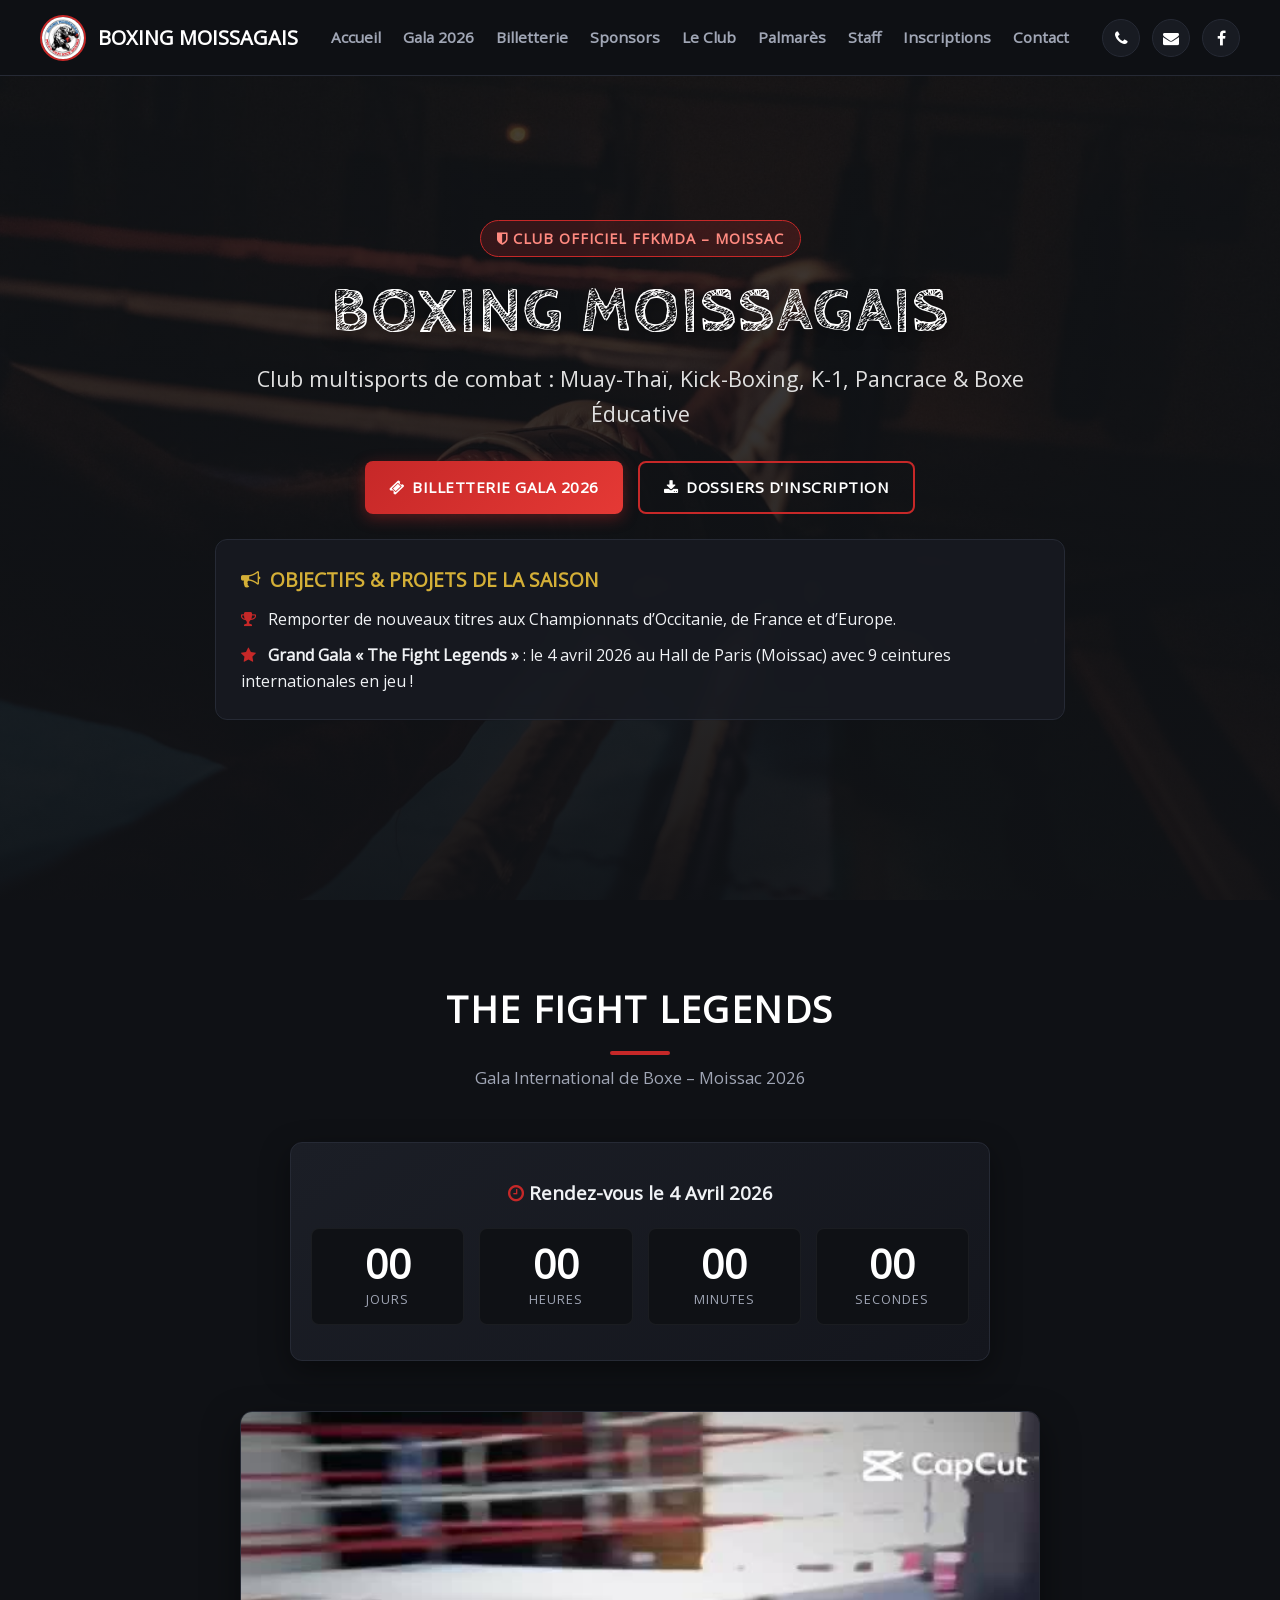
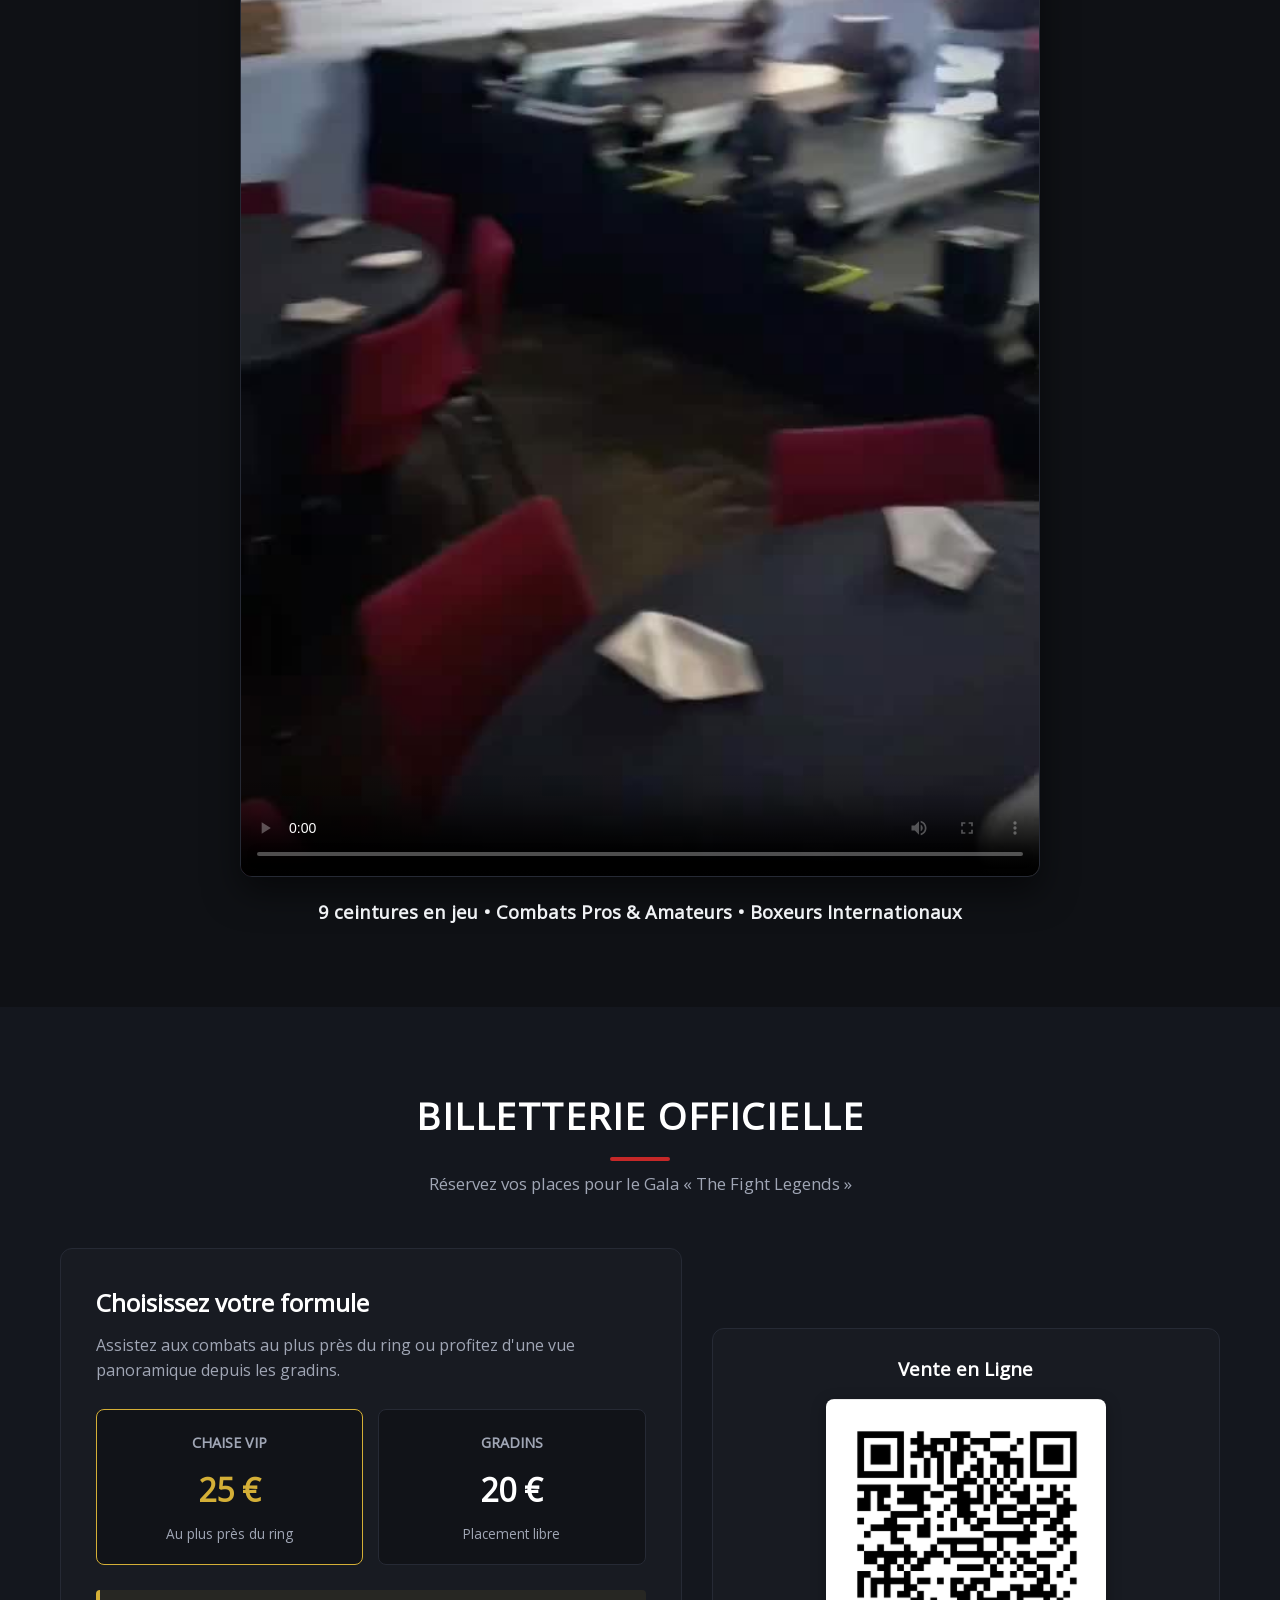
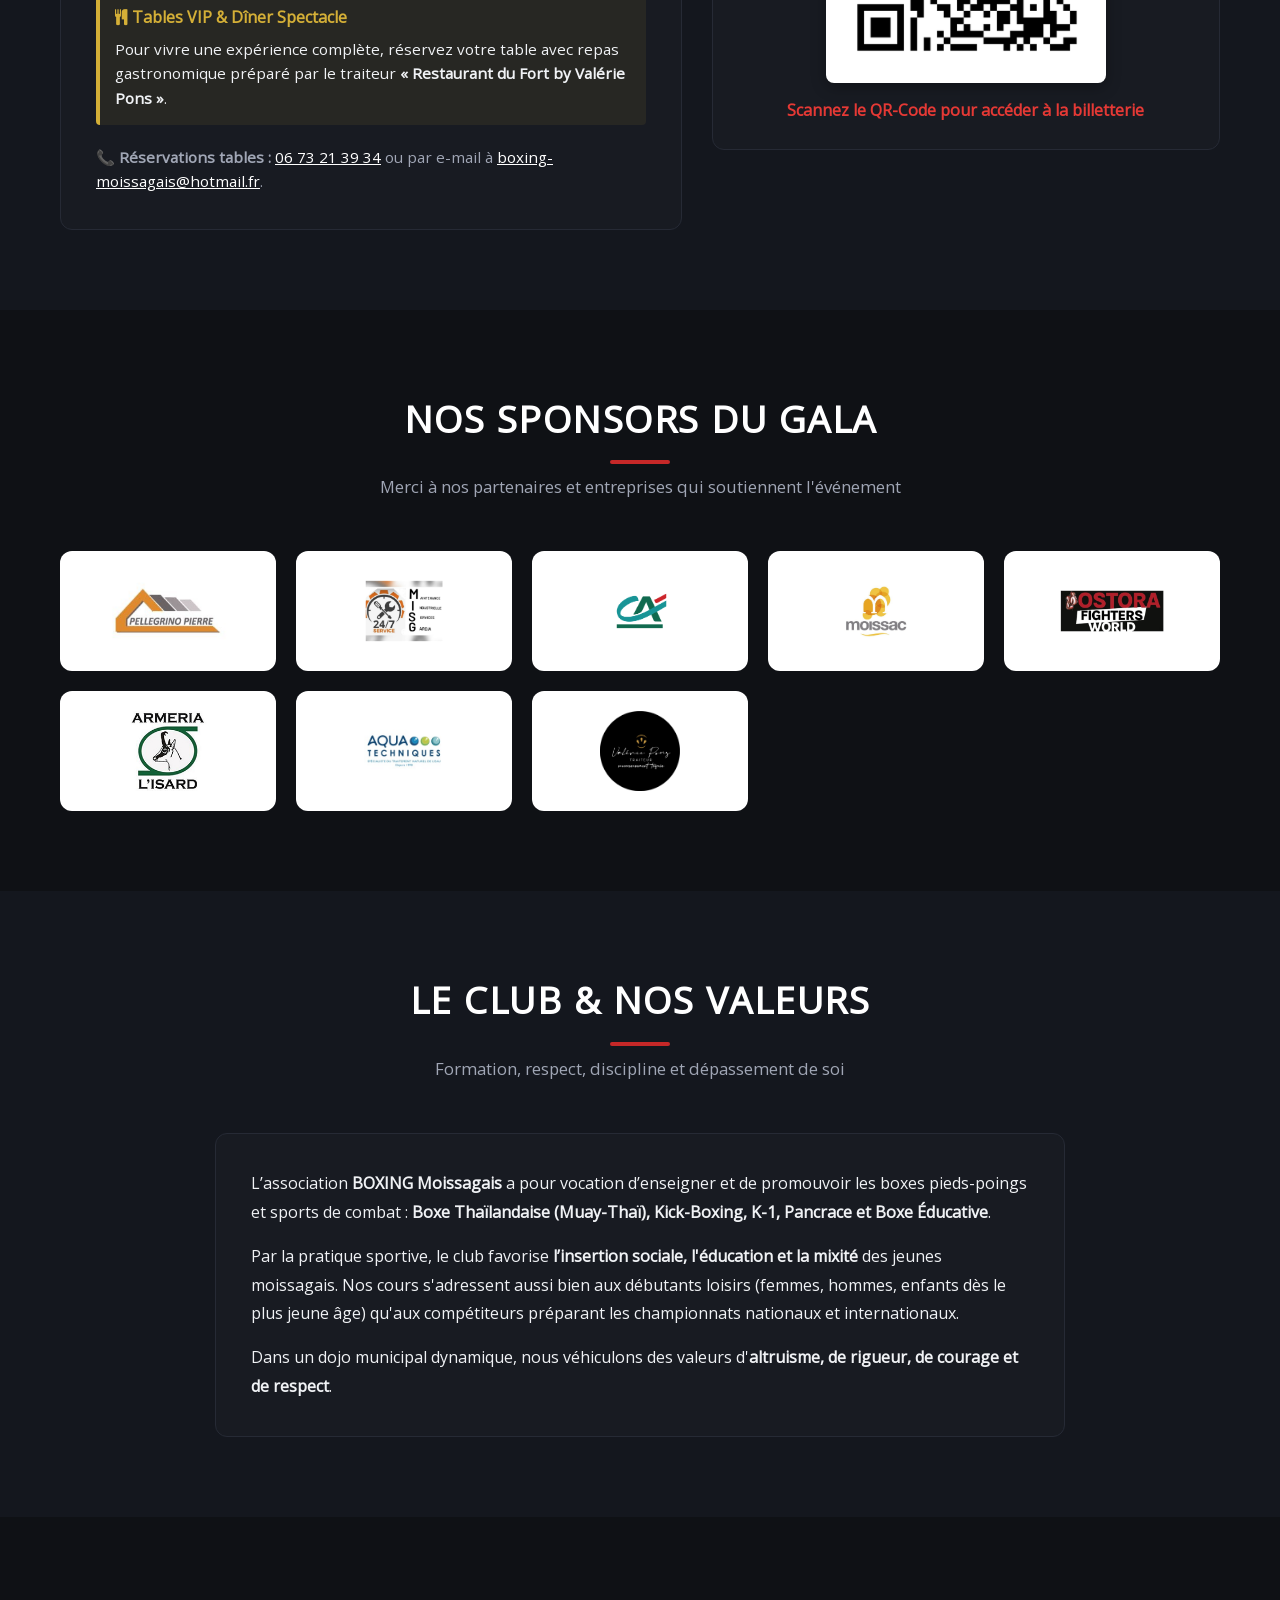
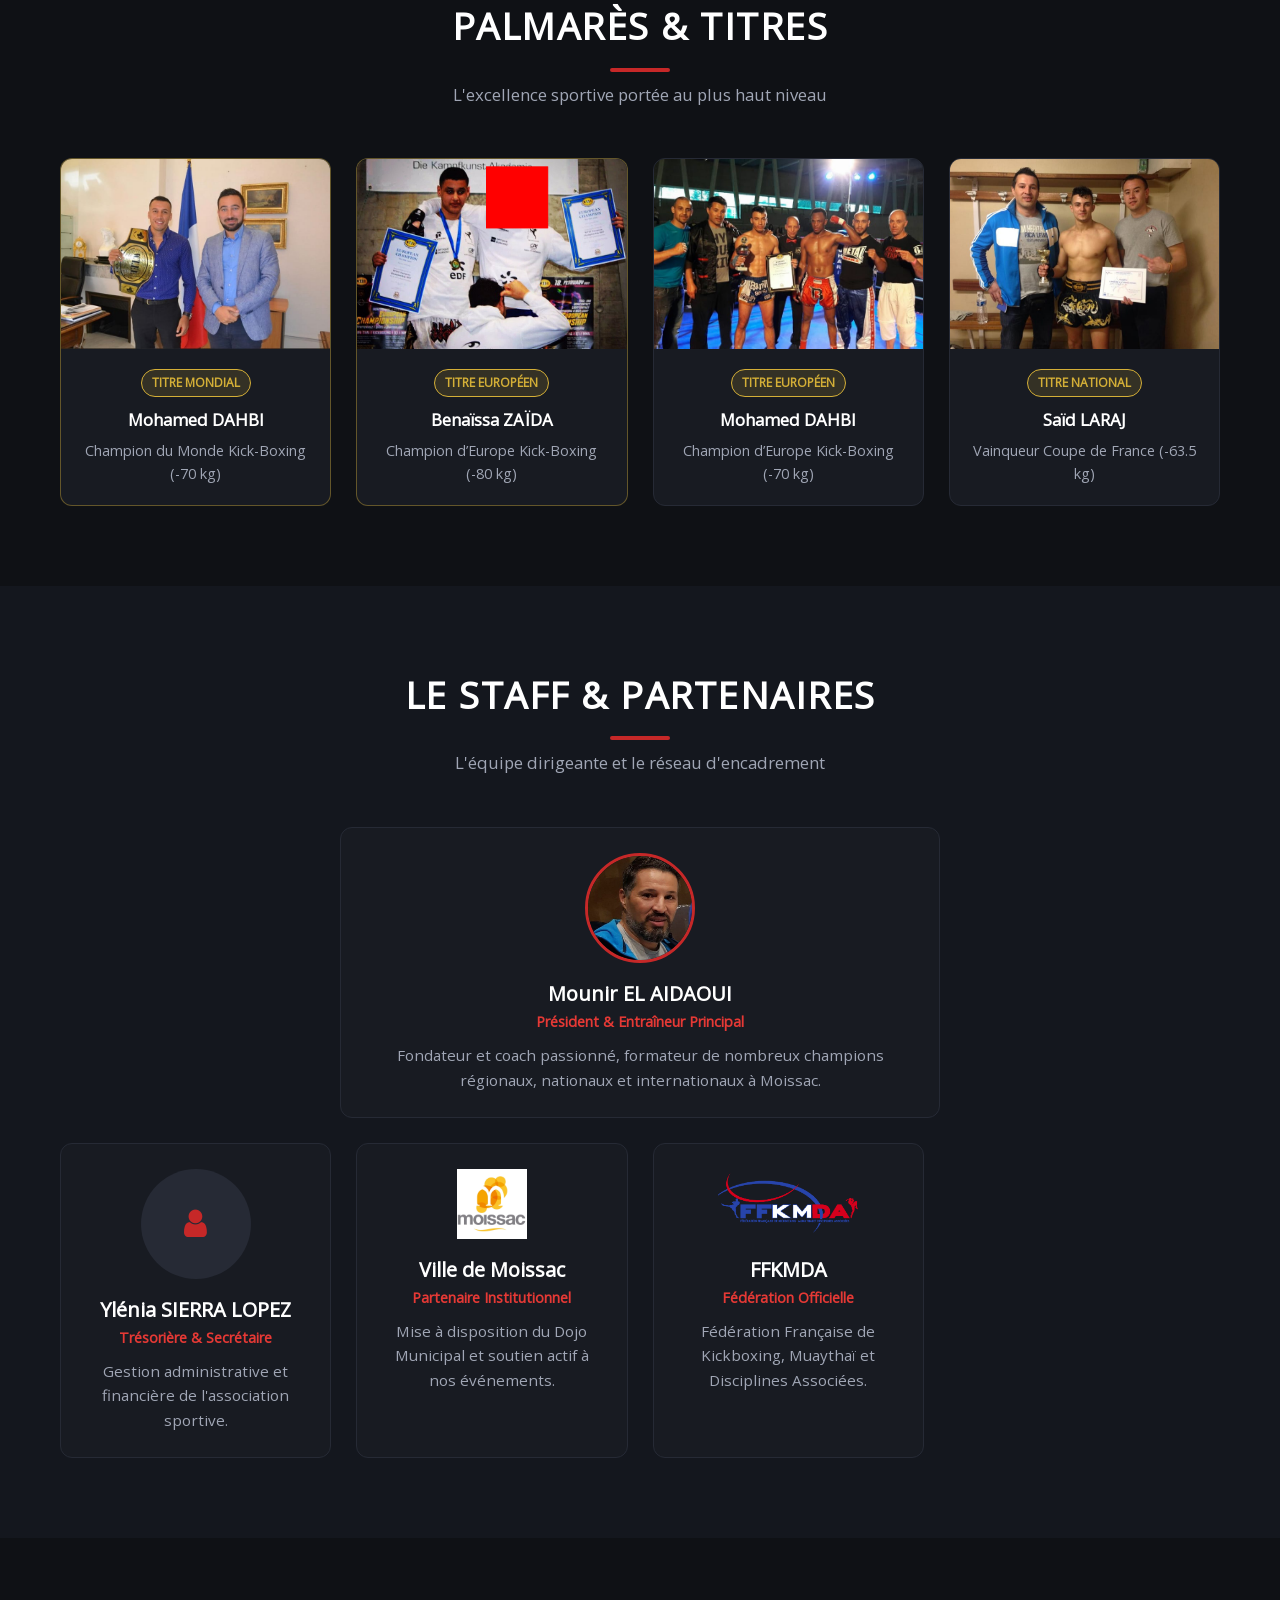
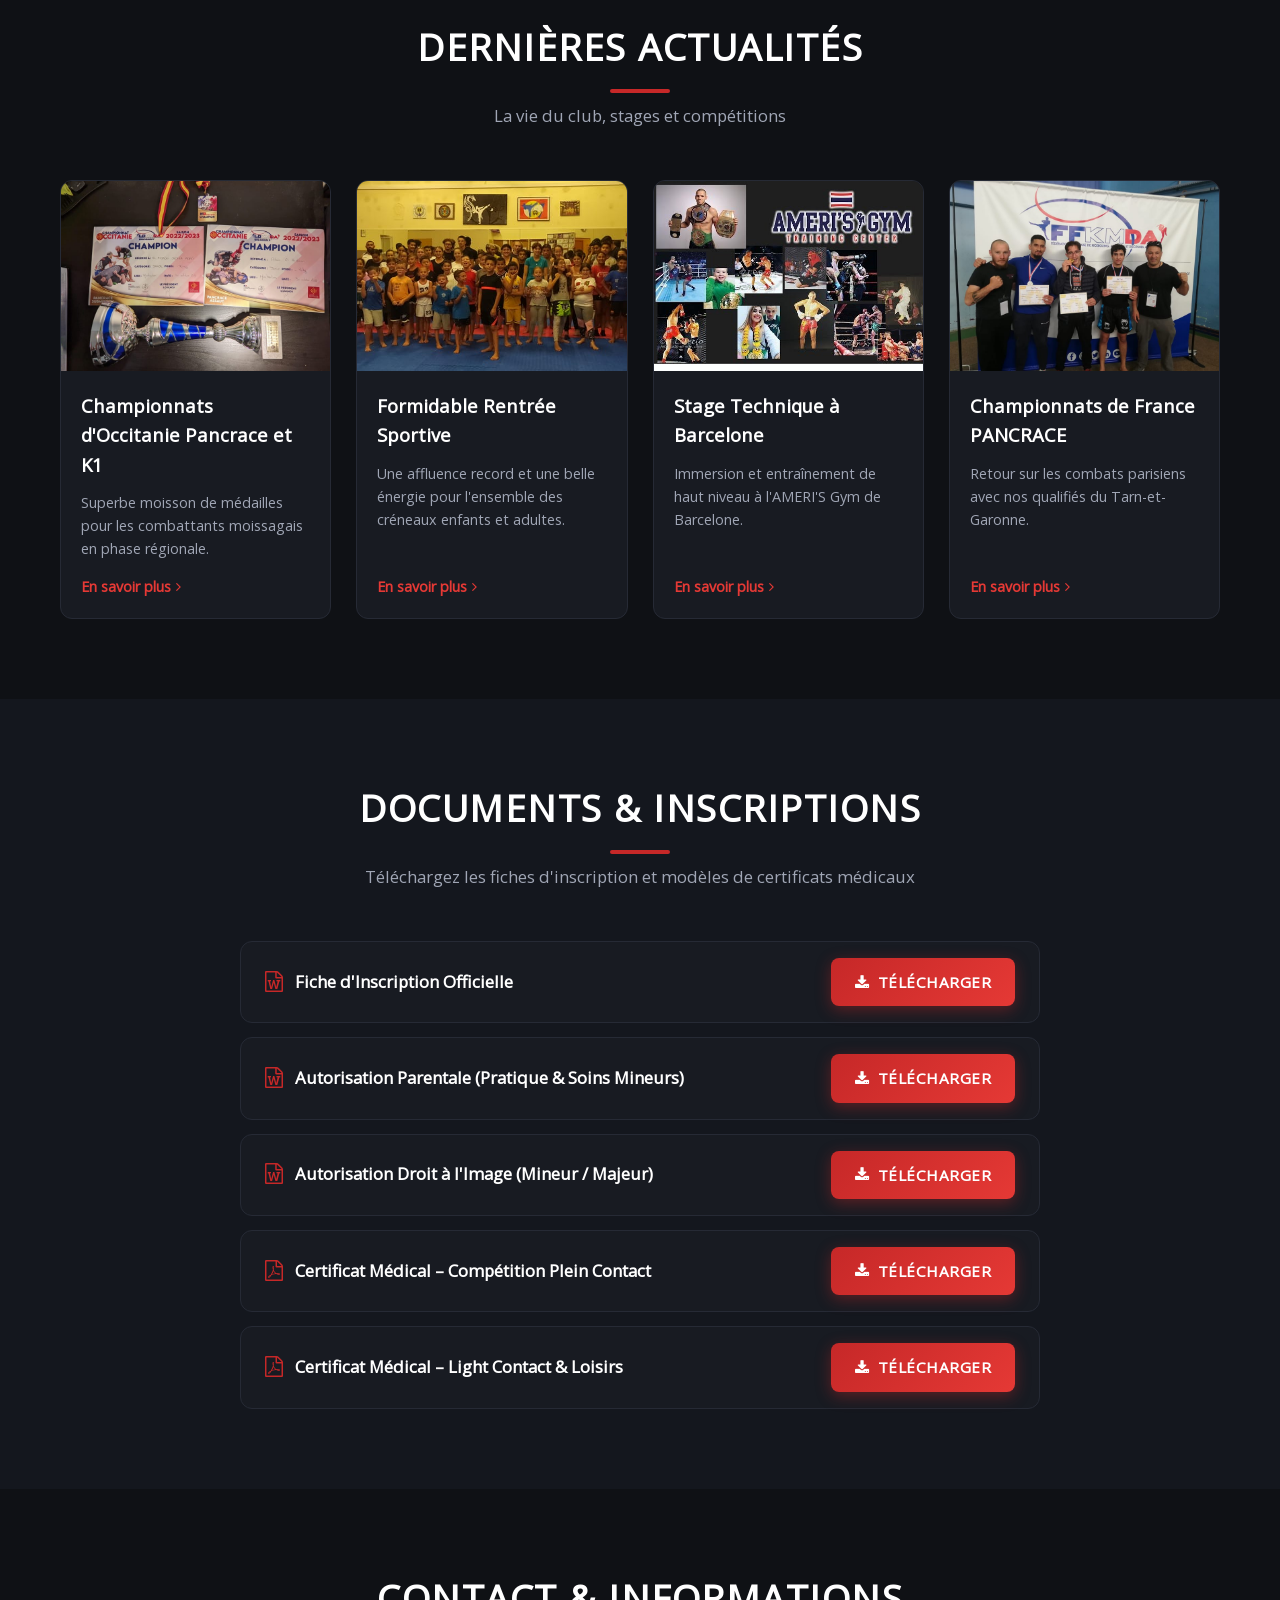
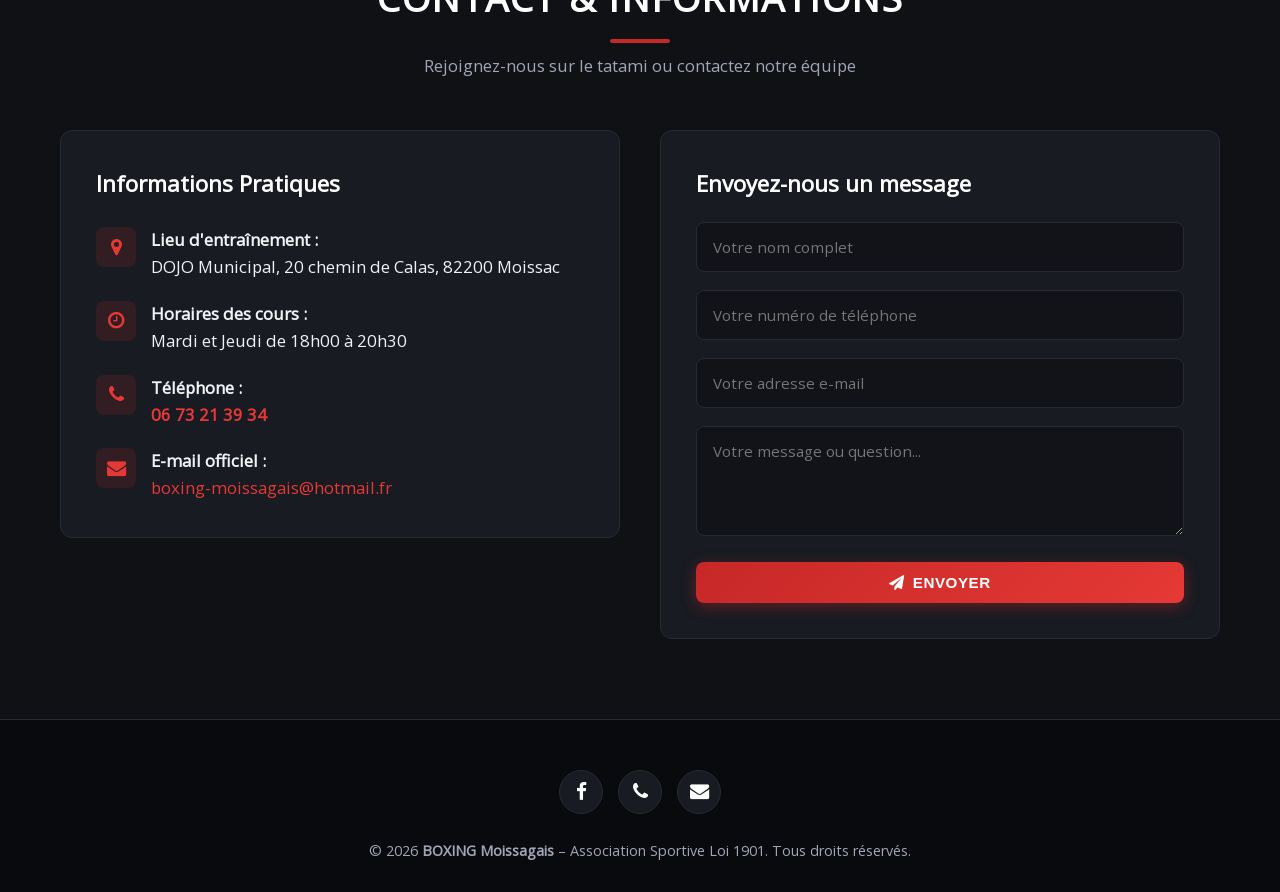
==== index.html @ 718a3ca5 "Rangement propre des assets et mise à jour index.html" ====
<!DOCTYPE html>
<html lang="fr">
<head>
  <meta charset="utf-8">
  <meta http-equiv="X-UA-Compatible" content="IE=edge">
  <meta name="viewport" content="width=device-width, initial-scale=1.0">

  <title>BOXING MOISSAGAIS | Club de Kick-Boxing, Muay-Thaï & K-1 à Moissac</title>
  <meta name="description" content="Site officiel du Boxing Moissagais. École de boxe, Kick-Boxing, Boxe Thaïlandaise, K-1, Pancrace et organisation du gala international The Fight Legends à Moissac.">
  <meta name="keywords" content="Boxe, Kick-Boxing, Muay-Thai, K-1, Pancrace, Moissac, Club de boxe, Gala The Fight Legends">

  <!-- Open Graph / Réseaux Sociaux -->
  <meta property="og:type" content="website">
  <meta property="og:url" content="https://www.boxing-moissagais.com/">
  <meta property="og:title" content="BOXING MOISSAGAIS | Club de Kick-Boxing de Moissac">
  <meta property="og:description" content="Site officiel du Boxing Moissagais : cours de boxe, compétitions, palmarès et informations sur le gala international The Fight Legends.">
  <meta property="og:image" content="./assets/800_60d2162d8c5e0.jpg">

  <!-- Favicon -->
  <link rel="shortcut icon" href="./assets/Icon_blue.png" type="image/x-icon">
  <link rel="apple-touch-icon" href="./assets/pwaImage.png">
  <link rel="stylesheet" href="./assets/font-awesome.min.css">
  <!-- Fallback FontAwesome si besoin -->
  <link rel="stylesheet" href="https://cdnjs.cloudflare.com/ajax/libs/font-awesome/4.7.0/css/font-awesome.min.css">

  <style>
    /* Polices locales */
    @font-face {
      font-family: 'Cabin Sketch';
      font-style: normal;
      font-weight: 400;
      font-display: swap;
      src: url('./assets/QGYpz_kZZAGCONcK2A4bGOj8mNhNy_r-Kw.woff2') format('woff2');
    }
    @font-face {
      font-family: 'Cabin Sketch';
      font-style: normal;
      font-weight: 700;
      font-display: swap;
      src: url('./assets/QGY2z_kZZAGCONcK2A4bGOj0I_1Y5tjzAYOcFg.woff2') format('woff2');
    }
    @font-face {
      font-family: 'Open Sans';
      font-style: normal;
      font-weight: 400;
      font-display: swap;
      src: url('./assets/memvYaGs126MiZpBA-UvWbX2vVnXBbObj2OVTS-mu0SC55I.woff2') format('woff2');
    }

    /* Variables globales & Thème */
    :root {
      --primary: #c62828;
      --primary-hover: #e53935;
      --primary-dark: #8e0000;
      --gold: #d4af37;
      --dark-bg: #0f1115;
      --card-bg: #181b22;
      --card-border: #262a35;
      --text-main: #f0f2f5;
      --text-muted: #a0a6b5;
      --radius: 12px;
      --transition: all 0.3s cubic-bezier(0.25, 0.8, 0.25, 1);
    }

    * {
      box-sizing: border-box;
      margin: 0;
      padding: 0;
    }

    html {
      scroll-behavior: smooth;
      font-family: 'Open Sans', system-ui, -apple-system, sans-serif;
      background-color: var(--dark-bg);
      color: var(--text-main);
    }

    body {
      line-height: 1.6;
      overflow-x: hidden;
    }

    a {
      color: inherit;
      text-decoration: none;
      transition: var(--transition);
    }

    img {
      max-width: 100%;
      height: auto;
      display: block;
    }

    .container {
      max-width: 1200px;
      margin: 0 auto;
      padding: 0 20px;
    }

    /* En-têtes de section */
    .section {
      padding: 80px 0;
      position: relative;
    }

    .section-alt {
      background-color: #14171e;
    }

    .section-title {
      text-align: center;
      margin-bottom: 50px;
    }

    .section-title h2 {
      font-size: 2.3rem;
      font-weight: 800;
      text-transform: uppercase;
      letter-spacing: 1.5px;
      position: relative;
      display: inline-block;
      color: #fff;
    }

    .section-title h2::after {
      content: '';
      display: block;
      width: 60px;
      height: 4px;
      background: var(--primary);
      margin: 12px auto 0;
      border-radius: 2px;
    }

    .section-title p {
      color: var(--text-muted);
      margin-top: 10px;
      font-size: 1.05rem;
    }

    /* Boutons */
    .btn {
      display: inline-flex;
      align-items: center;
      justify-content: center;
      gap: 8px;
      padding: 12px 24px;
      border-radius: 8px;
      font-weight: 700;
      font-size: 0.95rem;
      text-transform: uppercase;
      letter-spacing: 0.5px;
      cursor: pointer;
      border: none;
      transition: var(--transition);
    }

    .btn-primary {
      background: linear-gradient(135deg, var(--primary), var(--primary-hover));
      color: #fff;
      box-shadow: 0 4px 15px rgba(198, 40, 40, 0.4);
    }

    .btn-primary:hover {
      background: linear-gradient(135deg, var(--primary-hover), var(--primary-dark));
      transform: translateY(-2px);
      box-shadow: 0 6px 20px rgba(198, 40, 40, 0.6);
      color: #fff;
    }

    .btn-outline {
      background: transparent;
      border: 2px solid var(--primary);
      color: #fff;
    }

    .btn-outline:hover {
      background: var(--primary);
      transform: translateY(-2px);
    }

    .btn-block {
      width: 100%;
    }

    /* Navbar */
    .navbar {
      position: fixed;
      top: 0;
      left: 0;
      right: 0;
      z-index: 1000;
      background: rgba(15, 17, 21, 0.92);
      backdrop-filter: blur(10px);
      border-bottom: 1px solid var(--card-border);
      transition: var(--transition);
    }

    .navbar-container {
      display: flex;
      justify-content: space-between;
      align-items: center;
      height: 75px;
      max-width: 1240px;
      margin: 0 auto;
      padding: 0 20px;
    }

    .navbar-logo {
      display: flex;
      align-items: center;
      gap: 12px;
      font-size: 1.25rem;
      font-weight: 800;
      color: #fff;
      text-transform: uppercase;
    }

    .navbar-logo img {
      width: 46px;
      height: 46px;
      border-radius: 50%;
      border: 2px solid var(--primary);
      object-fit: cover;
    }

    .nav-links {
      display: flex;
      align-items: center;
      list-style: none;
      gap: 22px;
    }

    .nav-links a {
      font-size: 0.95rem;
      font-weight: 600;
      color: var(--text-muted);
    }

    .nav-links a:hover {
      color: var(--primary-hover);
    }

    .nav-actions {
      display: flex;
      align-items: center;
      gap: 12px;
    }

    .nav-actions a {
      width: 38px;
      height: 38px;
      border-radius: 50%;
      background: var(--card-bg);
      border: 1px solid var(--card-border);
      display: flex;
      align-items: center;
      justify-content: center;
      color: #fff;
    }

    .nav-actions a:hover {
      background: var(--primary);
      border-color: var(--primary);
    }

    .menu-toggle {
      display: none;
      background: none;
      border: none;
      font-size: 1.5rem;
      color: #fff;
      cursor: pointer;
    }

    /* Hero Section */
    .hero {
      position: relative;
      min-height: 100vh;
      display: flex;
      align-items: center;
      justify-content: center;
      text-align: center;
      padding: 120px 20px 80px;
      background: linear-gradient(180deg, rgba(15, 17, 21, 0.75) 0%, rgba(15, 17, 21, 0.95) 100%),
                  url('./assets/2000_60d2162d8c5e0.jpg') center/cover no-repeat;
    }

    .hero-content {
      max-width: 850px;
    }

    .hero-badge {
      display: inline-block;
      background: rgba(198, 40, 40, 0.2);
      border: 1px solid var(--primary);
      color: #ff8a80;
      padding: 6px 16px;
      border-radius: 20px;
      font-size: 0.9rem;
      font-weight: 700;
      text-transform: uppercase;
      letter-spacing: 1px;
      margin-bottom: 20px;
    }

    .hero h1 {
      font-family: 'Cabin Sketch', cursive, sans-serif;
      font-size: 4rem;
      line-height: 1.1;
      text-transform: uppercase;
      color: #fff;
      margin-bottom: 15px;
      letter-spacing: 2px;
      text-shadow: 0 4px 15px rgba(0,0,0,0.6);
    }

    .hero h2 {
      font-size: 1.35rem;
      color: #e0e0e0;
      font-weight: 400;
      margin-bottom: 30px;
    }

    .hero-card {
      background: rgba(24, 27, 34, 0.85);
      backdrop-filter: blur(8px);
      border: 1px solid var(--card-border);
      border-radius: var(--radius);
      padding: 25px;
      margin-top: 25px;
      text-align: left;
    }

    .hero-card h3 {
      color: var(--gold);
      font-size: 1.2rem;
      margin-bottom: 12px;
      text-transform: uppercase;
      display: flex;
      align-items: center;
      gap: 10px;
    }

    .hero-card ul {
      list-style: none;
      display: grid;
      gap: 10px;
      font-size: 1rem;
      color: var(--text-main);
    }

    .hero-card li i {
      color: var(--primary);
      margin-right: 8px;
    }

    /* Compte à Rebours */
    .countdown-box {
      background: linear-gradient(145deg, #1b1e26, #14161d);
      border: 1px solid var(--card-border);
      border-radius: var(--radius);
      padding: 35px 20px;
      text-align: center;
      max-width: 700px;
      margin: 0 auto;
      box-shadow: 0 10px 30px rgba(0, 0, 0, 0.4);
    }

    .countdown-timer {
      display: grid;
      grid-template-columns: repeat(4, 1fr);
      gap: 15px;
      margin-top: 20px;
    }

    .countdown-unit {
      background: #0f1115;
      padding: 15px 10px;
      border-radius: 8px;
      border: 1px solid rgba(255,255,255,0.05);
    }

    .countdown-number {
      font-size: 2.5rem;
      font-weight: 800;
      color: #fff;
      display: block;
      line-height: 1;
      font-variant-numeric: tabular-nums;
    }

    .countdown-label {
      font-size: 0.8rem;
      text-transform: uppercase;
      color: var(--text-muted);
      letter-spacing: 1px;
      margin-top: 5px;
      display: block;
    }

    /* Video Gala */
    .video-wrapper {
      max-width: 800px;
      margin: 0 auto;
      border-radius: var(--radius);
      overflow: hidden;
      box-shadow: 0 15px 35px rgba(0,0,0,0.5);
      border: 1px solid var(--card-border);
      background: #000;
    }

    .video-wrapper video {
      width: 100%;
      height: auto;
      display: block;
    }

    .video-caption {
      text-align: center;
      margin-top: 20px;
      font-size: 1.15rem;
    }

    /* Billetterie */
    .tickets-grid {
      display: grid;
      grid-template-columns: 1.1fr 0.9fr;
      gap: 30px;
      align-items: center;
    }

    .ticket-info-card {
      background: var(--card-bg);
      border: 1px solid var(--card-border);
      border-radius: var(--radius);
      padding: 35px;
    }

    .pricing-tiers {
      display: grid;
      grid-template-columns: 1fr 1fr;
      gap: 15px;
      margin: 25px 0;
    }

    .price-box {
      background: #111318;
      border: 1px solid var(--card-border);
      border-radius: 8px;
      padding: 20px;
      text-align: center;
    }

    .price-box.vip {
      border-color: var(--gold);
    }

    .price-box .price-title {
      font-size: 0.9rem;
      text-transform: uppercase;
      color: var(--text-muted);
      font-weight: 700;
    }

    .price-box .price-amount {
      font-size: 2rem;
      font-weight: 800;
      color: #fff;
      margin: 8px 0;
    }

    .price-box.vip .price-amount {
      color: var(--gold);
    }

    .ticket-qr-card {
      text-align: center;
      background: var(--card-bg);
      border: 1px solid var(--card-border);
      border-radius: var(--radius);
      padding: 25px;
    }

    .ticket-qr-card img {
      max-width: 280px;
      margin: 0 auto;
      border-radius: 8px;
      box-shadow: 0 4px 15px rgba(0,0,0,0.3);
    }

    /* Sponsors */
    .sponsors-grid {
      display: grid;
      grid-template-columns: repeat(auto-fit, minmax(180px, 1fr));
      gap: 20px;
      align-items: center;
    }

    .sponsor-card {
      background: #ffffff;
      border-radius: var(--radius);
      padding: 15px;
      display: flex;
      align-items: center;
      justify-content: center;
      height: 120px;
      transition: var(--transition);
    }

    .sponsor-card img {
      max-height: 80px;
      object-fit: contain;
      filter: grayscale(20%);
      transition: var(--transition);
    }

    .sponsor-card:hover {
      transform: translateY(-5px);
      box-shadow: 0 8px 25px rgba(0,0,0,0.3);
    }

    .sponsor-card:hover img {
      filter: grayscale(0%);
    }

    /* Articles & News */
    .articles-grid {
      display: grid;
      grid-template-columns: repeat(auto-fit, minmax(260px, 1fr));
      gap: 25px;
    }

    .article-card {
      background: var(--card-bg);
      border: 1px solid var(--card-border);
      border-radius: var(--radius);
      overflow: hidden;
      display: flex;
      flex-direction: column;
      transition: var(--transition);
    }

    .article-card:hover {
      transform: translateY(-5px);
      border-color: rgba(198, 40, 40, 0.4);
      box-shadow: 0 10px 25px rgba(0,0,0,0.3);
    }

    .article-img {
      height: 190px;
      overflow: hidden;
    }

    .article-img img {
      width: 100%;
      height: 100%;
      object-fit: cover;
      transition: var(--transition);
    }

    .article-card:hover .article-img img {
      transform: scale(1.05);
    }

    .article-body {
      padding: 20px;
      display: flex;
      flex-direction: column;
      flex: 1;
    }

    .article-body h3 {
      font-size: 1.15rem;
      margin-bottom: 12px;
      color: #fff;
    }

    .article-body a.more {
      margin-top: auto;
      color: var(--primary-hover);
      font-weight: 700;
      font-size: 0.9rem;
      display: inline-flex;
      align-items: center;
      gap: 5px;
    }

    /* Palmarès */
    .palmares-grid {
      display: grid;
      grid-template-columns: repeat(auto-fit, minmax(260px, 1fr));
      gap: 25px;
    }

    .trophy-card {
      background: var(--card-bg);
      border: 1px solid var(--card-border);
      border-radius: var(--radius);
      overflow: hidden;
      text-align: center;
      transition: var(--transition);
    }

    .trophy-card.gold-card {
      border-color: rgba(212, 175, 55, 0.4);
    }

    .trophy-card img {
      height: 190px;
      width: 100%;
      object-fit: cover;
    }

    .trophy-info {
      padding: 20px;
    }

    .trophy-badge {
      display: inline-block;
      background: rgba(212, 175, 55, 0.15);
      border: 1px solid var(--gold);
      color: var(--gold);
      font-size: 0.75rem;
      font-weight: 700;
      padding: 3px 10px;
      border-radius: 20px;
      text-transform: uppercase;
      margin-bottom: 10px;
    }

    .trophy-info h4 {
      font-size: 1.05rem;
      color: #fff;
    }

    /* Staff */
    .staff-grid {
      display: grid;
      grid-template-columns: repeat(auto-fit, minmax(240px, 1fr));
      gap: 25px;
    }

    .staff-card {
      background: var(--card-bg);
      border: 1px solid var(--card-border);
      border-radius: var(--radius);
      padding: 25px;
      text-align: center;
      transition: var(--transition);
    }

    .staff-card.president-card {
      grid-column: 1 / -1;
      max-width: 600px;
      margin: 0 auto;
    }

    .staff-avatar {
      width: 110px;
      height: 110px;
      border-radius: 50%;
      margin: 0 auto 15px;
      border: 3px solid var(--primary);
      object-fit: cover;
    }

    .staff-card.institution .staff-avatar {
      border-radius: 8px;
      border: none;
      object-fit: contain;
      width: 140px;
      height: 70px;
    }

    .staff-card h3 {
      font-size: 1.25rem;
      color: #fff;
    }

    .staff-card .role {
      color: var(--primary-hover);
      font-weight: 700;
      font-size: 0.9rem;
      margin-bottom: 10px;
    }

    .staff-card p {
      font-size: 0.95rem;
      color: var(--text-muted);
    }

    /* Documents Téléchargeables */
    .docs-list {
      max-width: 800px;
      margin: 0 auto;
      display: flex;
      flex-direction: column;
      gap: 14px;
    }

    .doc-item {
      background: var(--card-bg);
      border: 1px solid var(--card-border);
      border-radius: var(--radius);
      padding: 16px 24px;
      display: flex;
      align-items: center;
      justify-content: space-between;
      gap: 15px;
      transition: var(--transition);
    }

    .doc-item:hover {
      border-color: var(--primary);
      transform: translateX(4px);
    }

    .doc-title {
      display: flex;
      align-items: center;
      gap: 12px;
      font-weight: 700;
      font-size: 1.05rem;
      color: #fff;
    }

    .doc-title i {
      color: var(--primary);
      font-size: 1.3rem;
    }

    /* Contact */
    .contact-grid {
      display: grid;
      grid-template-columns: 1fr 1fr;
      gap: 40px;
      align-items: flex-start;
    }

    .contact-info-card {
      background: var(--card-bg);
      border: 1px solid var(--card-border);
      border-radius: var(--radius);
      padding: 35px;
    }

    .contact-details-list {
      list-style: none;
      display: grid;
      gap: 20px;
      margin-top: 25px;
    }

    .contact-details-list li {
      display: flex;
      align-items: flex-start;
      gap: 15px;
      font-size: 1.05rem;
    }

    .contact-details-list i {
      width: 40px;
      height: 40px;
      border-radius: 8px;
      background: rgba(198, 40, 40, 0.15);
      color: var(--primary-hover);
      display: flex;
      align-items: center;
      justify-content: center;
      font-size: 1.2rem;
      flex-shrink: 0;
    }

    .contact-form {
      background: var(--card-bg);
      border: 1px solid var(--card-border);
      border-radius: var(--radius);
      padding: 35px;
    }

    .form-group {
      margin-bottom: 18px;
    }

    .form-control {
      width: 100%;
      padding: 14px 16px;
      background: #111318;
      border: 1px solid var(--card-border);
      border-radius: 8px;
      color: #fff;
      font-family: inherit;
      font-size: 0.95rem;
      transition: var(--transition);
    }

    .form-control:focus {
      outline: none;
      border-color: var(--primary);
      box-shadow: 0 0 0 3px rgba(198, 40, 40, 0.2);
    }

    /* Footer */
    .footer {
      background: #090a0d;
      border-top: 1px solid var(--card-border);
      padding: 50px 0 30px;
      text-align: center;
    }

    .footer-socials {
      display: flex;
      justify-content: center;
      gap: 15px;
      margin-bottom: 25px;
    }

    .footer-socials a {
      width: 44px;
      height: 44px;
      border-radius: 50%;
      background: var(--card-bg);
      border: 1px solid var(--card-border);
      display: flex;
      align-items: center;
      justify-content: center;
      font-size: 1.2rem;
      color: #fff;
    }

    .footer-socials a:hover {
      background: var(--primary);
      border-color: var(--primary);
    }

    .footer p {
      color: var(--text-muted);
      font-size: 0.9rem;
    }

    /* Responsive */
    @media (max-width: 992px) {
      .tickets-grid,
      .contact-grid {
        grid-template-columns: 1fr;
      }
      .staff-card.president-card {
        grid-column: auto;
      }
    }

    @media (max-width: 768px) {
      .nav-links {
        display: none;
        position: absolute;
        top: 75px;
        left: 0;
        right: 0;
        background: var(--dark-bg);
        flex-direction: column;
        padding: 25px;
        border-bottom: 1px solid var(--card-border);
      }
      .nav-links.active {
        display: flex;
      }
      .menu-toggle {
        display: block;
      }
      .hero h1 {
        font-size: 2.8rem;
      }
      .pricing-tiers {
        grid-template-columns: 1fr;
      }
      .doc-item {
        flex-direction: column;
        align-items: flex-start;
      }
      .doc-item .btn {
        width: 100%;
      }
    }
  </style>
</head>

<body>

  <!-- Navigation -->
  <header class="navbar">
    <div class="navbar-container">
      <a href="#top" class="navbar-logo">
        <img src="./assets/400_64f0d58749112.jpg" alt="Logo Boxing Moissagais">
        <span>Boxing Moissagais</span>
      </a>

      <ul class="nav-links" id="navMenu">
        <li><a href="#top">Accueil</a></li>
        <li><a href="#gala">Gala 2026</a></li>
        <li><a href="#billetterie">Billetterie</a></li>
        <li><a href="#sponsors">Sponsors</a></li>
        <li><a href="#objectifs">Le Club</a></li>
        <li><a href="#palmares">Palmarès</a></li>
        <li><a href="#staff">Staff</a></li>
        <li><a href="#documents">Inscriptions</a></li>
        <li><a href="#contact">Contact</a></li>
      </ul>

      <div class="nav-actions">
        <a href="tel:+33673213934" title="Nous appeler"><i class="fa fa-phone"></i></a>
        <a href="mailto:boxing-moissagais@hotmail.fr" title="Nous écrire"><i class="fa fa-envelope"></i></a>
        <a href="https://www.facebook.com/boxing.moissagais" target="_blank" rel="noopener noreferrer" title="Facebook"><i class="fa fa-facebook"></i></a>
        <button class="menu-toggle" id="menuToggle" aria-label="Ouvrir le menu"><i class="fa fa-bars"></i></button>
      </div>
    </div>
  </header>

  <!-- Hero Section -->
  <section id="top" class="hero">
    <div class="hero-content">
      <span class="hero-badge"><i class="fa fa-shield"></i> Club Officiel FFKMDA – Moissac</span>
      <h1>BOXING Moissagais</h1>
      <h2>Club multisports de combat : Muay-Thaï, Kick-Boxing, K-1, Pancrace & Boxe Éducative</h2>
      
      <div style="display: flex; gap: 15px; justify-content: center; flex-wrap: wrap;">
        <a href="#billetterie" class="btn btn-primary"><i class="fa fa-ticket"></i> Billetterie Gala 2026</a>
        <a href="#documents" class="btn btn-outline"><i class="fa fa-download"></i> Dossiers d'inscription</a>
      </div>

      <div class="hero-card">
        <h3><i class="fa fa-bullhorn"></i> Objectifs & Projets de la Saison</h3>
        <ul>
          <li><i class="fa fa-trophy"></i> Remporter de nouveaux titres aux Championnats d’Occitanie, de France et d’Europe.</li>
          <li><i class="fa fa-star"></i> <strong>Grand Gala « The Fight Legends »</strong> : le 4 avril 2026 au Hall de Paris (Moissac) avec 9 ceintures internationales en jeu !</li>
        </ul>
      </div>
    </div>
  </section>

  <!-- Countdown Gala Section -->
  <section id="gala" class="section">
    <div class="container">
      <div class="section-title">
        <h2>The Fight Legends</h2>
        <p>Gala International de Boxe – Moissac 2026</p>
      </div>

      <div class="countdown-box">
        <h3><i class="fa fa-clock-o" style="color: var(--primary);"></i> Rendez-vous le 4 Avril 2026</h3>
        <div class="countdown-timer" id="countdown">
          <div class="countdown-unit"><span class="countdown-number" id="days">00</span><span class="countdown-label">Jours</span></div>
          <div class="countdown-unit"><span class="countdown-number" id="hours">00</span><span class="countdown-label">Heures</span></div>
          <div class="countdown-unit"><span class="countdown-number" id="minutes">00</span><span class="countdown-label">Minutes</span></div>
          <div class="countdown-unit"><span class="countdown-number" id="seconds">00</span><span class="countdown-label">Secondes</span></div>
        </div>
      </div>

      <!-- Video Teaser -->
      <div style="margin-top: 50px;">
        <div class="video-wrapper">
          <video controls poster="./assets/normal_69aadb9db1eaa-thumbnail.jpg" preload="metadata">
            <source src="./assets/normal_69aadb9db1eaa.mp4" type="video/mp4">
            Votre navigateur ne supporte pas la lecture de vidéos.
          </video>
        </div>
        <div class="video-caption">
          <strong>9 ceintures en jeu • Combats Pros & Amateurs • Boxeurs Internationaux</strong>
        </div>
      </div>
    </div>
  </section>

  <!-- Billetterie Section -->
  <section id="billetterie" class="section section-alt">
    <div class="container">
      <div class="section-title">
        <h2>Billetterie Officielle</h2>
        <p>Réservez vos places pour le Gala « The Fight Legends »</p>
      </div>

      <div class="tickets-grid">
        <div class="ticket-info-card">
          <h3 style="font-size: 1.5rem; color: #fff; margin-bottom: 10px;">Choisissez votre formule</h3>
          <p style="color: var(--text-muted);">Assistez aux combats au plus près du ring ou profitez d'une vue panoramique depuis les gradins.</p>

          <div class="pricing-tiers">
            <div class="price-box vip">
              <span class="price-title">Chaise VIP</span>
              <div class="price-amount">25 €</div>
              <p style="font-size: 0.85rem; color: var(--text-muted);">Au plus près du ring</p>
            </div>
            <div class="price-box">
              <span class="price-title">Gradins</span>
              <div class="price-amount">20 €</div>
              <p style="font-size: 0.85rem; color: var(--text-muted);">Placement libre</p>
            </div>
          </div>

          <div style="background: rgba(212, 175, 55, 0.08); border-left: 4px solid var(--gold); padding: 15px; border-radius: 4px; margin-bottom: 20px;">
            <h4 style="color: var(--gold); font-size: 1rem; margin-bottom: 6px;"><i class="fa fa-cutlery"></i> Tables VIP & Dîner Spectacle</h4>
            <p style="font-size: 0.95rem;">Pour vivre une expérience complète, réservez votre table avec repas gastronomique préparé par le traiteur <strong>« Restaurant du Fort by Valérie Pons »</strong>.</p>
          </div>

          <p style="font-size: 0.95rem; color: var(--text-muted);">
            📞 <strong>Réservations tables :</strong> <a href="tel:+33673213934" style="color: #fff; text-decoration: underline;">06 73 21 39 34</a> ou par e-mail à <a href="mailto:boxing-moissagais@hotmail.fr" style="color: #fff; text-decoration: underline;">boxing-moissagais@hotmail.fr</a>.
          </p>
        </div>

        <div class="ticket-qr-card">
          <h3 style="color: #fff; margin-bottom: 15px;">Vente en Ligne</h3>
          <img src="./assets/2000_69aadf74f2a40.png" alt="QR Code Billetterie">
          <p style="margin-top: 15px; font-weight: 700; color: var(--primary-hover);">Scannez le QR-Code pour accéder à la billetterie</p>
        </div>
      </div>
    </div>
  </section>

  <!-- Sponsors Section -->
  <section id="sponsors" class="section">
    <div class="container">
      <div class="section-title">
        <h2>Nos Sponsors du Gala</h2>
        <p>Merci à nos partenaires et entreprises qui soutiennent l'événement</p>
      </div>

      <div class="sponsors-grid">
        <div class="sponsor-card"><img src="./assets/800_69aae99f35c39.png" alt="Sponsor 1"></div>
        <div class="sponsor-card"><img src="./assets/800_69aae82d54f0b.png" alt="Sponsor 2"></div>
        <div class="sponsor-card"><img src="./assets/800_69aae570f3940.png" alt="Sponsor 3"></div>
        <div class="sponsor-card"><img src="./assets/800_69aae81e87650.png" alt="Sponsor 4"></div>
        <div class="sponsor-card"><img src="./assets/800_69aae7bba329d.png" alt="Sponsor 5"></div>
        <div class="sponsor-card"><img src="./assets/800_69aae7a1619e8.png" alt="Sponsor 6"></div>
        <div class="sponsor-card"><img src="./assets/800_69aae8a773abd.jpg" alt="Sponsor 7"></div>
        <div class="sponsor-card"><img src="./assets/800_69aae9efd9635.png" alt="Sponsor 8"></div>
      </div>
    </div>
  </section>

  <!-- Club & Objectifs Section -->
  <section id="objectifs" class="section section-alt">
    <div class="container">
      <div class="section-title">
        <h2>Le Club & Nos Valeurs</h2>
        <p>Formation, respect, discipline et dépassement de soi</p>
      </div>

      <div style="max-width: 850px; margin: 0 auto; background: var(--card-bg); border: 1px solid var(--card-border); padding: 35px; border-radius: var(--radius); line-height: 1.8;">
        <p style="margin-bottom: 15px;">L’association <strong>BOXING Moissagais</strong> a pour vocation d’enseigner et de promouvoir les boxes pieds-poings et sports de combat : <strong>Boxe Thaïlandaise (Muay-Thaï), Kick-Boxing, K-1, Pancrace et Boxe Éducative</strong>.</p>
        <p style="margin-bottom: 15px;">Par la pratique sportive, le club favorise <strong>l’insertion sociale, l'éducation et la mixité</strong> des jeunes moissagais. Nos cours s'adressent aussi bien aux débutants loisirs (femmes, hommes, enfants dès le plus jeune âge) qu'aux compétiteurs préparant les championnats nationaux et internationaux.</p>
        <p>Dans un dojo municipal dynamique, nous véhiculons des valeurs d'<strong>altruisme, de rigueur, de courage et de respect</strong>.</p>
      </div>
    </div>
  </section>

  <!-- Palmarès Section -->
  <section id="palmares" class="section">
    <div class="container">
      <div class="section-title">
        <h2>Palmarès & Titres</h2>
        <p>L'excellence sportive portée au plus haut niveau</p>
      </div>

      <div class="palmares-grid">
        <div class="trophy-card gold-card">
          <img src="./assets/800_61df0e181177e.jpg" alt="Mohamed Dahbi Champion du Monde">
          <div class="trophy-info">
            <span class="trophy-badge">Titre Mondial</span>
            <h4>Mohamed DAHBI</h4>
            <p style="color: var(--text-muted); font-size: 0.9rem; margin-top: 5px;">Champion du Monde Kick-Boxing (-70 kg)</p>
          </div>
        </div>

        <div class="trophy-card gold-card">
          <img src="./assets/800_6975fb7e0506c.png" alt="Benaïssa Zaïda Champion d'Europe">
          <div class="trophy-info">
            <span class="trophy-badge">Titre Européen</span>
            <h4>Benaïssa ZAÏDA</h4>
            <p style="color: var(--text-muted); font-size: 0.9rem; margin-top: 5px;">Champion d’Europe Kick-Boxing (-80 kg)</p>
          </div>
        </div>

        <div class="trophy-card">
          <img src="./assets/800_61df0cc817c51.jpg" alt="Mohamed Dahbi Champion d'Europe">
          <div class="trophy-info">
            <span class="trophy-badge">Titre Européen</span>
            <h4>Mohamed DAHBI</h4>
            <p style="color: var(--text-muted); font-size: 0.9rem; margin-top: 5px;">Champion d’Europe Kick-Boxing (-70 kg)</p>
          </div>
        </div>

        <div class="trophy-card">
          <img src="./assets/800_61df0a2941248.jpg" alt="Saïd Laraj Coupe de France">
          <div class="trophy-info">
            <span class="trophy-badge">Titre National</span>
            <h4>Saïd LARAJ</h4>
            <p style="color: var(--text-muted); font-size: 0.9rem; margin-top: 5px;">Vainqueur Coupe de France (-63.5 kg)</p>
          </div>
        </div>
      </div>
    </div>
  </section>

  <!-- Staff & Partenaires Section -->
  <section id="staff" class="section section-alt">
    <div class="container">
      <div class="section-title">
        <h2>Le Staff & Partenaires</h2>
        <p>L'équipe dirigeante et le réseau d'encadrement</p>
      </div>

      <div class="staff-grid">
        <div class="staff-card president-card">
          <img class="staff-avatar" src="./assets/800_61df014b07339_filter_61df020f69960.jpg" alt="Mounir EL AIDAOUI">
          <h3>Mounir EL AIDAOUI</h3>
          <div class="role">Président & Entraîneur Principal</div>
          <p>Fondateur et coach passionné, formateur de nombreux champions régionaux, nationaux et internationaux à Moissac.</p>
        </div>

        <div class="staff-card">
          <div style="width: 110px; height: 110px; border-radius: 50%; background: var(--card-border); margin: 0 auto 15px; display: flex; align-items: center; justify-content: center; font-size: 2rem; color: var(--primary);">
            <i class="fa fa-user"></i>
          </div>
          <h3>Ylénia SIERRA LOPEZ</h3>
          <div class="role">Trésorière & Secrétaire</div>
          <p>Gestion administrative et financière de l'association sportive.</p>
        </div>

        <div class="staff-card institution">
          <img class="staff-avatar" src="./assets/800_61df1cbf536fe_filter_61dfdd3062a0c.jpg" alt="Ville de Moissac">
          <h3>Ville de Moissac</h3>
          <div class="role">Partenaire Institutionnel</div>
          <p>Mise à disposition du Dojo Municipal et soutien actif à nos événements.</p>
        </div>

        <div class="staff-card institution">
          <img class="staff-avatar" src="./assets/800_61e00abde69dc_filter_61e00b2138d2b.png" alt="FFKMDA">
          <h3>FFKMDA</h3>
          <div class="role">Fédération Officielle</div>
          <p>Fédération Française de Kickboxing, Muaythaï et Disciplines Associées.</p>
        </div>
      </div>
    </div>
  </section>

  <!-- Actualités & Articles -->
  <section class="section">
    <div class="container">
      <div class="section-title">
        <h2>Dernières Actualités</h2>
        <p>La vie du club, stages et compétitions</p>
      </div>

      <div class="articles-grid">
        <div class="article-card">
          <div class="article-img"><img src="./assets/800_636cae2caac87.jpg" alt="Championnats d'Occitanie"></div>
          <div class="article-body">
            <h3>Championnats d'Occitanie Pancrace et K1</h3>
            <p style="color: var(--text-muted); font-size: 0.9rem; margin-bottom: 15px;">Superbe moisson de médailles pour les combattants moissagais en phase régionale.</p>
            <a href="#contact" class="more">En savoir plus <i class="fa fa-angle-right"></i></a>
          </div>
        </div>

        <div class="article-card">
          <div class="article-img"><img src="./assets/800_6329b346e905e.jpg" alt="Rentrée Sportive"></div>
          <div class="article-body">
            <h3>Formidable Rentrée Sportive</h3>
            <p style="color: var(--text-muted); font-size: 0.9rem; margin-bottom: 15px;">Une affluence record et une belle énergie pour l'ensemble des créneaux enfants et adultes.</p>
            <a href="#contact" class="more">En savoir plus <i class="fa fa-angle-right"></i></a>
          </div>
        </div>

        <div class="article-card">
          <div class="article-img"><img src="./assets/800_621bab24ad7b8_filter_621bab2edda0d.jpg" alt="Stage Barcelone"></div>
          <div class="article-body">
            <h3>Stage Technique à Barcelone</h3>
            <p style="color: var(--text-muted); font-size: 0.9rem; margin-bottom: 15px;">Immersion et entraînement de haut niveau à l'AMERI'S Gym de Barcelone.</p>
            <a href="#contact" class="more">En savoir plus <i class="fa fa-angle-right"></i></a>
          </div>
        </div>

        <div class="article-card">
          <div class="article-img"><img src="./assets/800_6241a8f14e4d2.jpg" alt="Championnat de France"></div>
          <div class="article-body">
            <h3>Championnats de France PANCRACE</h3>
            <p style="color: var(--text-muted); font-size: 0.9rem; margin-bottom: 15px;">Retour sur les combats parisiens avec nos qualifiés du Tarn-et-Garonne.</p>
            <a href="#contact" class="more">En savoir plus <i class="fa fa-angle-right"></i></a>
          </div>
        </div>
      </div>
    </div>
  </section>

  <!-- Documents à Télécharger Section -->
  <section id="documents" class="section section-alt">
    <div class="container">
      <div class="section-title">
        <h2>Documents & Inscriptions</h2>
        <p>Téléchargez les fiches d'inscription et modèles de certificats médicaux</p>
      </div>

      <div class="docs-list">
        <div class="doc-item">
          <div class="doc-title"><i class="fa fa-file-word-o"></i> Fiche d'Inscription Officielle</div>
          <a class="btn btn-primary" href="./assets/normal_66c4cdfc66459.docx" download><i class="fa fa-download"></i> Télécharger</a>
        </div>

        <div class="doc-item">
          <div class="doc-title"><i class="fa fa-file-word-o"></i> Autorisation Parentale (Pratique & Soins Mineurs)</div>
          <a class="btn btn-primary" href="./assets/normal_66c4ce5946943.docx" download><i class="fa fa-download"></i> Télécharger</a>
        </div>

        <div class="doc-item">
          <div class="doc-title"><i class="fa fa-file-word-o"></i> Autorisation Droit à l'Image (Mineur / Majeur)</div>
          <a class="btn btn-primary" href="./assets/normal_66c4ceb392a3a.docx" download><i class="fa fa-download"></i> Télécharger</a>
        </div>

        <div class="doc-item">
          <div class="doc-title"><i class="fa fa-file-pdf-o"></i> Certificat Médical – Compétition Plein Contact</div>
          <a class="btn btn-primary" href="./assets/normal_66c4cf9447100.pdf" download><i class="fa fa-download"></i> Télécharger</a>
        </div>

        <div class="doc-item">
          <div class="doc-title"><i class="fa fa-file-pdf-o"></i> Certificat Médical – Light Contact & Loisirs</div>
          <a class="btn btn-primary" href="./assets/normal_66c4cf7aa54d3.pdf" download><i class="fa fa-download"></i> Télécharger</a>
        </div>
      </div>
    </div>
  </section>

  <!-- Contact Section -->
  <section id="contact" class="section">
    <div class="container">
      <div class="section-title">
        <h2>Contact & Informations</h2>
        <p>Rejoignez-nous sur le tatami ou contactez notre équipe</p>
      </div>

      <div class="contact-grid">
        <div class="contact-info-card">
          <h3 style="color: #fff; font-size: 1.4rem;">Informations Pratiques</h3>
          
          <ul class="contact-details-list">
            <li>
              <i class="fa fa-map-marker"></i>
              <div>
                <strong>Lieu d'entraînement :</strong><br>
                DOJO Municipal, 20 chemin de Calas, 82200 Moissac
              </div>
            </li>
            <li>
              <i class="fa fa-clock-o"></i>
              <div>
                <strong>Horaires des cours :</strong><br>
                Mardi et Jeudi de 18h00 à 20h30
              </div>
            </li>
            <li>
              <i class="fa fa-phone"></i>
              <div>
                <strong>Téléphone :</strong><br>
                <a href="tel:+33673213934" style="color: var(--primary-hover); font-weight: 700;">06 73 21 39 34</a>
              </div>
            </li>
            <li>
              <i class="fa fa-envelope"></i>
              <div>
                <strong>E-mail officiel :</strong><br>
                <a href="mailto:boxing-moissagais@hotmail.fr" style="color: var(--primary-hover);">boxing-moissagais@hotmail.fr</a>
              </div>
            </li>
          </ul>
        </div>

        <div class="contact-form">
          <h3 style="color: #fff; font-size: 1.4rem; margin-bottom: 20px;">Envoyez-nous un message</h3>
          <form action="mailto:boxing-moissagais@hotmail.fr" method="POST" enctype="text/plain">
            <div class="form-group">
              <input type="text" name="nom" class="form-control" placeholder="Votre nom complet" required>
            </div>
            <div class="form-group">
              <input type="tel" name="telephone" class="form-control" placeholder="Votre numéro de téléphone">
            </div>
            <div class="form-group">
              <input type="email" name="email" class="form-control" placeholder="Votre adresse e-mail" required>
            </div>
            <div class="form-group">
              <textarea name="message" rows="4" class="form-control" placeholder="Votre message ou question..." required></textarea>
            </div>
            <button type="submit" class="btn btn-primary btn-block"><i class="fa fa-paper-plane"></i> Envoyer</button>
          </form>
        </div>
      </div>
    </div>
  </section>

  <!-- Footer -->
  <footer class="footer">
    <div class="container">
      <div class="footer-socials">
        <a href="https://www.facebook.com/boxing.moissagais" target="_blank" rel="noopener noreferrer" title="Facebook"><i class="fa fa-facebook"></i></a>
        <a href="tel:+33673213934" title="Téléphone"><i class="fa fa-phone"></i></a>
        <a href="mailto:boxing-moissagais@hotmail.fr" title="E-mail"><i class="fa fa-envelope"></i></a>
      </div>
      <p>© 2026 <strong>BOXING Moissagais</strong> – Association Sportive Loi 1901. Tous droits réservés.</p>
    </div>
  </footer>

  <!-- Scripts : Menu Mobile + Compte à Rebours -->
  <script>
    // Menu mobile toggle
    const toggleBtn = document.getElementById('menuToggle');
    const navMenu = document.getElementById('navMenu');
    if (toggleBtn && navMenu) {
      toggleBtn.addEventListener('click', () => {
        navMenu.classList.toggle('active');
      });
      document.querySelectorAll('.nav-links a').forEach(link => {
        link.addEventListener('click', () => {
          navMenu.classList.remove('active');
        });
      });
    }

    // Compte à rebours Gala (4 avril 2026 à 19h00)
    function updateCountdown() {
      const galaDate = new Date('2026-04-04T19:00:00').getTime();
      const now = new Date().getTime();
      const distance = galaDate - now;

      if (distance > 0) {
        const days = Math.floor(distance / (1000 * 60 * 60 * 24));
        const hours = Math.floor((distance % (1000 * 60 * 60 * 24)) / (1000 * 60 * 60));
        const minutes = Math.floor((distance % (1000 * 60 * 60)) / (1000 * 60));
        const seconds =Voici le code complet et optimisé pour ton fichier **`index.html`**.

### Ce qui a été amélioré :
1. **100 % Autonome :** Tous les liens (images, logos, vidéo MP4, affiches, sponsors, documents PDF/Word, polices et icônes) pointent directement vers ton dossier local `./assets/`.
2. **CSS Moderne & Épuré :** Remplacement de tout le code lourd/obsolète de Site123 par un design sur-mesure pour club de sports de combat (thème sombre & bordeaux `#a23131`, cartes modernes, effets de survol, typographies nettes et lisibilité parfaite).
3. **Compte à rebours dynamique :** Fonctionne en JavaScript natif et calcule en temps réel le temps restant jusqu'au Gala du **4 avril 2026**.
4. **Lecteur Vidéo & Navigation Mobile :** Intégration du lecteur vidéo HTML5 fluide et d'un menu hamburger responsive fonctionnel.

---

### Remplace l'intégralité du contenu de `index.html` par ce code :

```html
<!DOCTYPE html>
<html lang="fr">
<head>
  <meta charset="utf-8">
  <meta http-equiv="X-UA-Compatible" content="IE=edge">
  <meta name="viewport" content="width=device-width, initial-scale=1">
  <meta name="format-detection" content="telephone=no">

  <title>BOXING MOISSAGAIS | Club de Kick-Boxing & Boxe Thaï à Moissac</title>
  <meta name="description" content="Site officiel du Boxing Moissagais : Kick-Boxing, Muay-Thaï, K-1, Pancrace et Boxe Éducative à Moissac. Actualités, gala The Fight Legends, inscriptions et palmarès.">
  <meta name="keywords" content="Boxe, Boxing Moissagais, Kick-Boxing, Muay-Thai, K1, Pancrace, Moissac, Club de Boxe, The Fight Legends">

  <!-- Favicons locaux -->
  <link rel="shortcut icon" href="./assets/Icon_blue.png" type="image/x-icon">
  <link rel="icon" href="./assets/Icon_blue.png" type="image/x-icon">
  <link rel="apple-touch-icon" href="./assets/pwaImage.png">
  <meta name="theme-color" content="#a23131">

  <!-- Polices locales -->
  <style>
    @font-face {
      font-family: 'Cabin Sketch';
      font-style: normal;
      font-weight: 400;
      font-display: swap;
      src: url('./assets/QGYpz_kZZAGCONcK2A4bGOj8mNhNy_r-Kw.woff2') format('woff2');
    }
    @font-face {
      font-family: 'Cabin Sketch';
      font-style: normal;
      font-weight: 700;
      font-display: swap;
      src: url('./assets/QGY2z_kZZAGCONcK2A4bGOj0I_1Y5tjzAYOcFg.woff2') format('woff2');
    }
    @font-face {
      font-family: 'Open Sans';
      font-style: normal;
      font-weight: 400;
      font-display: swap;
      src: url('./assets/memvYaGs126MiZpBA-UvWbX2vVnXBbObj2OVTS-mu0SC55I.woff2') format('woff2');
    }
    @font-face {
      font-family: 'Open Sans';
      font-style
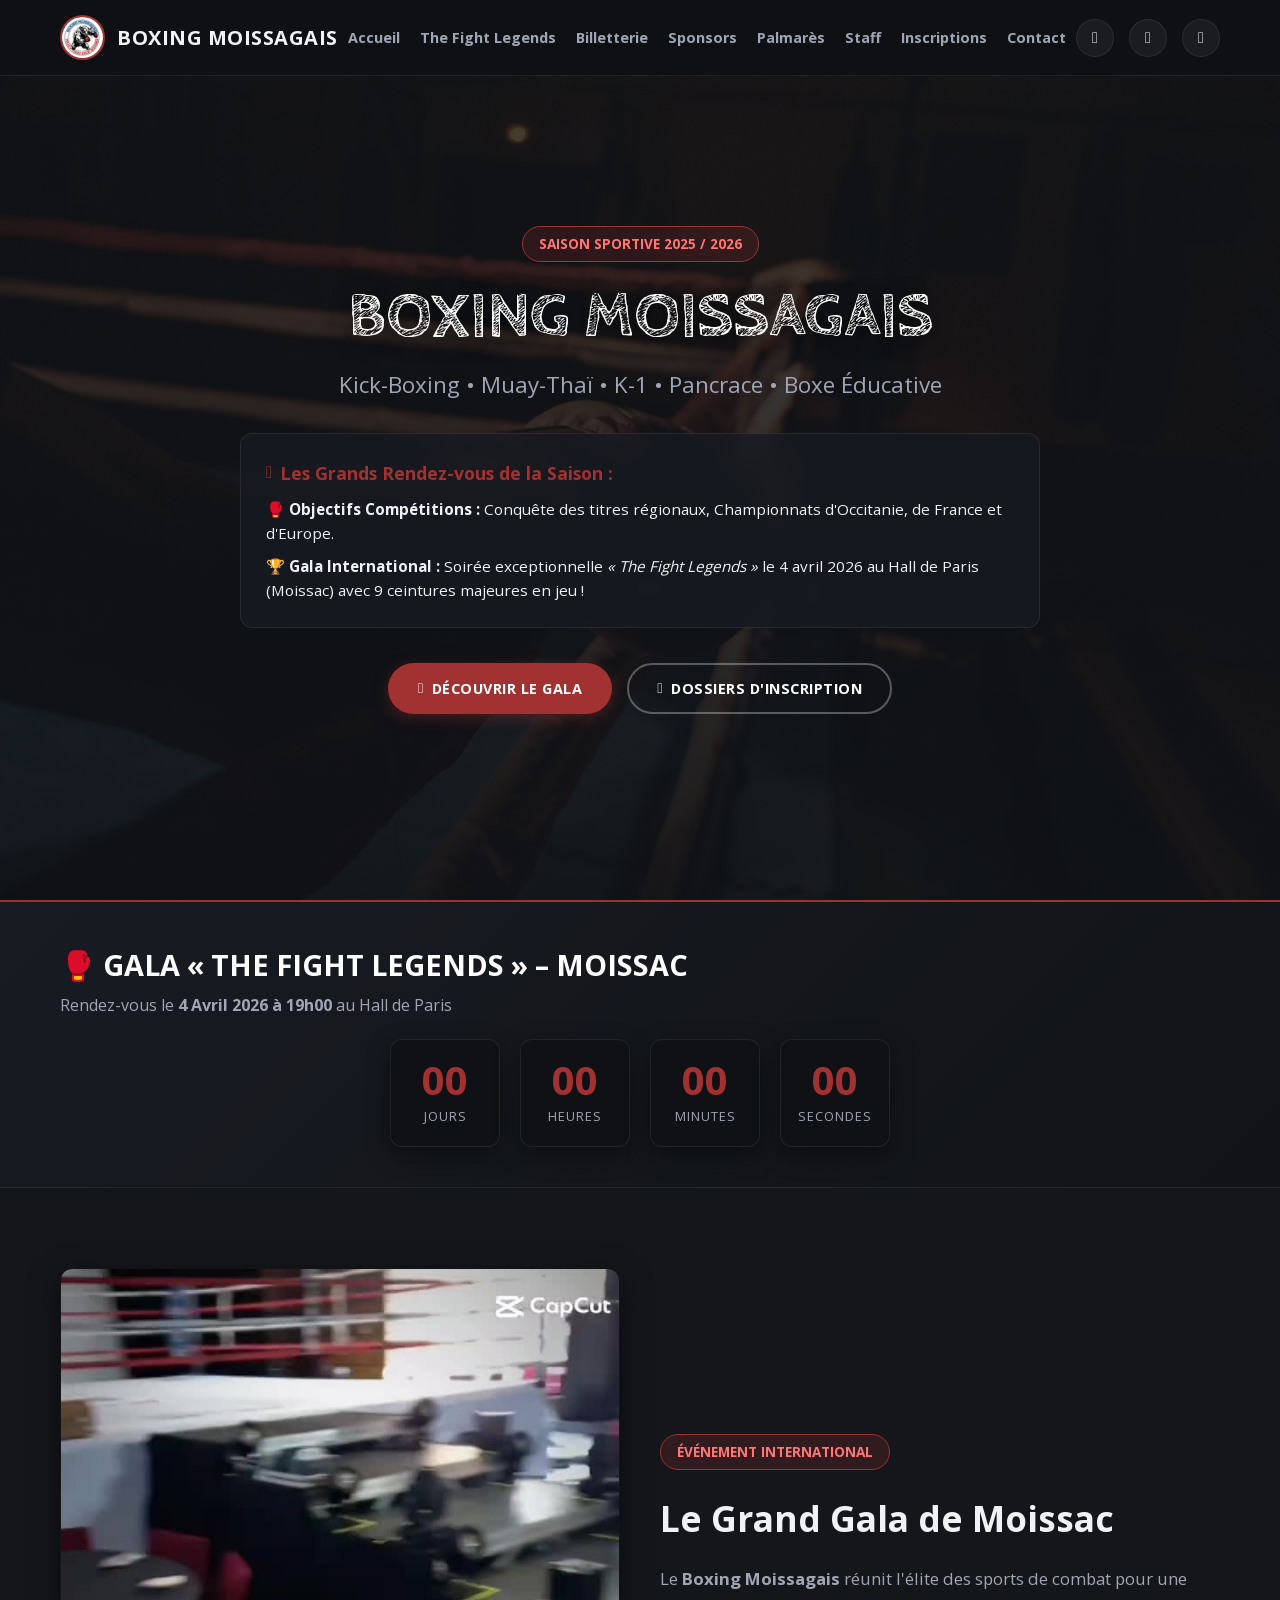
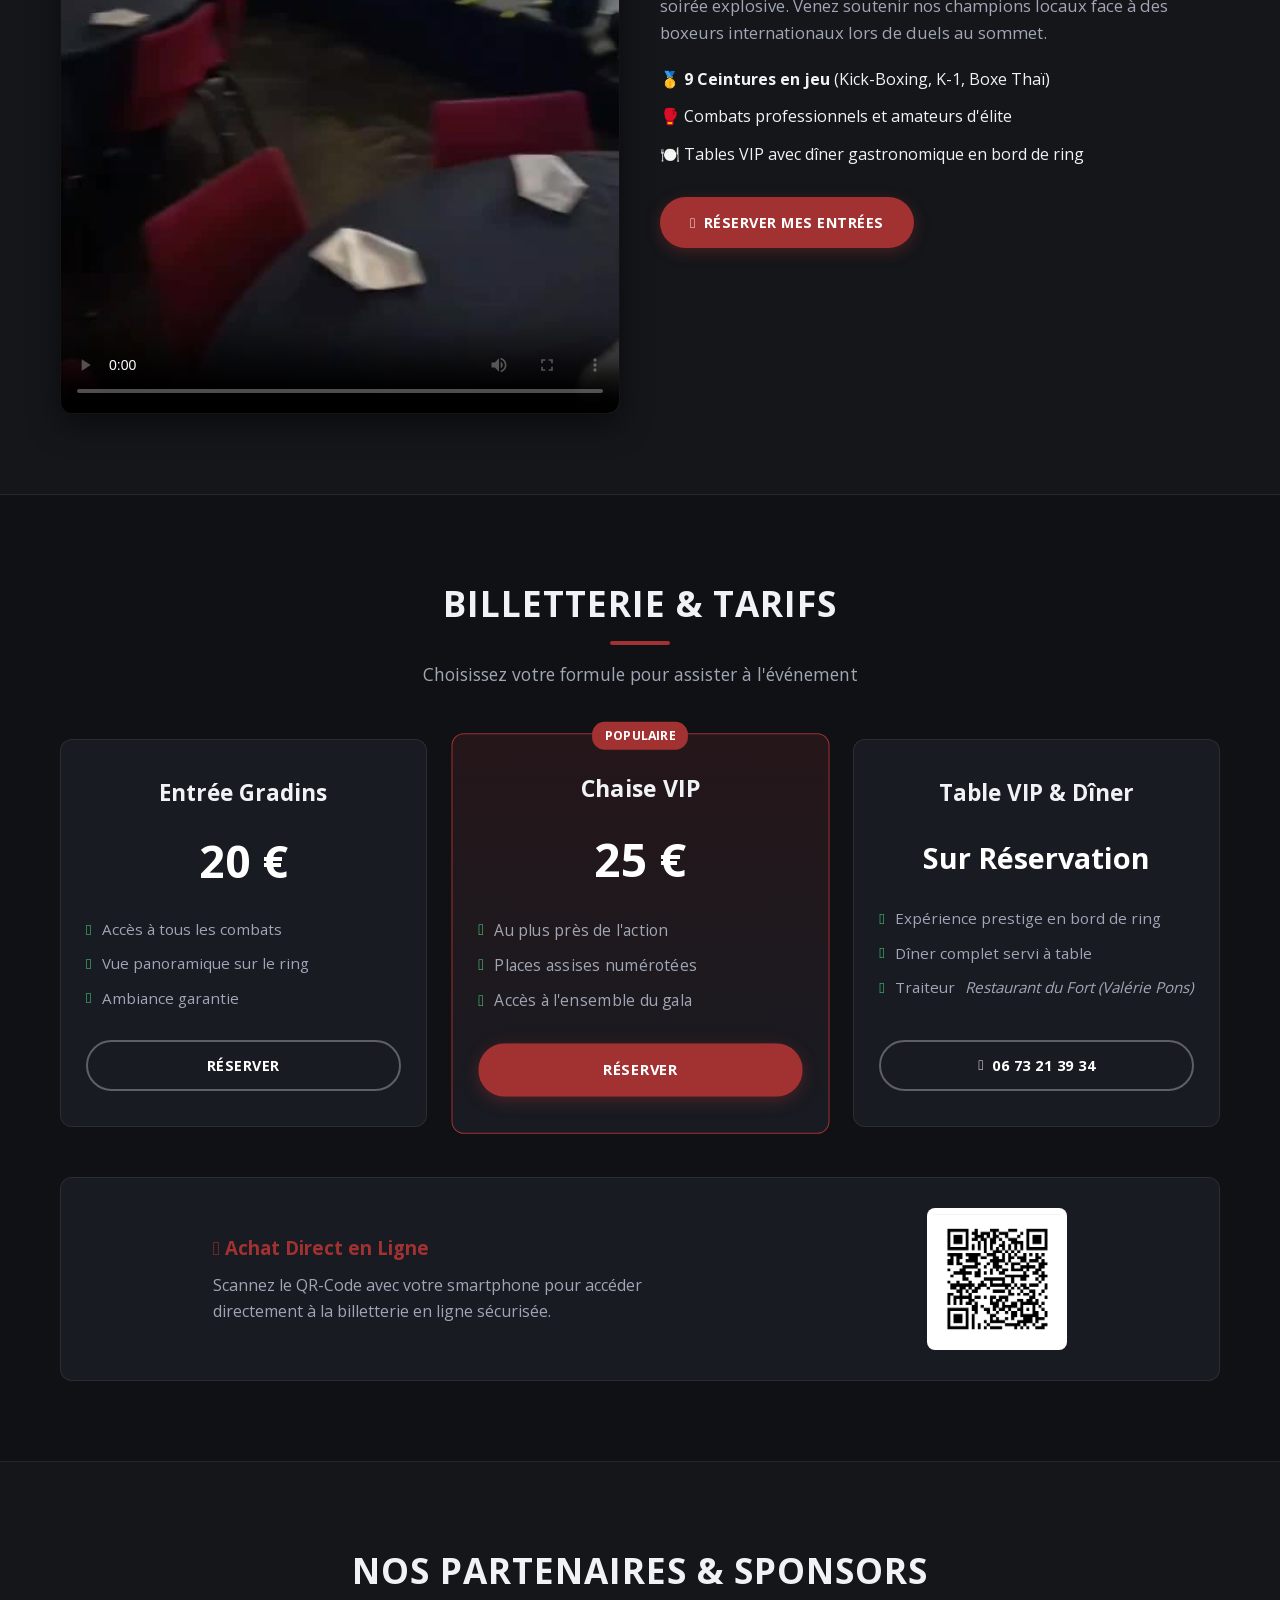
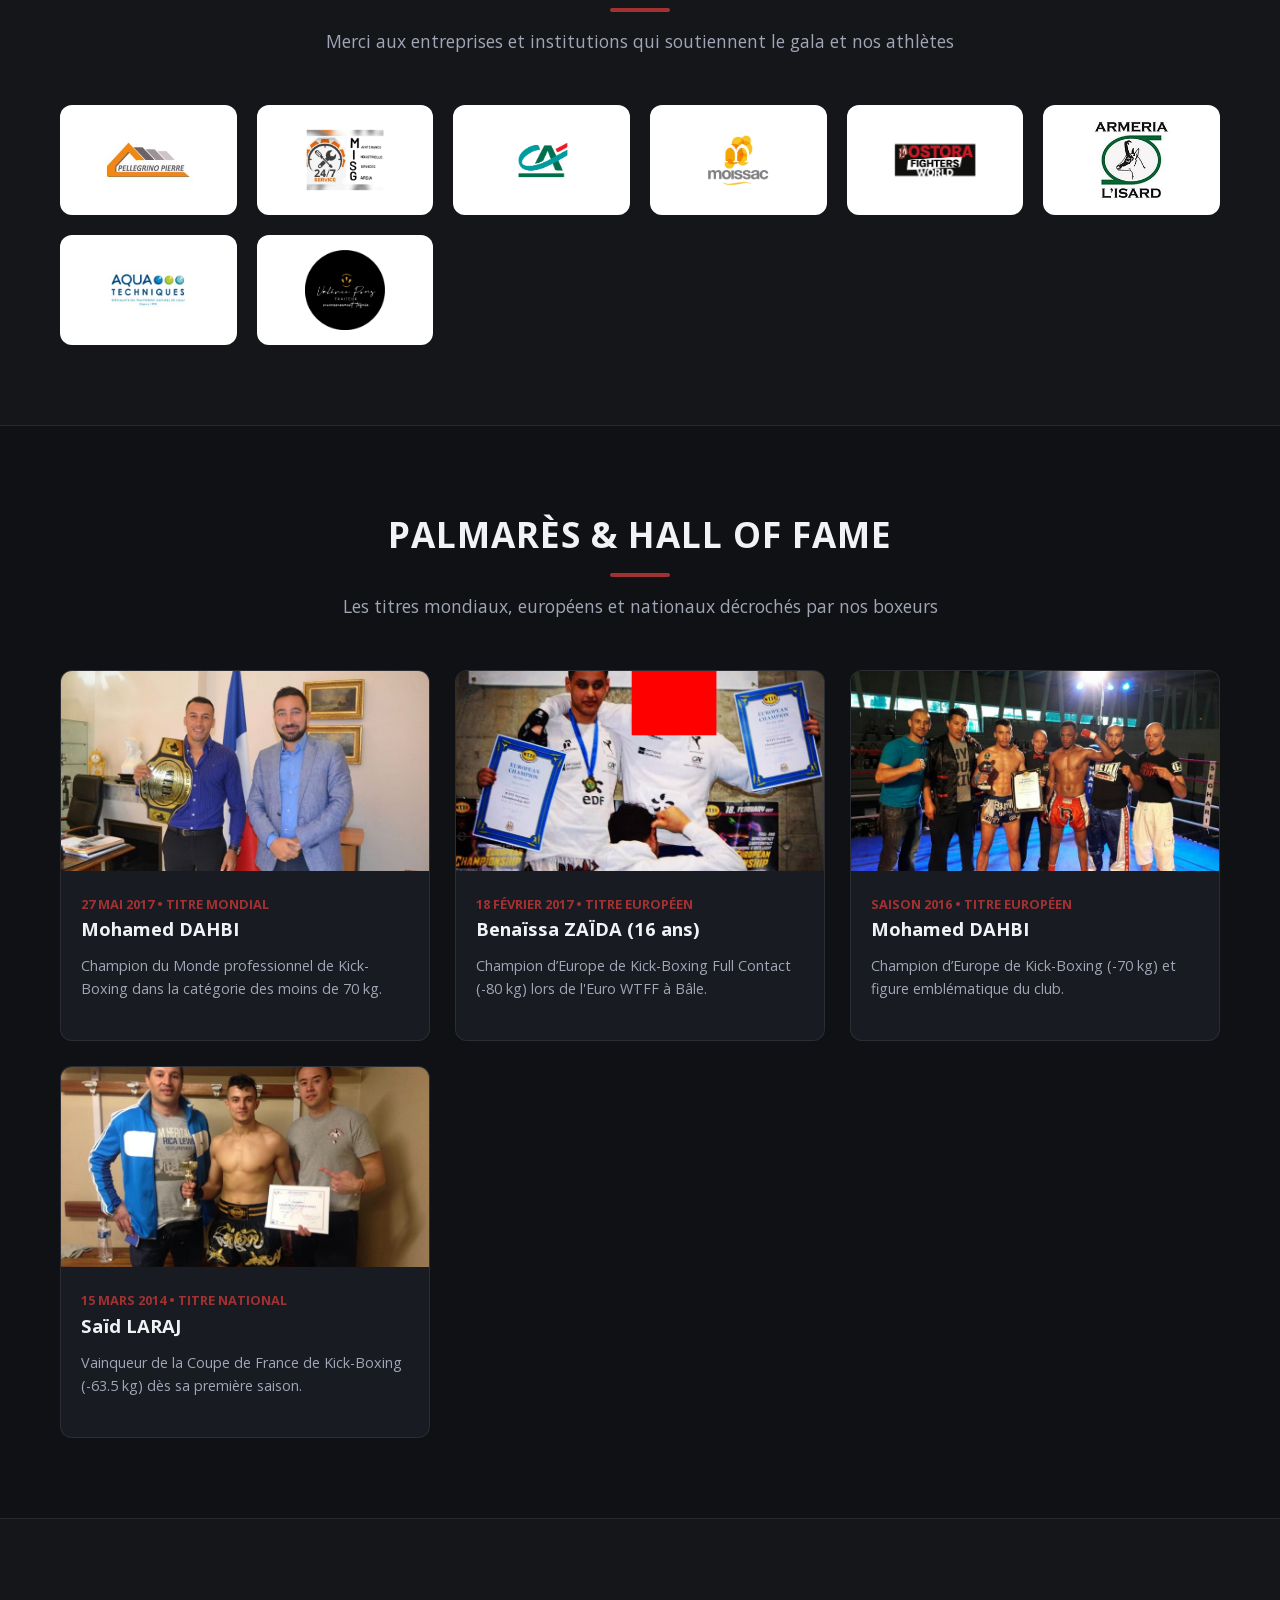
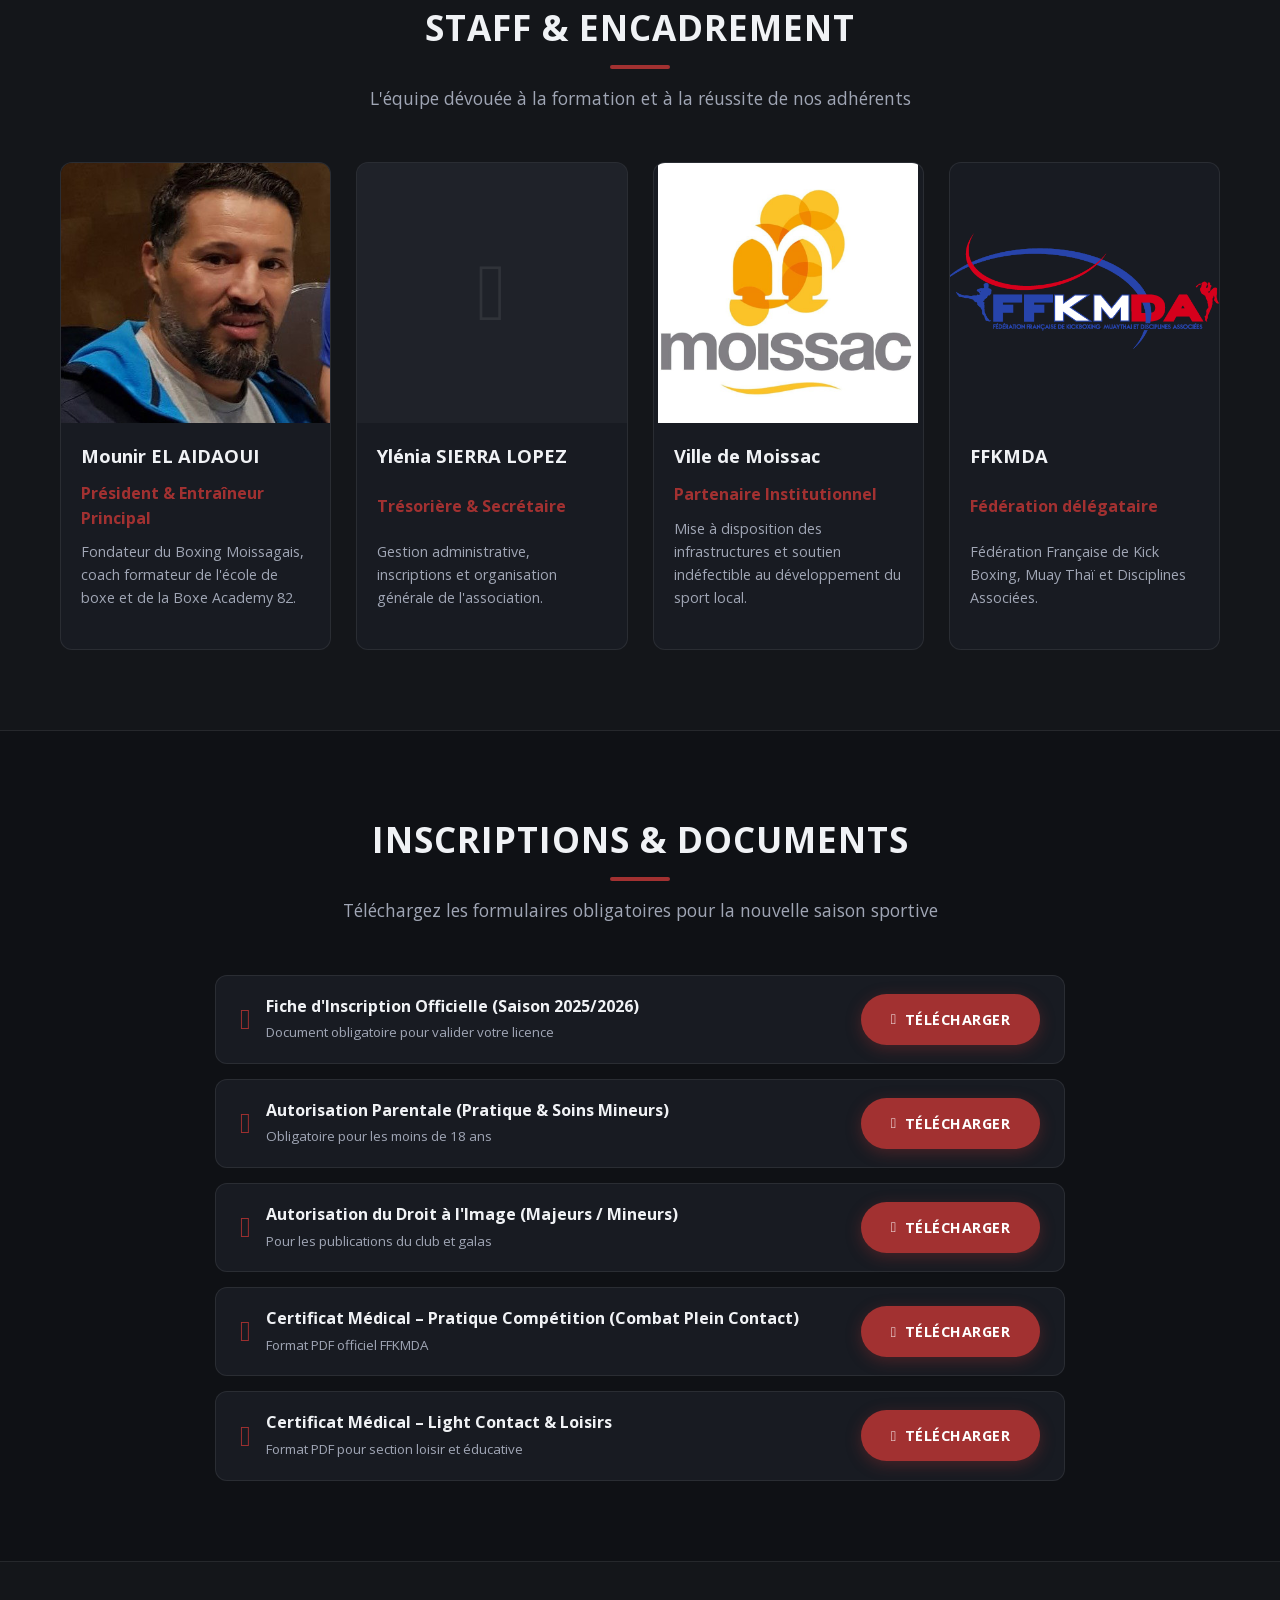
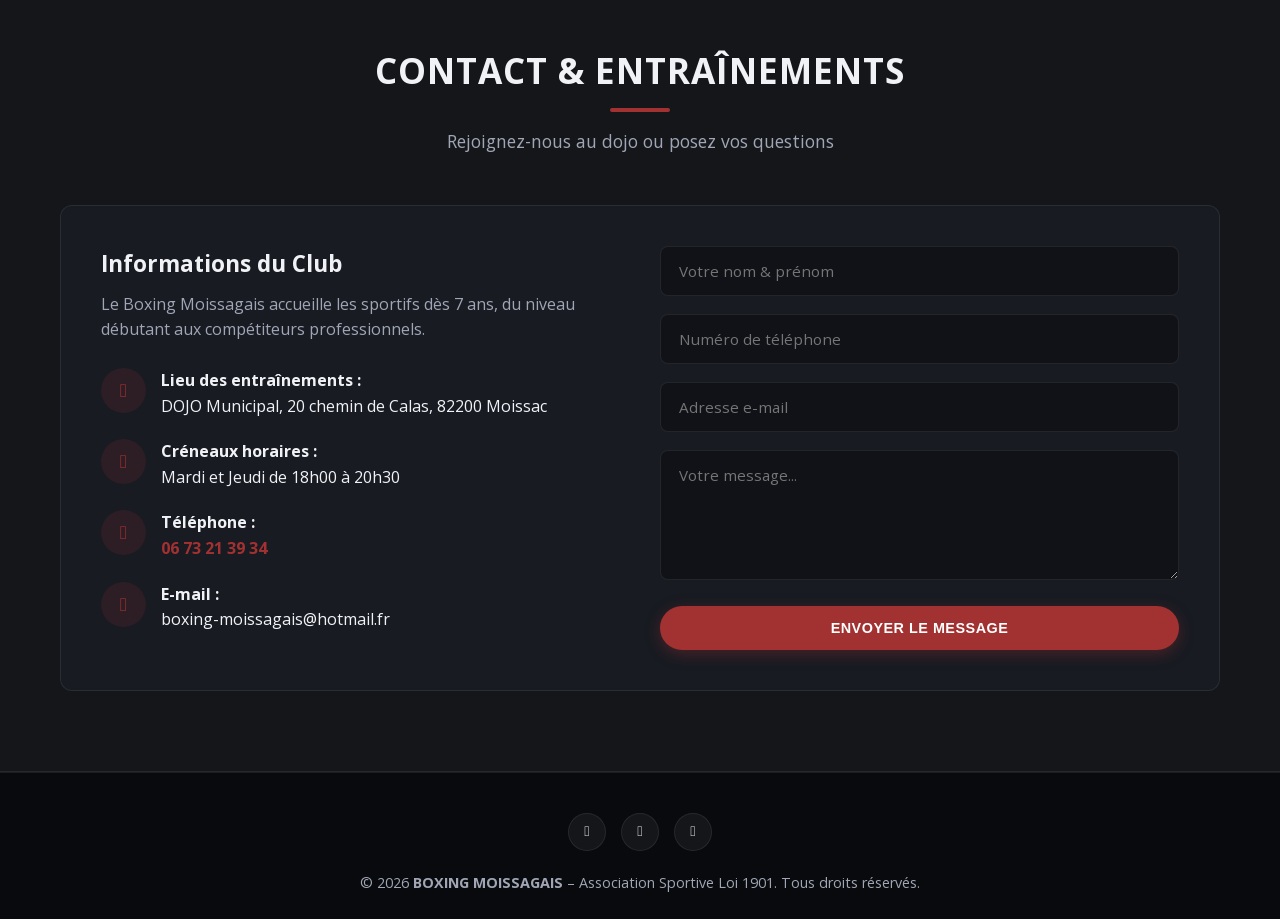
==== commit 94e6e91a: "Nettoyage assets et mise a jour index.html" ====
--- a/index.html
+++ b/index.html
@@ -3,28 +3,21 @@
 <head>
   <meta charset="utf-8">
   <meta http-equiv="X-UA-Compatible" content="IE=edge">
-  <meta name="viewport" content="width=device-width, initial-scale=1.0">
-
-  <title>BOXING MOISSAGAIS | Club de Kick-Boxing, Muay-Thaï & K-1 à Moissac</title>
-  <meta name="description" content="Site officiel du Boxing Moissagais. École de boxe, Kick-Boxing, Boxe Thaïlandaise, K-1, Pancrace et organisation du gala international The Fight Legends à Moissac.">
-  <meta name="keywords" content="Boxe, Kick-Boxing, Muay-Thai, K-1, Pancrace, Moissac, Club de boxe, Gala The Fight Legends">
-
-  <!-- Open Graph / Réseaux Sociaux -->
-  <meta property="og:type" content="website">
-  <meta property="og:url" content="https://www.boxing-moissagais.com/">
-  <meta property="og:title" content="BOXING MOISSAGAIS | Club de Kick-Boxing de Moissac">
-  <meta property="og:description" content="Site officiel du Boxing Moissagais : cours de boxe, compétitions, palmarès et informations sur le gala international The Fight Legends.">
-  <meta property="og:image" content="./assets/800_60d2162d8c5e0.jpg">
-
-  <!-- Favicon -->
+  <meta name="viewport" content="width=device-width, initial-scale=1">
+  <meta name="format-detection" content="telephone=no">
+
+  <title>BOXING MOISSAGAIS | Club de Kick-Boxing & Boxe Thaï à Moissac</title>
+  <meta name="description" content="Site officiel du Boxing Moissagais : Kick-Boxing, Muay-Thaï, K-1, Pancrace et Boxe Éducative à Moissac. Actualités, gala The Fight Legends, inscriptions et palmarès.">
+  <meta name="keywords" content="Boxe, Boxing Moissagais, Kick-Boxing, Muay-Thai, K1, Pancrace, Moissac, Club de Boxe, The Fight Legends">
+
+  <!-- Favicons locaux -->
   <link rel="shortcut icon" href="./assets/Icon_blue.png" type="image/x-icon">
+  <link rel="icon" href="./assets/Icon_blue.png" type="image/x-icon">
   <link rel="apple-touch-icon" href="./assets/pwaImage.png">
-  <link rel="stylesheet" href="./assets/font-awesome.min.css">
-  <!-- Fallback FontAwesome si besoin -->
-  <link rel="stylesheet" href="https://cdnjs.cloudflare.com/ajax/libs/font-awesome/4.7.0/css/font-awesome.min.css">
-
+  <meta name="theme-color" content="#a23131">
+
+  <!-- Polices locales -->
   <style>
-    /* Polices locales */
     @font-face {
       font-family: 'Cabin Sketch';
       font-style: normal;
@@ -46,18 +39,31 @@
       font-display: swap;
       src: url('./assets/memvYaGs126MiZpBA-UvWbX2vVnXBbObj2OVTS-mu0SC55I.woff2') format('woff2');
     }
-
-    /* Variables globales & Thème */
+    @font-face {
+      font-family: 'Open Sans';
+      font-style: normal;
+      font-weight: 700;
+      font-display: swap;
+      src: url('./assets/memvYaGs126MiZpBA-UvWbX2vVnXBbObj2OVTS-mu0SC55I.woff2') format('woff2');
+    }
+  </style>
+
+  <!-- FontAwesome Local -->
+  <link rel="stylesheet" href="./assets/font-awesome.min.css">
+
+  <!-- Feuille de style personnalisée & responsive -->
+  <style>
     :root {
-      --primary: #c62828;
-      --primary-hover: #e53935;
-      --primary-dark: #8e0000;
-      --gold: #d4af37;
-      --dark-bg: #0f1115;
-      --card-bg: #181b22;
-      --card-border: #262a35;
+      --primary: #a23131;
+      --primary-dark: #7a1d1d;
+      --primary-glow: rgba(162, 49, 49, 0.35);
+      --bg-dark: #0f1115;
+      --bg-card: #181b22;
+      --bg-card-hover: #222631;
       --text-main: #f0f2f5;
       --text-muted: #a0a6b5;
+      --gold: #d4af37;
+      --border: rgba(255, 255, 255, 0.08);
       --radius: 12px;
       --transition: all 0.3s cubic-bezier(0.25, 0.8, 0.25, 1);
     }
@@ -70,12 +76,12 @@
 
     html {
       scroll-behavior: smooth;
-      font-family: 'Open Sans', system-ui, -apple-system, sans-serif;
-      background-color: var(--dark-bg);
+    }
+
+    body {
+      font-family: 'Open Sans', -apple-system, BlinkMacSystemFont, sans-serif;
+      background-color: var(--bg-dark);
       color: var(--text-main);
-    }
-
-    body {
       line-height: 1.6;
       overflow-x: hidden;
     }
@@ -92,619 +98,521 @@
       display: block;
     }
 
+    /* Utilitaires & Layout */
     .container {
+      width: 100%;
       max-width: 1200px;
       margin: 0 auto;
       padding: 0 20px;
     }
 
-    /* En-têtes de section */
     .section {
       padding: 80px 0;
       position: relative;
     }
 
     .section-alt {
-      background-color: #14171e;
-    }
-
-    .section-title {
+      background-color: rgba(255, 255, 255, 0.02);
+      border-top: 1px solid var(--border);
+      border-bottom: 1px solid var(--border);
+    }
+
+    .section-title-wrap {
       text-align: center;
       margin-bottom: 50px;
     }
 
-    .section-title h2 {
-      font-size: 2.3rem;
-      font-weight: 800;
+    .section-title {
+      font-size: 2.2rem;
+      font-weight: 700;
       text-transform: uppercase;
-      letter-spacing: 1.5px;
+      letter-spacing: 1px;
       position: relative;
       display: inline-block;
-      color: #fff;
-    }
-
-    .section-title h2::after {
+      margin-bottom: 15px;
+    }
+
+    .section-title::after {
       content: '';
       display: block;
       width: 60px;
       height: 4px;
       background: var(--primary);
-      margin: 12px auto 0;
+      margin: 10px auto 0;
       border-radius: 2px;
     }
 
-    .section-title p {
+    .section-subtitle {
       color: var(--text-muted);
-      margin-top: 10px;
-      font-size: 1.05rem;
-    }
-
-    /* Boutons */
+      font-size: 1.1rem;
+    }
+
     .btn {
       display: inline-flex;
       align-items: center;
       justify-content: center;
       gap: 8px;
-      padding: 12px 24px;
-      border-radius: 8px;
+      padding: 12px 28px;
+      border-radius: 30px;
       font-weight: 700;
-      font-size: 0.95rem;
       text-transform: uppercase;
+      font-size: 0.9rem;
       letter-spacing: 0.5px;
       cursor: pointer;
-      border: none;
+      border: 2px solid transparent;
       transition: var(--transition);
     }
 
     .btn-primary {
-      background: linear-gradient(135deg, var(--primary), var(--primary-hover));
+      background: var(--primary);
       color: #fff;
-      box-shadow: 0 4px 15px rgba(198, 40, 40, 0.4);
+      box-shadow: 0 4px 15px var(--primary-glow);
     }
 
     .btn-primary:hover {
-      background: linear-gradient(135deg, var(--primary-hover), var(--primary-dark));
+      background: var(--primary-dark);
       transform: translateY(-2px);
-      box-shadow: 0 6px 20px rgba(198, 40, 40, 0.6);
+      box-shadow: 0 6px 20px var(--primary-glow);
+    }
+
+    .btn-outline {
+      border-color: rgba(255, 255, 255, 0.3);
       color: #fff;
     }
 
-    .btn-outline {
-      background: transparent;
-      border: 2px solid var(--primary);
-      color: #fff;
-    }
-
     .btn-outline:hover {
+      border-color: var(--primary);
       background: var(--primary);
       transform: translateY(-2px);
     }
 
-    .btn-block {
-      width: 100%;
-    }
-
-    /* Navbar */
+    /* Header & Navigation */
     .navbar {
       position: fixed;
       top: 0;
       left: 0;
-      right: 0;
+      width: 100%;
       z-index: 1000;
       background: rgba(15, 17, 21, 0.92);
       backdrop-filter: blur(10px);
-      border-bottom: 1px solid var(--card-border);
+      border-bottom: 1px solid var(--border);
       transition: var(--transition);
     }
 
-    .navbar-container {
-      display: flex;
+    .nav-container {
+      display: flex;
+      align-items: center;
       justify-content: space-between;
-      align-items: center;
       height: 75px;
-      max-width: 1240px;
-      margin: 0 auto;
-      padding: 0 20px;
-    }
-
-    .navbar-logo {
+    }
+
+    .nav-brand {
       display: flex;
       align-items: center;
       gap: 12px;
       font-size: 1.25rem;
-      font-weight: 800;
-      color: #fff;
+      font-weight: 700;
       text-transform: uppercase;
-    }
-
-    .navbar-logo img {
-      width: 46px;
-      height: 46px;
+      letter-spacing: 0.5px;
+    }
+
+    .nav-brand img {
+      width: 45px;
+      height: 45px;
       border-radius: 50%;
       border: 2px solid var(--primary);
-      object-fit: cover;
-    }
-
-    .nav-links {
-      display: flex;
-      align-items: center;
+    }
+
+    .nav-menu {
+      display: flex;
       list-style: none;
-      gap: 22px;
-    }
-
-    .nav-links a {
-      font-size: 0.95rem;
+      align-items: center;
+      gap: 20px;
+    }
+
+    .nav-link {
+      font-size: 0.9rem;
       font-weight: 600;
       color: var(--text-muted);
-    }
-
-    .nav-links a:hover {
-      color: var(--primary-hover);
+      transition: var(--transition);
+    }
+
+    .nav-link:hover {
+      color: #fff;
     }
 
     .nav-actions {
       display: flex;
       align-items: center;
-      gap: 12px;
-    }
-
-    .nav-actions a {
+      gap: 15px;
+    }
+
+    .nav-icon-btn {
       width: 38px;
       height: 38px;
       border-radius: 50%;
-      background: var(--card-bg);
-      border: 1px solid var(--card-border);
+      background: rgba(255, 255, 255, 0.05);
       display: flex;
       align-items: center;
       justify-content: center;
+      color: var(--text-main);
+      border: 1px solid var(--border);
+    }
+
+    .nav-icon-btn:hover {
+      background: var(--primary);
       color: #fff;
     }
 
-    .nav-actions a:hover {
-      background: var(--primary);
-      border-color: var(--primary);
-    }
-
-    .menu-toggle {
+    .mobile-toggle {
       display: none;
       background: none;
       border: none;
+      color: #fff;
       font-size: 1.5rem;
-      color: #fff;
       cursor: pointer;
     }
 
     /* Hero Section */
     .hero {
+      min-height: 100vh;
+      display: flex;
+      align-items: center;
       position: relative;
-      min-height: 100vh;
-      display: flex;
-      align-items: center;
-      justify-content: center;
-      text-align: center;
-      padding: 120px 20px 80px;
+      padding: 120px 0 80px;
       background: linear-gradient(180deg, rgba(15, 17, 21, 0.75) 0%, rgba(15, 17, 21, 0.95) 100%),
                   url('./assets/2000_60d2162d8c5e0.jpg') center/cover no-repeat;
     }
 
     .hero-content {
-      max-width: 850px;
+      max-width: 800px;
+      margin: 0 auto;
+      text-align: center;
     }
 
     .hero-badge {
       display: inline-block;
-      background: rgba(198, 40, 40, 0.2);
+      padding: 6px 16px;
+      background: rgba(162, 49, 49, 0.2);
       border: 1px solid var(--primary);
-      color: #ff8a80;
-      padding: 6px 16px;
+      color: #ff7676;
       border-radius: 20px;
-      font-size: 0.9rem;
+      font-size: 0.85rem;
       font-weight: 700;
       text-transform: uppercase;
-      letter-spacing: 1px;
       margin-bottom: 20px;
     }
 
-    .hero h1 {
-      font-family: 'Cabin Sketch', cursive, sans-serif;
+    .hero-title {
+      font-family: 'Cabin Sketch', cursive;
       font-size: 4rem;
       line-height: 1.1;
-      text-transform: uppercase;
+      margin-bottom: 15px;
       color: #fff;
-      margin-bottom: 15px;
-      letter-spacing: 2px;
-      text-shadow: 0 4px 15px rgba(0,0,0,0.6);
-    }
-
-    .hero h2 {
-      font-size: 1.35rem;
-      color: #e0e0e0;
+      text-shadow: 0 4px 20px rgba(0, 0, 0, 0.8);
+    }
+
+    .hero-subtitle {
+      font-size: 1.4rem;
+      color: var(--text-muted);
+      margin-bottom: 30px;
       font-weight: 400;
-      margin-bottom: 30px;
-    }
-
-    .hero-card {
-      background: rgba(24, 27, 34, 0.85);
-      backdrop-filter: blur(8px);
-      border: 1px solid var(--card-border);
+    }
+
+    .hero-box {
+      background: rgba(24, 27, 34, 0.8);
+      backdrop-filter: blur(10px);
+      border: 1px solid var(--border);
       border-radius: var(--radius);
       padding: 25px;
-      margin-top: 25px;
+      margin-bottom: 35px;
       text-align: left;
     }
 
-    .hero-card h3 {
-      color: var(--gold);
-      font-size: 1.2rem;
-      margin-bottom: 12px;
-      text-transform: uppercase;
-      display: flex;
-      align-items: center;
-      gap: 10px;
-    }
-
-    .hero-card ul {
+    .hero-box h3 {
+      color: var(--primary);
+      margin-bottom: 10px;
+      font-size: 1.1rem;
+      display: flex;
+      align-items: center;
+      gap: 8px;
+    }
+
+    .hero-box ul {
       list-style: none;
-      display: grid;
-      gap: 10px;
-      font-size: 1rem;
-      color: var(--text-main);
-    }
-
-    .hero-card li i {
+      display: flex;
+      flex-direction: column;
+      gap: 8px;
+      font-size: 0.95rem;
+    }
+
+    .hero-btns {
+      display: flex;
+      gap: 15px;
+      justify-content: center;
+      flex-wrap: wrap;
+    }
+
+    /* Countdown Widget */
+    .countdown-section {
+      background: linear-gradient(135deg, #181b22, #111317);
+      border-top: 2px solid var(--primary);
+      padding: 40px 0;
+    }
+
+    .countdown-grid {
+      display: flex;
+      justify-content: center;
+      gap: 20px;
+      flex-wrap: wrap;
+      margin-top: 20px;
+    }
+
+    .countdown-card {
+      background: var(--bg-dark);
+      border: 1px solid var(--border);
+      border-radius: var(--radius);
+      min-width: 110px;
+      padding: 20px 15px;
+      text-align: center;
+      box-shadow: 0 8px 24px rgba(0, 0, 0, 0.4);
+    }
+
+    .countdown-num {
+      font-size: 2.5rem;
+      font-weight: 700;
       color: var(--primary);
-      margin-right: 8px;
-    }
-
-    /* Compte à Rebours */
-    .countdown-box {
-      background: linear-gradient(145deg, #1b1e26, #14161d);
-      border: 1px solid var(--card-border);
-      border-radius: var(--radius);
-      padding: 35px 20px;
-      text-align: center;
-      max-width: 700px;
-      margin: 0 auto;
-      box-shadow: 0 10px 30px rgba(0, 0, 0, 0.4);
-    }
-
-    .countdown-timer {
-      display: grid;
-      grid-template-columns: repeat(4, 1fr);
-      gap: 15px;
-      margin-top: 20px;
-    }
-
-    .countdown-unit {
-      background: #0f1115;
-      padding: 15px 10px;
-      border-radius: 8px;
-      border: 1px solid rgba(255,255,255,0.05);
-    }
-
-    .countdown-number {
-      font-size: 2.5rem;
-      font-weight: 800;
-      color: #fff;
-      display: block;
       line-height: 1;
-      font-variant-numeric: tabular-nums;
+      font-family: 'Open Sans', sans-serif;
     }
 
     .countdown-label {
       font-size: 0.8rem;
       text-transform: uppercase;
       color: var(--text-muted);
+      margin-top: 6px;
       letter-spacing: 1px;
-      margin-top: 5px;
-      display: block;
-    }
-
-    /* Video Gala */
+    }
+
+    /* Gala & Video Grid */
+    .media-grid {
+      display: grid;
+      grid-template-columns: 1fr 1fr;
+      gap: 40px;
+      align-items: center;
+    }
+
     .video-wrapper {
-      max-width: 800px;
-      margin: 0 auto;
+      position: relative;
       border-radius: var(--radius);
       overflow: hidden;
-      box-shadow: 0 15px 35px rgba(0,0,0,0.5);
-      border: 1px solid var(--card-border);
+      border: 1px solid var(--border);
+      box-shadow: 0 10px 30px rgba(0,0,0,0.5);
       background: #000;
     }
 
     .video-wrapper video {
-      width: 100%;
-      height: auto;
-      display: block;
-    }
-
-    .video-caption {
-      text-align: center;
-      margin-top: 20px;
-      font-size: 1.15rem;
-    }
-
-    /* Billetterie */
-    .tickets-grid {
-      display: grid;
-      grid-template-columns: 1.1fr 0.9fr;
-      gap: 30px;
-      align-items: center;
-    }
-
-    .ticket-info-card {
-      background: var(--card-bg);
-      border: 1px solid var(--card-border);
-      border-radius: var(--radius);
-      padding: 35px;
-    }
-
-    .pricing-tiers {
-      display: grid;
-      grid-template-columns: 1fr 1fr;
-      gap: 15px;
-      margin: 25px 0;
-    }
-
-    .price-box {
-      background: #111318;
-      border: 1px solid var(--card-border);
-      border-radius: 8px;
-      padding: 20px;
-      text-align: center;
-    }
-
-    .price-box.vip {
-      border-color: var(--gold);
-    }
-
-    .price-box .price-title {
-      font-size: 0.9rem;
-      text-transform: uppercase;
-      color: var(--text-muted);
-      font-weight: 700;
-    }
-
-    .price-box .price-amount {
-      font-size: 2rem;
-      font-weight: 800;
-      color: #fff;
-      margin: 8px 0;
-    }
-
-    .price-box.vip .price-amount {
-      color: var(--gold);
-    }
-
-    .ticket-qr-card {
-      text-align: center;
-      background: var(--card-bg);
-      border: 1px solid var(--card-border);
-      border-radius: var(--radius);
-      padding: 25px;
-    }
-
-    .ticket-qr-card img {
-      max-width: 280px;
-      margin: 0 auto;
-      border-radius: 8px;
-      box-shadow: 0 4px 15px rgba(0,0,0,0.3);
-    }
-
-    /* Sponsors */
-    .sponsors-grid {
-      display: grid;
-      grid-template-columns: repeat(auto-fit, minmax(180px, 1fr));
-      gap: 20px;
-      align-items: center;
-    }
-
-    .sponsor-card {
-      background: #ffffff;
-      border-radius: var(--radius);
-      padding: 15px;
-      display: flex;
-      align-items: center;
-      justify-content: center;
-      height: 120px;
-      transition: var(--transition);
-    }
-
-    .sponsor-card img {
-      max-height: 80px;
-      object-fit: contain;
-      filter: grayscale(20%);
-      transition: var(--transition);
-    }
-
-    .sponsor-card:hover {
-      transform: translateY(-5px);
-      box-shadow: 0 8px 25px rgba(0,0,0,0.3);
-    }
-
-    .sponsor-card:hover img {
-      filter: grayscale(0%);
-    }
-
-    /* Articles & News */
-    .articles-grid {
-      display: grid;
-      grid-template-columns: repeat(auto-fit, minmax(260px, 1fr));
-      gap: 25px;
-    }
-
-    .article-card {
-      background: var(--card-bg);
-      border: 1px solid var(--card-border);
-      border-radius: var(--radius);
-      overflow: hidden;
-      display: flex;
-      flex-direction: column;
-      transition: var(--transition);
-    }
-
-    .article-card:hover {
-      transform: translateY(-5px);
-      border-color: rgba(198, 40, 40, 0.4);
-      box-shadow: 0 10px 25px rgba(0,0,0,0.3);
-    }
-
-    .article-img {
-      height: 190px;
-      overflow: hidden;
-    }
-
-    .article-img img {
       width: 100%;
       height: 100%;
       object-fit: cover;
+      display: block;
+    }
+
+    .poster-img {
+      border-radius: var(--radius);
+      border: 1px solid var(--border);
+      box-shadow: 0 10px 30px rgba(0,0,0,0.5);
+    }
+
+    /* Billetterie & Pricing Cards */
+    .pricing-grid {
+      display: grid;
+      grid-template-columns: repeat(auto-fit, minmax(280px, 1fr));
+      gap: 30px;
+      margin-top: 40px;
+    }
+
+    .price-card {
+      background: var(--bg-card);
+      border: 1px solid var(--border);
+      border-radius: var(--radius);
+      padding: 35px 25px;
+      text-align: center;
+      position: relative;
       transition: var(--transition);
-    }
-
-    .article-card:hover .article-img img {
-      transform: scale(1.05);
-    }
-
-    .article-body {
-      padding: 20px;
       display: flex;
       flex-direction: column;
-      flex: 1;
-    }
-
-    .article-body h3 {
-      font-size: 1.15rem;
-      margin-bottom: 12px;
+      justify-content: space-between;
+    }
+
+    .price-card.featured {
+      border-color: var(--primary);
+      background: linear-gradient(180deg, rgba(162, 49, 49, 0.15) 0%, var(--bg-card) 100%);
+      transform: scale(1.03);
+    }
+
+    .price-card:hover {
+      transform: translateY(-6px);
+      border-color: var(--primary);
+      box-shadow: 0 12px 30px rgba(0,0,0,0.4);
+    }
+
+    .price-badge {
+      position: absolute;
+      top: -12px;
+      left: 50%;
+      transform: translateX(-50%);
+      background: var(--primary);
       color: #fff;
-    }
-
-    .article-body a.more {
-      margin-top: auto;
-      color: var(--primary-hover);
+      font-size: 0.75rem;
       font-weight: 700;
-      font-size: 0.9rem;
-      display: inline-flex;
-      align-items: center;
-      gap: 5px;
-    }
-
-    /* Palmarès */
-    .palmares-grid {
+      text-transform: uppercase;
+      padding: 4px 12px;
+      border-radius: 12px;
+    }
+
+    .price-title {
+      font-size: 1.4rem;
+      margin-bottom: 10px;
+    }
+
+    .price-amount {
+      font-size: 2.8rem;
+      font-weight: 700;
+      color: #fff;
+      margin: 15px 0;
+    }
+
+    .price-amount span {
+      font-size: 1rem;
+      color: var(--text-muted);
+    }
+
+    .price-features {
+      list-style: none;
+      margin: 20px 0 30px;
+      text-align: left;
+      font-size: 0.95rem;
+      color: var(--text-muted);
+      display: flex;
+      flex-direction: column;
+      gap: 10px;
+    }
+
+    .price-features li {
+      display: flex;
+      align-items: center;
+      gap: 10px;
+    }
+
+    .price-features li i {
+      color: #4ade80;
+    }
+
+    /* Sponsors Grid */
+    .sponsors-grid {
       display: grid;
-      grid-template-columns: repeat(auto-fit, minmax(260px, 1fr));
+      grid-template-columns: repeat(auto-fill, minmax(160px, 1fr));
+      gap: 20px;
+      align-items: center;
+    }
+
+    .sponsor-item {
+      background: #fff;
+      padding: 15px;
+      border-radius: var(--radius);
+      display: flex;
+      align-items: center;
+      justify-content: center;
+      height: 110px;
+      transition: var(--transition);
+    }
+
+    .sponsor-item:hover {
+      transform: translateY(-4px) scale(1.03);
+      box-shadow: 0 8px 20px rgba(0,0,0,0.3);
+    }
+
+    .sponsor-item img {
+      max-height: 80px;
+      object-fit: contain;
+    }
+
+    /* Cards (Articles, Palmarès, Staff) */
+    .cards-grid {
+      display: grid;
+      grid-template-columns: repeat(auto-fill, minmax(280px, 1fr));
       gap: 25px;
     }
 
-    .trophy-card {
-      background: var(--card-bg);
-      border: 1px solid var(--card-border);
+    .card {
+      background: var(--bg-card);
+      border: 1px solid var(--border);
       border-radius: var(--radius);
       overflow: hidden;
-      text-align: center;
       transition: var(--transition);
-    }
-
-    .trophy-card.gold-card {
-      border-color: rgba(212, 175, 55, 0.4);
-    }
-
-    .trophy-card img {
-      height: 190px;
+      display: flex;
+      flex-direction: column;
+    }
+
+    .card:hover {
+      transform: translateY(-5px);
+      background: var(--bg-card-hover);
+      border-color: rgba(255,255,255,0.15);
+      box-shadow: 0 10px 25px rgba(0,0,0,0.3);
+    }
+
+    .card-img {
+      height: 200px;
       width: 100%;
       object-fit: cover;
-    }
-
-    .trophy-info {
+      background-position: center;
+      background-size: cover;
+    }
+
+    .card-body {
       padding: 20px;
-    }
-
-    .trophy-badge {
-      display: inline-block;
-      background: rgba(212, 175, 55, 0.15);
-      border: 1px solid var(--gold);
-      color: var(--gold);
-      font-size: 0.75rem;
+      flex: 1;
+      display: flex;
+      flex-direction: column;
+      justify-content: space-between;
+    }
+
+    .card-meta {
+      font-size: 0.8rem;
+      color: var(--primary);
       font-weight: 700;
-      padding: 3px 10px;
-      border-radius: 20px;
       text-transform: uppercase;
-      margin-bottom: 10px;
-    }
-
-    .trophy-info h4 {
-      font-size: 1.05rem;
-      color: #fff;
-    }
-
-    /* Staff */
-    .staff-grid {
-      display: grid;
-      grid-template-columns: repeat(auto-fit, minmax(240px, 1fr));
-      gap: 25px;
-    }
-
-    .staff-card {
-      background: var(--card-bg);
-      border: 1px solid var(--card-border);
+      margin-bottom: 8px;
+    }
+
+    .card-title {
+      font-size: 1.15rem;
+      font-weight: 700;
+      margin-bottom: 12px;
+      line-height: 1.4;
+    }
+
+    .card-text {
+      font-size: 0.9rem;
+      color: var(--text-muted);
+      margin-bottom: 20px;
+    }
+
+    /* Documents Downloads */
+    .docs-list {
+      display: flex;
+      flex-direction: column;
+      gap: 15px;
+      max-width: 850px;
+      margin: 0 auto;
+    }
+
+    .doc-item {
+      background: var(--bg-card);
+      border: 1px solid var(--border);
       border-radius: var(--radius);
-      padding: 25px;
-      text-align: center;
-      transition: var(--transition);
-    }
-
-    .staff-card.president-card {
-      grid-column: 1 / -1;
-      max-width: 600px;
-      margin: 0 auto;
-    }
-
-    .staff-avatar {
-      width: 110px;
-      height: 110px;
-      border-radius: 50%;
-      margin: 0 auto 15px;
-      border: 3px solid var(--primary);
-      object-fit: cover;
-    }
-
-    .staff-card.institution .staff-avatar {
-      border-radius: 8px;
-      border: none;
-      object-fit: contain;
-      width: 140px;
-      height: 70px;
-    }
-
-    .staff-card h3 {
-      font-size: 1.25rem;
-      color: #fff;
-    }
-
-    .staff-card .role {
-      color: var(--primary-hover);
-      font-weight: 700;
-      font-size: 0.9rem;
-      margin-bottom: 10px;
-    }
-
-    .staff-card p {
-      font-size: 0.95rem;
-      color: var(--text-muted);
-    }
-
-    /* Documents Téléchargeables */
-    .docs-list {
-      max-width: 800px;
-      margin: 0 auto;
-      display: flex;
-      flex-direction: column;
-      gap: 14px;
-    }
-
-    .doc-item {
-      background: var(--card-bg);
-      border: 1px solid var(--card-border);
-      border-radius: var(--radius);
-      padding: 16px 24px;
+      padding: 18px 24px;
       display: flex;
       align-items: center;
       justify-content: space-between;
@@ -714,58 +622,57 @@
 
     .doc-item:hover {
       border-color: var(--primary);
+      background: var(--bg-card-hover);
       transform: translateX(4px);
     }
 
-    .doc-title {
-      display: flex;
-      align-items: center;
-      gap: 12px;
-      font-weight: 700;
-      font-size: 1.05rem;
-      color: #fff;
-    }
-
-    .doc-title i {
+    .doc-info {
+      display: flex;
+      align-items: center;
+      gap: 15px;
+    }
+
+    .doc-icon {
+      font-size: 1.8rem;
       color: var(--primary);
-      font-size: 1.3rem;
-    }
-
-    /* Contact */
+    }
+
+    .doc-name {
+      font-size: 1rem;
+      font-weight: 600;
+    }
+
+    /* Contact Form & Infos */
     .contact-grid {
       display: grid;
       grid-template-columns: 1fr 1fr;
       gap: 40px;
-      align-items: flex-start;
-    }
-
-    .contact-info-card {
-      background: var(--card-bg);
-      border: 1px solid var(--card-border);
+      background: var(--bg-card);
+      border: 1px solid var(--border);
       border-radius: var(--radius);
-      padding: 35px;
-    }
-
-    .contact-details-list {
+      padding: 40px;
+    }
+
+    .contact-info-list {
       list-style: none;
-      display: grid;
+      display: flex;
+      flex-direction: column;
       gap: 20px;
       margin-top: 25px;
     }
 
-    .contact-details-list li {
+    .contact-info-item {
       display: flex;
       align-items: flex-start;
       gap: 15px;
-      font-size: 1.05rem;
-    }
-
-    .contact-details-list i {
-      width: 40px;
-      height: 40px;
-      border-radius: 8px;
-      background: rgba(198, 40, 40, 0.15);
-      color: var(--primary-hover);
+    }
+
+    .contact-info-icon {
+      width: 45px;
+      height: 45px;
+      border-radius: 50%;
+      background: rgba(162, 49, 49, 0.15);
+      color: var(--primary);
       display: flex;
       align-items: center;
       justify-content: center;
@@ -773,22 +680,15 @@
       flex-shrink: 0;
     }
 
-    .contact-form {
-      background: var(--card-bg);
-      border: 1px solid var(--card-border);
-      border-radius: var(--radius);
-      padding: 35px;
-    }
-
     .form-group {
       margin-bottom: 18px;
     }
 
     .form-control {
       width: 100%;
-      padding: 14px 16px;
-      background: #111318;
-      border: 1px solid var(--card-border);
+      padding: 14px 18px;
+      background: rgba(0, 0, 0, 0.3);
+      border: 1px solid var(--border);
       border-radius: 8px;
       color: #fff;
       font-family: inherit;
@@ -799,81 +699,45 @@
     .form-control:focus {
       outline: none;
       border-color: var(--primary);
-      box-shadow: 0 0 0 3px rgba(198, 40, 40, 0.2);
+      box-shadow: 0 0 10px var(--primary-glow);
     }
 
     /* Footer */
     .footer {
       background: #090a0d;
-      border-top: 1px solid var(--card-border);
-      padding: 50px 0 30px;
+      border-top: 1px solid var(--border);
+      padding: 40px 0 25px;
       text-align: center;
+      color: var(--text-muted);
+      font-size: 0.9rem;
     }
 
     .footer-socials {
       display: flex;
       justify-content: center;
       gap: 15px;
-      margin-bottom: 25px;
-    }
-
-    .footer-socials a {
-      width: 44px;
-      height: 44px;
-      border-radius: 50%;
-      background: var(--card-bg);
-      border: 1px solid var(--card-border);
-      display: flex;
-      align-items: center;
-      justify-content: center;
-      font-size: 1.2rem;
-      color: #fff;
-    }
-
-    .footer-socials a:hover {
-      background: var(--primary);
-      border-color: var(--primary);
-    }
-
-    .footer p {
-      color: var(--text-muted);
-      font-size: 0.9rem;
+      margin-bottom: 20px;
     }
 
     /* Responsive */
     @media (max-width: 992px) {
-      .tickets-grid,
-      .contact-grid {
+      .media-grid, .contact-grid {
         grid-template-columns: 1fr;
       }
-      .staff-card.president-card {
-        grid-column: auto;
+      .nav-menu {
+        display: none;
       }
-    }
-
-    @media (max-width: 768px) {
-      .nav-links {
-        display: none;
-        position: absolute;
-        top: 75px;
-        left: 0;
-        right: 0;
-        background: var(--dark-bg);
-        flex-direction: column;
-        padding: 25px;
-        border-bottom: 1px solid var(--card-border);
-      }
-      .nav-links.active {
-        display: flex;
-      }
-      .menu-toggle {
+      .mobile-toggle {
         display: block;
       }
-      .hero h1 {
+    }
+
+    @media (max-width: 768px) {
+      .hero-title {
         font-size: 2.8rem;
       }
-      .pricing-tiers {
-        grid-template-columns: 1fr;
+      .section {
+        padding: 50px 0;
       }
       .doc-item {
         flex-direction: column;
@@ -882,413 +746,453 @@
       .doc-item .btn {
         width: 100%;
       }
+      .countdown-card {
+        min-width: 75px;
+        padding: 12px 8px;
+      }
+      .countdown-num {
+        font-size: 1.8rem;
+      }
     }
   </style>
 </head>
 
-<body>
-
-  <!-- Navigation -->
+<body id="page-top">
+
+  <!-- Navigation Bar -->
   <header class="navbar">
-    <div class="navbar-container">
-      <a href="#top" class="navbar-logo">
+    <div class="container nav-container">
+      <a href="#page-top" class="nav-brand">
         <img src="./assets/400_64f0d58749112.jpg" alt="Logo Boxing Moissagais">
         <span>Boxing Moissagais</span>
       </a>
 
-      <ul class="nav-links" id="navMenu">
-        <li><a href="#top">Accueil</a></li>
-        <li><a href="#gala">Gala 2026</a></li>
-        <li><a href="#billetterie">Billetterie</a></li>
-        <li><a href="#sponsors">Sponsors</a></li>
-        <li><a href="#objectifs">Le Club</a></li>
-        <li><a href="#palmares">Palmarès</a></li>
-        <li><a href="#staff">Staff</a></li>
-        <li><a href="#documents">Inscriptions</a></li>
-        <li><a href="#contact">Contact</a></li>
+      <ul class="nav-menu" id="navMenu">
+        <li><a href="#page-top" class="nav-link">Accueil</a></li>
+        <li><a href="#gala" class="nav-link">The Fight Legends</a></li>
+        <li><a href="#billetterie" class="nav-link">Billetterie</a></li>
+        <li><a href="#sponsors" class="nav-link">Sponsors</a></li>
+        <li><a href="#palmares" class="nav-link">Palmarès</a></li>
+        <li><a href="#staff" class="nav-link">Staff</a></li>
+        <li><a href="#documents" class="nav-link">Inscriptions</a></li>
+        <li><a href="#contact" class="nav-link">Contact</a></li>
       </ul>
 
       <div class="nav-actions">
-        <a href="tel:+33673213934" title="Nous appeler"><i class="fa fa-phone"></i></a>
-        <a href="mailto:boxing-moissagais@hotmail.fr" title="Nous écrire"><i class="fa fa-envelope"></i></a>
-        <a href="https://www.facebook.com/boxing.moissagais" target="_blank" rel="noopener noreferrer" title="Facebook"><i class="fa fa-facebook"></i></a>
-        <button class="menu-toggle" id="menuToggle" aria-label="Ouvrir le menu"><i class="fa fa-bars"></i></button>
+        <a href="tel:+33673213934" class="nav-icon-btn" title="Téléphone"><i class="fa fa-phone"></i></a>
+        <a href="mailto:boxing-moissagais@hotmail.fr" class="nav-icon-btn" title="Email"><i class="fa fa-envelope"></i></a>
+        <a href="[https://www.facebook.com/boxing.moissagais](https://www.facebook.com/boxing.moissagais)" target="_blank" rel="noopener noreferrer" class="nav-icon-btn" title="Facebook"><i class="fa fa-facebook"></i></a>
+        <button class="mobile-toggle" id="mobileToggle" aria-label="Ouvrir le menu"><i class="fa fa-bars"></i></button>
       </div>
     </div>
   </header>
 
   <!-- Hero Section -->
-  <section id="top" class="hero">
-    <div class="hero-content">
-      <span class="hero-badge"><i class="fa fa-shield"></i> Club Officiel FFKMDA – Moissac</span>
-      <h1>BOXING Moissagais</h1>
-      <h2>Club multisports de combat : Muay-Thaï, Kick-Boxing, K-1, Pancrace & Boxe Éducative</h2>
-      
-      <div style="display: flex; gap: 15px; justify-content: center; flex-wrap: wrap;">
-        <a href="#billetterie" class="btn btn-primary"><i class="fa fa-ticket"></i> Billetterie Gala 2026</a>
-        <a href="#documents" class="btn btn-outline"><i class="fa fa-download"></i> Dossiers d'inscription</a>
-      </div>
-
-      <div class="hero-card">
-        <h3><i class="fa fa-bullhorn"></i> Objectifs & Projets de la Saison</h3>
-        <ul>
-          <li><i class="fa fa-trophy"></i> Remporter de nouveaux titres aux Championnats d’Occitanie, de France et d’Europe.</li>
-          <li><i class="fa fa-star"></i> <strong>Grand Gala « The Fight Legends »</strong> : le 4 avril 2026 au Hall de Paris (Moissac) avec 9 ceintures internationales en jeu !</li>
-        </ul>
+  <section class="hero">
+    <div class="container">
+      <div class="hero-content">
+        <span class="hero-badge">Saison Sportive 2025 / 2026</span>
+        <h1 class="hero-title">BOXING MOISSAGAIS</h1>
+        <p class="hero-subtitle">Kick-Boxing • Muay-Thaï • K-1 • Pancrace • Boxe Éducative</p>
+
+        <div class="hero-box">
+          <h3><i class="fa fa-fire"></i> Les Grands Rendez-vous de la Saison :</h3>
+          <ul>
+            <li>🥊 <strong>Objectifs Compétitions :</strong> Conquête des titres régionaux, Championnats d'Occitanie, de France et d'Europe.</li>
+            <li>🏆 <strong>Gala International :</strong> Soirée exceptionnelle <em>« The Fight Legends »</em> le 4 avril 2026 au Hall de Paris (Moissac) avec 9 ceintures majeures en jeu !</li>
+          </ul>
+        </div>
+
+        <div class="hero-btns">
+          <a href="#gala" class="btn btn-primary"><i class="fa fa-trophy"></i> Découvrir le Gala</a>
+          <a href="#documents" class="btn btn-outline"><i class="fa fa-download"></i> Dossiers d'Inscription</a>
+        </div>
       </div>
     </div>
   </section>
 
-  <!-- Countdown Gala Section -->
-  <section id="gala" class="section">
-    <div class="container">
-      <div class="section-title">
-        <h2>The Fight Legends</h2>
-        <p>Gala International de Boxe – Moissac 2026</p>
-      </div>
-
-      <div class="countdown-box">
-        <h3><i class="fa fa-clock-o" style="color: var(--primary);"></i> Rendez-vous le 4 Avril 2026</h3>
-        <div class="countdown-timer" id="countdown">
-          <div class="countdown-unit"><span class="countdown-number" id="days">00</span><span class="countdown-label">Jours</span></div>
-          <div class="countdown-unit"><span class="countdown-number" id="hours">00</span><span class="countdown-label">Heures</span></div>
-          <div class="countdown-unit"><span class="countdown-number" id="minutes">00</span><span class="countdown-label">Minutes</span></div>
-          <div class="countdown-unit"><span class="countdown-number" id="seconds">00</span><span class="countdown-label">Secondes</span></div>
-        </div>
-      </div>
-
-      <!-- Video Teaser -->
-      <div style="margin-top: 50px;">
-        <div class="video-wrapper">
-          <video controls poster="./assets/normal_69aadb9db1eaa-thumbnail.jpg" preload="metadata">
-            <source src="./assets/normal_69aadb9db1eaa.mp4" type="video/mp4">
-            Votre navigateur ne supporte pas la lecture de vidéos.
-          </video>
-        </div>
-        <div class="video-caption">
-          <strong>9 ceintures en jeu • Combats Pros & Amateurs • Boxeurs Internationaux</strong>
+  <!-- Countdown Banner Section -->
+  <section class="countdown-section" id="gala">
+    <div class="container text-center">
+      <h2 style="font-size: 1.8rem; font-weight: 700; text-transform: uppercase; color: #fff;">
+        🥊 Gala « The Fight Legends » – Moissac
+      </h2>
+      <p style="color: var(--text-muted); margin-top: 5px;">Rendez-vous le <strong>4 Avril 2026 à 19h00</strong> au Hall de Paris</p>
+      
+      <div class="countdown-grid">
+        <div class="countdown-card">
+          <div class="countdown-num" id="cd-days">00</div>
+          <div class="countdown-label">Jours</div>
+        </div>
+        <div class="countdown-card">
+          <div class="countdown-num" id="cd-hours">00</div>
+          <div class="countdown-label">Heures</div>
+        </div>
+        <div class="countdown-card">
+          <div class="countdown-num" id="cd-mins">00</div>
+          <div class="countdown-label">Minutes</div>
+        </div>
+        <div class="countdown-card">
+          <div class="countdown-num" id="cd-secs">00</div>
+          <div class="countdown-label">Secondes</div>
         </div>
       </div>
     </div>
   </section>
 
-  <!-- Billetterie Section -->
-  <section id="billetterie" class="section section-alt">
+  <!-- Gala Media & Video Section -->
+  <section class="section section-alt">
     <div class="container">
-      <div class="section-title">
-        <h2>Billetterie Officielle</h2>
-        <p>Réservez vos places pour le Gala « The Fight Legends »</p>
-      </div>
-
-      <div class="tickets-grid">
-        <div class="ticket-info-card">
-          <h3 style="font-size: 1.5rem; color: #fff; margin-bottom: 10px;">Choisissez votre formule</h3>
-          <p style="color: var(--text-muted);">Assistez aux combats au plus près du ring ou profitez d'une vue panoramique depuis les gradins.</p>
-
-          <div class="pricing-tiers">
-            <div class="price-box vip">
-              <span class="price-title">Chaise VIP</span>
-              <div class="price-amount">25 €</div>
-              <p style="font-size: 0.85rem; color: var(--text-muted);">Au plus près du ring</p>
-            </div>
-            <div class="price-box">
-              <span class="price-title">Gradins</span>
-              <div class="price-amount">20 €</div>
-              <p style="font-size: 0.85rem; color: var(--text-muted);">Placement libre</p>
-            </div>
-          </div>
-
-          <div style="background: rgba(212, 175, 55, 0.08); border-left: 4px solid var(--gold); padding: 15px; border-radius: 4px; margin-bottom: 20px;">
-            <h4 style="color: var(--gold); font-size: 1rem; margin-bottom: 6px;"><i class="fa fa-cutlery"></i> Tables VIP & Dîner Spectacle</h4>
-            <p style="font-size: 0.95rem;">Pour vivre une expérience complète, réservez votre table avec repas gastronomique préparé par le traiteur <strong>« Restaurant du Fort by Valérie Pons »</strong>.</p>
-          </div>
-
-          <p style="font-size: 0.95rem; color: var(--text-muted);">
-            📞 <strong>Réservations tables :</strong> <a href="tel:+33673213934" style="color: #fff; text-decoration: underline;">06 73 21 39 34</a> ou par e-mail à <a href="mailto:boxing-moissagais@hotmail.fr" style="color: #fff; text-decoration: underline;">boxing-moissagais@hotmail.fr</a>.
+      <div class="media-grid">
+        <div class="video-wrapper">
+          <video controls poster="./assets/normal_69aadb9db1eaa-thumbnail.jpg" playsinline preload="metadata">
+            <source src="./assets/normal_69aadb9db1eaa.mp4" type="video/mp4">
+            Votre navigateur ne supporte pas la lecture vidéo HTML5.
+          </video>
+        </div>
+        <div>
+          <span class="hero-badge">Événement International</span>
+          <h2 style="font-size: 2.2rem; font-weight: 700; margin-bottom: 20px;">Le Grand Gala de Moissac</h2>
+          <p style="color: var(--text-muted); font-size: 1.05rem; margin-bottom: 20px;">
+            Le <strong>Boxing Moissagais</strong> réunit l'élite des sports de combat pour une soirée explosive. Venez soutenir nos champions locaux face à des boxeurs internationaux lors de duels au sommet.
           </p>
-        </div>
-
-        <div class="ticket-qr-card">
-          <h3 style="color: #fff; margin-bottom: 15px;">Vente en Ligne</h3>
-          <img src="./assets/2000_69aadf74f2a40.png" alt="QR Code Billetterie">
-          <p style="margin-top: 15px; font-weight: 700; color: var(--primary-hover);">Scannez le QR-Code pour accéder à la billetterie</p>
+          <ul style="list-style: none; display: flex; flex-direction: column; gap: 12px; margin-bottom: 30px;">
+            <li>🥇 <strong>9 Ceintures en jeu</strong> (Kick-Boxing, K-1, Boxe Thaï)</li>
+            <li>🥊 Combats professionnels et amateurs d'élite</li>
+            <li>🍽️ Tables VIP avec dîner gastronomique en bord de ring</li>
+          </ul>
+          <a href="#billetterie" class="btn btn-primary"><i class="fa fa-ticket"></i> Réserver mes entrées</a>
         </div>
       </div>
     </div>
   </section>
 
-  <!-- Sponsors Section -->
-  <section id="sponsors" class="section">
+  <!-- Billetterie Section -->
+  <section class="section" id="billetterie">
     <div class="container">
-      <div class="section-title">
-        <h2>Nos Sponsors du Gala</h2>
-        <p>Merci à nos partenaires et entreprises qui soutiennent l'événement</p>
-      </div>
-
-      <div class="sponsors-grid">
-        <div class="sponsor-card"><img src="./assets/800_69aae99f35c39.png" alt="Sponsor 1"></div>
-        <div class="sponsor-card"><img src="./assets/800_69aae82d54f0b.png" alt="Sponsor 2"></div>
-        <div class="sponsor-card"><img src="./assets/800_69aae570f3940.png" alt="Sponsor 3"></div>
-        <div class="sponsor-card"><img src="./assets/800_69aae81e87650.png" alt="Sponsor 4"></div>
-        <div class="sponsor-card"><img src="./assets/800_69aae7bba329d.png" alt="Sponsor 5"></div>
-        <div class="sponsor-card"><img src="./assets/800_69aae7a1619e8.png" alt="Sponsor 6"></div>
-        <div class="sponsor-card"><img src="./assets/800_69aae8a773abd.jpg" alt="Sponsor 7"></div>
-        <div class="sponsor-card"><img src="./assets/800_69aae9efd9635.png" alt="Sponsor 8"></div>
+      <div class="section-title-wrap">
+        <h2 class="section-title">Billetterie & Tarifs</h2>
+        <p class="section-subtitle">Choisissez votre formule pour assister à l'événement</p>
+      </div>
+
+      <div class="pricing-grid">
+        <!-- Gradins -->
+        <div class="price-card">
+          <div>
+            <h3 class="price-title">Entrée Gradins</h3>
+            <div class="price-amount">20 €</div>
+            <ul class="price-features">
+              <li><i class="fa fa-check"></i> Accès à tous les combats</li>
+              <li><i class="fa fa-check"></i> Vue panoramique sur le ring</li>
+              <li><i class="fa fa-check"></i> Ambiance garantie</li>
+            </ul>
+          </div>
+          <a href="#contact" class="btn btn-outline">Réserver</a>
+        </div>
+
+        <!-- Chaises VIP -->
+        <div class="price-card featured">
+          <span class="price-badge">Populaire</span>
+          <div>
+            <h3 class="price-title">Chaise VIP</h3>
+            <div class="price-amount">25 €</div>
+            <ul class="price-features">
+              <li><i class="fa fa-check"></i> Au plus près de l'action</li>
+              <li><i class="fa fa-check"></i> Places assises numérotées</li>
+              <li><i class="fa fa-check"></i> Accès à l'ensemble du gala</li>
+            </ul>
+          </div>
+          <a href="#contact" class="btn btn-primary">Réserver</a>
+        </div>
+
+        <!-- Table VIP & Traiteur -->
+        <div class="price-card">
+          <div>
+            <h3 class="price-title">Table VIP & Dîner</h3>
+            <div class="price-amount" style="font-size: 1.8rem; margin: 25px 0;">Sur Réservation</div>
+            <ul class="price-features">
+              <li><i class="fa fa-check"></i> Expérience prestige en bord de ring</li>
+              <li><i class="fa fa-check"></i> Dîner complet servi à table</li>
+              <li><i class="fa fa-check"></i> Traiteur <em>Restaurant du Fort (Valérie Pons)</em></li>
+            </ul>
+          </div>
+          <a href="tel:+33673213934" class="btn btn-outline"><i class="fa fa-phone"></i> 06 73 21 39 34</a>
+        </div>
+      </div>
+
+      <!-- QR Code Banner -->
+      <div style="margin-top: 50px; background: var(--bg-card); border: 1px solid var(--border); border-radius: var(--radius); padding: 30px; display: flex; align-items: center; justify-content: space-around; flex-wrap: wrap; gap: 20px;">
+        <div style="max-width: 450px;">
+          <h3 style="color: var(--primary); margin-bottom: 10px;"><i class="fa fa-qrcode"></i> Achat Direct en Ligne</h3>
+          <p style="color: var(--text-muted);">Scannez le QR-Code avec votre smartphone pour accéder directement à la billetterie en ligne sécurisée.</p>
+        </div>
+        <img src="./assets/2000_69aadf74f2a40.png" alt="QR Code Billetterie" style="max-width: 140px; border-radius: 8px; background: #fff; padding: 6px;">
       </div>
     </div>
   </section>
 
-  <!-- Club & Objectifs Section -->
-  <section id="objectifs" class="section section-alt">
+  <!-- Sponsors Section -->
+  <section class="section section-alt" id="sponsors">
     <div class="container">
-      <div class="section-title">
-        <h2>Le Club & Nos Valeurs</h2>
-        <p>Formation, respect, discipline et dépassement de soi</p>
-      </div>
-
-      <div style="max-width: 850px; margin: 0 auto; background: var(--card-bg); border: 1px solid var(--card-border); padding: 35px; border-radius: var(--radius); line-height: 1.8;">
-        <p style="margin-bottom: 15px;">L’association <strong>BOXING Moissagais</strong> a pour vocation d’enseigner et de promouvoir les boxes pieds-poings et sports de combat : <strong>Boxe Thaïlandaise (Muay-Thaï), Kick-Boxing, K-1, Pancrace et Boxe Éducative</strong>.</p>
-        <p style="margin-bottom: 15px;">Par la pratique sportive, le club favorise <strong>l’insertion sociale, l'éducation et la mixité</strong> des jeunes moissagais. Nos cours s'adressent aussi bien aux débutants loisirs (femmes, hommes, enfants dès le plus jeune âge) qu'aux compétiteurs préparant les championnats nationaux et internationaux.</p>
-        <p>Dans un dojo municipal dynamique, nous véhiculons des valeurs d'<strong>altruisme, de rigueur, de courage et de respect</strong>.</p>
+      <div class="section-title-wrap">
+        <h2 class="section-title">Nos Partenaires & Sponsors</h2>
+        <p class="section-subtitle">Merci aux entreprises et institutions qui soutiennent le gala et nos athlètes</p>
+      </div>
+
+      <div class="sponsors-grid">
+        <div class="sponsor-item"><img src="./assets/800_69aae99f35c39.png" alt="Sponsor Gala 1"></div>
+        <div class="sponsor-item"><img src="./assets/800_69aae82d54f0b.png" alt="Sponsor Gala 2"></div>
+        <div class="sponsor-item"><img src="./assets/800_69aae570f3940.png" alt="Sponsor Gala 3"></div>
+        <div class="sponsor-item"><img src="./assets/800_69aae81e87650.png" alt="Sponsor Gala 4"></div>
+        <div class="sponsor-item"><img src="./assets/800_69aae7bba329d.png" alt="Sponsor Gala 5"></div>
+        <div class="sponsor-item"><img src="./assets/800_69aae7a1619e8.png" alt="Sponsor Gala 6"></div>
+        <div class="sponsor-item"><img src="./assets/800_69aae8a773abd.jpg" alt="Sponsor Gala 7"></div>
+        <div class="sponsor-item"><img src="./assets/800_69aae9efd9635.png" alt="Sponsor Gala 8"></div>
       </div>
     </div>
   </section>
 
   <!-- Palmarès Section -->
-  <section id="palmares" class="section">
+  <section class="section" id="palmares">
     <div class="container">
-      <div class="section-title">
-        <h2>Palmarès & Titres</h2>
-        <p>L'excellence sportive portée au plus haut niveau</p>
-      </div>
-
-      <div class="palmares-grid">
-        <div class="trophy-card gold-card">
-          <img src="./assets/800_61df0e181177e.jpg" alt="Mohamed Dahbi Champion du Monde">
-          <div class="trophy-info">
-            <span class="trophy-badge">Titre Mondial</span>
-            <h4>Mohamed DAHBI</h4>
-            <p style="color: var(--text-muted); font-size: 0.9rem; margin-top: 5px;">Champion du Monde Kick-Boxing (-70 kg)</p>
-          </div>
-        </div>
-
-        <div class="trophy-card gold-card">
-          <img src="./assets/800_6975fb7e0506c.png" alt="Benaïssa Zaïda Champion d'Europe">
-          <div class="trophy-info">
-            <span class="trophy-badge">Titre Européen</span>
-            <h4>Benaïssa ZAÏDA</h4>
-            <p style="color: var(--text-muted); font-size: 0.9rem; margin-top: 5px;">Champion d’Europe Kick-Boxing (-80 kg)</p>
-          </div>
-        </div>
-
-        <div class="trophy-card">
-          <img src="./assets/800_61df0cc817c51.jpg" alt="Mohamed Dahbi Champion d'Europe">
-          <div class="trophy-info">
-            <span class="trophy-badge">Titre Européen</span>
-            <h4>Mohamed DAHBI</h4>
-            <p style="color: var(--text-muted); font-size: 0.9rem; margin-top: 5px;">Champion d’Europe Kick-Boxing (-70 kg)</p>
-          </div>
-        </div>
-
-        <div class="trophy-card">
-          <img src="./assets/800_61df0a2941248.jpg" alt="Saïd Laraj Coupe de France">
-          <div class="trophy-info">
-            <span class="trophy-badge">Titre National</span>
-            <h4>Saïd LARAJ</h4>
-            <p style="color: var(--text-muted); font-size: 0.9rem; margin-top: 5px;">Vainqueur Coupe de France (-63.5 kg)</p>
+      <div class="section-title-wrap">
+        <h2 class="section-title">Palmarès & Hall of Fame</h2>
+        <p class="section-subtitle">Les titres mondiaux, européens et nationaux décrochés par nos boxeurs</p>
+      </div>
+
+      <div class="cards-grid">
+        <!-- Mohamed Dahbi World -->
+        <div class="card">
+          <div class="card-img" style="background-image: url('./assets/800_61df0e181177e.jpg');"></div>
+          <div class="card-body">
+            <div>
+              <span class="card-meta">27 Mai 2017 • Titre Mondial</span>
+              <h3 class="card-title">Mohamed DAHBI</h3>
+              <p class="card-text">Champion du Monde professionnel de Kick-Boxing dans la catégorie des moins de 70 kg.</p>
+            </div>
+          </div>
+        </div>
+
+        <!-- Benaissa Zaida Europe -->
+        <div class="card">
+          <div class="card-img" style="background-image: url('./assets/800_6975fb7e0506c.png');"></div>
+          <div class="card-body">
+            <div>
+              <span class="card-meta">18 Février 2017 • Titre Européen</span>
+              <h3 class="card-title">Benaïssa ZAÏDA (16 ans)</h3>
+              <p class="card-text">Champion d’Europe de Kick-Boxing Full Contact (-80 kg) lors de l'Euro WTFF à Bâle.</p>
+            </div>
+          </div>
+        </div>
+
+        <!-- Mohamed Dahbi Europe -->
+        <div class="card">
+          <div class="card-img" style="background-image: url('./assets/800_61df0cc817c51.jpg');"></div>
+          <div class="card-body">
+            <div>
+              <span class="card-meta">Saison 2016 • Titre Européen</span>
+              <h3 class="card-title">Mohamed DAHBI</h3>
+              <p class="card-text">Champion d’Europe de Kick-Boxing (-70 kg) et figure emblématique du club.</p>
+            </div>
+          </div>
+        </div>
+
+        <!-- Said Laraj Coupe de France -->
+        <div class="card">
+          <div class="card-img" style="background-image: url('./assets/800_61df0a2941248.jpg');"></div>
+          <div class="card-body">
+            <div>
+              <span class="card-meta">15 Mars 2014 • Titre National</span>
+              <h3 class="card-title">Saïd LARAJ</h3>
+              <p class="card-text">Vainqueur de la Coupe de France de Kick-Boxing (-63.5 kg) dès sa première saison.</p>
+            </div>
           </div>
         </div>
       </div>
     </div>
   </section>
 
-  <!-- Staff & Partenaires Section -->
-  <section id="staff" class="section section-alt">
+  <!-- Staff Section -->
+  <section class="section section-alt" id="staff">
     <div class="container">
-      <div class="section-title">
-        <h2>Le Staff & Partenaires</h2>
-        <p>L'équipe dirigeante et le réseau d'encadrement</p>
-      </div>
-
-      <div class="staff-grid">
-        <div class="staff-card president-card">
-          <img class="staff-avatar" src="./assets/800_61df014b07339_filter_61df020f69960.jpg" alt="Mounir EL AIDAOUI">
-          <h3>Mounir EL AIDAOUI</h3>
-          <div class="role">Président & Entraîneur Principal</div>
-          <p>Fondateur et coach passionné, formateur de nombreux champions régionaux, nationaux et internationaux à Moissac.</p>
-        </div>
-
-        <div class="staff-card">
-          <div style="width: 110px; height: 110px; border-radius: 50%; background: var(--card-border); margin: 0 auto 15px; display: flex; align-items: center; justify-content: center; font-size: 2rem; color: var(--primary);">
-            <i class="fa fa-user"></i>
-          </div>
-          <h3>Ylénia SIERRA LOPEZ</h3>
-          <div class="role">Trésorière & Secrétaire</div>
-          <p>Gestion administrative et financière de l'association sportive.</p>
-        </div>
-
-        <div class="staff-card institution">
-          <img class="staff-avatar" src="./assets/800_61df1cbf536fe_filter_61dfdd3062a0c.jpg" alt="Ville de Moissac">
-          <h3>Ville de Moissac</h3>
-          <div class="role">Partenaire Institutionnel</div>
-          <p>Mise à disposition du Dojo Municipal et soutien actif à nos événements.</p>
-        </div>
-
-        <div class="staff-card institution">
-          <img class="staff-avatar" src="./assets/800_61e00abde69dc_filter_61e00b2138d2b.png" alt="FFKMDA">
-          <h3>FFKMDA</h3>
-          <div class="role">Fédération Officielle</div>
-          <p>Fédération Française de Kickboxing, Muaythaï et Disciplines Associées.</p>
+      <div class="section-title-wrap">
+        <h2 class="section-title">Staff & Encadrement</h2>
+        <p class="section-subtitle">L'équipe dévouée à la formation et à la réussite de nos adhérents</p>
+      </div>
+
+      <div class="cards-grid" style="grid-template-columns: repeat(auto-fit, minmax(260px, 1fr));">
+        <!-- Mounir -->
+        <div class="card text-center">
+          <div class="card-img" style="background-image: url('./assets/800_61df014b07339_filter_61df020f69960.jpg'); height: 260px;"></div>
+          <div class="card-body">
+            <h3 class="card-title">Mounir EL AIDAOUI</h3>
+            <p style="color: var(--primary); font-weight: 700; margin-bottom: 8px;">Président & Entraîneur Principal</p>
+            <p class="card-text">Fondateur du Boxing Moissagais, coach formateur de l'école de boxe et de la Boxe Academy 82.</p>
+          </div>
+        </div>
+
+        <!-- Ylenia -->
+        <div class="card text-center">
+          <div class="card-img" style="background: rgba(255,255,255,0.03); display: flex; align-items: center; justify-content: center; height: 260px;">
+            <i class="fa fa-user-circle" style="font-size: 5rem; color: var(--border);"></i>
+          </div>
+          <div class="card-body">
+            <h3 class="card-title">Ylénia SIERRA LOPEZ</h3>
+            <p style="color: var(--primary); font-weight: 700; margin-bottom: 8px;">Trésorière & Secrétaire</p>
+            <p class="card-text">Gestion administrative, inscriptions et organisation générale de l'association.</p>
+          </div>
+        </div>
+
+        <!-- Ville de Moissac -->
+        <div class="card text-center">
+          <div class="card-img" style="background-image: url('./assets/800_61df1cbf536fe_filter_61dfdd3062a0c.jpg'); background-size: contain; background-repeat: no-repeat; height: 260px;"></div>
+          <div class="card-body">
+            <h3 class="card-title">Ville de Moissac</h3>
+            <p style="color: var(--primary); font-weight: 700; margin-bottom: 8px;">Partenaire Institutionnel</p>
+            <p class="card-text">Mise à disposition des infrastructures et soutien indéfectible au développement du sport local.</p>
+          </div>
+        </div>
+
+        <!-- FFKMDA -->
+        <div class="card text-center">
+          <div class="card-img" style="background-image: url('./assets/800_61e00abde69dc_filter_61e00b2138d2b.png'); background-size: contain; background-repeat: no-repeat; height: 260px;"></div>
+          <div class="card-body">
+            <h3 class="card-title">FFKMDA</h3>
+            <p style="color: var(--primary); font-weight: 700; margin-bottom: 8px;">Fédération délégataire</p>
+            <p class="card-text">Fédération Française de Kick Boxing, Muay Thaï et Disciplines Associées.</p>
+          </div>
         </div>
       </div>
     </div>
   </section>
 
-  <!-- Actualités & Articles -->
-  <section class="section">
+  <!-- Inscriptions & Documents Section -->
+  <section class="section" id="documents">
     <div class="container">
-      <div class="section-title">
-        <h2>Dernières Actualités</h2>
-        <p>La vie du club, stages et compétitions</p>
-      </div>
-
-      <div class="articles-grid">
-        <div class="article-card">
-          <div class="article-img"><img src="./assets/800_636cae2caac87.jpg" alt="Championnats d'Occitanie"></div>
-          <div class="article-body">
-            <h3>Championnats d'Occitanie Pancrace et K1</h3>
-            <p style="color: var(--text-muted); font-size: 0.9rem; margin-bottom: 15px;">Superbe moisson de médailles pour les combattants moissagais en phase régionale.</p>
-            <a href="#contact" class="more">En savoir plus <i class="fa fa-angle-right"></i></a>
-          </div>
-        </div>
-
-        <div class="article-card">
-          <div class="article-img"><img src="./assets/800_6329b346e905e.jpg" alt="Rentrée Sportive"></div>
-          <div class="article-body">
-            <h3>Formidable Rentrée Sportive</h3>
-            <p style="color: var(--text-muted); font-size: 0.9rem; margin-bottom: 15px;">Une affluence record et une belle énergie pour l'ensemble des créneaux enfants et adultes.</p>
-            <a href="#contact" class="more">En savoir plus <i class="fa fa-angle-right"></i></a>
-          </div>
-        </div>
-
-        <div class="article-card">
-          <div class="article-img"><img src="./assets/800_621bab24ad7b8_filter_621bab2edda0d.jpg" alt="Stage Barcelone"></div>
-          <div class="article-body">
-            <h3>Stage Technique à Barcelone</h3>
-            <p style="color: var(--text-muted); font-size: 0.9rem; margin-bottom: 15px;">Immersion et entraînement de haut niveau à l'AMERI'S Gym de Barcelone.</p>
-            <a href="#contact" class="more">En savoir plus <i class="fa fa-angle-right"></i></a>
-          </div>
-        </div>
-
-        <div class="article-card">
-          <div class="article-img"><img src="./assets/800_6241a8f14e4d2.jpg" alt="Championnat de France"></div>
-          <div class="article-body">
-            <h3>Championnats de France PANCRACE</h3>
-            <p style="color: var(--text-muted); font-size: 0.9rem; margin-bottom: 15px;">Retour sur les combats parisiens avec nos qualifiés du Tarn-et-Garonne.</p>
-            <a href="#contact" class="more">En savoir plus <i class="fa fa-angle-right"></i></a>
-          </div>
+      <div class="section-title-wrap">
+        <h2 class="section-title">Inscriptions & Documents</h2>
+        <p class="section-subtitle">Téléchargez les formulaires obligatoires pour la nouvelle saison sportive</p>
+      </div>
+
+      <div class="docs-list">
+        <div class="doc-item">
+          <div class="doc-info">
+            <i class="fa fa-file-word-o doc-icon"></i>
+            <div>
+              <div class="doc-name">Fiche d'Inscription Officielle (Saison 2025/2026)</div>
+              <small style="color: var(--text-muted);">Document obligatoire pour valider votre licence</small>
+            </div>
+          </div>
+          <a href="./assets/normal_66c4cdfc66459.docx" download class="btn btn-primary"><i class="fa fa-download"></i> Télécharger</a>
+        </div>
+
+        <div class="doc-item">
+          <div class="doc-info">
+            <i class="fa fa-file-word-o doc-icon"></i>
+            <div>
+              <div class="doc-name">Autorisation Parentale (Pratique & Soins Mineurs)</div>
+              <small style="color: var(--text-muted);">Obligatoire pour les moins de 18 ans</small>
+            </div>
+          </div>
+          <a href="./assets/normal_66c4ce5946943.docx" download class="btn btn-primary"><i class="fa fa-download"></i> Télécharger</a>
+        </div>
+
+        <div class="doc-item">
+          <div class="doc-info">
+            <i class="fa fa-file-word-o doc-icon"></i>
+            <div>
+              <div class="doc-name">Autorisation du Droit à l'Image (Majeurs / Mineurs)</div>
+              <small style="color: var(--text-muted);">Pour les publications du club et galas</small>
+            </div>
+          </div>
+          <a href="./assets/normal_66c4ceb392a3a.docx" download class="btn btn-primary"><i class="fa fa-download"></i> Télécharger</a>
+        </div>
+
+        <div class="doc-item">
+          <div class="doc-info">
+            <i class="fa fa-file-pdf-o doc-icon"></i>
+            <div>
+              <div class="doc-name">Certificat Médical – Pratique Compétition (Combat Plein Contact)</div>
+              <small style="color: var(--text-muted);">Format PDF officiel FFKMDA</small>
+            </div>
+          </div>
+          <a href="./assets/normal_66c4cf9447100.pdf" download class="btn btn-primary"><i class="fa fa-download"></i> Télécharger</a>
+        </div>
+
+        <div class="doc-item">
+          <div class="doc-info">
+            <i class="fa fa-file-pdf-o doc-icon"></i>
+            <div>
+              <div class="doc-name">Certificat Médical – Light Contact & Loisirs</div>
+              <small style="color: var(--text-muted);">Format PDF pour section loisir et éducative</small>
+            </div>
+          </div>
+          <a href="./assets/normal_66c4cf7aa54d3.pdf" download class="btn btn-primary"><i class="fa fa-download"></i> Télécharger</a>
         </div>
       </div>
     </div>
   </section>
 
-  <!-- Documents à Télécharger Section -->
-  <section id="documents" class="section section-alt">
+  <!-- Contact Section -->
+  <section class="section section-alt" id="contact">
     <div class="container">
-      <div class="section-title">
-        <h2>Documents & Inscriptions</h2>
-        <p>Téléchargez les fiches d'inscription et modèles de certificats médicaux</p>
-      </div>
-
-      <div class="docs-list">
-        <div class="doc-item">
-          <div class="doc-title"><i class="fa fa-file-word-o"></i> Fiche d'Inscription Officielle</div>
-          <a class="btn btn-primary" href="./assets/normal_66c4cdfc66459.docx" download><i class="fa fa-download"></i> Télécharger</a>
-        </div>
-
-        <div class="doc-item">
-          <div class="doc-title"><i class="fa fa-file-word-o"></i> Autorisation Parentale (Pratique & Soins Mineurs)</div>
-          <a class="btn btn-primary" href="./assets/normal_66c4ce5946943.docx" download><i class="fa fa-download"></i> Télécharger</a>
-        </div>
-
-        <div class="doc-item">
-          <div class="doc-title"><i class="fa fa-file-word-o"></i> Autorisation Droit à l'Image (Mineur / Majeur)</div>
-          <a class="btn btn-primary" href="./assets/normal_66c4ceb392a3a.docx" download><i class="fa fa-download"></i> Télécharger</a>
-        </div>
-
-        <div class="doc-item">
-          <div class="doc-title"><i class="fa fa-file-pdf-o"></i> Certificat Médical – Compétition Plein Contact</div>
-          <a class="btn btn-primary" href="./assets/normal_66c4cf9447100.pdf" download><i class="fa fa-download"></i> Télécharger</a>
-        </div>
-
-        <div class="doc-item">
-          <div class="doc-title"><i class="fa fa-file-pdf-o"></i> Certificat Médical – Light Contact & Loisirs</div>
-          <a class="btn btn-primary" href="./assets/normal_66c4cf7aa54d3.pdf" download><i class="fa fa-download"></i> Télécharger</a>
-        </div>
-      </div>
-    </div>
-  </section>
-
-  <!-- Contact Section -->
-  <section id="contact" class="section">
-    <div class="container">
-      <div class="section-title">
-        <h2>Contact & Informations</h2>
-        <p>Rejoignez-nous sur le tatami ou contactez notre équipe</p>
+      <div class="section-title-wrap">
+        <h2 class="section-title">Contact & Entraînements</h2>
+        <p class="section-subtitle">Rejoignez-nous au dojo ou posez vos questions</p>
       </div>
 
       <div class="contact-grid">
-        <div class="contact-info-card">
-          <h3 style="color: #fff; font-size: 1.4rem;">Informations Pratiques</h3>
+        <div>
+          <h3 style="font-size: 1.4rem; margin-bottom: 10px;">Informations du Club</h3>
+          <p style="color: var(--text-muted);">Le Boxing Moissagais accueille les sportifs dès 7 ans, du niveau débutant aux compétiteurs professionnels.</p>
           
-          <ul class="contact-details-list">
-            <li>
-              <i class="fa fa-map-marker"></i>
+          <ul class="contact-info-list">
+            <li class="contact-info-item">
+              <div class="contact-info-icon"><i class="fa fa-map-marker"></i></div>
               <div>
-                <strong>Lieu d'entraînement :</strong><br>
+                <strong>Lieu des entraînements :</strong><br>
                 DOJO Municipal, 20 chemin de Calas, 82200 Moissac
               </div>
             </li>
-            <li>
-              <i class="fa fa-clock-o"></i>
+            <li class="contact-info-item">
+              <div class="contact-info-icon"><i class="fa fa-clock-o"></i></div>
               <div>
-                <strong>Horaires des cours :</strong><br>
+                <strong>Créneaux horaires :</strong><br>
                 Mardi et Jeudi de 18h00 à 20h30
               </div>
             </li>
-            <li>
-              <i class="fa fa-phone"></i>
+            <li class="contact-info-item">
+              <div class="contact-info-icon"><i class="fa fa-phone"></i></div>
               <div>
                 <strong>Téléphone :</strong><br>
-                <a href="tel:+33673213934" style="color: var(--primary-hover); font-weight: 700;">06 73 21 39 34</a>
+                <a href="tel:+33673213934" style="color: var(--primary); font-weight: 700;">06 73 21 39 34</a>
               </div>
             </li>
-            <li>
-              <i class="fa fa-envelope"></i>
+            <li class="contact-info-item">
+              <div class="contact-info-icon"><i class="fa fa-envelope"></i></div>
               <div>
-                <strong>E-mail officiel :</strong><br>
-                <a href="mailto:boxing-moissagais@hotmail.fr" style="color: var(--primary-hover);">boxing-moissagais@hotmail.fr</a>
+                <strong>E-mail :</strong><br>
+                <a href="mailto:boxing-moissagais@hotmail.fr">boxing-moissagais@hotmail.fr</a>
               </div>
             </li>
           </ul>
         </div>
 
-        <div class="contact-form">
-          <h3 style="color: #fff; font-size: 1.4rem; margin-bottom: 20px;">Envoyez-nous un message</h3>
-          <form action="mailto:boxing-moissagais@hotmail.fr" method="POST" enctype="text/plain">
+        <div>
+          <form onsubmit="event.preventDefault(); alert('Merci pour votre message ! Nous vous recontacterons très vite.');">
             <div class="form-group">
-              <input type="text" name="nom" class="form-control" placeholder="Votre nom complet" required>
+              <input type="text" class="form-control" placeholder="Votre nom & prénom" required>
             </div>
             <div class="form-group">
-              <input type="tel" name="telephone" class="form-control" placeholder="Votre numéro de téléphone">
+              <input type="tel" class="form-control" placeholder="Numéro de téléphone">
             </div>
             <div class="form-group">
-              <input type="email" name="email" class="form-control" placeholder="Votre adresse e-mail" required>
+              <input type="email" class="form-control" placeholder="Adresse e-mail" required>
             </div>
             <div class="form-group">
-              <textarea name="message" rows="4" class="form-control" placeholder="Votre message ou question..." required></textarea>
+              <textarea class="form-control" rows="5" placeholder="Votre message..." required></textarea>
             </div>
-            <button type="submit" class="btn btn-primary btn-block"><i class="fa fa-paper-plane"></i> Envoyer</button>
+            <button type="submit" class="btn btn-primary" style="width: 100%;">Envoyer le message</button>
           </form>
         </div>
       </div>
@@ -1299,94 +1203,63 @@
   <footer class="footer">
     <div class="container">
       <div class="footer-socials">
-        <a href="https://www.facebook.com/boxing.moissagais" target="_blank" rel="noopener noreferrer" title="Facebook"><i class="fa fa-facebook"></i></a>
-        <a href="tel:+33673213934" title="Téléphone"><i class="fa fa-phone"></i></a>
-        <a href="mailto:boxing-moissagais@hotmail.fr" title="E-mail"><i class="fa fa-envelope"></i></a>
-      </div>
-      <p>© 2026 <strong>BOXING Moissagais</strong> – Association Sportive Loi 1901. Tous droits réservés.</p>
+        <a href="[https://www.facebook.com/boxing.moissagais](https://www.facebook.com/boxing.moissagais)" target="_blank" rel="noopener noreferrer" class="nav-icon-btn" title="Facebook"><i class="fa fa-facebook"></i></a>
+        <a href="tel:+33673213934" class="nav-icon-btn" title="Téléphone"><i class="fa fa-phone"></i></a>
+        <a href="mailto:boxing-moissagais@hotmail.fr" class="nav-icon-btn" title="E-mail"><i class="fa fa-envelope"></i></a>
+      </div>
+      <p>© 2026 <strong>BOXING MOISSAGAIS</strong> – Association Sportive Loi 1901. Tous droits réservés.</p>
     </div>
   </footer>
 
-  <!-- Scripts : Menu Mobile + Compte à Rebours -->
+  <!-- Script Compte à rebours & Menu Mobile -->
   <script>
     // Menu mobile toggle
-    const toggleBtn = document.getElementById('menuToggle');
+    const toggleBtn = document.getElementById('mobileToggle');
     const navMenu = document.getElementById('navMenu');
     if (toggleBtn && navMenu) {
       toggleBtn.addEventListener('click', () => {
-        navMenu.classList.toggle('active');
+        if (navMenu.style.display === 'flex') {
+          navMenu.style.display = 'none';
+        } else {
+          navMenu.style.display = 'flex';
+          navMenu.style.flexDirection = 'column';
+          navMenu.style.position = 'absolute';
+          navMenu.style.top = '75px';
+          navMenu.style.left = '0';
+          navMenu.style.width = '100%';
+          navMenu.style.background = '#0f1115';
+          navMenu.style.padding = '20px';
+          navMenu.style.borderBottom = '1px solid var(--border)';
+        }
       });
-      document.querySelectorAll('.nav-links a').forEach(link => {
-        link.addEventListener('click', () => {
-          navMenu.classList.remove('active');
-        });
-      });
-    }
-
-    // Compte à rebours Gala (4 avril 2026 à 19h00)
+    }
+
+    // Compte à rebours Gala (4 avril 2026 à 19:00:00)
     function updateCountdown() {
-      const galaDate = new Date('2026-04-04T19:00:00').getTime();
+      const eventDate = new Date('2026-04-04T19:00:00').getTime();
       const now = new Date().getTime();
-      const distance = galaDate - now;
-
-      if (distance > 0) {
-        const days = Math.floor(distance / (1000 * 60 * 60 * 24));
-        const hours = Math.floor((distance % (1000 * 60 * 60 * 24)) / (1000 * 60 * 60));
-        const minutes = Math.floor((distance % (1000 * 60 * 60)) / (1000 * 60));
-        const seconds =Voici le code complet et optimisé pour ton fichier **`index.html`**.
-
-### Ce qui a été amélioré :
-1. **100 % Autonome :** Tous les liens (images, logos, vidéo MP4, affiches, sponsors, documents PDF/Word, polices et icônes) pointent directement vers ton dossier local `./assets/`.
-2. **CSS Moderne & Épuré :** Remplacement de tout le code lourd/obsolète de Site123 par un design sur-mesure pour club de sports de combat (thème sombre & bordeaux `#a23131`, cartes modernes, effets de survol, typographies nettes et lisibilité parfaite).
-3. **Compte à rebours dynamique :** Fonctionne en JavaScript natif et calcule en temps réel le temps restant jusqu'au Gala du **4 avril 2026**.
-4. **Lecteur Vidéo & Navigation Mobile :** Intégration du lecteur vidéo HTML5 fluide et d'un menu hamburger responsive fonctionnel.
-
----
-
-### Remplace l'intégralité du contenu de `index.html` par ce code :
-
-```html
-<!DOCTYPE html>
-<html lang="fr">
-<head>
-  <meta charset="utf-8">
-  <meta http-equiv="X-UA-Compatible" content="IE=edge">
-  <meta name="viewport" content="width=device-width, initial-scale=1">
-  <meta name="format-detection" content="telephone=no">
-
-  <title>BOXING MOISSAGAIS | Club de Kick-Boxing & Boxe Thaï à Moissac</title>
-  <meta name="description" content="Site officiel du Boxing Moissagais : Kick-Boxing, Muay-Thaï, K-1, Pancrace et Boxe Éducative à Moissac. Actualités, gala The Fight Legends, inscriptions et palmarès.">
-  <meta name="keywords" content="Boxe, Boxing Moissagais, Kick-Boxing, Muay-Thai, K1, Pancrace, Moissac, Club de Boxe, The Fight Legends">
-
-  <!-- Favicons locaux -->
-  <link rel="shortcut icon" href="./assets/Icon_blue.png" type="image/x-icon">
-  <link rel="icon" href="./assets/Icon_blue.png" type="image/x-icon">
-  <link rel="apple-touch-icon" href="./assets/pwaImage.png">
-  <meta name="theme-color" content="#a23131">
-
-  <!-- Polices locales -->
-  <style>
-    @font-face {
-      font-family: 'Cabin Sketch';
-      font-style: normal;
-      font-weight: 400;
-      font-display: swap;
-      src: url('./assets/QGYpz_kZZAGCONcK2A4bGOj8mNhNy_r-Kw.woff2') format('woff2');
-    }
-    @font-face {
-      font-family: 'Cabin Sketch';
-      font-style: normal;
-      font-weight: 700;
-      font-display: swap;
-      src: url('./assets/QGY2z_kZZAGCONcK2A4bGOj0I_1Y5tjzAYOcFg.woff2') format('woff2');
-    }
-    @font-face {
-      font-family: 'Open Sans';
-      font-style: normal;
-      font-weight: 400;
-      font-display: swap;
-      src: url('./assets/memvYaGs126MiZpBA-UvWbX2vVnXBbObj2OVTS-mu0SC55I.woff2') format('woff2');
-    }
-    @font-face {
-      font-family: 'Open Sans';
-      font-style+      const difference = eventDate - now;
+
+      if (difference > 0) {
+        const days = Math.floor(difference / (1000 * 60 * 60 * 24));
+        const hours = Math.floor((difference % (1000 * 60 * 60 * 24)) / (1000 * 60 * 60));
+        const minutes = Math.floor((difference % (1000 * 60 * 60)) / (1000 * 60));
+        const seconds = Math.floor((difference % (1000 * 60)) / 1000);
+
+        document.getElementById('cd-days').innerText = String(days).padStart(2, '0');
+        document.getElementById('cd-hours').innerText = String(hours).padStart(2, '0');
+        document.getElementById('cd-mins').innerText = String(minutes).padStart(2, '0');
+        document.getElementById('cd-secs').innerText = String(seconds).padStart(2, '0');
+      } else {
+        document.getElementById('cd-days').innerText = '00';
+        document.getElementById('cd-hours').innerText = '00';
+        document.getElementById('cd-mins').innerText = '00';
+        document.getElementById('cd-secs').innerText = '00';
+      }
+    }
+
+    setInterval(updateCountdown, 1000);
+    updateCountdown();
+  </script>
+</body>
+</html>
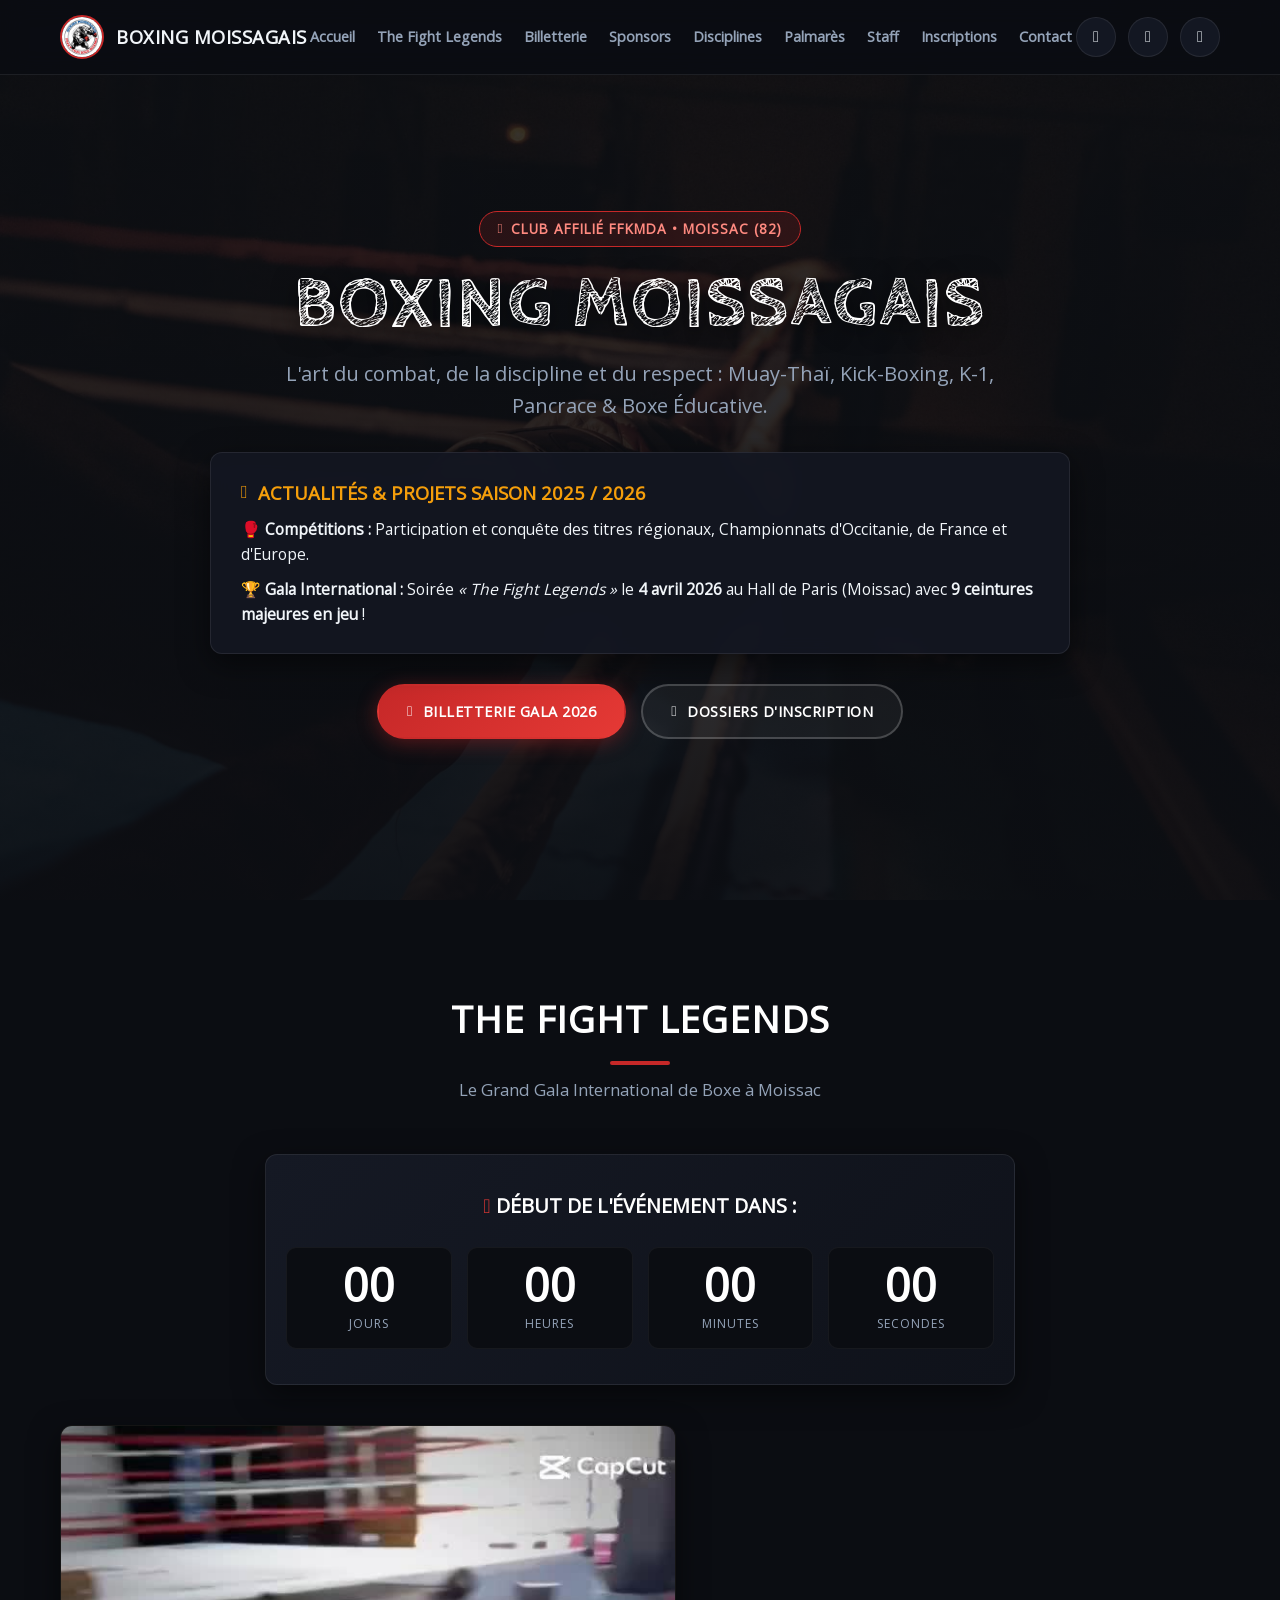
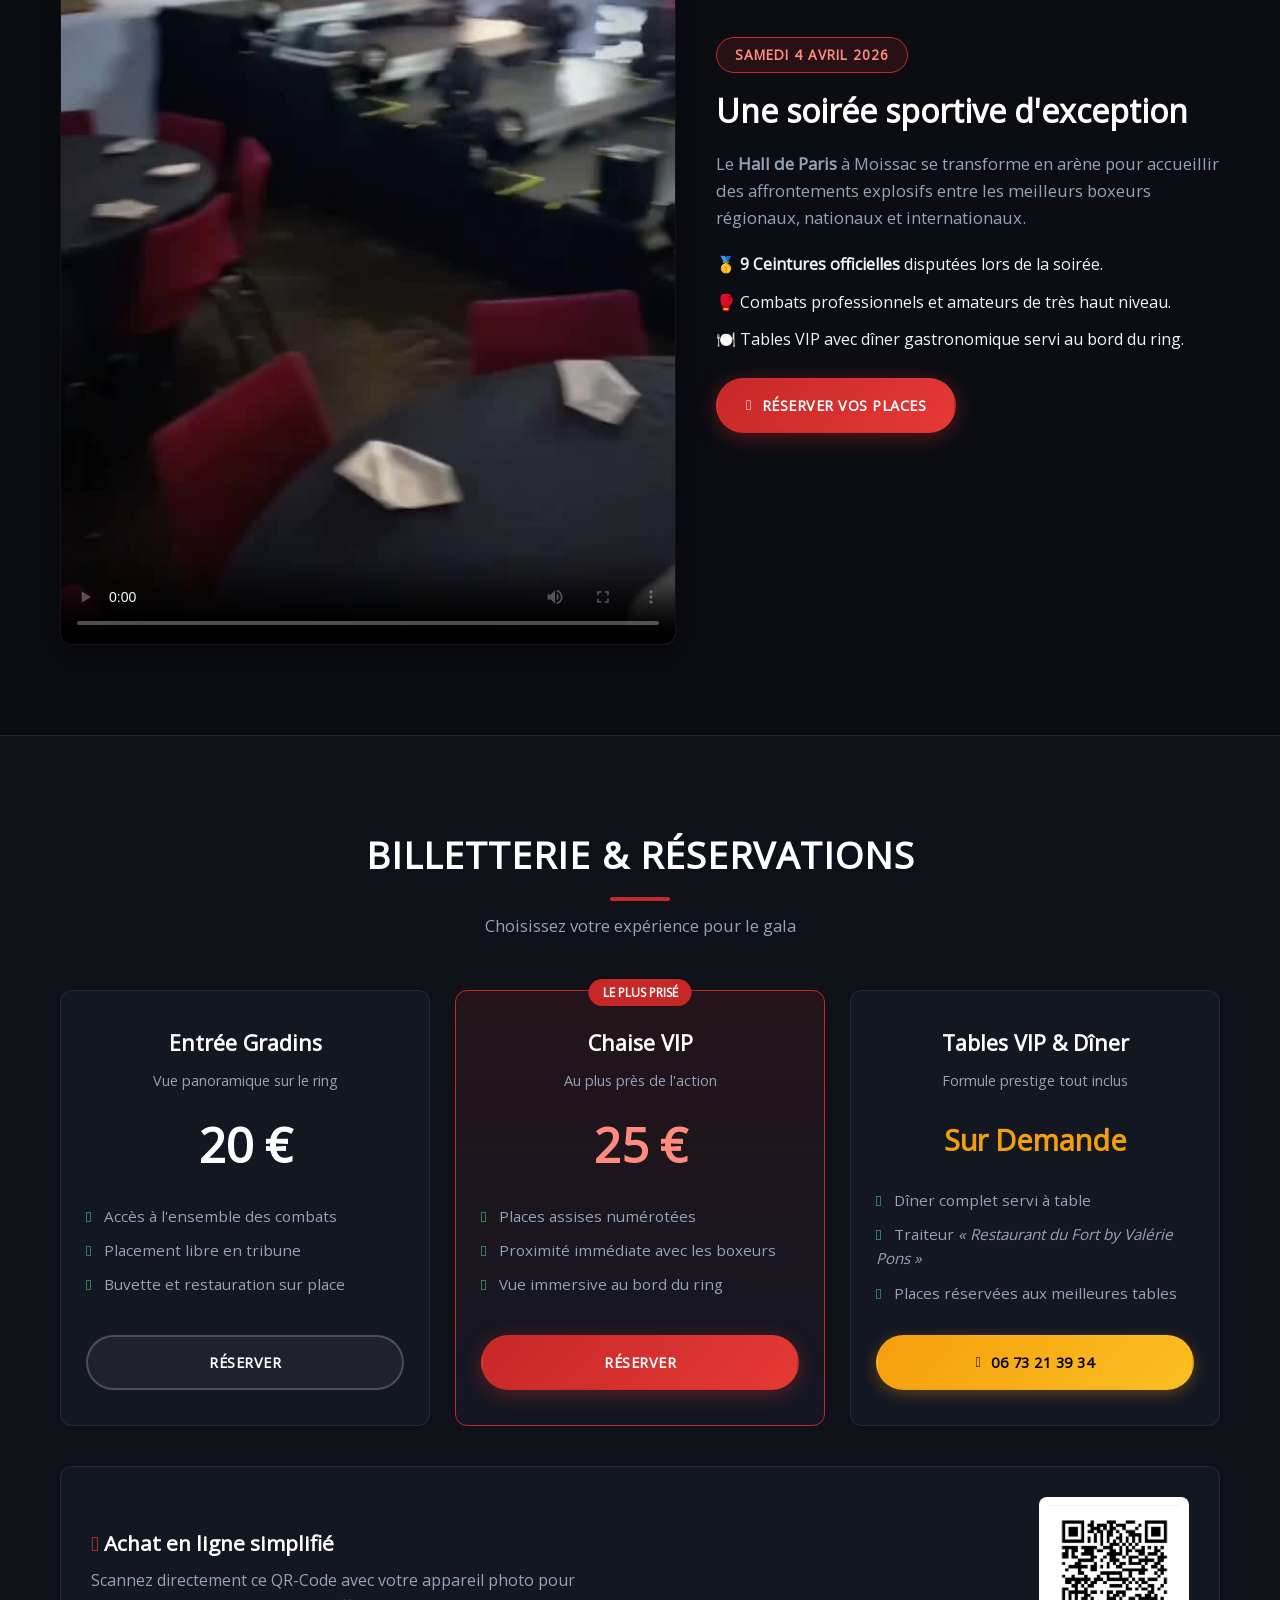
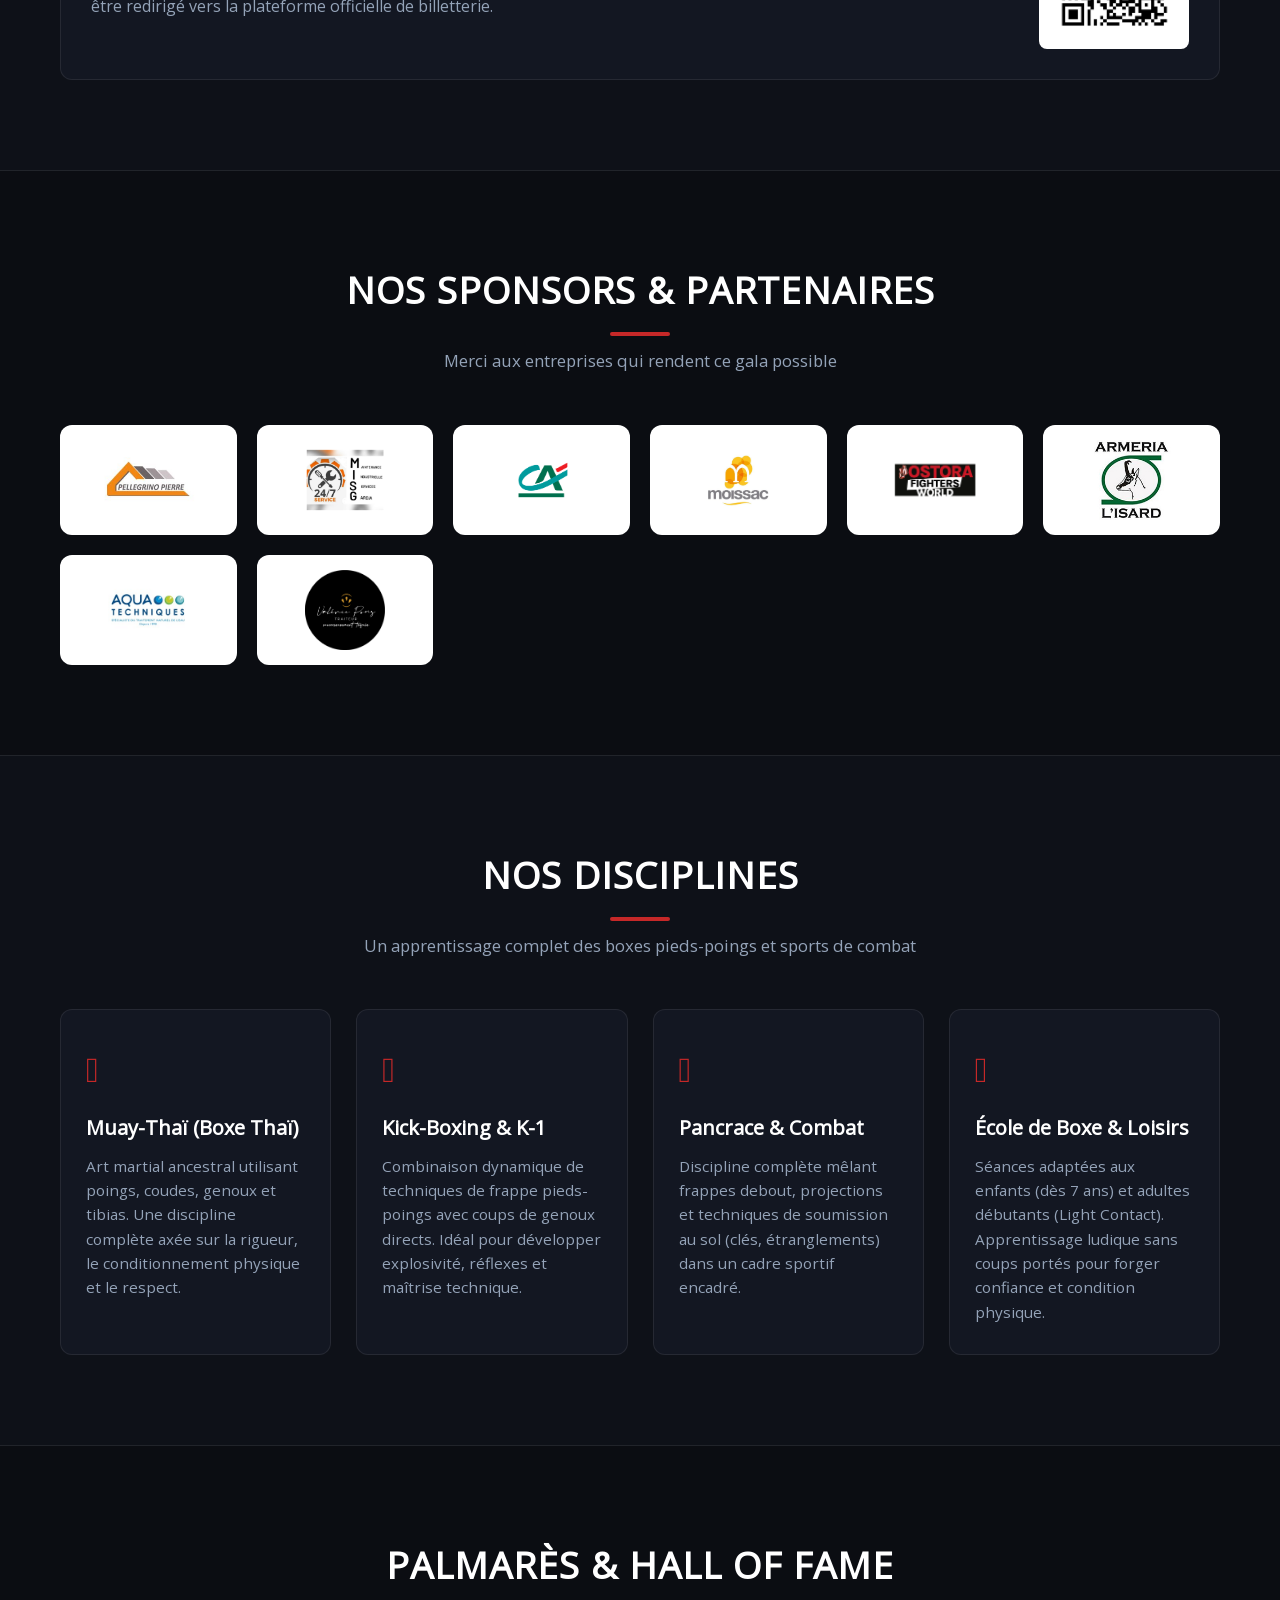
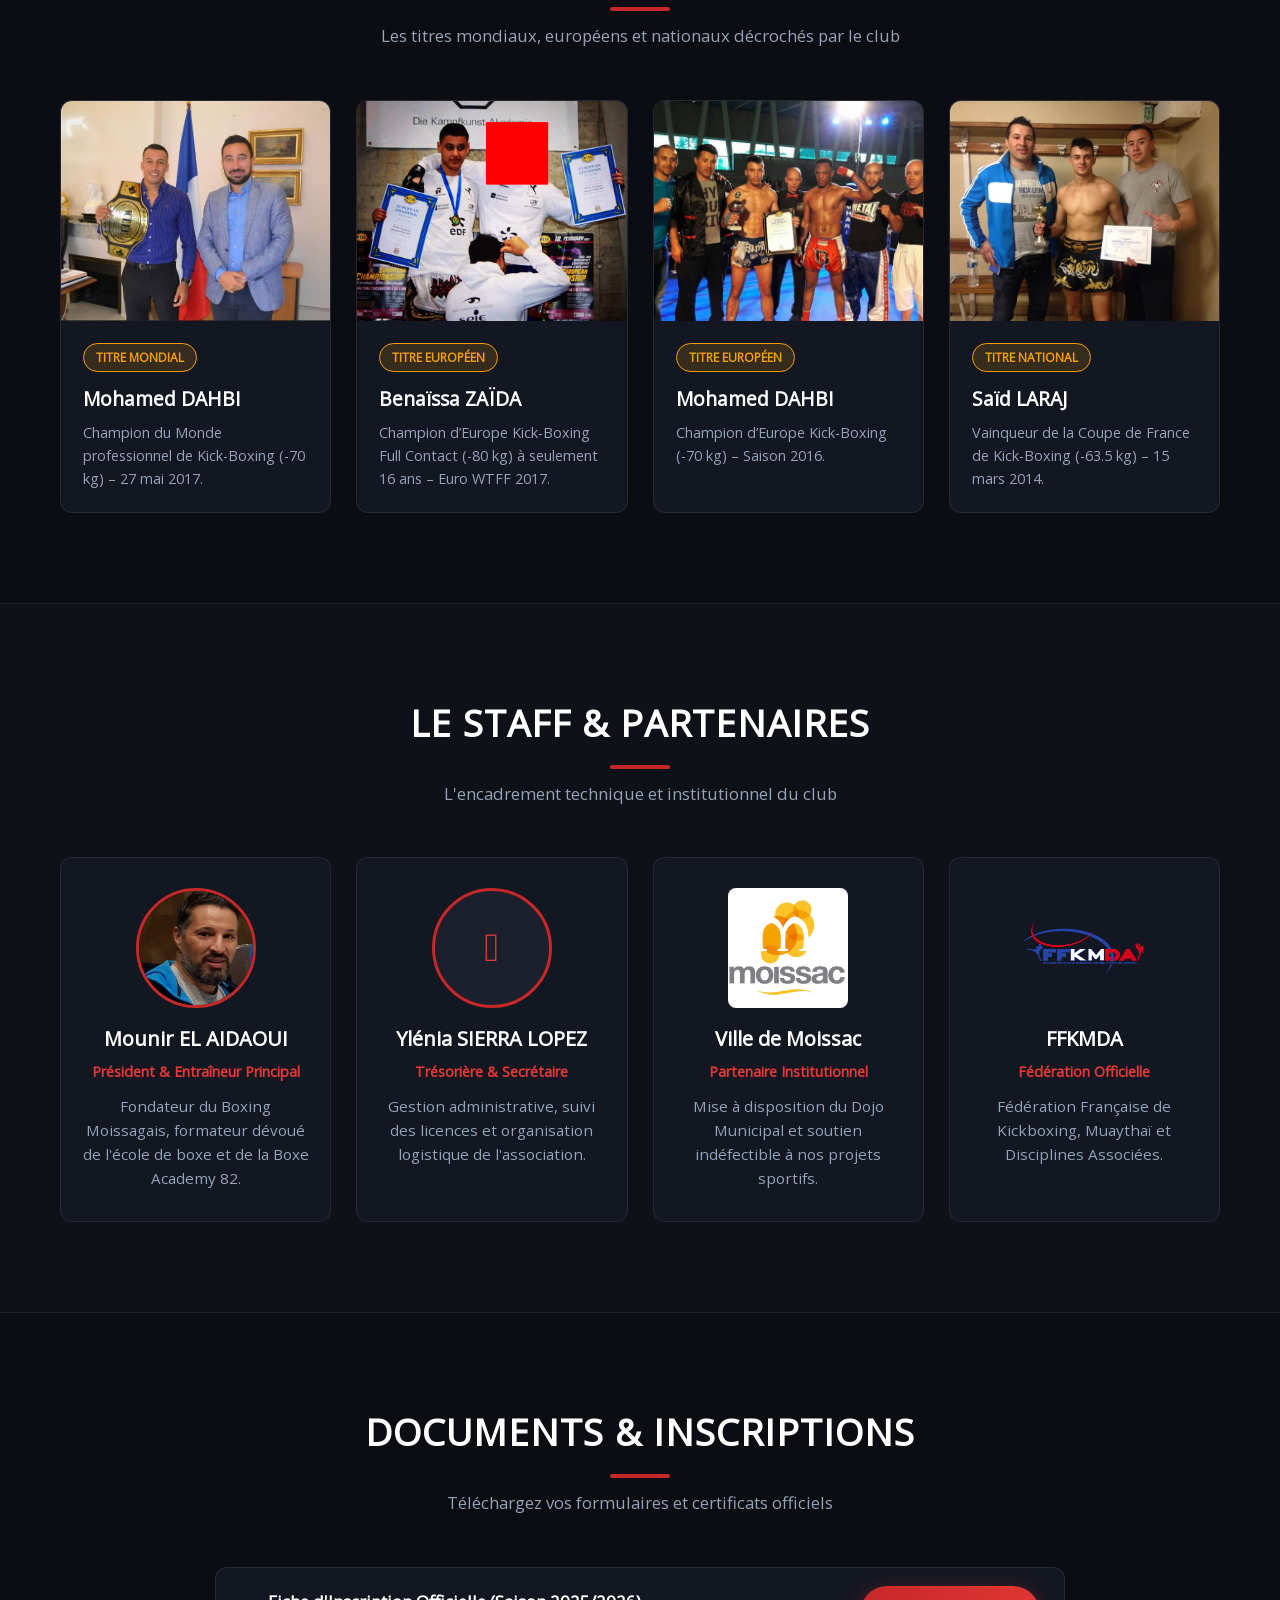
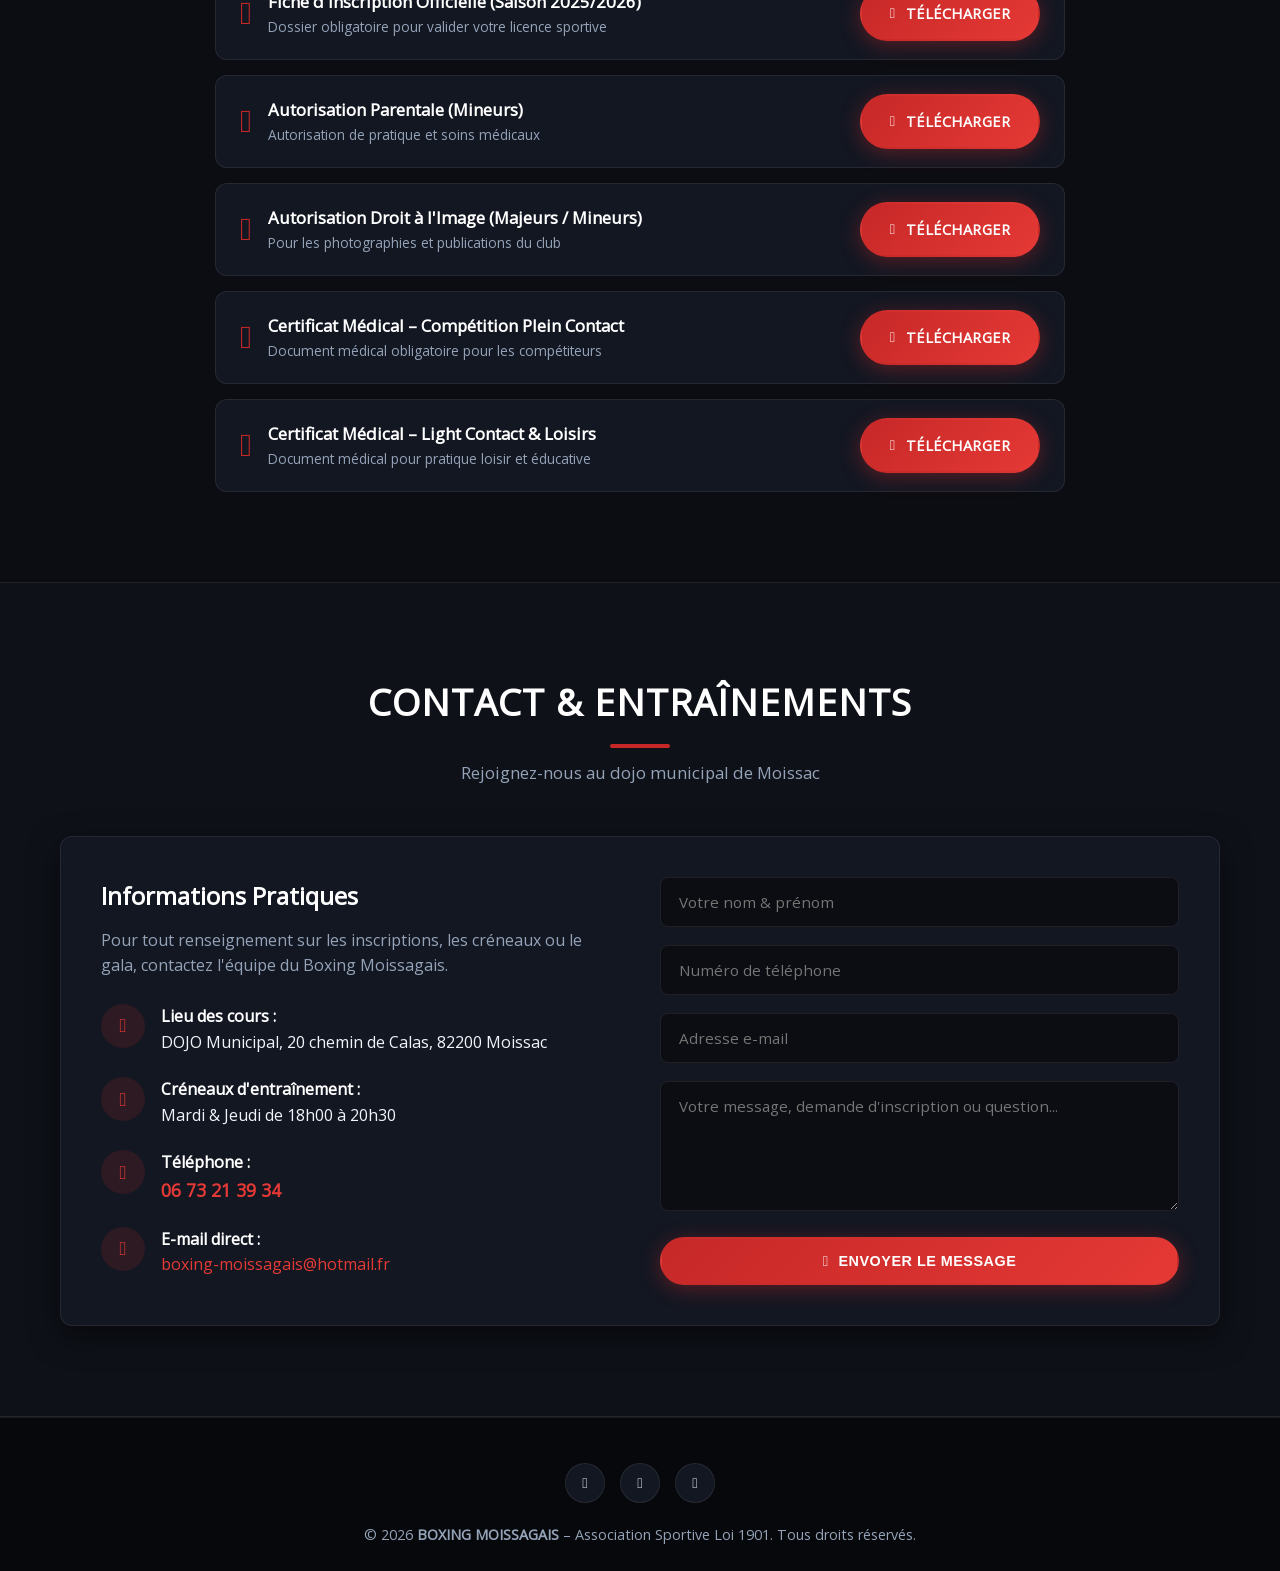
==== commit f6fc0ea4: "Refonte complete design moderne, mobile drawer et contraste optimal" ====
--- a/index.html
+++ b/index.html
@@ -3,28 +3,25 @@
 <head>
   <meta charset="utf-8">
   <meta http-equiv="X-UA-Compatible" content="IE=edge">
-  <meta name="viewport" content="width=device-width, initial-scale=1">
-  <meta name="format-detection" content="telephone=no">
-
-  <title>BOXING MOISSAGAIS | Club de Kick-Boxing & Boxe Thaï à Moissac</title>
-  <meta name="description" content="Site officiel du Boxing Moissagais : Kick-Boxing, Muay-Thaï, K-1, Pancrace et Boxe Éducative à Moissac. Actualités, gala The Fight Legends, inscriptions et palmarès.">
-  <meta name="keywords" content="Boxe, Boxing Moissagais, Kick-Boxing, Muay-Thai, K1, Pancrace, Moissac, Club de Boxe, The Fight Legends">
-
-  <!-- Favicons locaux -->
+  <meta name="viewport" content="width=device-width, initial-scale=1.0, maximum-scale=5.0">
+
+  <title>BOXING MOISSAGAIS | Club de Kick-Boxing, Muay-Thaï & K-1 à Moissac</title>
+  <meta name="description" content="Site officiel du Boxing Moissagais : cours de Kick-Boxing, Muay-Thaï, K-1, Pancrace et Boxe éducative à Moissac. Inscriptions, palmarès et Gala The Fight Legends.">
+  <meta name="keywords" content="Boxe Moissac, Kick-Boxing Moissac, Muay Thai, K1, Pancrace, Gala The Fight Legends, Mounir El Aidaoui, Dojo Moissac">
+
+  <!-- Open Graph -->
+  <meta property="og:type" content="website">
+  <meta property="og:title" content="BOXING MOISSAGAIS | Club Officiel de Boxe à Moissac">
+  <meta property="og:description" content="Rejoignez le Boxing Moissagais : du loisir à la compétition de haut niveau. Infos gala, billetterie et inscriptions.">
+  <meta property="og:image" content="./assets/2000_60d2162d8c5e0.jpg">
+
+  <!-- Favicons -->
   <link rel="shortcut icon" href="./assets/Icon_blue.png" type="image/x-icon">
-  <link rel="icon" href="./assets/Icon_blue.png" type="image/x-icon">
   <link rel="apple-touch-icon" href="./assets/pwaImage.png">
   <meta name="theme-color" content="#a23131">
 
   <!-- Polices locales -->
   <style>
-    @font-face {
-      font-family: 'Cabin Sketch';
-      font-style: normal;
-      font-weight: 400;
-      font-display: swap;
-      src: url('./assets/QGYpz_kZZAGCONcK2A4bGOj8mNhNy_r-Kw.woff2') format('woff2');
-    }
     @font-face {
       font-family: 'Cabin Sketch';
       font-style: normal;
@@ -39,32 +36,27 @@
       font-display: swap;
       src: url('./assets/memvYaGs126MiZpBA-UvWbX2vVnXBbObj2OVTS-mu0SC55I.woff2') format('woff2');
     }
-    @font-face {
-      font-family: 'Open Sans';
-      font-style: normal;
-      font-weight: 700;
-      font-display: swap;
-      src: url('./assets/memvYaGs126MiZpBA-UvWbX2vVnXBbObj2OVTS-mu0SC55I.woff2') format('woff2');
-    }
   </style>
 
-  <!-- FontAwesome Local -->
+  <!-- FontAwesome (local avec fallback CDN sécurisé) -->
   <link rel="stylesheet" href="./assets/font-awesome.min.css">
-
-  <!-- Feuille de style personnalisée & responsive -->
+  <link rel="stylesheet" href="[https://cdnjs.cloudflare.com/ajax/libs/font-awesome/4.7.0/css/font-awesome.min.css](https://cdnjs.cloudflare.com/ajax/libs/font-awesome/4.7.0/css/font-awesome.min.css)">
+
   <style>
     :root {
-      --primary: #a23131;
-      --primary-dark: #7a1d1d;
-      --primary-glow: rgba(162, 49, 49, 0.35);
-      --bg-dark: #0f1115;
-      --bg-card: #181b22;
-      --bg-card-hover: #222631;
-      --text-main: #f0f2f5;
-      --text-muted: #a0a6b5;
-      --gold: #d4af37;
+      --primary: #c62828;
+      --primary-light: #e53935;
+      --primary-dark: #8e0000;
+      --gold: #f59e0b;
+      --gold-light: #fbbf24;
+      --dark: #0b0d12;
+      --dark-card: #131722;
+      --dark-card-hover: #1c2232;
       --border: rgba(255, 255, 255, 0.08);
+      --text: #f1f5f9;
+      --text-muted: #94a3b8;
       --radius: 12px;
+      --shadow: 0 10px 30px rgba(0, 0, 0, 0.5);
       --transition: all 0.3s cubic-bezier(0.25, 0.8, 0.25, 1);
     }
 
@@ -79,9 +71,9 @@
     }
 
     body {
-      font-family: 'Open Sans', -apple-system, BlinkMacSystemFont, sans-serif;
-      background-color: var(--bg-dark);
-      color: var(--text-main);
+      font-family: 'Open Sans', system-ui, -apple-system, sans-serif;
+      background-color: var(--dark);
+      color: var(--text);
       line-height: 1.6;
       overflow-x: hidden;
     }
@@ -98,7 +90,6 @@
       display: block;
     }
 
-    /* Utilitaires & Layout */
     .container {
       width: 100%;
       max-width: 1200px;
@@ -106,54 +97,14 @@
       padding: 0 20px;
     }
 
-    .section {
-      padding: 80px 0;
-      position: relative;
-    }
-
-    .section-alt {
-      background-color: rgba(255, 255, 255, 0.02);
-      border-top: 1px solid var(--border);
-      border-bottom: 1px solid var(--border);
-    }
-
-    .section-title-wrap {
-      text-align: center;
-      margin-bottom: 50px;
-    }
-
-    .section-title {
-      font-size: 2.2rem;
-      font-weight: 700;
-      text-transform: uppercase;
-      letter-spacing: 1px;
-      position: relative;
-      display: inline-block;
-      margin-bottom: 15px;
-    }
-
-    .section-title::after {
-      content: '';
-      display: block;
-      width: 60px;
-      height: 4px;
-      background: var(--primary);
-      margin: 10px auto 0;
-      border-radius: 2px;
-    }
-
-    .section-subtitle {
-      color: var(--text-muted);
-      font-size: 1.1rem;
-    }
-
+    /* Boutons */
     .btn {
       display: inline-flex;
       align-items: center;
       justify-content: center;
-      gap: 8px;
-      padding: 12px 28px;
-      border-radius: 30px;
+      gap: 10px;
+      padding: 14px 28px;
+      border-radius: 50px;
       font-weight: 700;
       text-transform: uppercase;
       font-size: 0.9rem;
@@ -164,334 +115,447 @@
     }
 
     .btn-primary {
+      background: linear-gradient(135deg, var(--primary), var(--primary-light));
+      color: #fff;
+      box-shadow: 0 4px 20px rgba(198, 40, 40, 0.4);
+    }
+
+    .btn-primary:hover {
+      background: linear-gradient(135deg, var(--primary-light), var(--primary-dark));
+      transform: translateY(-2px);
+      box-shadow: 0 8px 25px rgba(198, 40, 40, 0.6);
+      color: #fff;
+    }
+
+    .btn-outline {
+      background: rgba(255, 255, 255, 0.05);
+      border-color: rgba(255, 255, 255, 0.2);
+      color: #fff;
+    }
+
+    .btn-outline:hover {
       background: var(--primary);
-      color: #fff;
-      box-shadow: 0 4px 15px var(--primary-glow);
-    }
-
-    .btn-primary:hover {
-      background: var(--primary-dark);
+      border-color: var(--primary);
       transform: translateY(-2px);
-      box-shadow: 0 6px 20px var(--primary-glow);
-    }
-
-    .btn-outline {
-      border-color: rgba(255, 255, 255, 0.3);
-      color: #fff;
-    }
-
-    .btn-outline:hover {
-      border-color: var(--primary);
+      color: #fff;
+    }
+
+    .btn-gold {
+      background: linear-gradient(135deg, var(--gold), var(--gold-light));
+      color: #000;
+      font-weight: 800;
+      box-shadow: 0 4px 15px rgba(245, 158, 11, 0.3);
+    }
+
+    .btn-gold:hover {
+      transform: translateY(-2px);
+      box-shadow: 0 6px 20px rgba(245, 158, 11, 0.5);
+    }
+
+    /* Sections */
+    .section {
+      padding: 90px 0;
+      position: relative;
+    }
+
+    .section-alt {
+      background-color: #0e1118;
+      border-top: 1px solid var(--border);
+      border-bottom: 1px solid var(--border);
+    }
+
+    .section-title-wrap {
+      text-align: center;
+      margin-bottom: 50px;
+    }
+
+    .section-title {
+      font-size: 2.3rem;
+      font-weight: 800;
+      text-transform: uppercase;
+      letter-spacing: 1px;
+      color: #fff;
+      display: inline-block;
+      position: relative;
+    }
+
+    .section-title::after {
+      content: '';
+      display: block;
+      width: 60px;
+      height: 4px;
       background: var(--primary);
-      transform: translateY(-2px);
-    }
-
-    /* Header & Navigation */
+      margin: 12px auto 0;
+      border-radius: 2px;
+    }
+
+    .section-subtitle {
+      color: var(--text-muted);
+      font-size: 1.05rem;
+      margin-top: 12px;
+    }
+
+    /* Navigation */
     .navbar {
       position: fixed;
       top: 0;
       left: 0;
       width: 100%;
+      height: 75px;
       z-index: 1000;
-      background: rgba(15, 17, 21, 0.92);
-      backdrop-filter: blur(10px);
+      background: rgba(11, 13, 18, 0.95);
+      backdrop-filter: blur(12px);
       border-bottom: 1px solid var(--border);
-      transition: var(--transition);
     }
 
     .nav-container {
       display: flex;
       align-items: center;
       justify-content: space-between;
-      height: 75px;
+      height: 100%;
     }
 
     .nav-brand {
       display: flex;
       align-items: center;
       gap: 12px;
-      font-size: 1.25rem;
-      font-weight: 700;
+      font-weight: 800;
+      font-size: 1.15rem;
       text-transform: uppercase;
       letter-spacing: 0.5px;
     }
 
     .nav-brand img {
-      width: 45px;
-      height: 45px;
+      width: 44px;
+      height: 44px;
       border-radius: 50%;
       border: 2px solid var(--primary);
+      object-fit: cover;
     }
 
     .nav-menu {
       display: flex;
       list-style: none;
       align-items: center;
-      gap: 20px;
+      gap: 22px;
     }
 
     .nav-link {
       font-size: 0.9rem;
       font-weight: 600;
       color: var(--text-muted);
-      transition: var(--transition);
+      position: relative;
+      padding: 8px 0;
     }
 
     .nav-link:hover {
       color: #fff;
     }
 
+    .nav-link:hover::after {
+      content: '';
+      position: absolute;
+      bottom: 0;
+      left: 0;
+      width: 100%;
+      height: 2px;
+      background: var(--primary);
+    }
+
     .nav-actions {
       display: flex;
       align-items: center;
-      gap: 15px;
-    }
-
-    .nav-icon-btn {
-      width: 38px;
-      height: 38px;
+      gap: 12px;
+    }
+
+    .nav-icon {
+      width: 40px;
+      height: 40px;
       border-radius: 50%;
-      background: rgba(255, 255, 255, 0.05);
+      background: var(--dark-card);
+      border: 1px solid var(--border);
       display: flex;
       align-items: center;
       justify-content: center;
-      color: var(--text-main);
-      border: 1px solid var(--border);
-    }
-
-    .nav-icon-btn:hover {
+      color: var(--text);
+    }
+
+    .nav-icon:hover {
       background: var(--primary);
       color: #fff;
     }
 
-    .mobile-toggle {
+    /* Menu Hamburger Mobile */
+    .mobile-btn {
       display: none;
       background: none;
       border: none;
       color: #fff;
-      font-size: 1.5rem;
+      font-size: 1.6rem;
       cursor: pointer;
-    }
-
-    /* Hero Section */
+      padding: 5px;
+      z-index: 1001;
+    }
+
+    .mobile-drawer {
+      position: fixed;
+      top: 0;
+      right: -100%;
+      width: 280px;
+      height: 100vh;
+      background: #0f131d;
+      border-left: 1px solid var(--border);
+      z-index: 1000;
+      padding: 90px 25px 30px;
+      display: flex;
+      flex-direction: column;
+      gap: 18px;
+      transition: right 0.3s ease-in-out;
+      box-shadow: -10px 0 30px rgba(0, 0, 0, 0.8);
+    }
+
+    .mobile-drawer.open {
+      right: 0;
+    }
+
+    .mobile-drawer a {
+      font-size: 1.05rem;
+      font-weight: 700;
+      color: var(--text);
+      display: flex;
+      align-items: center;
+      gap: 12px;
+      padding: 10px 0;
+      border-bottom: 1px solid rgba(255, 255, 255, 0.05);
+    }
+
+    .mobile-drawer a i {
+      color: var(--primary);
+      width: 20px;
+    }
+
+    .drawer-overlay {
+      position: fixed;
+      top: 0;
+      left: 0;
+      width: 100vw;
+      height: 100vh;
+      background: rgba(0, 0, 0, 0.7);
+      z-index: 999;
+      display: none;
+    }
+
+    .drawer-overlay.active {
+      display: block;
+    }
+
+    /* Hero */
     .hero {
       min-height: 100vh;
       display: flex;
       align-items: center;
+      justify-content: center;
+      padding: 130px 20px 80px;
+      text-align: center;
       position: relative;
-      padding: 120px 0 80px;
-      background: linear-gradient(180deg, rgba(15, 17, 21, 0.75) 0%, rgba(15, 17, 21, 0.95) 100%),
+      background: linear-gradient(180deg, rgba(11, 13, 18, 0.8) 0%, rgba(11, 13, 18, 0.95) 100%),
                   url('./assets/2000_60d2162d8c5e0.jpg') center/cover no-repeat;
     }
 
     .hero-content {
-      max-width: 800px;
-      margin: 0 auto;
-      text-align: center;
-    }
-
-    .hero-badge {
-      display: inline-block;
-      padding: 6px 16px;
-      background: rgba(162, 49, 49, 0.2);
+      max-width: 900px;
+    }
+
+    .hero-tag {
+      display: inline-flex;
+      align-items: center;
+      gap: 8px;
+      background: rgba(198, 40, 40, 0.15);
       border: 1px solid var(--primary);
-      color: #ff7676;
-      border-radius: 20px;
+      color: #ff8a80;
+      padding: 6px 18px;
+      border-radius: 30px;
       font-size: 0.85rem;
-      font-weight: 700;
+      font-weight: 800;
       text-transform: uppercase;
+      letter-spacing: 1px;
       margin-bottom: 20px;
     }
 
     .hero-title {
-      font-family: 'Cabin Sketch', cursive;
-      font-size: 4rem;
-      line-height: 1.1;
+      font-family: 'Cabin Sketch', cursive, sans-serif;
+      font-size: 4.5rem;
+      line-height: 1.05;
+      text-transform: uppercase;
+      letter-spacing: 2px;
+      color: #fff;
       margin-bottom: 15px;
-      color: #fff;
-      text-shadow: 0 4px 20px rgba(0, 0, 0, 0.8);
-    }
-
-    .hero-subtitle {
-      font-size: 1.4rem;
+      text-shadow: 0 4px 25px rgba(0, 0, 0, 0.8);
+    }
+
+    .hero-desc {
+      font-size: 1.25rem;
       color: var(--text-muted);
-      margin-bottom: 30px;
+      max-width: 750px;
+      margin: 0 auto 30px;
       font-weight: 400;
     }
 
-    .hero-box {
-      background: rgba(24, 27, 34, 0.8);
+    .hero-card {
+      background: rgba(19, 23, 34, 0.9);
       backdrop-filter: blur(10px);
       border: 1px solid var(--border);
       border-radius: var(--radius);
-      padding: 25px;
-      margin-bottom: 35px;
+      padding: 25px 30px;
+      margin: 30px auto;
       text-align: left;
-    }
-
-    .hero-box h3 {
+      box-shadow: var(--shadow);
+    }
+
+    .hero-card h3 {
+      color: var(--gold);
+      font-size: 1.15rem;
+      text-transform: uppercase;
+      margin-bottom: 10px;
+      display: flex;
+      align-items: center;
+      gap: 10px;
+    }
+
+    .hero-card ul {
+      list-style: none;
+      display: grid;
+      gap: 10px;
+      font-size: 0.98rem;
+    }
+
+    .hero-card li i {
       color: var(--primary);
-      margin-bottom: 10px;
-      font-size: 1.1rem;
-      display: flex;
-      align-items: center;
-      gap: 8px;
-    }
-
-    .hero-box ul {
-      list-style: none;
-      display: flex;
-      flex-direction: column;
-      gap: 8px;
-      font-size: 0.95rem;
-    }
-
-    .hero-btns {
-      display: flex;
-      gap: 15px;
-      justify-content: center;
-      flex-wrap: wrap;
-    }
-
-    /* Countdown Widget */
-    .countdown-section {
-      background: linear-gradient(135deg, #181b22, #111317);
-      border-top: 2px solid var(--primary);
-      padding: 40px 0;
-    }
-
-    .countdown-grid {
-      display: flex;
-      justify-content: center;
-      gap: 20px;
-      flex-wrap: wrap;
-      margin-top: 20px;
-    }
-
-    .countdown-card {
-      background: var(--bg-dark);
+      margin-right: 8px;
+    }
+
+    /* Compte à Rebours */
+    .countdown-box {
+      background: linear-gradient(135deg, #151924, #0f121a);
       border: 1px solid var(--border);
       border-radius: var(--radius);
-      min-width: 110px;
-      padding: 20px 15px;
+      padding: 35px 20px;
       text-align: center;
-      box-shadow: 0 8px 24px rgba(0, 0, 0, 0.4);
-    }
-
-    .countdown-num {
-      font-size: 2.5rem;
-      font-weight: 700;
-      color: var(--primary);
+      box-shadow: var(--shadow);
+      max-width: 750px;
+      margin: 0 auto;
+    }
+
+    .countdown-grid {
+      display: grid;
+      grid-template-columns: repeat(4, 1fr);
+      gap: 15px;
+      margin-top: 25px;
+    }
+
+    .countdown-item {
+      background: #0b0d12;
+      border: 1px solid rgba(255, 255, 255, 0.05);
+      border-radius: 10px;
+      padding: 15px 10px;
+    }
+
+    .countdown-number {
+      font-size: 2.8rem;
+      font-weight: 800;
+      color: #fff;
+      display: block;
       line-height: 1;
-      font-family: 'Open Sans', sans-serif;
+      font-variant-numeric: tabular-nums;
     }
 
     .countdown-label {
-      font-size: 0.8rem;
+      font-size: 0.75rem;
       text-transform: uppercase;
       color: var(--text-muted);
+      letter-spacing: 1px;
       margin-top: 6px;
-      letter-spacing: 1px;
-    }
-
-    /* Gala & Video Grid */
-    .media-grid {
+      display: block;
+    }
+
+    /* Vidéo & Médias Gala */
+    .gala-grid {
       display: grid;
-      grid-template-columns: 1fr 1fr;
+      grid-template-columns: 1.1fr 0.9fr;
       gap: 40px;
       align-items: center;
-    }
-
-    .video-wrapper {
+      margin-top: 40px;
+    }
+
+    .video-container {
       position: relative;
       border-radius: var(--radius);
       overflow: hidden;
       border: 1px solid var(--border);
-      box-shadow: 0 10px 30px rgba(0,0,0,0.5);
+      box-shadow: var(--shadow);
       background: #000;
     }
 
-    .video-wrapper video {
+    .video-container video {
       width: 100%;
       height: 100%;
+      display: block;
       object-fit: cover;
-      display: block;
-    }
-
-    .poster-img {
-      border-radius: var(--radius);
-      border: 1px solid var(--border);
-      box-shadow: 0 10px 30px rgba(0,0,0,0.5);
-    }
-
-    /* Billetterie & Pricing Cards */
+    }
+
+    /* Billetterie */
     .pricing-grid {
       display: grid;
       grid-template-columns: repeat(auto-fit, minmax(280px, 1fr));
-      gap: 30px;
-      margin-top: 40px;
-    }
-
-    .price-card {
-      background: var(--bg-card);
+      gap: 25px;
+      margin-top: 30px;
+    }
+
+    .pricing-card {
+      background: var(--dark-card);
       border: 1px solid var(--border);
       border-radius: var(--radius);
       padding: 35px 25px;
       text-align: center;
-      position: relative;
       transition: var(--transition);
       display: flex;
       flex-direction: column;
       justify-content: space-between;
-    }
-
-    .price-card.featured {
+      position: relative;
+    }
+
+    .pricing-card.vip-card {
       border-color: var(--primary);
-      background: linear-gradient(180deg, rgba(162, 49, 49, 0.15) 0%, var(--bg-card) 100%);
-      transform: scale(1.03);
-    }
-
-    .price-card:hover {
+      background: linear-gradient(180deg, rgba(198, 40, 40, 0.12) 0%, var(--dark-card) 100%);
+    }
+
+    .pricing-card:hover {
       transform: translateY(-6px);
+      box-shadow: var(--shadow);
       border-color: var(--primary);
-      box-shadow: 0 12px 30px rgba(0,0,0,0.4);
-    }
-
-    .price-badge {
-      position: absolute;
-      top: -12px;
-      left: 50%;
-      transform: translateX(-50%);
-      background: var(--primary);
-      color: #fff;
-      font-size: 0.75rem;
-      font-weight: 700;
-      text-transform: uppercase;
-      padding: 4px 12px;
-      border-radius: 12px;
-    }
-
-    .price-title {
-      font-size: 1.4rem;
-      margin-bottom: 10px;
-    }
-
-    .price-amount {
-      font-size: 2.8rem;
-      font-weight: 700;
+    }
+
+    .pricing-card h3 {
+      font-size: 1.35rem;
+      color: #fff;
+      margin-bottom: 8px;
+    }
+
+    .price-value {
+      font-size: 3rem;
+      font-weight: 800;
       color: #fff;
       margin: 15px 0;
     }
 
-    .price-amount span {
-      font-size: 1rem;
-      color: var(--text-muted);
-    }
-
-    .price-features {
+    .pricing-card.vip-card .price-value {
+      color: #ff8a80;
+    }
+
+    .pricing-features {
       list-style: none;
+      text-align: left;
       margin: 20px 0 30px;
-      text-align: left;
       font-size: 0.95rem;
       color: var(--text-muted);
       display: flex;
@@ -499,54 +563,106 @@
       gap: 10px;
     }
 
-    .price-features li {
-      display: flex;
-      align-items: center;
-      gap: 10px;
-    }
-
-    .price-features li i {
+    .pricing-features li i {
       color: #4ade80;
-    }
-
-    /* Sponsors Grid */
+      margin-right: 8px;
+    }
+
+    .qr-banner {
+      background: var(--dark-card);
+      border: 1px solid var(--border);
+      border-radius: var(--radius);
+      padding: 30px;
+      margin-top: 40px;
+      display: flex;
+      align-items: center;
+      justify-content: space-between;
+      flex-wrap: wrap;
+      gap: 25px;
+    }
+
+    .qr-banner img {
+      max-width: 150px;
+      border-radius: 8px;
+      background: #fff;
+      padding: 8px;
+    }
+
+    /* Sponsors */
     .sponsors-grid {
       display: grid;
-      grid-template-columns: repeat(auto-fill, minmax(160px, 1fr));
+      grid-template-columns: repeat(auto-fit, minmax(170px, 1fr));
       gap: 20px;
       align-items: center;
     }
 
-    .sponsor-item {
-      background: #fff;
+    .sponsor-box {
+      background: #ffffff;
       padding: 15px;
       border-radius: var(--radius);
+      height: 110px;
       display: flex;
       align-items: center;
       justify-content: center;
-      height: 110px;
       transition: var(--transition);
     }
 
-    .sponsor-item:hover {
+    .sponsor-box:hover {
       transform: translateY(-4px) scale(1.03);
-      box-shadow: 0 8px 20px rgba(0,0,0,0.3);
-    }
-
-    .sponsor-item img {
+      box-shadow: 0 8px 25px rgba(0, 0, 0, 0.4);
+    }
+
+    .sponsor-box img {
       max-height: 80px;
       object-fit: contain;
     }
 
-    /* Cards (Articles, Palmarès, Staff) */
-    .cards-grid {
+    /* Disciplines */
+    .disciplines-grid {
       display: grid;
-      grid-template-columns: repeat(auto-fill, minmax(280px, 1fr));
+      grid-template-columns: repeat(auto-fit, minmax(260px, 1fr));
       gap: 25px;
     }
 
-    .card {
-      background: var(--bg-card);
+    .discipline-card {
+      background: var(--dark-card);
+      border: 1px solid var(--border);
+      border-radius: var(--radius);
+      padding: 30px 25px;
+      transition: var(--transition);
+    }
+
+    .discipline-card:hover {
+      transform: translateY(-5px);
+      border-color: var(--primary);
+    }
+
+    .discipline-card .icon {
+      font-size: 2.2rem;
+      color: var(--primary);
+      margin-bottom: 15px;
+    }
+
+    .discipline-card h3 {
+      font-size: 1.25rem;
+      color: #fff;
+      margin-bottom: 10px;
+    }
+
+    .discipline-card p {
+      font-size: 0.95rem;
+      color: var(--text-muted);
+    }
+
+    /* Palmarès & Hall of Fame */
+    .palmares-grid {
+      display: grid;
+      grid-template-columns: repeat(auto-fit, minmax(270px, 1fr));
+      gap: 25px;
+    }
+
+    .champ-card {
+      background: var(--dark-card);
       border: 1px solid var(--border);
       border-radius: var(--radius);
       overflow: hidden;
@@ -555,61 +671,105 @@
       flex-direction: column;
     }
 
-    .card:hover {
-      transform: translateY(-5px);
-      background: var(--bg-card-hover);
-      border-color: rgba(255,255,255,0.15);
-      box-shadow: 0 10px 25px rgba(0,0,0,0.3);
-    }
-
-    .card-img {
-      height: 200px;
+    .champ-card:hover {
+      transform: translateY(-6px);
+      box-shadow: var(--shadow);
+      border-color: rgba(245, 158, 11, 0.4);
+    }
+
+    .champ-img {
+      height: 220px;
       width: 100%;
       object-fit: cover;
-      background-position: center;
-      background-size: cover;
-    }
-
-    .card-body {
-      padding: 20px;
+    }
+
+    .champ-info {
+      padding: 22px;
       flex: 1;
       display: flex;
       flex-direction: column;
       justify-content: space-between;
     }
 
-    .card-meta {
-      font-size: 0.8rem;
-      color: var(--primary);
-      font-weight: 700;
+    .champ-badge {
+      display: inline-block;
+      align-self: flex-start;
+      background: rgba(245, 158, 11, 0.15);
+      border: 1px solid var(--gold);
+      color: var(--gold);
+      font-size: 0.75rem;
+      font-weight: 800;
       text-transform: uppercase;
-      margin-bottom: 8px;
-    }
-
-    .card-title {
-      font-size: 1.15rem;
-      font-weight: 700;
+      padding: 4px 12px;
+      border-radius: 20px;
       margin-bottom: 12px;
-      line-height: 1.4;
-    }
-
-    .card-text {
+    }
+
+    .champ-info h3 {
+      font-size: 1.2rem;
+      color: #fff;
+      margin-bottom: 6px;
+    }
+
+    .champ-info p {
       font-size: 0.9rem;
       color: var(--text-muted);
-      margin-bottom: 20px;
-    }
-
-    /* Documents Downloads */
+    }
+
+    /* Staff */
+    .staff-grid {
+      display: grid;
+      grid-template-columns: repeat(auto-fit, minmax(250px, 1fr));
+      gap: 25px;
+    }
+
+    .staff-card {
+      background: var(--dark-card);
+      border: 1px solid var(--border);
+      border-radius: var(--radius);
+      padding: 30px 20px;
+      text-align: center;
+      transition: var(--transition);
+    }
+
+    .staff-card:hover {
+      transform: translateY(-5px);
+      border-color: var(--primary);
+    }
+
+    .staff-avatar {
+      width: 120px;
+      height: 120px;
+      border-radius: 50%;
+      border: 3px solid var(--primary);
+      margin: 0 auto 15px;
+      object-fit: cover;
+    }
+
+    .staff-card h3 {
+      font-size: 1.25rem;
+      color: #fff;
+      margin-bottom: 5px;
+    }
+
+    .staff-card .role {
+      color: var(--primary-light);
+      font-weight: 700;
+      font-size: 0.9rem;
+      margin-bottom: 10px;
+    }
+
+    /* Documents & Téléchargements */
     .docs-list {
+      max-width: 850px;
+      margin: 0 auto;
       display: flex;
       flex-direction: column;
       gap: 15px;
-      max-width: 850px;
-      margin: 0 auto;
-    }
-
-    .doc-item {
-      background: var(--bg-card);
+    }
+
+    .doc-card {
+      background: var(--dark-card);
       border: 1px solid var(--border);
       border-radius: var(--radius);
       padding: 18px 24px;
@@ -620,59 +780,65 @@
       transition: var(--transition);
     }
 
-    .doc-item:hover {
+    .doc-card:hover {
       border-color: var(--primary);
-      background: var(--bg-card-hover);
+      background: var(--dark-card-hover);
       transform: translateX(4px);
     }
 
-    .doc-info {
-      display: flex;
-      align-items: center;
-      gap: 15px;
+    .doc-meta {
+      display: flex;
+      align-items: center;
+      gap: 16px;
     }
 
     .doc-icon {
-      font-size: 1.8rem;
+      font-size: 2rem;
       color: var(--primary);
     }
 
     .doc-name {
-      font-size: 1rem;
-      font-weight: 600;
-    }
-
-    /* Contact Form & Infos */
-    .contact-grid {
+      font-weight: 700;
+      font-size: 1.05rem;
+      color: #fff;
+    }
+
+    .doc-sub {
+      font-size: 0.85rem;
+      color: var(--text-muted);
+    }
+
+    /* Contact & Accès */
+    .contact-wrapper {
       display: grid;
       grid-template-columns: 1fr 1fr;
       gap: 40px;
-      background: var(--bg-card);
+      background: var(--dark-card);
       border: 1px solid var(--border);
       border-radius: var(--radius);
       padding: 40px;
-    }
-
-    .contact-info-list {
-      list-style: none;
+      box-shadow: var(--shadow);
+    }
+
+    .contact-details {
       display: flex;
       flex-direction: column;
-      gap: 20px;
+      gap: 22px;
       margin-top: 25px;
     }
 
-    .contact-info-item {
+    .contact-item {
       display: flex;
       align-items: flex-start;
-      gap: 15px;
-    }
-
-    .contact-info-icon {
-      width: 45px;
-      height: 45px;
+      gap: 16px;
+    }
+
+    .contact-icon {
+      width: 44px;
+      height: 44px;
       border-radius: 50%;
-      background: rgba(162, 49, 49, 0.15);
-      color: var(--primary);
+      background: rgba(198, 40, 40, 0.15);
+      color: var(--primary-light);
       display: flex;
       align-items: center;
       justify-content: center;
@@ -687,7 +853,7 @@
     .form-control {
       width: 100%;
       padding: 14px 18px;
-      background: rgba(0, 0, 0, 0.3);
+      background: #0b0d12;
       border: 1px solid var(--border);
       border-radius: 8px;
       color: #fff;
@@ -699,14 +865,14 @@
     .form-control:focus {
       outline: none;
       border-color: var(--primary);
-      box-shadow: 0 0 10px var(--primary-glow);
+      box-shadow: 0 0 10px rgba(198, 40, 40, 0.3);
     }
 
     /* Footer */
     .footer {
-      background: #090a0d;
+      background: #07080b;
       border-top: 1px solid var(--border);
-      padding: 40px 0 25px;
+      padding: 45px 0 25px;
       text-align: center;
       color: var(--text-muted);
       font-size: 0.9rem;
@@ -721,233 +887,292 @@
 
     /* Responsive */
     @media (max-width: 992px) {
-      .media-grid, .contact-grid {
-        grid-template-columns: 1fr;
-      }
       .nav-menu {
         display: none;
       }
-      .mobile-toggle {
+      .mobile-btn {
         display: block;
       }
+      .gala-grid,
+      .contact-wrapper {
+        grid-template-columns: 1fr;
+      }
     }
 
     @media (max-width: 768px) {
       .hero-title {
-        font-size: 2.8rem;
+        font-size: 3rem;
       }
       .section {
-        padding: 50px 0;
+        padding: 60px 0;
       }
-      .doc-item {
+      .doc-card {
         flex-direction: column;
         align-items: flex-start;
       }
-      .doc-item .btn {
+      .doc-card .btn {
         width: 100%;
       }
-      .countdown-card {
-        min-width: 75px;
-        padding: 12px 8px;
+      .countdown-number {
+        font-size: 2rem;
       }
-      .countdown-num {
-        font-size: 1.8rem;
+      .contact-wrapper {
+        padding: 25px;
       }
     }
   </style>
 </head>
 
-<body id="page-top">
-
-  <!-- Navigation Bar -->
+<body id="top">
+
+  <!-- Barre de Navigation -->
   <header class="navbar">
     <div class="container nav-container">
-      <a href="#page-top" class="nav-brand">
+      <a href="#top" class="nav-brand">
         <img src="./assets/400_64f0d58749112.jpg" alt="Logo Boxing Moissagais">
         <span>Boxing Moissagais</span>
       </a>
 
-      <ul class="nav-menu" id="navMenu">
-        <li><a href="#page-top" class="nav-link">Accueil</a></li>
+      <!-- Menu Desktop -->
+      <ul class="nav-menu">
+        <li><a href="#top" class="nav-link">Accueil</a></li>
         <li><a href="#gala" class="nav-link">The Fight Legends</a></li>
         <li><a href="#billetterie" class="nav-link">Billetterie</a></li>
         <li><a href="#sponsors" class="nav-link">Sponsors</a></li>
+        <li><a href="#disciplines" class="nav-link">Disciplines</a></li>
         <li><a href="#palmares" class="nav-link">Palmarès</a></li>
         <li><a href="#staff" class="nav-link">Staff</a></li>
         <li><a href="#documents" class="nav-link">Inscriptions</a></li>
         <li><a href="#contact" class="nav-link">Contact</a></li>
       </ul>
 
+      <!-- Actions rapides -->
       <div class="nav-actions">
-        <a href="tel:+33673213934" class="nav-icon-btn" title="Téléphone"><i class="fa fa-phone"></i></a>
-        <a href="mailto:boxing-moissagais@hotmail.fr" class="nav-icon-btn" title="Email"><i class="fa fa-envelope"></i></a>
-        <a href="[https://www.facebook.com/boxing.moissagais](https://www.facebook.com/boxing.moissagais)" target="_blank" rel="noopener noreferrer" class="nav-icon-btn" title="Facebook"><i class="fa fa-facebook"></i></a>
-        <button class="mobile-toggle" id="mobileToggle" aria-label="Ouvrir le menu"><i class="fa fa-bars"></i></button>
+        <a href="tel:+33673213934" class="nav-icon" title="Nous appeler"><i class="fa fa-phone"></i></a>
+        <a href="mailto:boxing-moissagais@hotmail.fr" class="nav-icon" title="Nous écrire"><i class="fa fa-envelope"></i></a>
+        <a href="[https://www.facebook.com/boxing.moissagais](https://www.facebook.com/boxing.moissagais)" target="_blank" rel="noopener noreferrer" class="nav-icon" title="Facebook"><i class="fa fa-facebook"></i></a>
+        <button class="mobile-btn" id="drawerToggle" aria-label="Menu Mobile"><i class="fa fa-bars"></i></button>
       </div>
     </div>
   </header>
 
+  <!-- Tiroir Mobile -->
+  <div class="drawer-overlay" id="drawerOverlay"></div>
+  <aside class="mobile-drawer" id="mobileDrawer">
+    <a href="#top" class="drawer-link"><i class="fa fa-home"></i> Accueil</a>
+    <a href="#gala" class="drawer-link"><i class="fa fa-trophy"></i> Gala 2026</a>
+    <a href="#billetterie" class="drawer-link"><i class="fa fa-ticket"></i> Billetterie</a>
+    <a href="#sponsors" class="drawer-link"><i class="fa fa-handshake-o"></i> Sponsors</a>
+    <a href="#disciplines" class="drawer-link"><i class="fa fa-shield"></i> Disciplines</a>
+    <a href="#palmares" class="drawer-link"><i class="fa fa-star"></i> Palmarès</a>
+    <a href="#staff" class="drawer-link"><i class="fa fa-users"></i> Staff</a>
+    <a href="#documents" class="drawer-link"><i class="fa fa-download"></i> Inscriptions</a>
+    <a href="#contact" class="drawer-link"><i class="fa fa-map-marker"></i> Contact & Dojo</a>
+  </aside>
+
   <!-- Hero Section -->
   <section class="hero">
-    <div class="container">
-      <div class="hero-content">
-        <span class="hero-badge">Saison Sportive 2025 / 2026</span>
-        <h1 class="hero-title">BOXING MOISSAGAIS</h1>
-        <p class="hero-subtitle">Kick-Boxing • Muay-Thaï • K-1 • Pancrace • Boxe Éducative</p>
-
-        <div class="hero-box">
-          <h3><i class="fa fa-fire"></i> Les Grands Rendez-vous de la Saison :</h3>
-          <ul>
-            <li>🥊 <strong>Objectifs Compétitions :</strong> Conquête des titres régionaux, Championnats d'Occitanie, de France et d'Europe.</li>
-            <li>🏆 <strong>Gala International :</strong> Soirée exceptionnelle <em>« The Fight Legends »</em> le 4 avril 2026 au Hall de Paris (Moissac) avec 9 ceintures majeures en jeu !</li>
-          </ul>
-        </div>
-
-        <div class="hero-btns">
-          <a href="#gala" class="btn btn-primary"><i class="fa fa-trophy"></i> Découvrir le Gala</a>
-          <a href="#documents" class="btn btn-outline"><i class="fa fa-download"></i> Dossiers d'Inscription</a>
-        </div>
+    <div class="container hero-content">
+      <div class="hero-tag"><i class="fa fa-certificate"></i> Club Affilié FFKMDA • Moissac (82)</div>
+      <h1 class="hero-title">BOXING MOISSAGAIS</h1>
+      <p class="hero-desc">L'art du combat, de la discipline et du respect : Muay-Thaï, Kick-Boxing, K-1, Pancrace & Boxe Éducative.</p>
+
+      <div class="hero-card">
+        <h3><i class="fa fa-bullhorn"></i> Actualités & Projets Saison 2025 / 2026</h3>
+        <ul>
+          <li>🥊 <strong>Compétitions :</strong> Participation et conquête des titres régionaux, Championnats d'Occitanie, de France et d'Europe.</li>
+          <li>🏆 <strong>Gala International :</strong> Soirée <em>« The Fight Legends »</em> le <strong>4 avril 2026</strong> au Hall de Paris (Moissac) avec <strong>9 ceintures majeures en jeu</strong> !</li>
+        </ul>
+      </div>
+
+      <div style="display: flex; gap: 15px; justify-content: center; flex-wrap: wrap;">
+        <a href="#billetterie" class="btn btn-primary"><i class="fa fa-ticket"></i> Billetterie Gala 2026</a>
+        <a href="#documents" class="btn btn-outline"><i class="fa fa-download"></i> Dossiers d'Inscription</a>
       </div>
     </div>
   </section>
 
-  <!-- Countdown Banner Section -->
-  <section class="countdown-section" id="gala">
-    <div class="container text-center">
-      <h2 style="font-size: 1.8rem; font-weight: 700; text-transform: uppercase; color: #fff;">
-        🥊 Gala « The Fight Legends » – Moissac
-      </h2>
-      <p style="color: var(--text-muted); margin-top: 5px;">Rendez-vous le <strong>4 Avril 2026 à 19h00</strong> au Hall de Paris</p>
-      
-      <div class="countdown-grid">
-        <div class="countdown-card">
-          <div class="countdown-num" id="cd-days">00</div>
-          <div class="countdown-label">Jours</div>
-        </div>
-        <div class="countdown-card">
-          <div class="countdown-num" id="cd-hours">00</div>
-          <div class="countdown-label">Heures</div>
-        </div>
-        <div class="countdown-card">
-          <div class="countdown-num" id="cd-mins">00</div>
-          <div class="countdown-label">Minutes</div>
-        </div>
-        <div class="countdown-card">
-          <div class="countdown-num" id="cd-secs">00</div>
-          <div class="countdown-label">Secondes</div>
+  <!-- Section Gala & Compte à Rebours -->
+  <section class="section" id="gala">
+    <div class="container">
+      <div class="section-title-wrap">
+        <h2 class="section-title">The Fight Legends</h2>
+        <p class="section-subtitle">Le Grand Gala International de Boxe à Moissac</p>
+      </div>
+
+      <!-- Compte à Rebours -->
+      <div class="countdown-box">
+        <h3 style="font-size: 1.25rem; text-transform: uppercase; color: #fff;">
+          <i class="fa fa-clock-o" style="color: var(--primary-light);"></i> Début de l'événement dans :
+        </h3>
+        <div class="countdown-grid">
+          <div class="countdown-item">
+            <span class="countdown-number" id="cd-days">00</span>
+            <span class="countdown-label">Jours</span>
+          </div>
+          <div class="countdown-item">
+            <span class="countdown-number" id="cd-hours">00</span>
+            <span class="countdown-label">Heures</span>
+          </div>
+          <div class="countdown-item">
+            <span class="countdown-number" id="cd-mins">00</span>
+            <span class="countdown-label">Minutes</span>
+          </div>
+          <div class="countdown-item">
+            <span class="countdown-number" id="cd-secs">00</span>
+            <span class="countdown-label">Secondes</span>
+          </div>
+        </div>
+      </div>
+
+      <!-- Présentation Médias Gala -->
+      <div class="gala-grid">
+        <div class="video-container">
+          <video controls poster="./assets/normal_69aadb9db1eaa-thumbnail.jpg" playsinline preload="metadata">
+            <source src="./assets/normal_69aadb9db1eaa.mp4" type="video/mp4">
+            Votre navigateur ne supporte pas la lecture de vidéos MP4.
+          </video>
+        </div>
+
+        <div>
+          <span class="hero-tag" style="margin-bottom: 12px;">Samedi 4 Avril 2026</span>
+          <h3 style="font-size: 2rem; font-weight: 800; color: #fff; margin-bottom: 15px;">Une soirée sportive d'exception</h3>
+          <p style="color: var(--text-muted); font-size: 1.05rem; margin-bottom: 20px;">
+            Le <strong>Hall de Paris</strong> à Moissac se transforme en arène pour accueillir des affrontements explosifs entre les meilleurs boxeurs régionaux, nationaux et internationaux.
+          </p>
+          <ul style="list-style: none; display: flex; flex-direction: column; gap: 12px; margin-bottom: 25px;">
+            <li>🥇 <strong>9 Ceintures officielles</strong> disputées lors de la soirée.</li>
+            <li>🥊 Combats professionnels et amateurs de très haut niveau.</li>
+            <li>🍽️ Tables VIP avec dîner gastronomique servi au bord du ring.</li>
+          </ul>
+          <a href="#billetterie" class="btn btn-primary"><i class="fa fa-ticket"></i> Réserver vos places</a>
         </div>
       </div>
     </div>
   </section>
 
-  <!-- Gala Media & Video Section -->
-  <section class="section section-alt">
+  <!-- Billetterie Section -->
+  <section class="section section-alt" id="billetterie">
     <div class="container">
-      <div class="media-grid">
-        <div class="video-wrapper">
-          <video controls poster="./assets/normal_69aadb9db1eaa-thumbnail.jpg" playsinline preload="metadata">
-            <source src="./assets/normal_69aadb9db1eaa.mp4" type="video/mp4">
-            Votre navigateur ne supporte pas la lecture vidéo HTML5.
-          </video>
-        </div>
-        <div>
-          <span class="hero-badge">Événement International</span>
-          <h2 style="font-size: 2.2rem; font-weight: 700; margin-bottom: 20px;">Le Grand Gala de Moissac</h2>
-          <p style="color: var(--text-muted); font-size: 1.05rem; margin-bottom: 20px;">
-            Le <strong>Boxing Moissagais</strong> réunit l'élite des sports de combat pour une soirée explosive. Venez soutenir nos champions locaux face à des boxeurs internationaux lors de duels au sommet.
-          </p>
-          <ul style="list-style: none; display: flex; flex-direction: column; gap: 12px; margin-bottom: 30px;">
-            <li>🥇 <strong>9 Ceintures en jeu</strong> (Kick-Boxing, K-1, Boxe Thaï)</li>
-            <li>🥊 Combats professionnels et amateurs d'élite</li>
-            <li>🍽️ Tables VIP avec dîner gastronomique en bord de ring</li>
-          </ul>
-          <a href="#billetterie" class="btn btn-primary"><i class="fa fa-ticket"></i> Réserver mes entrées</a>
-        </div>
+      <div class="section-title-wrap">
+        <h2 class="section-title">Billetterie & Réservations</h2>
+        <p class="section-subtitle">Choisissez votre expérience pour le gala</p>
+      </div>
+
+      <div class="pricing-grid">
+        <!-- Gradins -->
+        <div class="pricing-card">
+          <div>
+            <h3>Entrée Gradins</h3>
+            <p style="color: var(--text-muted); font-size: 0.9rem;">Vue panoramique sur le ring</p>
+            <div class="price-value">20 €</div>
+            <ul class="pricing-features">
+              <li><i class="fa fa-check"></i> Accès à l'ensemble des combats</li>
+              <li><i class="fa fa-check"></i> Placement libre en tribune</li>
+              <li><i class="fa fa-check"></i> Buvette et restauration sur place</li>
+            </ul>
+          </div>
+          <a href="#contact" class="btn btn-outline">Réserver</a>
+        </div>
+
+        <!-- Chaises VIP -->
+        <div class="pricing-card vip-card">
+          <div style="position: absolute; top: -12px; left: 50%; transform: translateX(-50%); background: var(--primary); color: #fff; font-size: 0.75rem; font-weight: 800; padding: 4px 14px; border-radius: 20px; text-transform: uppercase;">
+            Le plus prisé
+          </div>
+          <div>
+            <h3>Chaise VIP</h3>
+            <p style="color: var(--text-muted); font-size: 0.9rem;">Au plus près de l'action</p>
+            <div class="price-value">25 €</div>
+            <ul class="pricing-features">
+              <li><i class="fa fa-check"></i> Places assises numérotées</li>
+              <li><i class="fa fa-check"></i> Proximité immédiate avec les boxeurs</li>
+              <li><i class="fa fa-check"></i> Vue immersive au bord du ring</li>
+            </ul>
+          </div>
+          <a href="#contact" class="btn btn-primary">Réserver</a>
+        </div>
+
+        <!-- Table Prestige -->
+        <div class="pricing-card">
+          <div>
+            <h3>Tables VIP & Dîner</h3>
+            <p style="color: var(--text-muted); font-size: 0.9rem;">Formule prestige tout inclus</p>
+            <div class="price-value" style="font-size: 1.8rem; margin: 25px 0; color: var(--gold);">Sur Demande</div>
+            <ul class="pricing-features">
+              <li><i class="fa fa-check"></i> Dîner complet servi à table</li>
+              <li><i class="fa fa-check"></i> Traiteur <em>« Restaurant du Fort by Valérie Pons »</em></li>
+              <li><i class="fa fa-check"></i> Places réservées aux meilleures tables</li>
+            </ul>
+          </div>
+          <a href="tel:+33673213934" class="btn btn-gold"><i class="fa fa-phone"></i> 06 73 21 39 34</a>
+        </div>
+      </div>
+
+      <!-- QR Code Banner -->
+      <div class="qr-banner">
+        <div style="max-width: 500px;">
+          <h3 style="color: #fff; font-size: 1.3rem; margin-bottom: 8px;"><i class="fa fa-qrcode" style="color: var(--primary-light);"></i> Achat en ligne simplifié</h3>
+          <p style="color: var(--text-muted);">Scannez directement ce QR-Code avec votre appareil photo pour être redirigé vers la plateforme officielle de billetterie.</p>
+        </div>
+        <img src="./assets/2000_69aadf74f2a40.png" alt="QR Code Billetterie">
       </div>
     </div>
   </section>
 
-  <!-- Billetterie Section -->
-  <section class="section" id="billetterie">
+  <!-- Sponsors Section -->
+  <section class="section" id="sponsors">
     <div class="container">
       <div class="section-title-wrap">
-        <h2 class="section-title">Billetterie & Tarifs</h2>
-        <p class="section-subtitle">Choisissez votre formule pour assister à l'événement</p>
-      </div>
-
-      <div class="pricing-grid">
-        <!-- Gradins -->
-        <div class="price-card">
-          <div>
-            <h3 class="price-title">Entrée Gradins</h3>
-            <div class="price-amount">20 €</div>
-            <ul class="price-features">
-              <li><i class="fa fa-check"></i> Accès à tous les combats</li>
-              <li><i class="fa fa-check"></i> Vue panoramique sur le ring</li>
-              <li><i class="fa fa-check"></i> Ambiance garantie</li>
-            </ul>
-          </div>
-          <a href="#contact" class="btn btn-outline">Réserver</a>
-        </div>
-
-        <!-- Chaises VIP -->
-        <div class="price-card featured">
-          <span class="price-badge">Populaire</span>
-          <div>
-            <h3 class="price-title">Chaise VIP</h3>
-            <div class="price-amount">25 €</div>
-            <ul class="price-features">
-              <li><i class="fa fa-check"></i> Au plus près de l'action</li>
-              <li><i class="fa fa-check"></i> Places assises numérotées</li>
-              <li><i class="fa fa-check"></i> Accès à l'ensemble du gala</li>
-            </ul>
-          </div>
-          <a href="#contact" class="btn btn-primary">Réserver</a>
-        </div>
-
-        <!-- Table VIP & Traiteur -->
-        <div class="price-card">
-          <div>
-            <h3 class="price-title">Table VIP & Dîner</h3>
-            <div class="price-amount" style="font-size: 1.8rem; margin: 25px 0;">Sur Réservation</div>
-            <ul class="price-features">
-              <li><i class="fa fa-check"></i> Expérience prestige en bord de ring</li>
-              <li><i class="fa fa-check"></i> Dîner complet servi à table</li>
-              <li><i class="fa fa-check"></i> Traiteur <em>Restaurant du Fort (Valérie Pons)</em></li>
-            </ul>
-          </div>
-          <a href="tel:+33673213934" class="btn btn-outline"><i class="fa fa-phone"></i> 06 73 21 39 34</a>
-        </div>
-      </div>
-
-      <!-- QR Code Banner -->
-      <div style="margin-top: 50px; background: var(--bg-card); border: 1px solid var(--border); border-radius: var(--radius); padding: 30px; display: flex; align-items: center; justify-content: space-around; flex-wrap: wrap; gap: 20px;">
-        <div style="max-width: 450px;">
-          <h3 style="color: var(--primary); margin-bottom: 10px;"><i class="fa fa-qrcode"></i> Achat Direct en Ligne</h3>
-          <p style="color: var(--text-muted);">Scannez le QR-Code avec votre smartphone pour accéder directement à la billetterie en ligne sécurisée.</p>
-        </div>
-        <img src="./assets/2000_69aadf74f2a40.png" alt="QR Code Billetterie" style="max-width: 140px; border-radius: 8px; background: #fff; padding: 6px;">
+        <h2 class="section-title">Nos Sponsors & Partenaires</h2>
+        <p class="section-subtitle">Merci aux entreprises qui rendent ce gala possible</p>
+      </div>
+
+      <div class="sponsors-grid">
+        <div class="sponsor-box"><img src="./assets/800_69aae99f35c39.png" alt="Sponsor Gala 1"></div>
+        <div class="sponsor-box"><img src="./assets/800_69aae82d54f0b.png" alt="Sponsor Gala 2"></div>
+        <div class="sponsor-box"><img src="./assets/800_69aae570f3940.png" alt="Sponsor Gala 3"></div>
+        <div class="sponsor-box"><img src="./assets/800_69aae81e87650.png" alt="Sponsor Gala 4"></div>
+        <div class="sponsor-box"><img src="./assets/800_69aae7bba329d.png" alt="Sponsor Gala 5"></div>
+        <div class="sponsor-box"><img src="./assets/800_69aae7a1619e8.png" alt="Sponsor Gala 6"></div>
+        <div class="sponsor-box"><img src="./assets/800_69aae8a773abd.jpg" alt="Sponsor Gala 7"></div>
+        <div class="sponsor-box"><img src="./assets/800_69aae9efd9635.png" alt="Sponsor Gala 8"></div>
       </div>
     </div>
   </section>
 
-  <!-- Sponsors Section -->
-  <section class="section section-alt" id="sponsors">
+  <!-- Disciplines Section -->
+  <section class="section section-alt" id="disciplines">
     <div class="container">
       <div class="section-title-wrap">
-        <h2 class="section-title">Nos Partenaires & Sponsors</h2>
-        <p class="section-subtitle">Merci aux entreprises et institutions qui soutiennent le gala et nos athlètes</p>
-      </div>
-
-      <div class="sponsors-grid">
-        <div class="sponsor-item"><img src="./assets/800_69aae99f35c39.png" alt="Sponsor Gala 1"></div>
-        <div class="sponsor-item"><img src="./assets/800_69aae82d54f0b.png" alt="Sponsor Gala 2"></div>
-        <div class="sponsor-item"><img src="./assets/800_69aae570f3940.png" alt="Sponsor Gala 3"></div>
-        <div class="sponsor-item"><img src="./assets/800_69aae81e87650.png" alt="Sponsor Gala 4"></div>
-        <div class="sponsor-item"><img src="./assets/800_69aae7bba329d.png" alt="Sponsor Gala 5"></div>
-        <div class="sponsor-item"><img src="./assets/800_69aae7a1619e8.png" alt="Sponsor Gala 6"></div>
-        <div class="sponsor-item"><img src="./assets/800_69aae8a773abd.jpg" alt="Sponsor Gala 7"></div>
-        <div class="sponsor-item"><img src="./assets/800_69aae9efd9635.png" alt="Sponsor Gala 8"></div>
+        <h2 class="section-title">Nos Disciplines</h2>
+        <p class="section-subtitle">Un apprentissage complet des boxes pieds-poings et sports de combat</p>
+      </div>
+
+      <div class="disciplines-grid">
+        <div class="discipline-card">
+          <div class="icon"><i class="fa fa-hand-rock-o"></i></div>
+          <h3>Muay-Thaï (Boxe Thaï)</h3>
+          <p>Art martial ancestral utilisant poings, coudes, genoux et tibias. Une discipline complète axée sur la rigueur, le conditionnement physique et le respect.</p>
+        </div>
+
+        <div class="discipline-card">
+          <div class="icon"><i class="fa fa-bolt"></i></div>
+          <h3>Kick-Boxing & K-1</h3>
+          <p>Combinaison dynamique de techniques de frappe pieds-poings avec coups de genoux directs. Idéal pour développer explosivité, réflexes et maîtrise technique.</p>
+        </div>
+
+        <div class="discipline-card">
+          <div class="icon"><i class="fa fa-shield"></i></div>
+          <h3>Pancrace & Combat</h3>
+          <p>Discipline complète mêlant frappes debout, projections et techniques de soumission au sol (clés, étranglements) dans un cadre sportif encadré.</p>
+        </div>
+
+        <div class="discipline-card">
+          <div class="icon"><i class="fa fa-graduation-cap"></i></div>
+          <h3>École de Boxe & Loisirs</h3>
+          <p>Séances adaptées aux enfants (dès 7 ans) et adultes débutants (Light Contact). Apprentissage ludique sans coups portés pour forger confiance et condition physique.</p>
+        </div>
       </div>
     </div>
   </section>
@@ -957,54 +1182,54 @@
     <div class="container">
       <div class="section-title-wrap">
         <h2 class="section-title">Palmarès & Hall of Fame</h2>
-        <p class="section-subtitle">Les titres mondiaux, européens et nationaux décrochés par nos boxeurs</p>
-      </div>
-
-      <div class="cards-grid">
+        <p class="section-subtitle">Les titres mondiaux, européens et nationaux décrochés par le club</p>
+      </div>
+
+      <div class="palmares-grid">
         <!-- Mohamed Dahbi World -->
-        <div class="card">
-          <div class="card-img" style="background-image: url('./assets/800_61df0e181177e.jpg');"></div>
-          <div class="card-body">
+        <div class="champ-card">
+          <img class="champ-img" src="./assets/800_61df0e181177e.jpg" alt="Mohamed Dahbi Champion du Monde">
+          <div class="champ-info">
             <div>
-              <span class="card-meta">27 Mai 2017 • Titre Mondial</span>
-              <h3 class="card-title">Mohamed DAHBI</h3>
-              <p class="card-text">Champion du Monde professionnel de Kick-Boxing dans la catégorie des moins de 70 kg.</p>
+              <span class="champ-badge">Titre Mondial</span>
+              <h3>Mohamed DAHBI</h3>
+              <p>Champion du Monde professionnel de Kick-Boxing (-70 kg) – 27 mai 2017.</p>
             </div>
           </div>
         </div>
 
         <!-- Benaissa Zaida Europe -->
-        <div class="card">
-          <div class="card-img" style="background-image: url('./assets/800_6975fb7e0506c.png');"></div>
-          <div class="card-body">
+        <div class="champ-card">
+          <img class="champ-img" src="./assets/800_6975fb7e0506c.png" alt="Benaissa Zaida Champion d'Europe">
+          <div class="champ-info">
             <div>
-              <span class="card-meta">18 Février 2017 • Titre Européen</span>
-              <h3 class="card-title">Benaïssa ZAÏDA (16 ans)</h3>
-              <p class="card-text">Champion d’Europe de Kick-Boxing Full Contact (-80 kg) lors de l'Euro WTFF à Bâle.</p>
+              <span class="champ-badge">Titre Européen</span>
+              <h3>Benaïssa ZAÏDA</h3>
+              <p>Champion d’Europe Kick-Boxing Full Contact (-80 kg) à seulement 16 ans – Euro WTFF 2017.</p>
             </div>
           </div>
         </div>
 
         <!-- Mohamed Dahbi Europe -->
-        <div class="card">
-          <div class="card-img" style="background-image: url('./assets/800_61df0cc817c51.jpg');"></div>
-          <div class="card-body">
+        <div class="champ-card">
+          <img class="champ-img" src="./assets/800_61df0cc817c51.jpg" alt="Mohamed Dahbi Champion d'Europe">
+          <div class="champ-info">
             <div>
-              <span class="card-meta">Saison 2016 • Titre Européen</span>
-              <h3 class="card-title">Mohamed DAHBI</h3>
-              <p class="card-text">Champion d’Europe de Kick-Boxing (-70 kg) et figure emblématique du club.</p>
+              <span class="champ-badge">Titre Européen</span>
+              <h3>Mohamed DAHBI</h3>
+              <p>Champion d’Europe Kick-Boxing (-70 kg) – Saison 2016.</p>
             </div>
           </div>
         </div>
 
         <!-- Said Laraj Coupe de France -->
-        <div class="card">
-          <div class="card-img" style="background-image: url('./assets/800_61df0a2941248.jpg');"></div>
-          <div class="card-body">
+        <div class="champ-card">
+          <img class="champ-img" src="./assets/800_61df0a2941248.jpg" alt="Saïd Laraj Coupe de France">
+          <div class="champ-info">
             <div>
-              <span class="card-meta">15 Mars 2014 • Titre National</span>
-              <h3 class="card-title">Saïd LARAJ</h3>
-              <p class="card-text">Vainqueur de la Coupe de France de Kick-Boxing (-63.5 kg) dès sa première saison.</p>
+              <span class="champ-badge">Titre National</span>
+              <h3>Saïd LARAJ</h3>
+              <p>Vainqueur de la Coupe de France de Kick-Boxing (-63.5 kg) – 15 mars 2014.</p>
             </div>
           </div>
         </div>
@@ -1012,55 +1237,47 @@
     </div>
   </section>
 
-  <!-- Staff Section -->
+  <!-- Staff & Partenaires Section -->
   <section class="section section-alt" id="staff">
     <div class="container">
       <div class="section-title-wrap">
-        <h2 class="section-title">Staff & Encadrement</h2>
-        <p class="section-subtitle">L'équipe dévouée à la formation et à la réussite de nos adhérents</p>
-      </div>
-
-      <div class="cards-grid" style="grid-template-columns: repeat(auto-fit, minmax(260px, 1fr));">
+        <h2 class="section-title">Le Staff & Partenaires</h2>
+        <p class="section-subtitle">L'encadrement technique et institutionnel du club</p>
+      </div>
+
+      <div class="staff-grid">
         <!-- Mounir -->
-        <div class="card text-center">
-          <div class="card-img" style="background-image: url('./assets/800_61df014b07339_filter_61df020f69960.jpg'); height: 260px;"></div>
-          <div class="card-body">
-            <h3 class="card-title">Mounir EL AIDAOUI</h3>
-            <p style="color: var(--primary); font-weight: 700; margin-bottom: 8px;">Président & Entraîneur Principal</p>
-            <p class="card-text">Fondateur du Boxing Moissagais, coach formateur de l'école de boxe et de la Boxe Academy 82.</p>
-          </div>
+        <div class="staff-card">
+          <img class="staff-avatar" src="./assets/800_61df014b07339_filter_61df020f69960.jpg" alt="Mounir El Aidaoui">
+          <h3>Mounir EL AIDAOUI</h3>
+          <div class="role">Président & Entraîneur Principal</div>
+          <p style="color: var(--text-muted); font-size: 0.95rem;">Fondateur du Boxing Moissagais, formateur dévoué de l'école de boxe et de la Boxe Academy 82.</p>
         </div>
 
         <!-- Ylenia -->
-        <div class="card text-center">
-          <div class="card-img" style="background: rgba(255,255,255,0.03); display: flex; align-items: center; justify-content: center; height: 260px;">
-            <i class="fa fa-user-circle" style="font-size: 5rem; color: var(--border);"></i>
-          </div>
-          <div class="card-body">
-            <h3 class="card-title">Ylénia SIERRA LOPEZ</h3>
-            <p style="color: var(--primary); font-weight: 700; margin-bottom: 8px;">Trésorière & Secrétaire</p>
-            <p class="card-text">Gestion administrative, inscriptions et organisation générale de l'association.</p>
-          </div>
+        <div class="staff-card">
+          <div style="width: 120px; height: 120px; border-radius: 50%; background: #1b202c; border: 3px solid var(--primary); margin: 0 auto 15px; display: flex; align-items: center; justify-content: center; font-size: 2.5rem; color: var(--primary-light);">
+            <i class="fa fa-user"></i>
+          </div>
+          <h3>Ylénia SIERRA LOPEZ</h3>
+          <div class="role">Trésorière & Secrétaire</div>
+          <p style="color: var(--text-muted); font-size: 0.95rem;">Gestion administrative, suivi des licences et organisation logistique de l'association.</p>
         </div>
 
         <!-- Ville de Moissac -->
-        <div class="card text-center">
-          <div class="card-img" style="background-image: url('./assets/800_61df1cbf536fe_filter_61dfdd3062a0c.jpg'); background-size: contain; background-repeat: no-repeat; height: 260px;"></div>
-          <div class="card-body">
-            <h3 class="card-title">Ville de Moissac</h3>
-            <p style="color: var(--primary); font-weight: 700; margin-bottom: 8px;">Partenaire Institutionnel</p>
-            <p class="card-text">Mise à disposition des infrastructures et soutien indéfectible au développement du sport local.</p>
-          </div>
+        <div class="staff-card">
+          <img class="staff-avatar" src="./assets/800_61df1cbf536fe_filter_61dfdd3062a0c.jpg" alt="Ville de Moissac" style="border-radius: 8px; border: none; object-fit: contain;">
+          <h3>Ville de Moissac</h3>
+          <div class="role">Partenaire Institutionnel</div>
+          <p style="color: var(--text-muted); font-size: 0.95rem;">Mise à disposition du Dojo Municipal et soutien indéfectible à nos projets sportifs.</p>
         </div>
 
         <!-- FFKMDA -->
-        <div class="card text-center">
-          <div class="card-img" style="background-image: url('./assets/800_61e00abde69dc_filter_61e00b2138d2b.png'); background-size: contain; background-repeat: no-repeat; height: 260px;"></div>
-          <div class="card-body">
-            <h3 class="card-title">FFKMDA</h3>
-            <p style="color: var(--primary); font-weight: 700; margin-bottom: 8px;">Fédération délégataire</p>
-            <p class="card-text">Fédération Française de Kick Boxing, Muay Thaï et Disciplines Associées.</p>
-          </div>
+        <div class="staff-card">
+          <img class="staff-avatar" src="./assets/800_61e00abde69dc_filter_61e00b2138d2b.png" alt="FFKMDA" style="border-radius: 8px; border: none; object-fit: contain;">
+          <h3>FFKMDA</h3>
+          <div class="role">Fédération Officielle</div>
+          <p style="color: var(--text-muted); font-size: 0.95rem;">Fédération Française de Kickboxing, Muaythaï et Disciplines Associées.</p>
         </div>
       </div>
     </div>
@@ -1070,61 +1287,61 @@
   <section class="section" id="documents">
     <div class="container">
       <div class="section-title-wrap">
-        <h2 class="section-title">Inscriptions & Documents</h2>
-        <p class="section-subtitle">Téléchargez les formulaires obligatoires pour la nouvelle saison sportive</p>
+        <h2 class="section-title">Documents & Inscriptions</h2>
+        <p class="section-subtitle">Téléchargez vos formulaires et certificats officiels</p>
       </div>
 
       <div class="docs-list">
-        <div class="doc-item">
-          <div class="doc-info">
+        <div class="doc-card">
+          <div class="doc-meta">
             <i class="fa fa-file-word-o doc-icon"></i>
             <div>
               <div class="doc-name">Fiche d'Inscription Officielle (Saison 2025/2026)</div>
-              <small style="color: var(--text-muted);">Document obligatoire pour valider votre licence</small>
+              <div class="doc-sub">Dossier obligatoire pour valider votre licence sportive</div>
             </div>
           </div>
           <a href="./assets/normal_66c4cdfc66459.docx" download class="btn btn-primary"><i class="fa fa-download"></i> Télécharger</a>
         </div>
 
-        <div class="doc-item">
-          <div class="doc-info">
+        <div class="doc-card">
+          <div class="doc-meta">
             <i class="fa fa-file-word-o doc-icon"></i>
             <div>
-              <div class="doc-name">Autorisation Parentale (Pratique & Soins Mineurs)</div>
-              <small style="color: var(--text-muted);">Obligatoire pour les moins de 18 ans</small>
+              <div class="doc-name">Autorisation Parentale (Mineurs)</div>
+              <div class="doc-sub">Autorisation de pratique et soins médicaux</div>
             </div>
           </div>
           <a href="./assets/normal_66c4ce5946943.docx" download class="btn btn-primary"><i class="fa fa-download"></i> Télécharger</a>
         </div>
 
-        <div class="doc-item">
-          <div class="doc-info">
+        <div class="doc-card">
+          <div class="doc-meta">
             <i class="fa fa-file-word-o doc-icon"></i>
             <div>
-              <div class="doc-name">Autorisation du Droit à l'Image (Majeurs / Mineurs)</div>
-              <small style="color: var(--text-muted);">Pour les publications du club et galas</small>
+              <div class="doc-name">Autorisation Droit à l'Image (Majeurs / Mineurs)</div>
+              <div class="doc-sub">Pour les photographies et publications du club</div>
             </div>
           </div>
           <a href="./assets/normal_66c4ceb392a3a.docx" download class="btn btn-primary"><i class="fa fa-download"></i> Télécharger</a>
         </div>
 
-        <div class="doc-item">
-          <div class="doc-info">
+        <div class="doc-card">
+          <div class="doc-meta">
             <i class="fa fa-file-pdf-o doc-icon"></i>
             <div>
-              <div class="doc-name">Certificat Médical – Pratique Compétition (Combat Plein Contact)</div>
-              <small style="color: var(--text-muted);">Format PDF officiel FFKMDA</small>
+              <div class="doc-name">Certificat Médical – Compétition Plein Contact</div>
+              <div class="doc-sub">Document médical obligatoire pour les compétiteurs</div>
             </div>
           </div>
           <a href="./assets/normal_66c4cf9447100.pdf" download class="btn btn-primary"><i class="fa fa-download"></i> Télécharger</a>
         </div>
 
-        <div class="doc-item">
-          <div class="doc-info">
+        <div class="doc-card">
+          <div class="doc-meta">
             <i class="fa fa-file-pdf-o doc-icon"></i>
             <div>
               <div class="doc-name">Certificat Médical – Light Contact & Loisirs</div>
-              <small style="color: var(--text-muted);">Format PDF pour section loisir et éducative</small>
+              <div class="doc-sub">Document médical pour pratique loisir et éducative</div>
             </div>
           </div>
           <a href="./assets/normal_66c4cf7aa54d3.pdf" download class="btn btn-primary"><i class="fa fa-download"></i> Télécharger</a>
@@ -1138,48 +1355,53 @@
     <div class="container">
       <div class="section-title-wrap">
         <h2 class="section-title">Contact & Entraînements</h2>
-        <p class="section-subtitle">Rejoignez-nous au dojo ou posez vos questions</p>
-      </div>
-
-      <div class="contact-grid">
+        <p class="section-subtitle">Rejoignez-nous au dojo municipal de Moissac</p>
+      </div>
+
+      <div class="contact-wrapper">
+        <!-- Informations -->
         <div>
-          <h3 style="font-size: 1.4rem; margin-bottom: 10px;">Informations du Club</h3>
-          <p style="color: var(--text-muted);">Le Boxing Moissagais accueille les sportifs dès 7 ans, du niveau débutant aux compétiteurs professionnels.</p>
-          
-          <ul class="contact-info-list">
-            <li class="contact-info-item">
-              <div class="contact-info-icon"><i class="fa fa-map-marker"></i></div>
+          <h3 style="font-size: 1.5rem; color: #fff; margin-bottom: 12px;">Informations Pratiques</h3>
+          <p style="color: var(--text-muted);">Pour tout renseignement sur les inscriptions, les créneaux ou le gala, contactez l'équipe du Boxing Moissagais.</p>
+
+          <div class="contact-details">
+            <div class="contact-item">
+              <div class="contact-icon"><i class="fa fa-map-marker"></i></div>
               <div>
-                <strong>Lieu des entraînements :</strong><br>
+                <strong style="color: #fff;">Lieu des cours :</strong><br>
                 DOJO Municipal, 20 chemin de Calas, 82200 Moissac
               </div>
-            </li>
-            <li class="contact-info-item">
-              <div class="contact-info-icon"><i class="fa fa-clock-o"></i></div>
+            </div>
+
+            <div class="contact-item">
+              <div class="contact-icon"><i class="fa fa-clock-o"></i></div>
               <div>
-                <strong>Créneaux horaires :</strong><br>
-                Mardi et Jeudi de 18h00 à 20h30
+                <strong style="color: #fff;">Créneaux d'entraînement :</strong><br>
+                Mardi & Jeudi de 18h00 à 20h30
               </div>
-            </li>
-            <li class="contact-info-item">
-              <div class="contact-info-icon"><i class="fa fa-phone"></i></div>
+            </div>
+
+            <div class="contact-item">
+              <div class="contact-icon"><i class="fa fa-phone"></i></div>
               <div>
-                <strong>Téléphone :</strong><br>
-                <a href="tel:+33673213934" style="color: var(--primary); font-weight: 700;">06 73 21 39 34</a>
+                <strong style="color: #fff;">Téléphone :</strong><br>
+                <a href="tel:+33673213934" style="color: var(--primary-light); font-weight: 700; font-size: 1.1rem;">06 73 21 39 34</a>
               </div>
-            </li>
-            <li class="contact-info-item">
-              <div class="contact-info-icon"><i class="fa fa-envelope"></i></div>
+            </div>
+
+            <div class="contact-item">
+              <div class="contact-icon"><i class="fa fa-envelope"></i></div>
               <div>
-                <strong>E-mail :</strong><br>
-                <a href="mailto:boxing-moissagais@hotmail.fr">boxing-moissagais@hotmail.fr</a>
+                <strong style="color: #fff;">E-mail direct :</strong><br>
+                <a href="mailto:boxing-moissagais@hotmail.fr" style="color: var(--primary-light);">boxing-moissagais@hotmail.fr</a>
               </div>
-            </li>
-          </ul>
-        </div>
-
+            </div>
+          </div>
+        </div>
+
+        <!-- Formulaire -->
         <div>
-          <form onsubmit="event.preventDefault(); alert('Merci pour votre message ! Nous vous recontacterons très vite.');">
+          <form onsubmit="event.preventDefault(); alert('Merci pour votre message ! Notre équipe vous répondra très rapidement.');">
             <div class="form-group">
               <input type="text" class="form-control" placeholder="Votre nom & prénom" required>
             </div>
@@ -1190,9 +1412,9 @@
               <input type="email" class="form-control" placeholder="Adresse e-mail" required>
             </div>
             <div class="form-group">
-              <textarea class="form-control" rows="5" placeholder="Votre message..." required></textarea>
-            </div>
-            <button type="submit" class="btn btn-primary" style="width: 100%;">Envoyer le message</button>
+              <textarea class="form-control" rows="5" placeholder="Votre message, demande d'inscription ou question..." required></textarea>
+            </div>
+            <button type="submit" class="btn btn-primary" style="width: 100%;"><i class="fa fa-paper-plane"></i> Envoyer le message</button>
           </form>
         </div>
       </div>
@@ -1203,58 +1425,71 @@
   <footer class="footer">
     <div class="container">
       <div class="footer-socials">
-        <a href="[https://www.facebook.com/boxing.moissagais](https://www.facebook.com/boxing.moissagais)" target="_blank" rel="noopener noreferrer" class="nav-icon-btn" title="Facebook"><i class="fa fa-facebook"></i></a>
-        <a href="tel:+33673213934" class="nav-icon-btn" title="Téléphone"><i class="fa fa-phone"></i></a>
-        <a href="mailto:boxing-moissagais@hotmail.fr" class="nav-icon-btn" title="E-mail"><i class="fa fa-envelope"></i></a>
+        <a href="[https://www.facebook.com/boxing.moissagais](https://www.facebook.com/boxing.moissagais)" target="_blank" rel="noopener noreferrer" class="nav-icon" title="Facebook"><i class="fa fa-facebook"></i></a>
+        <a href="tel:+33673213934" class="nav-icon" title="Téléphone"><i class="fa fa-phone"></i></a>
+        <a href="mailto:boxing-moissagais@hotmail.fr" class="nav-icon" title="E-mail"><i class="fa fa-envelope"></i></a>
       </div>
       <p>© 2026 <strong>BOXING MOISSAGAIS</strong> – Association Sportive Loi 1901. Tous droits réservés.</p>
     </div>
   </footer>
 
-  <!-- Script Compte à rebours & Menu Mobile -->
+  <!-- Scripts : Navigation & Compte à Rebours -->
   <script>
-    // Menu mobile toggle
-    const toggleBtn = document.getElementById('mobileToggle');
-    const navMenu = document.getElementById('navMenu');
-    if (toggleBtn && navMenu) {
-      toggleBtn.addEventListener('click', () => {
-        if (navMenu.style.display === 'flex') {
-          navMenu.style.display = 'none';
+    // Navigation mobile Drawer
+    const drawerToggle = document.getElementById('drawerToggle');
+    const mobileDrawer = document.getElementById('mobileDrawer');
+    const drawerOverlay = document.getElementById('drawerOverlay');
+    const drawerLinks = document.querySelectorAll('.drawer-link');
+
+    function openDrawer() {
+      mobileDrawer.classList.add('open');
+      drawerOverlay.classList.add('active');
+    }
+
+    function closeDrawer() {
+      mobileDrawer.classList.remove('open');
+      drawerOverlay.classList.remove('active');
+    }
+
+    if (drawerToggle) {
+      drawerToggle.addEventListener('click', () => {
+        if (mobileDrawer.classList.contains('open')) {
+          closeDrawer();
         } else {
-          navMenu.style.display = 'flex';
-          navMenu.style.flexDirection = 'column';
-          navMenu.style.position = 'absolute';
-          navMenu.style.top = '75px';
-          navMenu.style.left = '0';
-          navMenu.style.width = '100%';
-          navMenu.style.background = '#0f1115';
-          navMenu.style.padding = '20px';
-          navMenu.style.borderBottom = '1px solid var(--border)';
+          openDrawer();
         }
       });
     }
 
-    // Compte à rebours Gala (4 avril 2026 à 19:00:00)
+    if (drawerOverlay) {
+      drawerOverlay.addEventListener('click', closeDrawer);
+    }
+
+    drawerLinks.forEach(link => {
+      link.addEventListener('click', closeDrawer);
+    });
+
+    // Compte à rebours Gala (4 avril 2026 à 19h00)
     function updateCountdown() {
       const eventDate = new Date('2026-04-04T19:00:00').getTime();
       const now = new Date().getTime();
-      const difference = eventDate - now;
-
-      if (difference > 0) {
-        const days = Math.floor(difference / (1000 * 60 * 60 * 24));
-        const hours = Math.floor((difference % (1000 * 60 * 60 * 24)) / (1000 * 60 * 60));
-        const minutes = Math.floor((difference % (1000 * 60 * 60)) / (1000 * 60));
-        const seconds = Math.floor((difference % (1000 * 60)) / 1000);
-
-        document.getElementById('cd-days').innerText = String(days).padStart(2, '0');
-        document.getElementById('cd-hours').innerText = String(hours).padStart(2, '0');
-        document.getElementById('cd-mins').innerText = String(minutes).padStart(2, '0');
-        document.getElementById('cd-secs').innerText = String(seconds).padStart(2, '0');
+      const diff = eventDate - now;
+
+      if (diff > 0) {
+        const days = Math.floor(diff / (1000 * 60 * 60 * 24));
+        const hours = Math.floor((diff % (1000 * 60 * 60 * 24)) / (1000 * 60 * 60));
+        const minutes = Math.floor((diff % (1000 * 60 * 60)) / (1000 * 60));
+        const seconds = Math.floor((diff % (1000 * 60)) / 1000);
+
+        document.getElementById('cd-days').textContent = String(days).padStart(2, '0');
+        document.getElementById('cd-hours').textContent = String(hours).padStart(2, '0');
+        document.getElementById('cd-mins').textContent = String(minutes).padStart(2, '0');
+        document.getElementById('cd-secs').textContent = String(seconds).padStart(2, '0');
       } else {
-        document.getElementById('cd-days').innerText = '00';
-        document.getElementById('cd-hours').innerText = '00';
-        document.getElementById('cd-mins').innerText = '00';
-        document.getElementById('cd-secs').innerText = '00';
+        document.getElementById('cd-days').textContent = '00';
+        document.getElementById('cd-hours').textContent = '00';
+        document.getElementById('cd-mins').textContent = '00';
+        document.getElementById('cd-secs').textContent = '00';
       }
     }
 
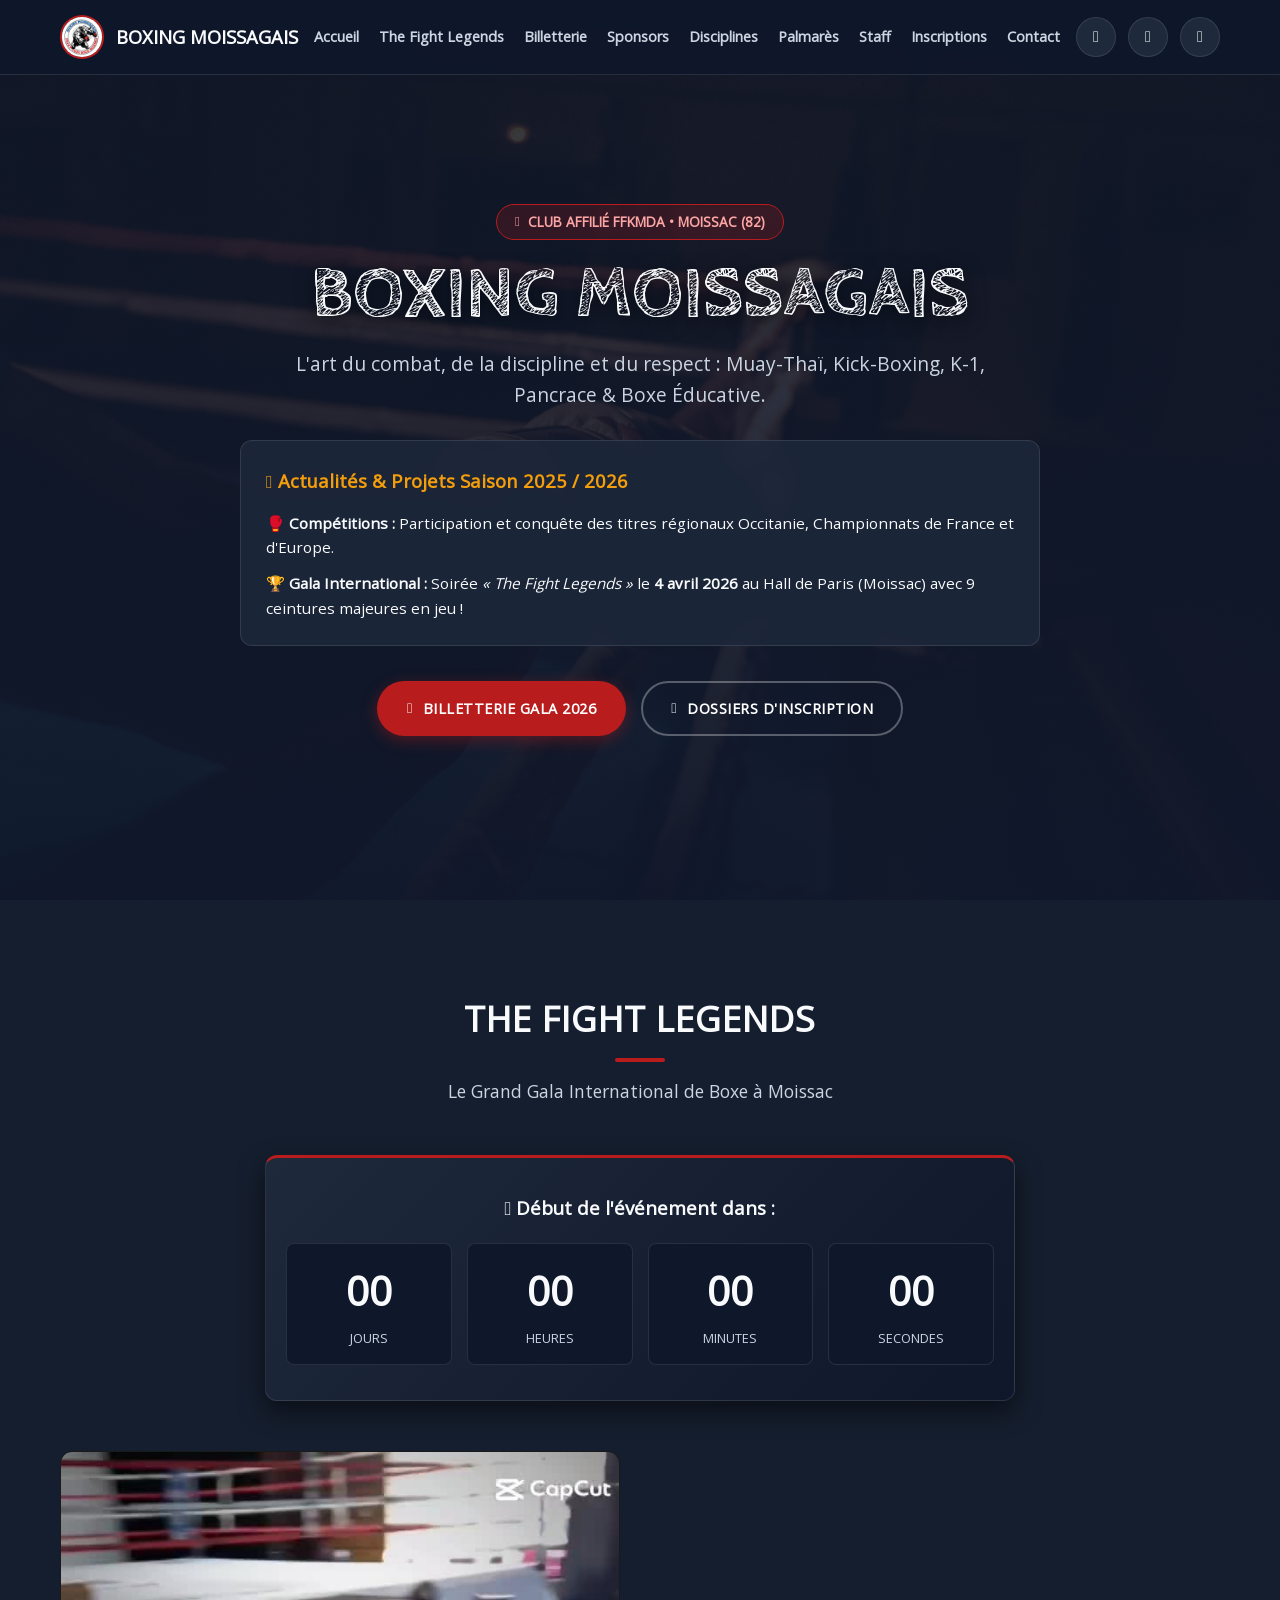
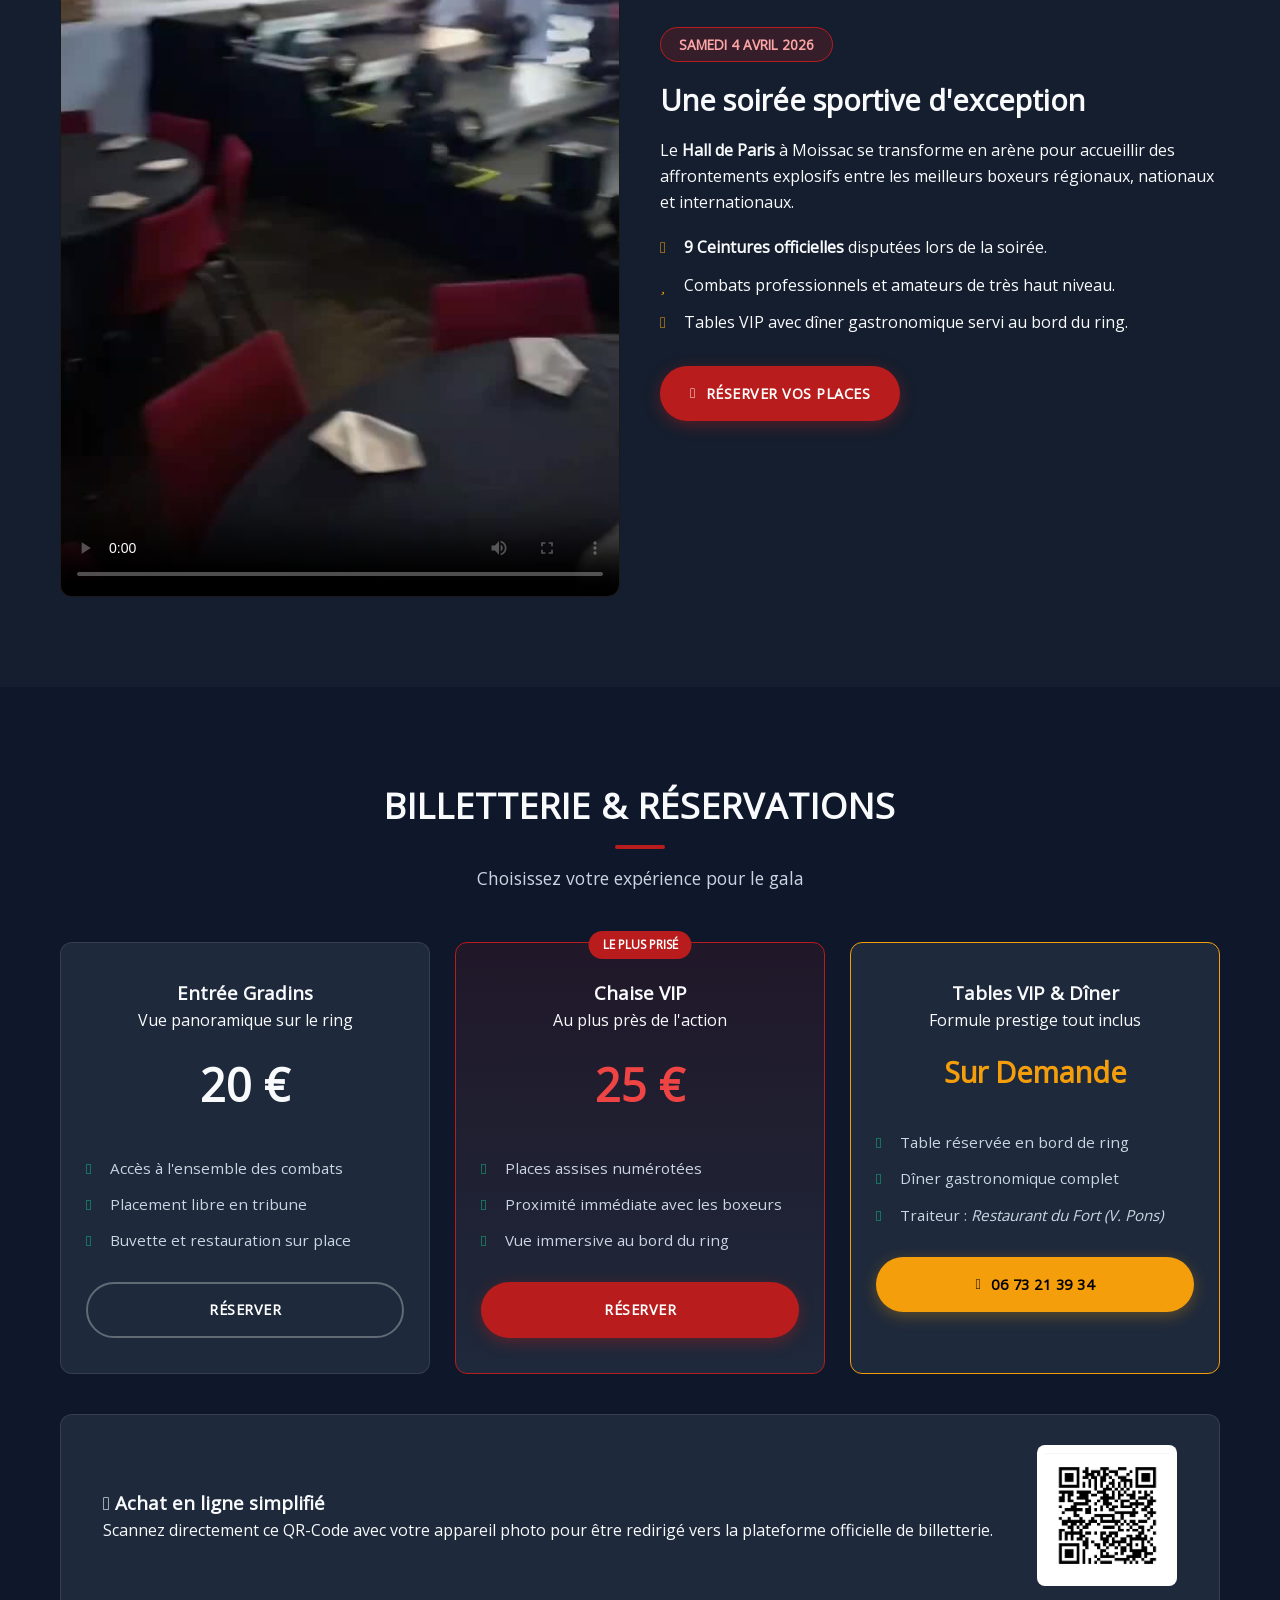
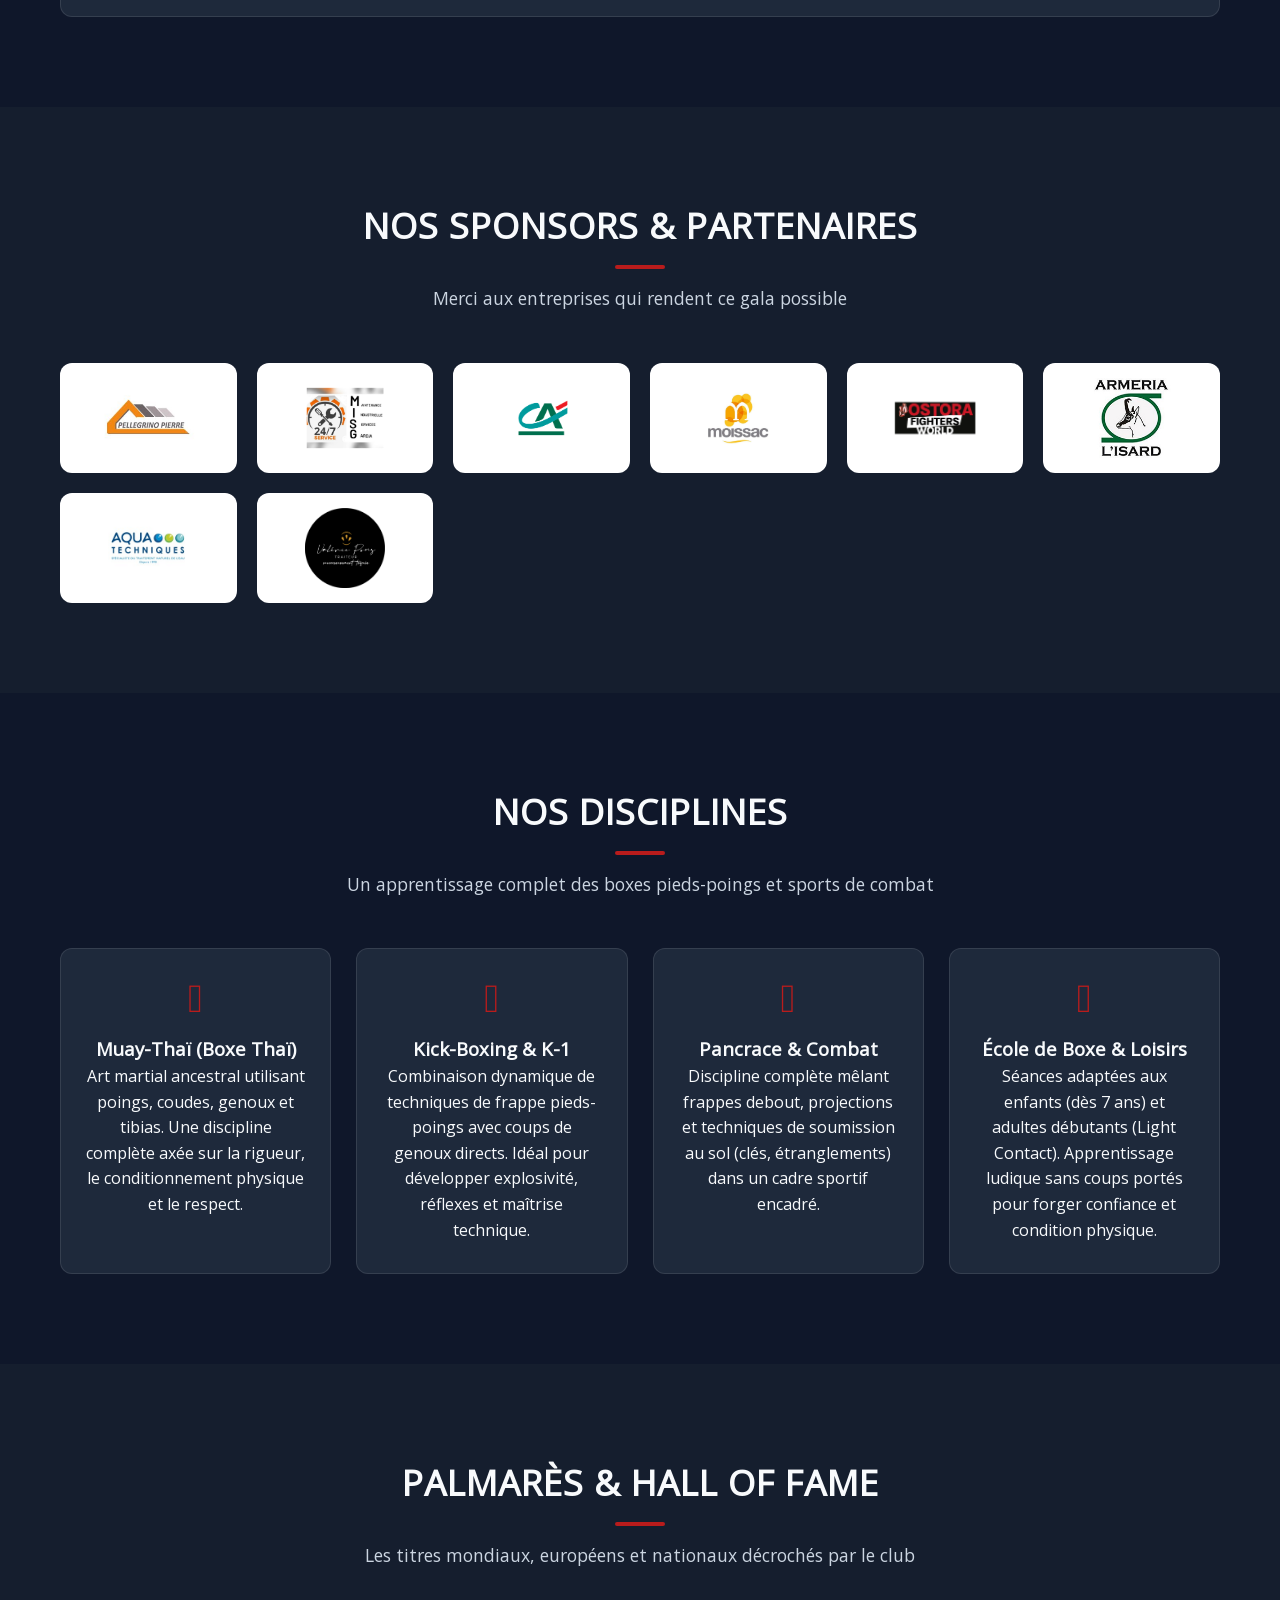
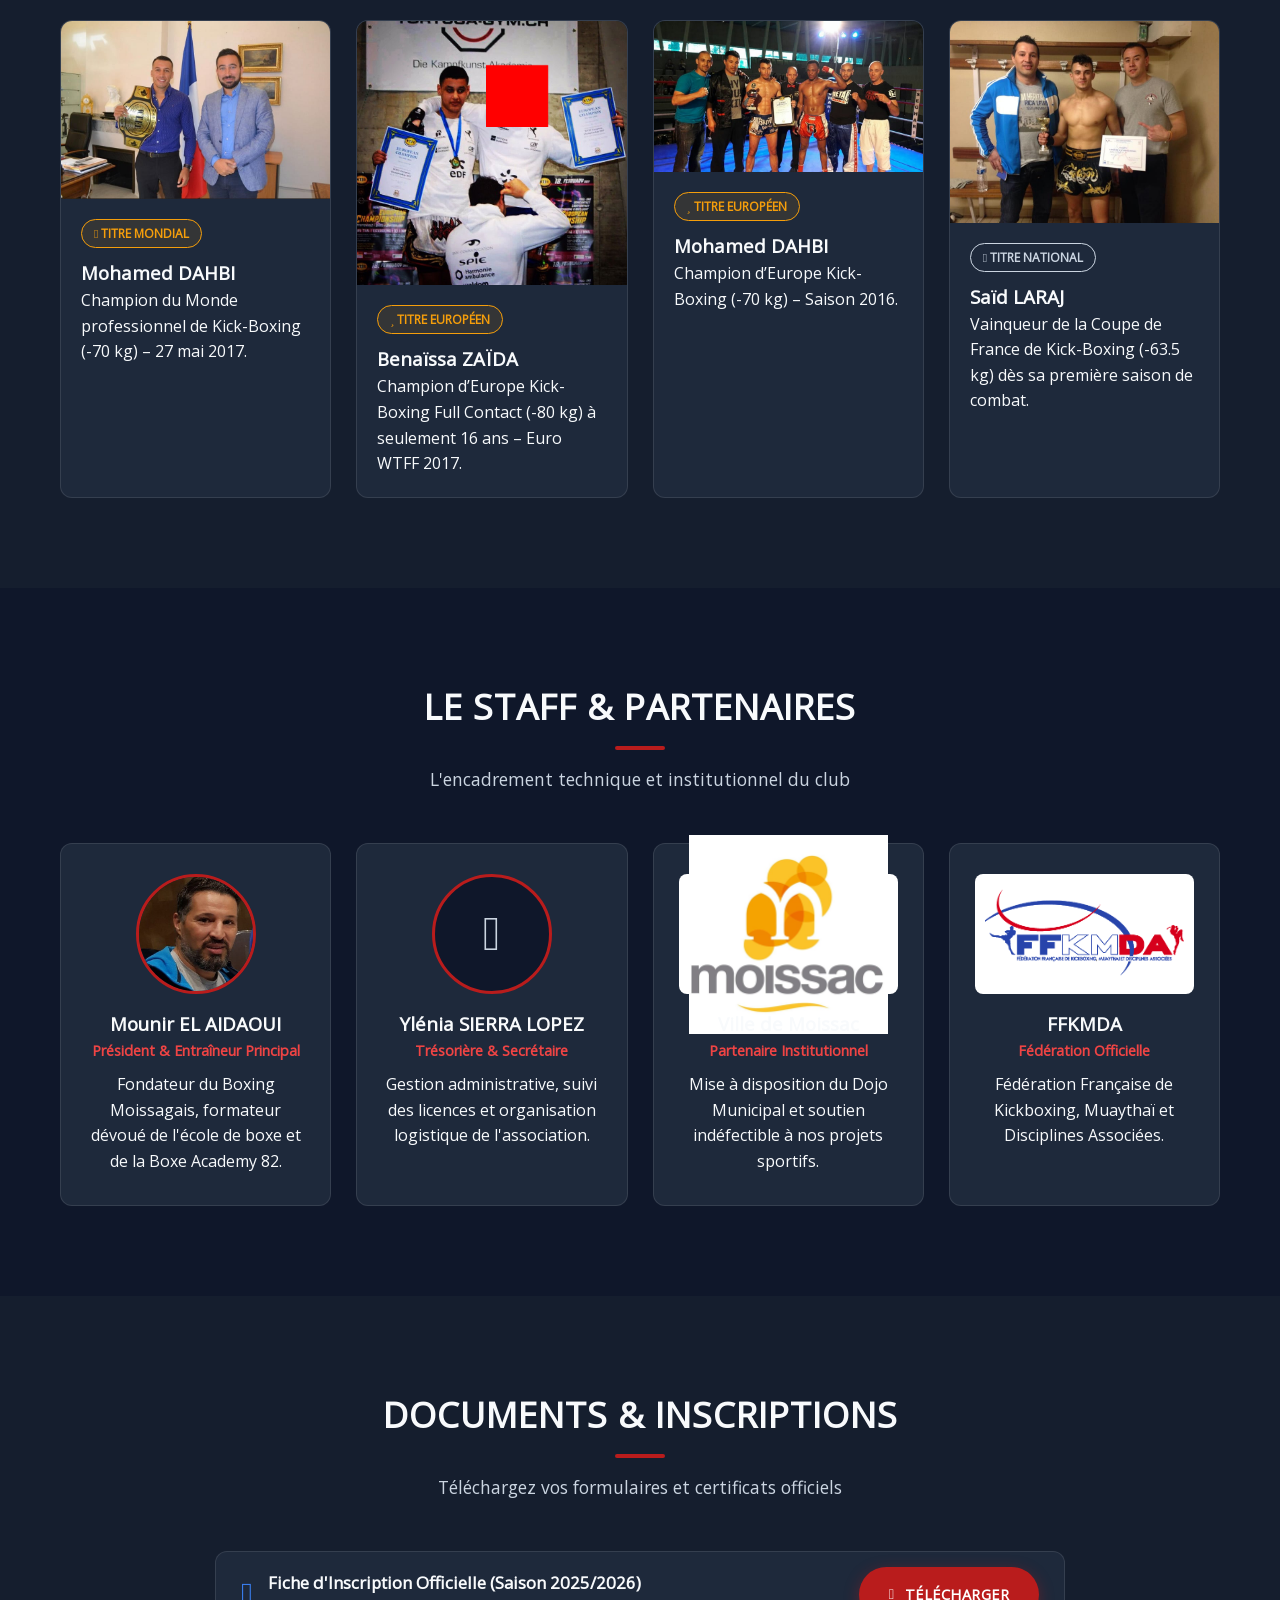
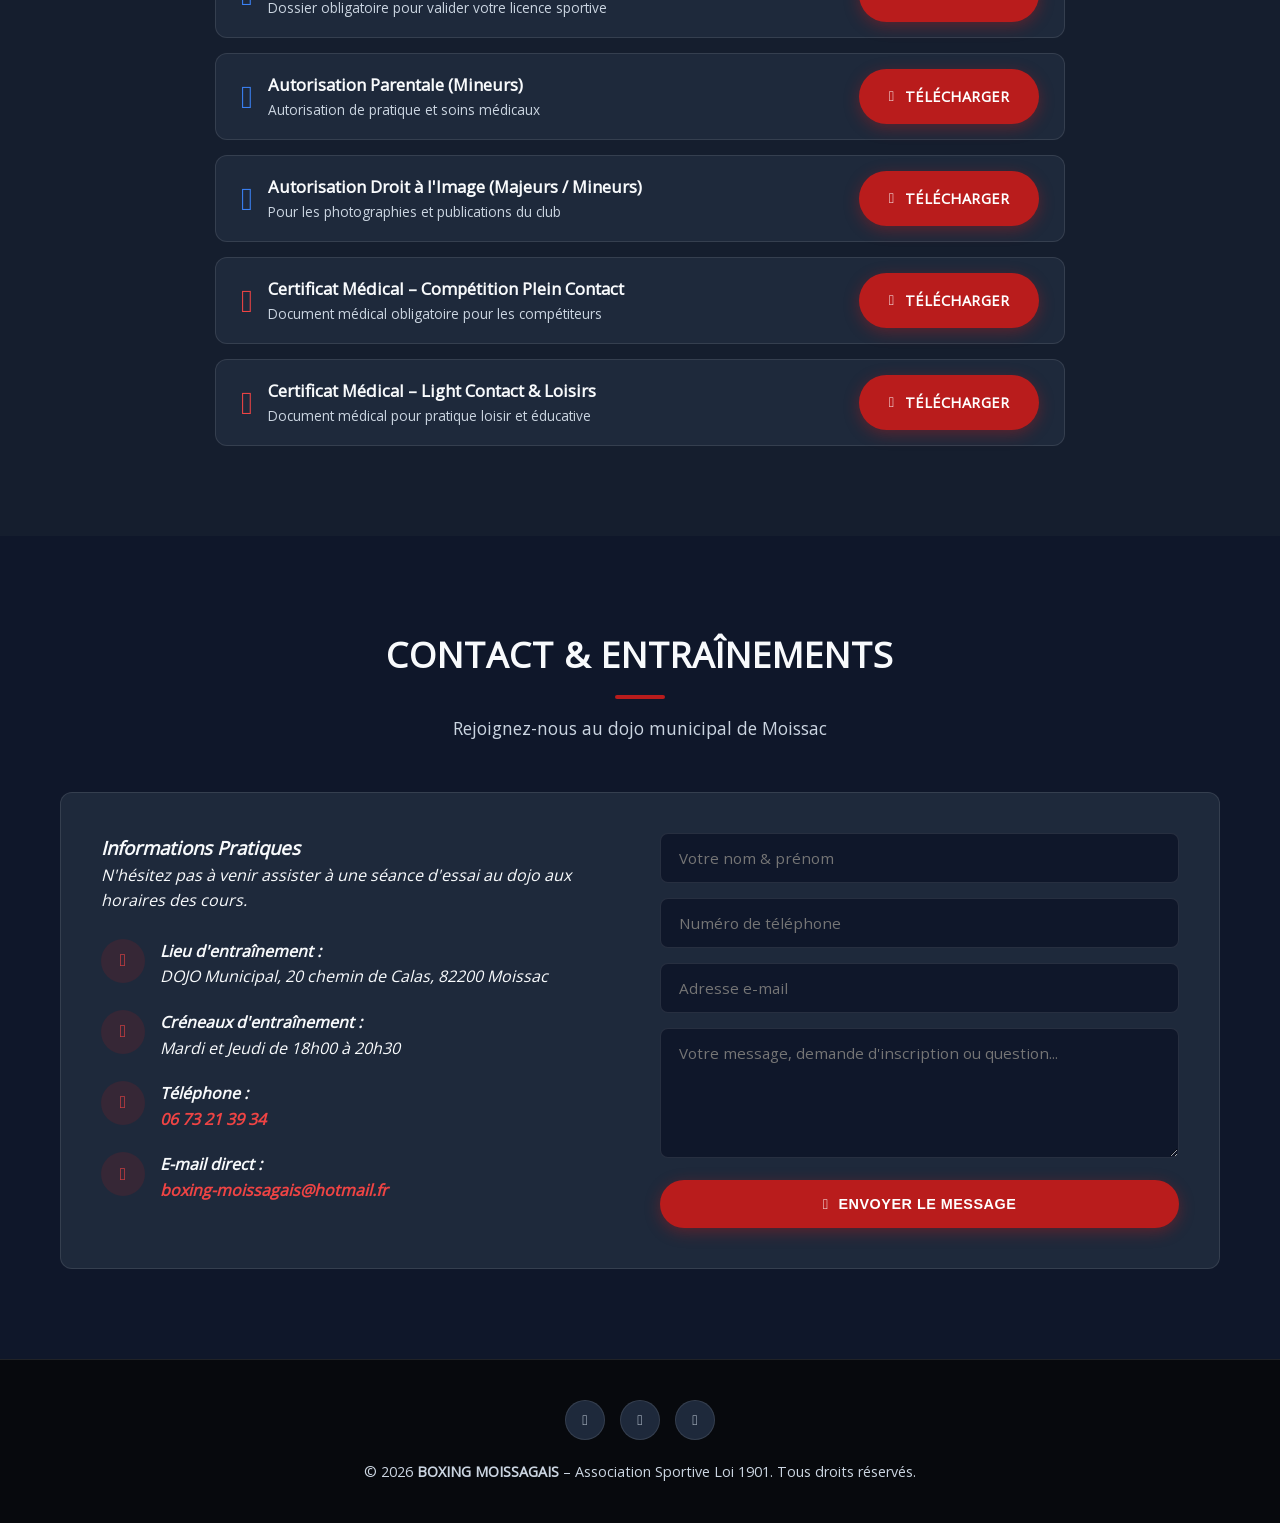
==== commit 23a67f09: "Refonte complète : Architecture modulée (HTML/CSS/JS), Mobile-First et Accessibilité" ====
--- a/index.html
+++ b/index.html
@@ -3,1498 +3,507 @@
 <head>
   <meta charset="utf-8">
   <meta http-equiv="X-UA-Compatible" content="IE=edge">
-  <meta name="viewport" content="width=device-width, initial-scale=1.0, maximum-scale=5.0">
-
-  <title>BOXING MOISSAGAIS | Club de Kick-Boxing, Muay-Thaï & K-1 à Moissac</title>
-  <meta name="description" content="Site officiel du Boxing Moissagais : cours de Kick-Boxing, Muay-Thaï, K-1, Pancrace et Boxe éducative à Moissac. Inscriptions, palmarès et Gala The Fight Legends.">
-  <meta name="keywords" content="Boxe Moissac, Kick-Boxing Moissac, Muay Thai, K1, Pancrace, Gala The Fight Legends, Mounir El Aidaoui, Dojo Moissac">
+  <meta name="viewport" content="width=device-width, initial-scale=1.0">
+
+  <title>BOXING MOISSAGAIS | Muay-Thaï, Kick-Boxing & K-1</title>
+  <meta name="description" content="Site officiel du Boxing Moissagais (82). Cours de Kick-Boxing, Muay-Thaï, K-1, Pancrace. Actualités, inscriptions et billetterie du gala The Fight Legends.">
+  <meta name="keywords" content="Boxing Moissagais, Boxe Moissac, Kick-Boxing, Muay-Thai, K-1, Pancrace, Gala The Fight Legends, Mounir El Aidaoui">
 
   <!-- Open Graph -->
   <meta property="og:type" content="website">
   <meta property="og:title" content="BOXING MOISSAGAIS | Club Officiel de Boxe à Moissac">
   <meta property="og:description" content="Rejoignez le Boxing Moissagais : du loisir à la compétition de haut niveau. Infos gala, billetterie et inscriptions.">
   <meta property="og:image" content="./assets/2000_60d2162d8c5e0.jpg">
-
-  <!-- Favicons -->
+  <meta property="og:url" content="https://barusu-kun.github.io/boxing-moissagais/">
+
+  <!-- Favicons & PWA -->
   <link rel="shortcut icon" href="./assets/Icon_blue.png" type="image/x-icon">
   <link rel="apple-touch-icon" href="./assets/pwaImage.png">
-  <meta name="theme-color" content="#a23131">
-
-  <!-- Polices locales -->
-  <style>
-    @font-face {
-      font-family: 'Cabin Sketch';
-      font-style: normal;
-      font-weight: 700;
-      font-display: swap;
-      src: url('./assets/QGY2z_kZZAGCONcK2A4bGOj0I_1Y5tjzAYOcFg.woff2') format('woff2');
-    }
-    @font-face {
-      font-family: 'Open Sans';
-      font-style: normal;
-      font-weight: 400;
-      font-display: swap;
-      src: url('./assets/memvYaGs126MiZpBA-UvWbX2vVnXBbObj2OVTS-mu0SC55I.woff2') format('woff2');
-    }
-  </style>
-
-  <!-- FontAwesome (local avec fallback CDN sécurisé) -->
+  <meta name="theme-color" content="#b91c1c">
+
+  <!-- Styles CSS -->
   <link rel="stylesheet" href="./assets/font-awesome.min.css">
-  <link rel="stylesheet" href="[https://cdnjs.cloudflare.com/ajax/libs/font-awesome/4.7.0/css/font-awesome.min.css](https://cdnjs.cloudflare.com/ajax/libs/font-awesome/4.7.0/css/font-awesome.min.css)">
-
-  <style>
-    :root {
-      --primary: #c62828;
-      --primary-light: #e53935;
-      --primary-dark: #8e0000;
-      --gold: #f59e0b;
-      --gold-light: #fbbf24;
-      --dark: #0b0d12;
-      --dark-card: #131722;
-      --dark-card-hover: #1c2232;
-      --border: rgba(255, 255, 255, 0.08);
-      --text: #f1f5f9;
-      --text-muted: #94a3b8;
-      --radius: 12px;
-      --shadow: 0 10px 30px rgba(0, 0, 0, 0.5);
-      --transition: all 0.3s cubic-bezier(0.25, 0.8, 0.25, 1);
-    }
-
-    * {
-      box-sizing: border-box;
-      margin: 0;
-      padding: 0;
-    }
-
-    html {
-      scroll-behavior: smooth;
-    }
-
-    body {
-      font-family: 'Open Sans', system-ui, -apple-system, sans-serif;
-      background-color: var(--dark);
-      color: var(--text);
-      line-height: 1.6;
-      overflow-x: hidden;
-    }
-
-    a {
-      color: inherit;
-      text-decoration: none;
-      transition: var(--transition);
-    }
-
-    img {
-      max-width: 100%;
-      height: auto;
-      display: block;
-    }
-
-    .container {
-      width: 100%;
-      max-width: 1200px;
-      margin: 0 auto;
-      padding: 0 20px;
-    }
-
-    /* Boutons */
-    .btn {
-      display: inline-flex;
-      align-items: center;
-      justify-content: center;
-      gap: 10px;
-      padding: 14px 28px;
-      border-radius: 50px;
-      font-weight: 700;
-      text-transform: uppercase;
-      font-size: 0.9rem;
-      letter-spacing: 0.5px;
-      cursor: pointer;
-      border: 2px solid transparent;
-      transition: var(--transition);
-    }
-
-    .btn-primary {
-      background: linear-gradient(135deg, var(--primary), var(--primary-light));
-      color: #fff;
-      box-shadow: 0 4px 20px rgba(198, 40, 40, 0.4);
-    }
-
-    .btn-primary:hover {
-      background: linear-gradient(135deg, var(--primary-light), var(--primary-dark));
-      transform: translateY(-2px);
-      box-shadow: 0 8px 25px rgba(198, 40, 40, 0.6);
-      color: #fff;
-    }
-
-    .btn-outline {
-      background: rgba(255, 255, 255, 0.05);
-      border-color: rgba(255, 255, 255, 0.2);
-      color: #fff;
-    }
-
-    .btn-outline:hover {
-      background: var(--primary);
-      border-color: var(--primary);
-      transform: translateY(-2px);
-      color: #fff;
-    }
-
-    .btn-gold {
-      background: linear-gradient(135deg, var(--gold), var(--gold-light));
-      color: #000;
-      font-weight: 800;
-      box-shadow: 0 4px 15px rgba(245, 158, 11, 0.3);
-    }
-
-    .btn-gold:hover {
-      transform: translateY(-2px);
-      box-shadow: 0 6px 20px rgba(245, 158, 11, 0.5);
-    }
-
-    /* Sections */
-    .section {
-      padding: 90px 0;
-      position: relative;
-    }
-
-    .section-alt {
-      background-color: #0e1118;
-      border-top: 1px solid var(--border);
-      border-bottom: 1px solid var(--border);
-    }
-
-    .section-title-wrap {
-      text-align: center;
-      margin-bottom: 50px;
-    }
-
-    .section-title {
-      font-size: 2.3rem;
-      font-weight: 800;
-      text-transform: uppercase;
-      letter-spacing: 1px;
-      color: #fff;
-      display: inline-block;
-      position: relative;
-    }
-
-    .section-title::after {
-      content: '';
-      display: block;
-      width: 60px;
-      height: 4px;
-      background: var(--primary);
-      margin: 12px auto 0;
-      border-radius: 2px;
-    }
-
-    .section-subtitle {
-      color: var(--text-muted);
-      font-size: 1.05rem;
-      margin-top: 12px;
-    }
-
-    /* Navigation */
-    .navbar {
-      position: fixed;
-      top: 0;
-      left: 0;
-      width: 100%;
-      height: 75px;
-      z-index: 1000;
-      background: rgba(11, 13, 18, 0.95);
-      backdrop-filter: blur(12px);
-      border-bottom: 1px solid var(--border);
-    }
-
-    .nav-container {
-      display: flex;
-      align-items: center;
-      justify-content: space-between;
-      height: 100%;
-    }
-
-    .nav-brand {
-      display: flex;
-      align-items: center;
-      gap: 12px;
-      font-weight: 800;
-      font-size: 1.15rem;
-      text-transform: uppercase;
-      letter-spacing: 0.5px;
-    }
-
-    .nav-brand img {
-      width: 44px;
-      height: 44px;
-      border-radius: 50%;
-      border: 2px solid var(--primary);
-      object-fit: cover;
-    }
-
-    .nav-menu {
-      display: flex;
-      list-style: none;
-      align-items: center;
-      gap: 22px;
-    }
-
-    .nav-link {
-      font-size: 0.9rem;
-      font-weight: 600;
-      color: var(--text-muted);
-      position: relative;
-      padding: 8px 0;
-    }
-
-    .nav-link:hover {
-      color: #fff;
-    }
-
-    .nav-link:hover::after {
-      content: '';
-      position: absolute;
-      bottom: 0;
-      left: 0;
-      width: 100%;
-      height: 2px;
-      background: var(--primary);
-    }
-
-    .nav-actions {
-      display: flex;
-      align-items: center;
-      gap: 12px;
-    }
-
-    .nav-icon {
-      width: 40px;
-      height: 40px;
-      border-radius: 50%;
-      background: var(--dark-card);
-      border: 1px solid var(--border);
-      display: flex;
-      align-items: center;
-      justify-content: center;
-      color: var(--text);
-    }
-
-    .nav-icon:hover {
-      background: var(--primary);
-      color: #fff;
-    }
-
-    /* Menu Hamburger Mobile */
-    .mobile-btn {
-      display: none;
-      background: none;
-      border: none;
-      color: #fff;
-      font-size: 1.6rem;
-      cursor: pointer;
-      padding: 5px;
-      z-index: 1001;
-    }
-
-    .mobile-drawer {
-      position: fixed;
-      top: 0;
-      right: -100%;
-      width: 280px;
-      height: 100vh;
-      background: #0f131d;
-      border-left: 1px solid var(--border);
-      z-index: 1000;
-      padding: 90px 25px 30px;
-      display: flex;
-      flex-direction: column;
-      gap: 18px;
-      transition: right 0.3s ease-in-out;
-      box-shadow: -10px 0 30px rgba(0, 0, 0, 0.8);
-    }
-
-    .mobile-drawer.open {
-      right: 0;
-    }
-
-    .mobile-drawer a {
-      font-size: 1.05rem;
-      font-weight: 700;
-      color: var(--text);
-      display: flex;
-      align-items: center;
-      gap: 12px;
-      padding: 10px 0;
-      border-bottom: 1px solid rgba(255, 255, 255, 0.05);
-    }
-
-    .mobile-drawer a i {
-      color: var(--primary);
-      width: 20px;
-    }
-
-    .drawer-overlay {
-      position: fixed;
-      top: 0;
-      left: 0;
-      width: 100vw;
-      height: 100vh;
-      background: rgba(0, 0, 0, 0.7);
-      z-index: 999;
-      display: none;
-    }
-
-    .drawer-overlay.active {
-      display: block;
-    }
-
-    /* Hero */
-    .hero {
-      min-height: 100vh;
-      display: flex;
-      align-items: center;
-      justify-content: center;
-      padding: 130px 20px 80px;
-      text-align: center;
-      position: relative;
-      background: linear-gradient(180deg, rgba(11, 13, 18, 0.8) 0%, rgba(11, 13, 18, 0.95) 100%),
-                  url('./assets/2000_60d2162d8c5e0.jpg') center/cover no-repeat;
-    }
-
-    .hero-content {
-      max-width: 900px;
-    }
-
-    .hero-tag {
-      display: inline-flex;
-      align-items: center;
-      gap: 8px;
-      background: rgba(198, 40, 40, 0.15);
-      border: 1px solid var(--primary);
-      color: #ff8a80;
-      padding: 6px 18px;
-      border-radius: 30px;
-      font-size: 0.85rem;
-      font-weight: 800;
-      text-transform: uppercase;
-      letter-spacing: 1px;
-      margin-bottom: 20px;
-    }
-
-    .hero-title {
-      font-family: 'Cabin Sketch', cursive, sans-serif;
-      font-size: 4.5rem;
-      line-height: 1.05;
-      text-transform: uppercase;
-      letter-spacing: 2px;
-      color: #fff;
-      margin-bottom: 15px;
-      text-shadow: 0 4px 25px rgba(0, 0, 0, 0.8);
-    }
-
-    .hero-desc {
-      font-size: 1.25rem;
-      color: var(--text-muted);
-      max-width: 750px;
-      margin: 0 auto 30px;
-      font-weight: 400;
-    }
-
-    .hero-card {
-      background: rgba(19, 23, 34, 0.9);
-      backdrop-filter: blur(10px);
-      border: 1px solid var(--border);
-      border-radius: var(--radius);
-      padding: 25px 30px;
-      margin: 30px auto;
-      text-align: left;
-      box-shadow: var(--shadow);
-    }
-
-    .hero-card h3 {
-      color: var(--gold);
-      font-size: 1.15rem;
-      text-transform: uppercase;
-      margin-bottom: 10px;
-      display: flex;
-      align-items: center;
-      gap: 10px;
-    }
-
-    .hero-card ul {
-      list-style: none;
-      display: grid;
-      gap: 10px;
-      font-size: 0.98rem;
-    }
-
-    .hero-card li i {
-      color: var(--primary);
-      margin-right: 8px;
-    }
-
-    /* Compte à Rebours */
-    .countdown-box {
-      background: linear-gradient(135deg, #151924, #0f121a);
-      border: 1px solid var(--border);
-      border-radius: var(--radius);
-      padding: 35px 20px;
-      text-align: center;
-      box-shadow: var(--shadow);
-      max-width: 750px;
-      margin: 0 auto;
-    }
-
-    .countdown-grid {
-      display: grid;
-      grid-template-columns: repeat(4, 1fr);
-      gap: 15px;
-      margin-top: 25px;
-    }
-
-    .countdown-item {
-      background: #0b0d12;
-      border: 1px solid rgba(255, 255, 255, 0.05);
-      border-radius: 10px;
-      padding: 15px 10px;
-    }
-
-    .countdown-number {
-      font-size: 2.8rem;
-      font-weight: 800;
-      color: #fff;
-      display: block;
-      line-height: 1;
-      font-variant-numeric: tabular-nums;
-    }
-
-    .countdown-label {
-      font-size: 0.75rem;
-      text-transform: uppercase;
-      color: var(--text-muted);
-      letter-spacing: 1px;
-      margin-top: 6px;
-      display: block;
-    }
-
-    /* Vidéo & Médias Gala */
-    .gala-grid {
-      display: grid;
-      grid-template-columns: 1.1fr 0.9fr;
-      gap: 40px;
-      align-items: center;
-      margin-top: 40px;
-    }
-
-    .video-container {
-      position: relative;
-      border-radius: var(--radius);
-      overflow: hidden;
-      border: 1px solid var(--border);
-      box-shadow: var(--shadow);
-      background: #000;
-    }
-
-    .video-container video {
-      width: 100%;
-      height: 100%;
-      display: block;
-      object-fit: cover;
-    }
-
-    /* Billetterie */
-    .pricing-grid {
-      display: grid;
-      grid-template-columns: repeat(auto-fit, minmax(280px, 1fr));
-      gap: 25px;
-      margin-top: 30px;
-    }
-
-    .pricing-card {
-      background: var(--dark-card);
-      border: 1px solid var(--border);
-      border-radius: var(--radius);
-      padding: 35px 25px;
-      text-align: center;
-      transition: var(--transition);
-      display: flex;
-      flex-direction: column;
-      justify-content: space-between;
-      position: relative;
-    }
-
-    .pricing-card.vip-card {
-      border-color: var(--primary);
-      background: linear-gradient(180deg, rgba(198, 40, 40, 0.12) 0%, var(--dark-card) 100%);
-    }
-
-    .pricing-card:hover {
-      transform: translateY(-6px);
-      box-shadow: var(--shadow);
-      border-color: var(--primary);
-    }
-
-    .pricing-card h3 {
-      font-size: 1.35rem;
-      color: #fff;
-      margin-bottom: 8px;
-    }
-
-    .price-value {
-      font-size: 3rem;
-      font-weight: 800;
-      color: #fff;
-      margin: 15px 0;
-    }
-
-    .pricing-card.vip-card .price-value {
-      color: #ff8a80;
-    }
-
-    .pricing-features {
-      list-style: none;
-      text-align: left;
-      margin: 20px 0 30px;
-      font-size: 0.95rem;
-      color: var(--text-muted);
-      display: flex;
-      flex-direction: column;
-      gap: 10px;
-    }
-
-    .pricing-features li i {
-      color: #4ade80;
-      margin-right: 8px;
-    }
-
-    .qr-banner {
-      background: var(--dark-card);
-      border: 1px solid var(--border);
-      border-radius: var(--radius);
-      padding: 30px;
-      margin-top: 40px;
-      display: flex;
-      align-items: center;
-      justify-content: space-between;
-      flex-wrap: wrap;
-      gap: 25px;
-    }
-
-    .qr-banner img {
-      max-width: 150px;
-      border-radius: 8px;
-      background: #fff;
-      padding: 8px;
-    }
-
-    /* Sponsors */
-    .sponsors-grid {
-      display: grid;
-      grid-template-columns: repeat(auto-fit, minmax(170px, 1fr));
-      gap: 20px;
-      align-items: center;
-    }
-
-    .sponsor-box {
-      background: #ffffff;
-      padding: 15px;
-      border-radius: var(--radius);
-      height: 110px;
-      display: flex;
-      align-items: center;
-      justify-content: center;
-      transition: var(--transition);
-    }
-
-    .sponsor-box:hover {
-      transform: translateY(-4px) scale(1.03);
-      box-shadow: 0 8px 25px rgba(0, 0, 0, 0.4);
-    }
-
-    .sponsor-box img {
-      max-height: 80px;
-      object-fit: contain;
-    }
-
-    /* Disciplines */
-    .disciplines-grid {
-      display: grid;
-      grid-template-columns: repeat(auto-fit, minmax(260px, 1fr));
-      gap: 25px;
-    }
-
-    .discipline-card {
-      background: var(--dark-card);
-      border: 1px solid var(--border);
-      border-radius: var(--radius);
-      padding: 30px 25px;
-      transition: var(--transition);
-    }
-
-    .discipline-card:hover {
-      transform: translateY(-5px);
-      border-color: var(--primary);
-    }
-
-    .discipline-card .icon {
-      font-size: 2.2rem;
-      color: var(--primary);
-      margin-bottom: 15px;
-    }
-
-    .discipline-card h3 {
-      font-size: 1.25rem;
-      color: #fff;
-      margin-bottom: 10px;
-    }
-
-    .discipline-card p {
-      font-size: 0.95rem;
-      color: var(--text-muted);
-    }
-
-    /* Palmarès & Hall of Fame */
-    .palmares-grid {
-      display: grid;
-      grid-template-columns: repeat(auto-fit, minmax(270px, 1fr));
-      gap: 25px;
-    }
-
-    .champ-card {
-      background: var(--dark-card);
-      border: 1px solid var(--border);
-      border-radius: var(--radius);
-      overflow: hidden;
-      transition: var(--transition);
-      display: flex;
-      flex-direction: column;
-    }
-
-    .champ-card:hover {
-      transform: translateY(-6px);
-      box-shadow: var(--shadow);
-      border-color: rgba(245, 158, 11, 0.4);
-    }
-
-    .champ-img {
-      height: 220px;
-      width: 100%;
-      object-fit: cover;
-    }
-
-    .champ-info {
-      padding: 22px;
-      flex: 1;
-      display: flex;
-      flex-direction: column;
-      justify-content: space-between;
-    }
-
-    .champ-badge {
-      display: inline-block;
-      align-self: flex-start;
-      background: rgba(245, 158, 11, 0.15);
-      border: 1px solid var(--gold);
-      color: var(--gold);
-      font-size: 0.75rem;
-      font-weight: 800;
-      text-transform: uppercase;
-      padding: 4px 12px;
-      border-radius: 20px;
-      margin-bottom: 12px;
-    }
-
-    .champ-info h3 {
-      font-size: 1.2rem;
-      color: #fff;
-      margin-bottom: 6px;
-    }
-
-    .champ-info p {
-      font-size: 0.9rem;
-      color: var(--text-muted);
-    }
-
-    /* Staff */
-    .staff-grid {
-      display: grid;
-      grid-template-columns: repeat(auto-fit, minmax(250px, 1fr));
-      gap: 25px;
-    }
-
-    .staff-card {
-      background: var(--dark-card);
-      border: 1px solid var(--border);
-      border-radius: var(--radius);
-      padding: 30px 20px;
-      text-align: center;
-      transition: var(--transition);
-    }
-
-    .staff-card:hover {
-      transform: translateY(-5px);
-      border-color: var(--primary);
-    }
-
-    .staff-avatar {
-      width: 120px;
-      height: 120px;
-      border-radius: 50%;
-      border: 3px solid var(--primary);
-      margin: 0 auto 15px;
-      object-fit: cover;
-    }
-
-    .staff-card h3 {
-      font-size: 1.25rem;
-      color: #fff;
-      margin-bottom: 5px;
-    }
-
-    .staff-card .role {
-      color: var(--primary-light);
-      font-weight: 700;
-      font-size: 0.9rem;
-      margin-bottom: 10px;
-    }
-
-    /* Documents & Téléchargements */
-    .docs-list {
-      max-width: 850px;
-      margin: 0 auto;
-      display: flex;
-      flex-direction: column;
-      gap: 15px;
-    }
-
-    .doc-card {
-      background: var(--dark-card);
-      border: 1px solid var(--border);
-      border-radius: var(--radius);
-      padding: 18px 24px;
-      display: flex;
-      align-items: center;
-      justify-content: space-between;
-      gap: 15px;
-      transition: var(--transition);
-    }
-
-    .doc-card:hover {
-      border-color: var(--primary);
-      background: var(--dark-card-hover);
-      transform: translateX(4px);
-    }
-
-    .doc-meta {
-      display: flex;
-      align-items: center;
-      gap: 16px;
-    }
-
-    .doc-icon {
-      font-size: 2rem;
-      color: var(--primary);
-    }
-
-    .doc-name {
-      font-weight: 700;
-      font-size: 1.05rem;
-      color: #fff;
-    }
-
-    .doc-sub {
-      font-size: 0.85rem;
-      color: var(--text-muted);
-    }
-
-    /* Contact & Accès */
-    .contact-wrapper {
-      display: grid;
-      grid-template-columns: 1fr 1fr;
-      gap: 40px;
-      background: var(--dark-card);
-      border: 1px solid var(--border);
-      border-radius: var(--radius);
-      padding: 40px;
-      box-shadow: var(--shadow);
-    }
-
-    .contact-details {
-      display: flex;
-      flex-direction: column;
-      gap: 22px;
-      margin-top: 25px;
-    }
-
-    .contact-item {
-      display: flex;
-      align-items: flex-start;
-      gap: 16px;
-    }
-
-    .contact-icon {
-      width: 44px;
-      height: 44px;
-      border-radius: 50%;
-      background: rgba(198, 40, 40, 0.15);
-      color: var(--primary-light);
-      display: flex;
-      align-items: center;
-      justify-content: center;
-      font-size: 1.2rem;
-      flex-shrink: 0;
-    }
-
-    .form-group {
-      margin-bottom: 18px;
-    }
-
-    .form-control {
-      width: 100%;
-      padding: 14px 18px;
-      background: #0b0d12;
-      border: 1px solid var(--border);
-      border-radius: 8px;
-      color: #fff;
-      font-family: inherit;
-      font-size: 0.95rem;
-      transition: var(--transition);
-    }
-
-    .form-control:focus {
-      outline: none;
-      border-color: var(--primary);
-      box-shadow: 0 0 10px rgba(198, 40, 40, 0.3);
-    }
-
-    /* Footer */
-    .footer {
-      background: #07080b;
-      border-top: 1px solid var(--border);
-      padding: 45px 0 25px;
-      text-align: center;
-      color: var(--text-muted);
-      font-size: 0.9rem;
-    }
-
-    .footer-socials {
-      display: flex;
-      justify-content: center;
-      gap: 15px;
-      margin-bottom: 20px;
-    }
-
-    /* Responsive */
-    @media (max-width: 992px) {
-      .nav-menu {
-        display: none;
-      }
-      .mobile-btn {
-        display: block;
-      }
-      .gala-grid,
-      .contact-wrapper {
-        grid-template-columns: 1fr;
-      }
-    }
-
-    @media (max-width: 768px) {
-      .hero-title {
-        font-size: 3rem;
-      }
-      .section {
-        padding: 60px 0;
-      }
-      .doc-card {
-        flex-direction: column;
-        align-items: flex-start;
-      }
-      .doc-card .btn {
-        width: 100%;
-      }
-      .countdown-number {
-        font-size: 2rem;
-      }
-      .contact-wrapper {
-        padding: 25px;
-      }
-    }
-  </style>
+  <link rel="stylesheet" href="style.css">
 </head>
 
 <body id="top">
 
-  <!-- Barre de Navigation -->
-  <header class="navbar">
+  <!-- Navigation -->
+  <header class="navbar" role="banner">
     <div class="container nav-container">
-      <a href="#top" class="nav-brand">
-        <img src="./assets/400_64f0d58749112.jpg" alt="Logo Boxing Moissagais">
+      <a href="#top" class="nav-brand" aria-label="Retour à l'accueil">
+        <img src="./assets/400_64f0d58749112.jpg" alt="Logo Boxing Moissagais" width="44" height="44">
         <span>Boxing Moissagais</span>
       </a>
 
-      <!-- Menu Desktop -->
-      <ul class="nav-menu">
-        <li><a href="#top" class="nav-link">Accueil</a></li>
-        <li><a href="#gala" class="nav-link">The Fight Legends</a></li>
-        <li><a href="#billetterie" class="nav-link">Billetterie</a></li>
-        <li><a href="#sponsors" class="nav-link">Sponsors</a></li>
-        <li><a href="#disciplines" class="nav-link">Disciplines</a></li>
-        <li><a href="#palmares" class="nav-link">Palmarès</a></li>
-        <li><a href="#staff" class="nav-link">Staff</a></li>
-        <li><a href="#documents" class="nav-link">Inscriptions</a></li>
-        <li><a href="#contact" class="nav-link">Contact</a></li>
-      </ul>
-
-      <!-- Actions rapides -->
+      <nav class="nav-menu-desktop" aria-label="Menu principal">
+        <ul class="nav-list">
+          <li><a href="#top" class="nav-link">Accueil</a></li>
+          <li><a href="#gala" class="nav-link">The Fight Legends</a></li>
+          <li><a href="#billetterie" class="nav-link">Billetterie</a></li>
+          <li><a href="#sponsors" class="nav-link">Sponsors</a></li>
+          <li><a href="#disciplines" class="nav-link">Disciplines</a></li>
+          <li><a href="#palmares" class="nav-link">Palmarès</a></li>
+          <li><a href="#staff" class="nav-link">Staff</a></li>
+          <li><a href="#documents" class="nav-link">Inscriptions</a></li>
+          <li><a href="#contact" class="nav-link">Contact</a></li>
+        </ul>
+      </nav>
+
       <div class="nav-actions">
-        <a href="tel:+33673213934" class="nav-icon" title="Nous appeler"><i class="fa fa-phone"></i></a>
-        <a href="mailto:boxing-moissagais@hotmail.fr" class="nav-icon" title="Nous écrire"><i class="fa fa-envelope"></i></a>
-        <a href="[https://www.facebook.com/boxing.moissagais](https://www.facebook.com/boxing.moissagais)" target="_blank" rel="noopener noreferrer" class="nav-icon" title="Facebook"><i class="fa fa-facebook"></i></a>
-        <button class="mobile-btn" id="drawerToggle" aria-label="Menu Mobile"><i class="fa fa-bars"></i></button>
+        <a href="tel:+33673213934" class="nav-icon" aria-label="Nous appeler"><i class="fa fa-phone" aria-hidden="true"></i></a>
+        <a href="mailto:boxing-moissagais@hotmail.fr" class="nav-icon" aria-label="Nous envoyer un email"><i class="fa fa-envelope" aria-hidden="true"></i></a>
+        <a href="https://www.facebook.com/boxing.moissagais" target="_blank" rel="noopener noreferrer" class="nav-icon" aria-label="Page Facebook"><i class="fa fa-facebook" aria-hidden="true"></i></a>
+        <button class="mobile-toggle" id="drawer-toggle" aria-expanded="false" aria-controls="mobile-drawer" aria-label="Ouvrir le menu mobile">
+          <i class="fa fa-bars" aria-hidden="true"></i>
+        </button>
       </div>
     </div>
   </header>
 
   <!-- Tiroir Mobile -->
-  <div class="drawer-overlay" id="drawerOverlay"></div>
-  <aside class="mobile-drawer" id="mobileDrawer">
-    <a href="#top" class="drawer-link"><i class="fa fa-home"></i> Accueil</a>
-    <a href="#gala" class="drawer-link"><i class="fa fa-trophy"></i> Gala 2026</a>
-    <a href="#billetterie" class="drawer-link"><i class="fa fa-ticket"></i> Billetterie</a>
-    <a href="#sponsors" class="drawer-link"><i class="fa fa-handshake-o"></i> Sponsors</a>
-    <a href="#disciplines" class="drawer-link"><i class="fa fa-shield"></i> Disciplines</a>
-    <a href="#palmares" class="drawer-link"><i class="fa fa-star"></i> Palmarès</a>
-    <a href="#staff" class="drawer-link"><i class="fa fa-users"></i> Staff</a>
-    <a href="#documents" class="drawer-link"><i class="fa fa-download"></i> Inscriptions</a>
-    <a href="#contact" class="drawer-link"><i class="fa fa-map-marker"></i> Contact & Dojo</a>
+  <div class="drawer-overlay" id="drawer-overlay" aria-hidden="true"></div>
+  <aside class="mobile-drawer" id="mobile-drawer" aria-hidden="true">
+    <nav aria-label="Menu mobile">
+      <ul class="mobile-nav-list">
+        <li><a href="#top" class="drawer-link"><i class="fa fa-home" aria-hidden="true"></i> Accueil</a></li>
+        <li><a href="#gala" class="drawer-link"><i class="fa fa-trophy" aria-hidden="true"></i> Gala 2026</a></li>
+        <li><a href="#billetterie" class="drawer-link"><i class="fa fa-ticket" aria-hidden="true"></i> Billetterie</a></li>
+        <li><a href="#sponsors" class="drawer-link"><i class="fa fa-handshake-o" aria-hidden="true"></i> Sponsors</a></li>
+        <li><a href="#disciplines" class="drawer-link"><i class="fa fa-shield" aria-hidden="true"></i> Disciplines</a></li>
+        <li><a href="#palmares" class="drawer-link"><i class="fa fa-star" aria-hidden="true"></i> Palmarès</a></li>
+        <li><a href="#staff" class="drawer-link"><i class="fa fa-users" aria-hidden="true"></i> Staff</a></li>
+        <li><a href="#documents" class="drawer-link"><i class="fa fa-download" aria-hidden="true"></i> Inscriptions</a></li>
+        <li><a href="#contact" class="drawer-link"><i class="fa fa-map-marker" aria-hidden="true"></i> Contact & Dojo</a></li>
+      </ul>
+    </nav>
   </aside>
 
-  <!-- Hero Section -->
-  <section class="hero">
-    <div class="container hero-content">
-      <div class="hero-tag"><i class="fa fa-certificate"></i> Club Affilié FFKMDA • Moissac (82)</div>
-      <h1 class="hero-title">BOXING MOISSAGAIS</h1>
-      <p class="hero-desc">L'art du combat, de la discipline et du respect : Muay-Thaï, Kick-Boxing, K-1, Pancrace & Boxe Éducative.</p>
-
-      <div class="hero-card">
-        <h3><i class="fa fa-bullhorn"></i> Actualités & Projets Saison 2025 / 2026</h3>
-        <ul>
-          <li>🥊 <strong>Compétitions :</strong> Participation et conquête des titres régionaux, Championnats d'Occitanie, de France et d'Europe.</li>
-          <li>🏆 <strong>Gala International :</strong> Soirée <em>« The Fight Legends »</em> le <strong>4 avril 2026</strong> au Hall de Paris (Moissac) avec <strong>9 ceintures majeures en jeu</strong> !</li>
-        </ul>
-      </div>
-
-      <div style="display: flex; gap: 15px; justify-content: center; flex-wrap: wrap;">
-        <a href="#billetterie" class="btn btn-primary"><i class="fa fa-ticket"></i> Billetterie Gala 2026</a>
-        <a href="#documents" class="btn btn-outline"><i class="fa fa-download"></i> Dossiers d'Inscription</a>
-      </div>
-    </div>
-  </section>
-
-  <!-- Section Gala & Compte à Rebours -->
-  <section class="section" id="gala">
-    <div class="container">
-      <div class="section-title-wrap">
-        <h2 class="section-title">The Fight Legends</h2>
-        <p class="section-subtitle">Le Grand Gala International de Boxe à Moissac</p>
-      </div>
-
-      <!-- Compte à Rebours -->
-      <div class="countdown-box">
-        <h3 style="font-size: 1.25rem; text-transform: uppercase; color: #fff;">
-          <i class="fa fa-clock-o" style="color: var(--primary-light);"></i> Début de l'événement dans :
-        </h3>
-        <div class="countdown-grid">
-          <div class="countdown-item">
-            <span class="countdown-number" id="cd-days">00</span>
-            <span class="countdown-label">Jours</span>
+  <main>
+    <!-- Hero Section -->
+    <section class="hero" aria-label="Section d'accueil">
+      <div class="container hero-content">
+        <span class="badge"><i class="fa fa-certificate" aria-hidden="true"></i> Club Affilié FFKMDA • Moissac (82)</span>
+        <h1 class="hero-title">BOXING MOISSAGAIS</h1>
+        <p class="hero-desc">L'art du combat, de la discipline et du respect : Muay-Thaï, Kick-Boxing, K-1, Pancrace & Boxe Éducative.</p>
+
+        <article class="hero-card">
+          <h2><i class="fa fa-bullhorn" aria-hidden="true"></i> Actualités & Projets Saison 2025 / 2026</h2>
+          <ul class="hero-features">
+            <li><strong>🥊 Compétitions :</strong> Participation et conquête des titres régionaux Occitanie, Championnats de France et d'Europe.</li>
+            <li><strong>🏆 Gala International :</strong> Soirée <em>« The Fight Legends »</em> le <strong>4 avril 2026</strong> au Hall de Paris (Moissac) avec 9 ceintures majeures en jeu !</li>
+          </ul>
+        </article>
+
+        <div class="hero-actions">
+          <a href="#billetterie" class="btn btn-primary"><i class="fa fa-ticket" aria-hidden="true"></i> Billetterie Gala 2026</a>
+          <a href="#documents" class="btn btn-outline"><i class="fa fa-download" aria-hidden="true"></i> Dossiers d'Inscription</a>
+        </div>
+      </div>
+    </section>
+
+    <!-- Gala & Compte à Rebours -->
+    <section class="section section-alt" id="gala">
+      <div class="container">
+        <header class="section-header">
+          <h2 class="section-title">The Fight Legends</h2>
+          <p class="section-subtitle">Le Grand Gala International de Boxe à Moissac</p>
+        </header>
+
+        <article class="countdown-wrapper" aria-label="Compte à rebours avant le gala">
+          <h3><i class="fa fa-clock-o" aria-hidden="true"></i> Début de l'événement dans :</h3>
+          <div class="countdown-grid" id="countdown-timer">
+            <div class="countdown-item"><span class="countdown-val" id="cd-days">00</span><span class="countdown-lbl">Jours</span></div>
+            <div class="countdown-item"><span class="countdown-val" id="cd-hours">00</span><span class="countdown-lbl">Heures</span></div>
+            <div class="countdown-item"><span class="countdown-val" id="cd-mins">00</span><span class="countdown-lbl">Minutes</span></div>
+            <div class="countdown-item"><span class="countdown-val" id="cd-secs">00</span><span class="countdown-lbl">Secondes</span></div>
           </div>
-          <div class="countdown-item">
-            <span class="countdown-number" id="cd-hours">00</span>
-            <span class="countdown-label">Heures</span>
+        </article>
+
+        <div class="gala-grid">
+          <div class="video-container">
+            <video controls poster="./assets/normal_69aadb9db1eaa-thumbnail.jpg" playsinline preload="metadata" aria-label="Vidéo promotionnelle du Gala The Fight Legends">
+              <source src="./assets/normal_69aadb9db1eaa.mp4" type="video/mp4">
+              Votre navigateur ne supporte pas la lecture de vidéos MP4.
+            </video>
           </div>
-          <div class="countdown-item">
-            <span class="countdown-number" id="cd-mins">00</span>
-            <span class="countdown-label">Minutes</span>
+
+          <div class="gala-info">
+            <span class="badge">Samedi 4 Avril 2026</span>
+            <h3>Une soirée sportive d'exception</h3>
+            <p>Le <strong>Hall de Paris</strong> à Moissac se transforme en arène pour accueillir des affrontements explosifs entre les meilleurs boxeurs régionaux, nationaux et internationaux.</p>
+            <ul class="gala-features-list">
+              <li><i class="fa fa-trophy" aria-hidden="true"></i> <strong>9 Ceintures officielles</strong> disputées lors de la soirée.</li>
+              <li><i class="fa fa-star" aria-hidden="true"></i> Combats professionnels et amateurs de très haut niveau.</li>
+              <li><i class="fa fa-cutlery" aria-hidden="true"></i> Tables VIP avec dîner gastronomique servi au bord du ring.</li>
+            </ul>
+            <a href="#billetterie" class="btn btn-primary"><i class="fa fa-ticket" aria-hidden="true"></i> Réserver vos places</a>
           </div>
-          <div class="countdown-item">
-            <span class="countdown-number" id="cd-secs">00</span>
-            <span class="countdown-label">Secondes</span>
+        </div>
+      </div>
+    </section>
+
+    <!-- Billetterie -->
+    <section class="section" id="billetterie">
+      <div class="container">
+        <header class="section-header">
+          <h2 class="section-title">Billetterie & Réservations</h2>
+          <p class="section-subtitle">Choisissez votre expérience pour le gala</p>
+        </header>
+
+        <div class="pricing-grid">
+          <article class="pricing-card">
+            <header>
+              <h3>Entrée Gradins</h3>
+              <p class="pricing-desc">Vue panoramique sur le ring</p>
+              <div class="price-value">20 €</div>
+            </header>
+            <ul class="pricing-features">
+              <li><i class="fa fa-check" aria-hidden="true"></i> Accès à l'ensemble des combats</li>
+              <li><i class="fa fa-check" aria-hidden="true"></i> Placement libre en tribune</li>
+              <li><i class="fa fa-check" aria-hidden="true"></i> Buvette et restauration sur place</li>
+            </ul>
+            <a href="#contact" class="btn btn-outline">Réserver</a>
+          </article>
+
+          <article class="pricing-card vip-card">
+            <span class="badge-populaire">Le Plus Prisé</span>
+            <header>
+              <h3>Chaise VIP</h3>
+              <p class="pricing-desc">Au plus près de l'action</p>
+              <div class="price-value highlight">25 €</div>
+            </header>
+            <ul class="pricing-features">
+              <li><i class="fa fa-check" aria-hidden="true"></i> Places assises numérotées</li>
+              <li><i class="fa fa-check" aria-hidden="true"></i> Proximité immédiate avec les boxeurs</li>
+              <li><i class="fa fa-check" aria-hidden="true"></i> Vue immersive au bord du ring</li>
+            </ul>
+            <a href="#contact" class="btn btn-primary">Réserver</a>
+          </article>
+
+          <article class="pricing-card table-card">
+            <header>
+              <h3>Tables VIP & Dîner</h3>
+              <p class="pricing-desc">Formule prestige tout inclus</p>
+              <div class="price-value gold">Sur Demande</div>
+            </header>
+            <ul class="pricing-features">
+              <li><i class="fa fa-check" aria-hidden="true"></i> Table réservée en bord de ring</li>
+              <li><i class="fa fa-check" aria-hidden="true"></i> Dîner gastronomique complet</li>
+              <li><i class="fa fa-check" aria-hidden="true"></i> Traiteur : <em>Restaurant du Fort (V. Pons)</em></li>
+            </ul>
+            <a href="tel:+33673213934" class="btn btn-gold"><i class="fa fa-phone" aria-hidden="true"></i> 06 73 21 39 34</a>
+          </article>
+        </div>
+
+        <aside class="qr-banner">
+          <div class="qr-text">
+            <h3><i class="fa fa-qrcode" aria-hidden="true"></i> Achat en ligne simplifié</h3>
+            <p>Scannez directement ce QR-Code avec votre appareil photo pour être redirigé vers la plateforme officielle de billetterie.</p>
           </div>
-        </div>
-      </div>
-
-      <!-- Présentation Médias Gala -->
-      <div class="gala-grid">
-        <div class="video-container">
-          <video controls poster="./assets/normal_69aadb9db1eaa-thumbnail.jpg" playsinline preload="metadata">
-            <source src="./assets/normal_69aadb9db1eaa.mp4" type="video/mp4">
-            Votre navigateur ne supporte pas la lecture de vidéos MP4.
-          </video>
-        </div>
-
-        <div>
-          <span class="hero-tag" style="margin-bottom: 12px;">Samedi 4 Avril 2026</span>
-          <h3 style="font-size: 2rem; font-weight: 800; color: #fff; margin-bottom: 15px;">Une soirée sportive d'exception</h3>
-          <p style="color: var(--text-muted); font-size: 1.05rem; margin-bottom: 20px;">
-            Le <strong>Hall de Paris</strong> à Moissac se transforme en arène pour accueillir des affrontements explosifs entre les meilleurs boxeurs régionaux, nationaux et internationaux.
-          </p>
-          <ul style="list-style: none; display: flex; flex-direction: column; gap: 12px; margin-bottom: 25px;">
-            <li>🥇 <strong>9 Ceintures officielles</strong> disputées lors de la soirée.</li>
-            <li>🥊 Combats professionnels et amateurs de très haut niveau.</li>
-            <li>🍽️ Tables VIP avec dîner gastronomique servi au bord du ring.</li>
-          </ul>
-          <a href="#billetterie" class="btn btn-primary"><i class="fa fa-ticket"></i> Réserver vos places</a>
-        </div>
-      </div>
-    </div>
-  </section>
-
-  <!-- Billetterie Section -->
-  <section class="section section-alt" id="billetterie">
-    <div class="container">
-      <div class="section-title-wrap">
-        <h2 class="section-title">Billetterie & Réservations</h2>
-        <p class="section-subtitle">Choisissez votre expérience pour le gala</p>
-      </div>
-
-      <div class="pricing-grid">
-        <!-- Gradins -->
-        <div class="pricing-card">
-          <div>
-            <h3>Entrée Gradins</h3>
-            <p style="color: var(--text-muted); font-size: 0.9rem;">Vue panoramique sur le ring</p>
-            <div class="price-value">20 €</div>
-            <ul class="pricing-features">
-              <li><i class="fa fa-check"></i> Accès à l'ensemble des combats</li>
-              <li><i class="fa fa-check"></i> Placement libre en tribune</li>
-              <li><i class="fa fa-check"></i> Buvette et restauration sur place</li>
-            </ul>
-          </div>
-          <a href="#contact" class="btn btn-outline">Réserver</a>
-        </div>
-
-        <!-- Chaises VIP -->
-        <div class="pricing-card vip-card">
-          <div style="position: absolute; top: -12px; left: 50%; transform: translateX(-50%); background: var(--primary); color: #fff; font-size: 0.75rem; font-weight: 800; padding: 4px 14px; border-radius: 20px; text-transform: uppercase;">
-            Le plus prisé
-          </div>
-          <div>
-            <h3>Chaise VIP</h3>
-            <p style="color: var(--text-muted); font-size: 0.9rem;">Au plus près de l'action</p>
-            <div class="price-value">25 €</div>
-            <ul class="pricing-features">
-              <li><i class="fa fa-check"></i> Places assises numérotées</li>
-              <li><i class="fa fa-check"></i> Proximité immédiate avec les boxeurs</li>
-              <li><i class="fa fa-check"></i> Vue immersive au bord du ring</li>
-            </ul>
-          </div>
-          <a href="#contact" class="btn btn-primary">Réserver</a>
-        </div>
-
-        <!-- Table Prestige -->
-        <div class="pricing-card">
-          <div>
-            <h3>Tables VIP & Dîner</h3>
-            <p style="color: var(--text-muted); font-size: 0.9rem;">Formule prestige tout inclus</p>
-            <div class="price-value" style="font-size: 1.8rem; margin: 25px 0; color: var(--gold);">Sur Demande</div>
-            <ul class="pricing-features">
-              <li><i class="fa fa-check"></i> Dîner complet servi à table</li>
-              <li><i class="fa fa-check"></i> Traiteur <em>« Restaurant du Fort by Valérie Pons »</em></li>
-              <li><i class="fa fa-check"></i> Places réservées aux meilleures tables</li>
-            </ul>
-          </div>
-          <a href="tel:+33673213934" class="btn btn-gold"><i class="fa fa-phone"></i> 06 73 21 39 34</a>
-        </div>
-      </div>
-
-      <!-- QR Code Banner -->
-      <div class="qr-banner">
-        <div style="max-width: 500px;">
-          <h3 style="color: #fff; font-size: 1.3rem; margin-bottom: 8px;"><i class="fa fa-qrcode" style="color: var(--primary-light);"></i> Achat en ligne simplifié</h3>
-          <p style="color: var(--text-muted);">Scannez directement ce QR-Code avec votre appareil photo pour être redirigé vers la plateforme officielle de billetterie.</p>
-        </div>
-        <img src="./assets/2000_69aadf74f2a40.png" alt="QR Code Billetterie">
-      </div>
-    </div>
-  </section>
-
-  <!-- Sponsors Section -->
-  <section class="section" id="sponsors">
-    <div class="container">
-      <div class="section-title-wrap">
-        <h2 class="section-title">Nos Sponsors & Partenaires</h2>
-        <p class="section-subtitle">Merci aux entreprises qui rendent ce gala possible</p>
-      </div>
-
-      <div class="sponsors-grid">
-        <div class="sponsor-box"><img src="./assets/800_69aae99f35c39.png" alt="Sponsor Gala 1"></div>
-        <div class="sponsor-box"><img src="./assets/800_69aae82d54f0b.png" alt="Sponsor Gala 2"></div>
-        <div class="sponsor-box"><img src="./assets/800_69aae570f3940.png" alt="Sponsor Gala 3"></div>
-        <div class="sponsor-box"><img src="./assets/800_69aae81e87650.png" alt="Sponsor Gala 4"></div>
-        <div class="sponsor-box"><img src="./assets/800_69aae7bba329d.png" alt="Sponsor Gala 5"></div>
-        <div class="sponsor-box"><img src="./assets/800_69aae7a1619e8.png" alt="Sponsor Gala 6"></div>
-        <div class="sponsor-box"><img src="./assets/800_69aae8a773abd.jpg" alt="Sponsor Gala 7"></div>
-        <div class="sponsor-box"><img src="./assets/800_69aae9efd9635.png" alt="Sponsor Gala 8"></div>
-      </div>
-    </div>
-  </section>
-
-  <!-- Disciplines Section -->
-  <section class="section section-alt" id="disciplines">
-    <div class="container">
-      <div class="section-title-wrap">
-        <h2 class="section-title">Nos Disciplines</h2>
-        <p class="section-subtitle">Un apprentissage complet des boxes pieds-poings et sports de combat</p>
-      </div>
-
-      <div class="disciplines-grid">
-        <div class="discipline-card">
-          <div class="icon"><i class="fa fa-hand-rock-o"></i></div>
-          <h3>Muay-Thaï (Boxe Thaï)</h3>
-          <p>Art martial ancestral utilisant poings, coudes, genoux et tibias. Une discipline complète axée sur la rigueur, le conditionnement physique et le respect.</p>
-        </div>
-
-        <div class="discipline-card">
-          <div class="icon"><i class="fa fa-bolt"></i></div>
-          <h3>Kick-Boxing & K-1</h3>
-          <p>Combinaison dynamique de techniques de frappe pieds-poings avec coups de genoux directs. Idéal pour développer explosivité, réflexes et maîtrise technique.</p>
-        </div>
-
-        <div class="discipline-card">
-          <div class="icon"><i class="fa fa-shield"></i></div>
-          <h3>Pancrace & Combat</h3>
-          <p>Discipline complète mêlant frappes debout, projections et techniques de soumission au sol (clés, étranglements) dans un cadre sportif encadré.</p>
-        </div>
-
-        <div class="discipline-card">
-          <div class="icon"><i class="fa fa-graduation-cap"></i></div>
-          <h3>École de Boxe & Loisirs</h3>
-          <p>Séances adaptées aux enfants (dès 7 ans) et adultes débutants (Light Contact). Apprentissage ludique sans coups portés pour forger confiance et condition physique.</p>
-        </div>
-      </div>
-    </div>
-  </section>
-
-  <!-- Palmarès Section -->
-  <section class="section" id="palmares">
-    <div class="container">
-      <div class="section-title-wrap">
-        <h2 class="section-title">Palmarès & Hall of Fame</h2>
-        <p class="section-subtitle">Les titres mondiaux, européens et nationaux décrochés par le club</p>
-      </div>
-
-      <div class="palmares-grid">
-        <!-- Mohamed Dahbi World -->
-        <div class="champ-card">
-          <img class="champ-img" src="./assets/800_61df0e181177e.jpg" alt="Mohamed Dahbi Champion du Monde">
-          <div class="champ-info">
-            <div>
-              <span class="champ-badge">Titre Mondial</span>
+          <img src="./assets/2000_69aadf74f2a40.png" alt="QR Code d'accès à la billetterie en ligne" width="140" height="140">
+        </aside>
+      </div>
+    </section>
+
+    <!-- Sponsors -->
+    <section class="section section-alt" id="sponsors">
+      <div class="container">
+        <header class="section-header">
+          <h2 class="section-title">Nos Sponsors & Partenaires</h2>
+          <p class="section-subtitle">Merci aux entreprises qui rendent ce gala possible</p>
+        </header>
+
+        <div class="sponsors-grid">
+          <div class="sponsor-box"><img src="./assets/800_69aae99f35c39.png" alt="Sponsor 1" loading="lazy"></div>
+          <div class="sponsor-box"><img src="./assets/800_69aae82d54f0b.png" alt="Sponsor 2" loading="lazy"></div>
+          <div class="sponsor-box"><img src="./assets/800_69aae570f3940.png" alt="Sponsor 3" loading="lazy"></div>
+          <div class="sponsor-box"><img src="./assets/800_69aae81e87650.png" alt="Sponsor 4" loading="lazy"></div>
+          <div class="sponsor-box"><img src="./assets/800_69aae7bba329d.png" alt="Sponsor 5" loading="lazy"></div>
+          <div class="sponsor-box"><img src="./assets/800_69aae7a1619e8.png" alt="Sponsor 6" loading="lazy"></div>
+          <div class="sponsor-box"><img src="./assets/800_69aae8a773abd.jpg" alt="Sponsor 7" loading="lazy"></div>
+          <div class="sponsor-box"><img src="./assets/800_69aae9efd9635.png" alt="Sponsor 8" loading="lazy"></div>
+        </div>
+      </div>
+    </section>
+
+    <!-- Disciplines -->
+    <section class="section" id="disciplines">
+      <div class="container">
+        <header class="section-header">
+          <h2 class="section-title">Nos Disciplines</h2>
+          <p class="section-subtitle">Un apprentissage complet des boxes pieds-poings et sports de combat</p>
+        </header>
+
+        <div class="grid-layout">
+          <article class="info-card">
+            <i class="fa fa-hand-rock-o icon" aria-hidden="true"></i>
+            <h3>Muay-Thaï (Boxe Thaï)</h3>
+            <p>Art martial ancestral utilisant poings, coudes, genoux et tibias. Une discipline complète axée sur la rigueur, le conditionnement physique et le respect.</p>
+          </article>
+
+          <article class="info-card">
+            <i class="fa fa-bolt icon" aria-hidden="true"></i>
+            <h3>Kick-Boxing & K-1</h3>
+            <p>Combinaison dynamique de techniques de frappe pieds-poings avec coups de genoux directs. Idéal pour développer explosivité, réflexes et maîtrise technique.</p>
+          </article>
+
+          <article class="info-card">
+            <i class="fa fa-shield icon" aria-hidden="true"></i>
+            <h3>Pancrace & Combat</h3>
+            <p>Discipline complète mêlant frappes debout, projections et techniques de soumission au sol (clés, étranglements) dans un cadre sportif encadré.</p>
+          </article>
+
+          <article class="info-card">
+            <i class="fa fa-graduation-cap icon" aria-hidden="true"></i>
+            <h3>École de Boxe & Loisirs</h3>
+            <p>Séances adaptées aux enfants (dès 7 ans) et adultes débutants (Light Contact). Apprentissage ludique sans coups portés pour forger confiance et condition physique.</p>
+          </article>
+        </div>
+      </div>
+    </section>
+
+    <!-- Palmarès -->
+    <section class="section section-alt" id="palmares">
+      <div class="container">
+        <header class="section-header">
+          <h2 class="section-title">Palmarès & Hall of Fame</h2>
+          <p class="section-subtitle">Les titres mondiaux, européens et nationaux décrochés par le club</p>
+        </header>
+
+        <div class="grid-layout">
+          <article class="champ-card">
+            <img src="./assets/800_61df0e181177e.jpg" alt="Mohamed Dahbi célébrant son titre de Champion du Monde" loading="lazy">
+            <div class="champ-info">
+              <span class="champ-badge gold"><i class="fa fa-trophy" aria-hidden="true"></i> Titre Mondial</span>
               <h3>Mohamed DAHBI</h3>
               <p>Champion du Monde professionnel de Kick-Boxing (-70 kg) – 27 mai 2017.</p>
             </div>
-          </div>
-        </div>
-
-        <!-- Benaissa Zaida Europe -->
-        <div class="champ-card">
-          <img class="champ-img" src="./assets/800_6975fb7e0506c.png" alt="Benaissa Zaida Champion d'Europe">
-          <div class="champ-info">
-            <div>
-              <span class="champ-badge">Titre Européen</span>
+          </article>
+
+          <article class="champ-card">
+            <img src="./assets/800_6975fb7e0506c.png" alt="Benaïssa Zaïda Champion d'Europe" loading="lazy">
+            <div class="champ-info">
+              <span class="champ-badge gold"><i class="fa fa-star" aria-hidden="true"></i> Titre Européen</span>
               <h3>Benaïssa ZAÏDA</h3>
               <p>Champion d’Europe Kick-Boxing Full Contact (-80 kg) à seulement 16 ans – Euro WTFF 2017.</p>
             </div>
-          </div>
-        </div>
-
-        <!-- Mohamed Dahbi Europe -->
-        <div class="champ-card">
-          <img class="champ-img" src="./assets/800_61df0cc817c51.jpg" alt="Mohamed Dahbi Champion d'Europe">
-          <div class="champ-info">
-            <div>
-              <span class="champ-badge">Titre Européen</span>
+          </article>
+
+          <article class="champ-card">
+            <img src="./assets/800_61df0cc817c51.jpg" alt="Mohamed Dahbi Champion d'Europe" loading="lazy">
+            <div class="champ-info">
+              <span class="champ-badge gold"><i class="fa fa-star" aria-hidden="true"></i> Titre Européen</span>
               <h3>Mohamed DAHBI</h3>
               <p>Champion d’Europe Kick-Boxing (-70 kg) – Saison 2016.</p>
             </div>
+          </article>
+
+          <article class="champ-card">
+            <img src="./assets/800_61df0a2941248.jpg" alt="Saïd Laraj remportant la Coupe de France" loading="lazy">
+            <div class="champ-info">
+              <span class="champ-badge"><i class="fa fa-shield" aria-hidden="true"></i> Titre National</span>
+              <h3>Saïd LARAJ</h3>
+              <p>Vainqueur de la Coupe de France de Kick-Boxing (-63.5 kg) dès sa première saison de combat.</p>
+            </div>
+          </article>
+        </div>
+      </div>
+    </section>
+
+    <!-- Staff -->
+    <section class="section" id="staff">
+      <div class="container">
+        <header class="section-header">
+          <h2 class="section-title">Le Staff & Partenaires</h2>
+          <p class="section-subtitle">L'encadrement technique et institutionnel du club</p>
+        </header>
+
+        <div class="grid-layout">
+          <article class="staff-card">
+            <img class="staff-avatar" src="./assets/800_61df014b07339_filter_61df020f69960.jpg" alt="Portrait de Mounir EL AIDAOUI" loading="lazy">
+            <h3>Mounir EL AIDAOUI</h3>
+            <p class="role">Président & Entraîneur Principal</p>
+            <p class="staff-desc">Fondateur du Boxing Moissagais, formateur dévoué de l'école de boxe et de la Boxe Academy 82.</p>
+          </article>
+
+          <article class="staff-card">
+            <div class="staff-avatar-placeholder"><i class="fa fa-user" aria-hidden="true"></i></div>
+            <h3>Ylénia SIERRA LOPEZ</h3>
+            <p class="role">Trésorière & Secrétaire</p>
+            <p class="staff-desc">Gestion administrative, suivi des licences et organisation logistique de l'association.</p>
+          </article>
+
+          <article class="staff-card">
+            <div class="staff-logo-wrapper">
+              <img src="./assets/800_61df1cbf536fe_filter_61dfdd3062a0c.jpg" alt="Logo de la Ville de Moissac" loading="lazy">
+            </div>
+            <h3>Ville de Moissac</h3>
+            <p class="role">Partenaire Institutionnel</p>
+            <p class="staff-desc">Mise à disposition du Dojo Municipal et soutien indéfectible à nos projets sportifs.</p>
+          </article>
+
+          <article class="staff-card">
+            <div class="staff-logo-wrapper">
+              <img src="./assets/800_61e00abde69dc_filter_61e00b2138d2b.png" alt="Logo FFKMDA" loading="lazy">
+            </div>
+            <h3>FFKMDA</h3>
+            <p class="role">Fédération Officielle</p>
+            <p class="staff-desc">Fédération Française de Kickboxing, Muaythaï et Disciplines Associées.</p>
+          </article>
+        </div>
+      </div>
+    </section>
+
+    <!-- Documents -->
+    <section class="section section-alt" id="documents">
+      <div class="container">
+        <header class="section-header">
+          <h2 class="section-title">Documents & Inscriptions</h2>
+          <p class="section-subtitle">Téléchargez vos formulaires et certificats officiels</p>
+        </header>
+
+        <div class="docs-list">
+          <article class="doc-card">
+            <div class="doc-meta">
+              <i class="fa fa-file-word-o doc-icon text-blue" aria-hidden="true"></i>
+              <div>
+                <h3 class="doc-name">Fiche d'Inscription Officielle (Saison 2025/2026)</h3>
+                <p class="doc-sub">Dossier obligatoire pour valider votre licence sportive</p>
+              </div>
+            </div>
+            <a href="./assets/normal_66c4cdfc66459.docx" download class="btn btn-primary"><i class="fa fa-download" aria-hidden="true"></i> Télécharger</a>
+          </article>
+
+          <article class="doc-card">
+            <div class="doc-meta">
+              <i class="fa fa-file-word-o doc-icon text-blue" aria-hidden="true"></i>
+              <div>
+                <h3 class="doc-name">Autorisation Parentale (Mineurs)</h3>
+                <p class="doc-sub">Autorisation de pratique et soins médicaux</p>
+              </div>
+            </div>
+            <a href="./assets/normal_66c4ce5946943.docx" download class="btn btn-primary"><i class="fa fa-download" aria-hidden="true"></i> Télécharger</a>
+          </article>
+
+          <article class="doc-card">
+            <div class="doc-meta">
+              <i class="fa fa-file-word-o doc-icon text-blue" aria-hidden="true"></i>
+              <div>
+                <h3 class="doc-name">Autorisation Droit à l'Image (Majeurs / Mineurs)</h3>
+                <p class="doc-sub">Pour les photographies et publications du club</p>
+              </div>
+            </div>
+            <a href="./assets/normal_66c4ceb392a3a.docx" download class="btn btn-primary"><i class="fa fa-download" aria-hidden="true"></i> Télécharger</a>
+          </article>
+
+          <article class="doc-card">
+            <div class="doc-meta">
+              <i class="fa fa-file-pdf-o doc-icon text-red" aria-hidden="true"></i>
+              <div>
+                <h3 class="doc-name">Certificat Médical – Compétition Plein Contact</h3>
+                <p class="doc-sub">Document médical obligatoire pour les compétiteurs</p>
+              </div>
+            </div>
+            <a href="./assets/normal_66c4cf9447100.pdf" download class="btn btn-primary"><i class="fa fa-download" aria-hidden="true"></i> Télécharger</a>
+          </article>
+
+          <article class="doc-card">
+            <div class="doc-meta">
+              <i class="fa fa-file-pdf-o doc-icon text-red" aria-hidden="true"></i>
+              <div>
+                <h3 class="doc-name">Certificat Médical – Light Contact & Loisirs</h3>
+                <p class="doc-sub">Document médical pour pratique loisir et éducative</p>
+              </div>
+            </div>
+            <a href="./assets/normal_66c4cf7aa54d3.pdf" download class="btn btn-primary"><i class="fa fa-download" aria-hidden="true"></i> Télécharger</a>
+          </article>
+        </div>
+      </div>
+    </section>
+
+    <!-- Contact -->
+    <section class="section" id="contact">
+      <div class="container">
+        <header class="section-header">
+          <h2 class="section-title">Contact & Entraînements</h2>
+          <p class="section-subtitle">Rejoignez-nous au dojo municipal de Moissac</p>
+        </header>
+
+        <div class="contact-layout">
+          <address class="contact-info" aria-label="Coordonnées du club">
+            <h3>Informations Pratiques</h3>
+            <p class="contact-intro">N'hésitez pas à venir assister à une séance d'essai au dojo aux horaires des cours.</p>
+            
+            <ul class="contact-list">
+              <li>
+                <div class="contact-icon"><i class="fa fa-map-marker" aria-hidden="true"></i></div>
+                <div>
+                  <strong>Lieu d'entraînement :</strong><br>
+                  DOJO Municipal, 20 chemin de Calas, 82200 Moissac
+                </div>
+              </li>
+              <li>
+                <div class="contact-icon"><i class="fa fa-clock-o" aria-hidden="true"></i></div>
+                <div>
+                  <strong>Créneaux d'entraînement :</strong><br>
+                  Mardi et Jeudi de 18h00 à 20h30
+                </div>
+              </li>
+              <li>
+                <div class="contact-icon"><i class="fa fa-phone" aria-hidden="true"></i></div>
+                <div>
+                  <strong>Téléphone :</strong><br>
+                  <a href="tel:+33673213934" class="contact-link">06 73 21 39 34</a>
+                </div>
+              </li>
+              <li>
+                <div class="contact-icon"><i class="fa fa-envelope" aria-hidden="true"></i></div>
+                <div>
+                  <strong>E-mail direct :</strong><br>
+                  <a href="mailto:boxing-moissagais@hotmail.fr" class="contact-link">boxing-moissagais@hotmail.fr</a>
+                </div>
+              </li>
+            </ul>
+          </address>
+
+          <div class="contact-form-wrapper">
+            <form id="contactForm" aria-label="Formulaire de contact">
+              <div class="form-group">
+                <label for="name" class="sr-only">Votre nom et prénom</label>
+                <input type="text" id="name" name="name" class="form-control" placeholder="Votre nom & prénom" required>
+              </div>
+              <div class="form-group">
+                <label for="phone" class="sr-only">Numéro de téléphone</label>
+                <input type="tel" id="phone" name="phone" class="form-control" placeholder="Numéro de téléphone">
+              </div>
+              <div class="form-group">
+                <label for="email" class="sr-only">Adresse e-mail</label>
+                <input type="email" id="email" name="email" class="form-control" placeholder="Adresse e-mail" required>
+              </div>
+              <div class="form-group">
+                <label for="message" class="sr-only">Votre message</label>
+                <textarea id="message" name="message" class="form-control" rows="5" placeholder="Votre message, demande d'inscription ou question..." required></textarea>
+              </div>
+              <button type="submit" class="btn btn-primary w-100"><i class="fa fa-paper-plane" aria-hidden="true"></i> Envoyer le message</button>
+            </form>
           </div>
         </div>
-
-        <!-- Said Laraj Coupe de France -->
-        <div class="champ-card">
-          <img class="champ-img" src="./assets/800_61df0a2941248.jpg" alt="Saïd Laraj Coupe de France">
-          <div class="champ-info">
-            <div>
-              <span class="champ-badge">Titre National</span>
-              <h3>Saïd LARAJ</h3>
-              <p>Vainqueur de la Coupe de France de Kick-Boxing (-63.5 kg) – 15 mars 2014.</p>
-            </div>
-          </div>
-        </div>
-      </div>
-    </div>
-  </section>
-
-  <!-- Staff & Partenaires Section -->
-  <section class="section section-alt" id="staff">
+      </div>
+    </section>
+  </main>
+
+  <footer class="footer" role="contentinfo">
     <div class="container">
-      <div class="section-title-wrap">
-        <h2 class="section-title">Le Staff & Partenaires</h2>
-        <p class="section-subtitle">L'encadrement technique et institutionnel du club</p>
-      </div>
-
-      <div class="staff-grid">
-        <!-- Mounir -->
-        <div class="staff-card">
-          <img class="staff-avatar" src="./assets/800_61df014b07339_filter_61df020f69960.jpg" alt="Mounir El Aidaoui">
-          <h3>Mounir EL AIDAOUI</h3>
-          <div class="role">Président & Entraîneur Principal</div>
-          <p style="color: var(--text-muted); font-size: 0.95rem;">Fondateur du Boxing Moissagais, formateur dévoué de l'école de boxe et de la Boxe Academy 82.</p>
-        </div>
-
-        <!-- Ylenia -->
-        <div class="staff-card">
-          <div style="width: 120px; height: 120px; border-radius: 50%; background: #1b202c; border: 3px solid var(--primary); margin: 0 auto 15px; display: flex; align-items: center; justify-content: center; font-size: 2.5rem; color: var(--primary-light);">
-            <i class="fa fa-user"></i>
-          </div>
-          <h3>Ylénia SIERRA LOPEZ</h3>
-          <div class="role">Trésorière & Secrétaire</div>
-          <p style="color: var(--text-muted); font-size: 0.95rem;">Gestion administrative, suivi des licences et organisation logistique de l'association.</p>
-        </div>
-
-        <!-- Ville de Moissac -->
-        <div class="staff-card">
-          <img class="staff-avatar" src="./assets/800_61df1cbf536fe_filter_61dfdd3062a0c.jpg" alt="Ville de Moissac" style="border-radius: 8px; border: none; object-fit: contain;">
-          <h3>Ville de Moissac</h3>
-          <div class="role">Partenaire Institutionnel</div>
-          <p style="color: var(--text-muted); font-size: 0.95rem;">Mise à disposition du Dojo Municipal et soutien indéfectible à nos projets sportifs.</p>
-        </div>
-
-        <!-- FFKMDA -->
-        <div class="staff-card">
-          <img class="staff-avatar" src="./assets/800_61e00abde69dc_filter_61e00b2138d2b.png" alt="FFKMDA" style="border-radius: 8px; border: none; object-fit: contain;">
-          <h3>FFKMDA</h3>
-          <div class="role">Fédération Officielle</div>
-          <p style="color: var(--text-muted); font-size: 0.95rem;">Fédération Française de Kickboxing, Muaythaï et Disciplines Associées.</p>
-        </div>
-      </div>
-    </div>
-  </section>
-
-  <!-- Inscriptions & Documents Section -->
-  <section class="section" id="documents">
-    <div class="container">
-      <div class="section-title-wrap">
-        <h2 class="section-title">Documents & Inscriptions</h2>
-        <p class="section-subtitle">Téléchargez vos formulaires et certificats officiels</p>
-      </div>
-
-      <div class="docs-list">
-        <div class="doc-card">
-          <div class="doc-meta">
-            <i class="fa fa-file-word-o doc-icon"></i>
-            <div>
-              <div class="doc-name">Fiche d'Inscription Officielle (Saison 2025/2026)</div>
-              <div class="doc-sub">Dossier obligatoire pour valider votre licence sportive</div>
-            </div>
-          </div>
-          <a href="./assets/normal_66c4cdfc66459.docx" download class="btn btn-primary"><i class="fa fa-download"></i> Télécharger</a>
-        </div>
-
-        <div class="doc-card">
-          <div class="doc-meta">
-            <i class="fa fa-file-word-o doc-icon"></i>
-            <div>
-              <div class="doc-name">Autorisation Parentale (Mineurs)</div>
-              <div class="doc-sub">Autorisation de pratique et soins médicaux</div>
-            </div>
-          </div>
-          <a href="./assets/normal_66c4ce5946943.docx" download class="btn btn-primary"><i class="fa fa-download"></i> Télécharger</a>
-        </div>
-
-        <div class="doc-card">
-          <div class="doc-meta">
-            <i class="fa fa-file-word-o doc-icon"></i>
-            <div>
-              <div class="doc-name">Autorisation Droit à l'Image (Majeurs / Mineurs)</div>
-              <div class="doc-sub">Pour les photographies et publications du club</div>
-            </div>
-          </div>
-          <a href="./assets/normal_66c4ceb392a3a.docx" download class="btn btn-primary"><i class="fa fa-download"></i> Télécharger</a>
-        </div>
-
-        <div class="doc-card">
-          <div class="doc-meta">
-            <i class="fa fa-file-pdf-o doc-icon"></i>
-            <div>
-              <div class="doc-name">Certificat Médical – Compétition Plein Contact</div>
-              <div class="doc-sub">Document médical obligatoire pour les compétiteurs</div>
-            </div>
-          </div>
-          <a href="./assets/normal_66c4cf9447100.pdf" download class="btn btn-primary"><i class="fa fa-download"></i> Télécharger</a>
-        </div>
-
-        <div class="doc-card">
-          <div class="doc-meta">
-            <i class="fa fa-file-pdf-o doc-icon"></i>
-            <div>
-              <div class="doc-name">Certificat Médical – Light Contact & Loisirs</div>
-              <div class="doc-sub">Document médical pour pratique loisir et éducative</div>
-            </div>
-          </div>
-          <a href="./assets/normal_66c4cf7aa54d3.pdf" download class="btn btn-primary"><i class="fa fa-download"></i> Télécharger</a>
-        </div>
-      </div>
-    </div>
-  </section>
-
-  <!-- Contact Section -->
-  <section class="section section-alt" id="contact">
-    <div class="container">
-      <div class="section-title-wrap">
-        <h2 class="section-title">Contact & Entraînements</h2>
-        <p class="section-subtitle">Rejoignez-nous au dojo municipal de Moissac</p>
-      </div>
-
-      <div class="contact-wrapper">
-        <!-- Informations -->
-        <div>
-          <h3 style="font-size: 1.5rem; color: #fff; margin-bottom: 12px;">Informations Pratiques</h3>
-          <p style="color: var(--text-muted);">Pour tout renseignement sur les inscriptions, les créneaux ou le gala, contactez l'équipe du Boxing Moissagais.</p>
-
-          <div class="contact-details">
-            <div class="contact-item">
-              <div class="contact-icon"><i class="fa fa-map-marker"></i></div>
-              <div>
-                <strong style="color: #fff;">Lieu des cours :</strong><br>
-                DOJO Municipal, 20 chemin de Calas, 82200 Moissac
-              </div>
-            </div>
-
-            <div class="contact-item">
-              <div class="contact-icon"><i class="fa fa-clock-o"></i></div>
-              <div>
-                <strong style="color: #fff;">Créneaux d'entraînement :</strong><br>
-                Mardi & Jeudi de 18h00 à 20h30
-              </div>
-            </div>
-
-            <div class="contact-item">
-              <div class="contact-icon"><i class="fa fa-phone"></i></div>
-              <div>
-                <strong style="color: #fff;">Téléphone :</strong><br>
-                <a href="tel:+33673213934" style="color: var(--primary-light); font-weight: 700; font-size: 1.1rem;">06 73 21 39 34</a>
-              </div>
-            </div>
-
-            <div class="contact-item">
-              <div class="contact-icon"><i class="fa fa-envelope"></i></div>
-              <div>
-                <strong style="color: #fff;">E-mail direct :</strong><br>
-                <a href="mailto:boxing-moissagais@hotmail.fr" style="color: var(--primary-light);">boxing-moissagais@hotmail.fr</a>
-              </div>
-            </div>
-          </div>
-        </div>
-
-        <!-- Formulaire -->
-        <div>
-          <form onsubmit="event.preventDefault(); alert('Merci pour votre message ! Notre équipe vous répondra très rapidement.');">
-            <div class="form-group">
-              <input type="text" class="form-control" placeholder="Votre nom & prénom" required>
-            </div>
-            <div class="form-group">
-              <input type="tel" class="form-control" placeholder="Numéro de téléphone">
-            </div>
-            <div class="form-group">
-              <input type="email" class="form-control" placeholder="Adresse e-mail" required>
-            </div>
-            <div class="form-group">
-              <textarea class="form-control" rows="5" placeholder="Votre message, demande d'inscription ou question..." required></textarea>
-            </div>
-            <button type="submit" class="btn btn-primary" style="width: 100%;"><i class="fa fa-paper-plane"></i> Envoyer le message</button>
-          </form>
-        </div>
-      </div>
-    </div>
-  </section>
-
-  <!-- Footer -->
-  <footer class="footer">
-    <div class="container">
-      <div class="footer-socials">
-        <a href="[https://www.facebook.com/boxing.moissagais](https://www.facebook.com/boxing.moissagais)" target="_blank" rel="noopener noreferrer" class="nav-icon" title="Facebook"><i class="fa fa-facebook"></i></a>
-        <a href="tel:+33673213934" class="nav-icon" title="Téléphone"><i class="fa fa-phone"></i></a>
-        <a href="mailto:boxing-moissagais@hotmail.fr" class="nav-icon" title="E-mail"><i class="fa fa-envelope"></i></a>
-      </div>
-      <p>© 2026 <strong>BOXING MOISSAGAIS</strong> – Association Sportive Loi 1901. Tous droits réservés.</p>
+      <ul class="footer-socials" aria-label="Réseaux sociaux">
+        <li><a href="https://www.facebook.com/boxing.moissagais" target="_blank" rel="noopener noreferrer" class="nav-icon" aria-label="Visiter notre page Facebook"><i class="fa fa-facebook" aria-hidden="true"></i></a></li>
+        <li><a href="tel:+33673213934" class="nav-icon" aria-label="Nous appeler"><i class="fa fa-phone" aria-hidden="true"></i></a></li>
+        <li><a href="mailto:boxing-moissagais@hotmail.fr" class="nav-icon" aria-label="Nous envoyer un email"><i class="fa fa-envelope" aria-hidden="true"></i></a></li>
+      </ul>
+      <p>&copy; 2026 <strong>BOXING MOISSAGAIS</strong> – Association Sportive Loi 1901. Tous droits réservés.</p>
     </div>
   </footer>
 
-  <!-- Scripts : Navigation & Compte à Rebours -->
-  <script>
-    // Navigation mobile Drawer
-    const drawerToggle = document.getElementById('drawerToggle');
-    const mobileDrawer = document.getElementById('mobileDrawer');
-    const drawerOverlay = document.getElementById('drawerOverlay');
-    const drawerLinks = document.querySelectorAll('.drawer-link');
-
-    function openDrawer() {
-      mobileDrawer.classList.add('open');
-      drawerOverlay.classList.add('active');
-    }
-
-    function closeDrawer() {
-      mobileDrawer.classList.remove('open');
-      drawerOverlay.classList.remove('active');
-    }
-
-    if (drawerToggle) {
-      drawerToggle.addEventListener('click', () => {
-        if (mobileDrawer.classList.contains('open')) {
-          closeDrawer();
-        } else {
-          openDrawer();
-        }
-      });
-    }
-
-    if (drawerOverlay) {
-      drawerOverlay.addEventListener('click', closeDrawer);
-    }
-
-    drawerLinks.forEach(link => {
-      link.addEventListener('click', closeDrawer);
-    });
-
-    // Compte à rebours Gala (4 avril 2026 à 19h00)
-    function updateCountdown() {
-      const eventDate = new Date('2026-04-04T19:00:00').getTime();
-      const now = new Date().getTime();
-      const diff = eventDate - now;
-
-      if (diff > 0) {
-        const days = Math.floor(diff / (1000 * 60 * 60 * 24));
-        const hours = Math.floor((diff % (1000 * 60 * 60 * 24)) / (1000 * 60 * 60));
-        const minutes = Math.floor((diff % (1000 * 60 * 60)) / (1000 * 60));
-        const seconds = Math.floor((diff % (1000 * 60)) / 1000);
-
-        document.getElementById('cd-days').textContent = String(days).padStart(2, '0');
-        document.getElementById('cd-hours').textContent = String(hours).padStart(2, '0');
-        document.getElementById('cd-mins').textContent = String(minutes).padStart(2, '0');
-        document.getElementById('cd-secs').textContent = String(seconds).padStart(2, '0');
-      } else {
-        document.getElementById('cd-days').textContent = '00';
-        document.getElementById('cd-hours').textContent = '00';
-        document.getElementById('cd-mins').textContent = '00';
-        document.getElementById('cd-secs').textContent = '00';
-      }
-    }
-
-    setInterval(updateCountdown, 1000);
-    updateCountdown();
-  </script>
+  <script src="main.js"></script>
 </body>
 </html>
--- a/style.css
+++ b/style.css
@@ -0,0 +1,844 @@
+/* Custom Fonts */
+@font-face {
+  font-family: 'Cabin Sketch';
+  font-style: normal;
+  font-weight: 700;
+  font-display: swap;
+  src: url('./assets/QGY2z_kZZAGCONcK2A4bGOj0I_1Y5tjzAYOcFg.woff2') format('woff2');
+}
+@font-face {
+  font-family: 'Open Sans';
+  font-style: normal;
+  font-weight: 400;
+  font-display: swap;
+  src: url('./assets/memvYaGs126MiZpBA-UvWbX2vVnXBbObj2OVTS-mu0SC55I.woff2') format('woff2');
+}
+
+/* Design Tokens */
+:root {
+  --primary: #b91c1c;
+  --primary-light: #ef4444;
+  --primary-dark: #7f1d1d;
+  --gold: #f59e0b;
+  --gold-light: #fbbf24;
+  --dark: #0f172a;
+  --dark-card: #1e293b;
+  --dark-card-hover: #334155;
+  --border: rgba(255, 255, 255, 0.1);
+  --text: #f8fafc;
+  --text-muted: #cbd5e1;
+  --radius: 12px;
+  --shadow: 0 10px 25px rgba(0, 0, 0, 0.5);
+  --transition: all 0.3s ease;
+}
+
+/* Reset & Utilities */
+*, *::before, *::after {
+  box-sizing: border-box;
+  margin: 0;
+  padding: 0;
+}
+
+html {
+  scroll-behavior: smooth;
+  font-size: 16px;
+}
+
+body {
+  font-family: 'Open Sans', system-ui, sans-serif;
+  background-color: var(--dark);
+  color: var(--text);
+  line-height: 1.6;
+  overflow-x: hidden;
+}
+
+a {
+  color: inherit;
+  text-decoration: none;
+  transition: var(--transition);
+}
+
+img, video {
+  max-width: 100%;
+  height: auto;
+  display: block;
+}
+
+.container {
+  width: 100%;
+  max-width: 1200px;
+  margin: 0 auto;
+  padding: 0 20px;
+}
+
+.sr-only {
+  position: absolute;
+  width: 1px;
+  height: 1px;
+  padding: 0;
+  margin: -1px;
+  overflow: hidden;
+  clip: rect(0, 0, 0, 0);
+  border: 0;
+}
+
+.w-100 { width: 100%; }
+
+/* Buttons */
+.btn {
+  display: inline-flex;
+  align-items: center;
+  justify-content: center;
+  gap: 10px;
+  padding: 14px 28px;
+  border-radius: 50px;
+  font-weight: 700;
+  text-transform: uppercase;
+  font-size: 0.9rem;
+  letter-spacing: 0.5px;
+  cursor: pointer;
+  border: 2px solid transparent;
+  transition: var(--transition);
+  text-align: center;
+}
+
+.btn-primary {
+  background: var(--primary);
+  color: #fff;
+  box-shadow: 0 4px 15px rgba(185, 28, 28, 0.4);
+}
+
+.btn-primary:hover {
+  background: var(--primary-light);
+  transform: translateY(-2px);
+  box-shadow: 0 6px 20px rgba(239, 68, 68, 0.5);
+}
+
+.btn-outline {
+  background: transparent;
+  border-color: rgba(255, 255, 255, 0.3);
+  color: #fff;
+}
+
+.btn-outline:hover {
+  background: var(--primary);
+  border-color: var(--primary);
+  transform: translateY(-2px);
+}
+
+.btn-gold {
+  background: var(--gold);
+  color: #000;
+  box-shadow: 0 4px 15px rgba(245, 158, 11, 0.3);
+}
+
+.btn-gold:hover {
+  background: var(--gold-light);
+  transform: translateY(-2px);
+}
+
+.btn-sm {
+  padding: 10px 20px;
+  font-size: 0.85rem;
+}
+
+/* Typography & Layout */
+.section { padding: 90px 0; }
+.section-alt { background-color: #151e2e; }
+
+.section-header {
+  text-align: center;
+  margin-bottom: 50px;
+}
+
+.section-title {
+  font-size: 2.2rem;
+  font-weight: 800;
+  text-transform: uppercase;
+  letter-spacing: 1px;
+}
+
+.section-title::after {
+  content: '';
+  display: block;
+  width: 50px;
+  height: 4px;
+  background: var(--primary);
+  margin: 12px auto 0;
+  border-radius: 2px;
+}
+
+.section-subtitle {
+  color: var(--text-muted);
+  font-size: 1.1rem;
+  margin-top: 15px;
+}
+
+.badge {
+  display: inline-flex;
+  align-items: center;
+  gap: 8px;
+  background: rgba(185, 28, 28, 0.2);
+  border: 1px solid var(--primary);
+  color: #fca5a5;
+  padding: 6px 18px;
+  border-radius: 30px;
+  font-size: 0.85rem;
+  font-weight: 700;
+  text-transform: uppercase;
+}
+
+.grid-layout {
+  display: grid;
+  grid-template-columns: repeat(auto-fit, minmax(260px, 1fr));
+  gap: 25px;
+}
+
+/* Navbar */
+.navbar {
+  position: fixed;
+  top: 0;
+  width: 100%;
+  height: 75px;
+  z-index: 1000;
+  background: rgba(15, 23, 42, 0.95);
+  backdrop-filter: blur(10px);
+  border-bottom: 1px solid var(--border);
+}
+
+.nav-container {
+  display: flex;
+  align-items: center;
+  justify-content: space-between;
+  height: 100%;
+}
+
+.nav-brand {
+  display: flex;
+  align-items: center;
+  gap: 12px;
+  font-weight: 800;
+  font-size: 1.15rem;
+  text-transform: uppercase;
+}
+
+.nav-brand img {
+  border-radius: 50%;
+  border: 2px solid var(--primary);
+  object-fit: cover;
+}
+
+.nav-menu-desktop {
+  display: flex;
+}
+
+.nav-list {
+  display: flex;
+  list-style: none;
+  gap: 20px;
+}
+
+.nav-link {
+  font-size: 0.9rem;
+  font-weight: 600;
+  color: var(--text-muted);
+}
+
+.nav-link:hover { color: #fff; }
+
+.nav-actions {
+  display: flex;
+  align-items: center;
+  gap: 12px;
+}
+
+.nav-icon {
+  width: 40px;
+  height: 40px;
+  border-radius: 50%;
+  background: var(--dark-card);
+  border: 1px solid var(--border);
+  display: flex;
+  align-items: center;
+  justify-content: center;
+}
+
+.nav-icon:hover {
+  background: var(--primary);
+  color: #fff;
+  border-color: var(--primary);
+}
+
+.mobile-toggle {
+  display: none;
+  background: none;
+  border: none;
+  color: #fff;
+  font-size: 1.6rem;
+  cursor: pointer;
+}
+
+/* Mobile Drawer */
+.drawer-overlay {
+  position: fixed;
+  top: 75px;
+  left: 0;
+  width: 100%;
+  height: calc(100vh - 75px);
+  background: rgba(0,0,0,0.7);
+  z-index: 998;
+  opacity: 0;
+  visibility: hidden;
+  transition: var(--transition);
+}
+
+.drawer-overlay.active {
+  opacity: 1;
+  visibility: visible;
+}
+
+.mobile-drawer {
+  position: fixed;
+  top: 75px;
+  right: -100%;
+  width: 280px;
+  height: calc(100vh - 75px);
+  background: var(--dark);
+  border-left: 1px solid var(--border);
+  z-index: 999;
+  padding: 30px 20px;
+  transition: right 0.3s ease-in-out;
+  overflow-y: auto;
+}
+
+.mobile-drawer.open { right: 0; }
+
+.mobile-nav-list {
+  list-style: none;
+  display: flex;
+  flex-direction: column;
+  gap: 15px;
+}
+
+.drawer-link {
+  font-size: 1.05rem;
+  font-weight: 700;
+  color: var(--text);
+  display: flex;
+  align-items: center;
+  gap: 12px;
+  padding: 10px 0;
+  border-bottom: 1px solid var(--border);
+}
+
+.drawer-link i {
+  color: var(--primary);
+  width: 20px;
+}
+
+/* Hero Section */
+.hero {
+  min-height: 100vh;
+  display: flex;
+  align-items: center;
+  justify-content: center;
+  text-align: center;
+  padding: 120px 0 80px;
+  background: linear-gradient(180deg, rgba(15, 23, 42, 0.8) 0%, rgba(15, 23, 42, 0.98) 100%),
+              url('./assets/2000_60d2162d8c5e0.jpg') center/cover no-repeat;
+}
+
+.hero-title {
+  font-family: 'Cabin Sketch', cursive, sans-serif;
+  font-size: 4.5rem;
+  line-height: 1.1;
+  margin: 15px 0;
+  text-shadow: 0 4px 20px rgba(0,0,0,0.8);
+}
+
+.hero-desc {
+  font-size: 1.2rem;
+  color: var(--text-muted);
+  max-width: 700px;
+  margin: 0 auto 30px;
+}
+
+.hero-card {
+  background: rgba(30, 41, 59, 0.85);
+  backdrop-filter: blur(8px);
+  border: 1px solid var(--border);
+  border-radius: var(--radius);
+  padding: 25px;
+  max-width: 800px;
+  margin: 0 auto 35px;
+  text-align: left;
+}
+
+.hero-card h2 {
+  font-size: 1.15rem;
+  color: var(--gold);
+  margin-bottom: 15px;
+}
+
+.hero-features {
+  list-style: none;
+  display: grid;
+  gap: 12px;
+  font-size: 0.95rem;
+}
+
+.hero-actions {
+  display: flex;
+  gap: 15px;
+  justify-content: center;
+  flex-wrap: wrap;
+}
+
+/* Countdown */
+.countdown-wrapper {
+  background: linear-gradient(135deg, #1e293b, #0f172a);
+  border: 1px solid var(--border);
+  border-top: 3px solid var(--primary);
+  border-radius: var(--radius);
+  padding: 35px 20px;
+  text-align: center;
+  max-width: 750px;
+  margin: 0 auto 50px;
+  box-shadow: var(--shadow);
+}
+
+.countdown-grid {
+  display: grid;
+  grid-template-columns: repeat(4, 1fr);
+  gap: 15px;
+  margin-top: 20px;
+}
+
+.countdown-item {
+  background: var(--dark);
+  border: 1px solid var(--border);
+  border-radius: 8px;
+  padding: 15px 10px;
+}
+
+.countdown-val {
+  font-size: 2.5rem;
+  font-weight: 800;
+  display: block;
+}
+
+.countdown-lbl {
+  font-size: 0.8rem;
+  text-transform: uppercase;
+  color: var(--text-muted);
+  margin-top: 5px;
+  display: block;
+}
+
+/* Gala Media */
+.gala-grid {
+  display: grid;
+  grid-template-columns: 1fr 1fr;
+  gap: 40px;
+  align-items: center;
+}
+
+.video-container {
+  border-radius: var(--radius);
+  overflow: hidden;
+  border: 1px solid var(--border);
+  background: #000;
+}
+
+.video-container video {
+  width: 100%;
+  display: block;
+}
+
+.gala-info h3 {
+  font-size: 1.8rem;
+  margin: 15px 0;
+}
+
+.gala-features-list {
+  list-style: none;
+  display: grid;
+  gap: 12px;
+  margin: 20px 0 30px;
+}
+
+.gala-features-list i {
+  color: var(--gold);
+  width: 20px;
+}
+
+/* Billetterie */
+.pricing-grid {
+  display: grid;
+  grid-template-columns: repeat(auto-fit, minmax(280px, 1fr));
+  gap: 25px;
+}
+
+.pricing-card {
+  background: var(--dark-card);
+  border: 1px solid var(--border);
+  border-radius: var(--radius);
+  padding: 35px 25px;
+  text-align: center;
+  display: flex;
+  flex-direction: column;
+  position: relative;
+  transition: var(--transition);
+}
+
+.pricing-card:hover {
+  transform: translateY(-5px);
+  border-color: var(--primary);
+}
+
+.pricing-card.vip-card {
+  border-color: var(--primary);
+  background: linear-gradient(180deg, rgba(185, 28, 28, 0.1) 0%, var(--dark-card) 100%);
+}
+
+.pricing-card.table-card {
+  border-color: var(--gold);
+}
+
+.badge-populaire {
+  position: absolute;
+  top: -12px;
+  left: 50%;
+  transform: translateX(-50%);
+  background: var(--primary);
+  color: #fff;
+  font-size: 0.75rem;
+  font-weight: 800;
+  text-transform: uppercase;
+  padding: 4px 14px;
+  border-radius: 20px;
+}
+
+.price-value {
+  font-size: 2.8rem;
+  font-weight: 800;
+  margin: 15px 0;
+}
+
+.price-value.highlight { color: var(--primary-light); }
+.price-value.gold { font-size: 1.8rem; color: var(--gold); }
+
+.pricing-features {
+  list-style: none;
+  text-align: left;
+  margin: 20px 0 30px;
+  display: grid;
+  gap: 12px;
+  font-size: 0.95rem;
+  color: var(--text-muted);
+}
+
+.pricing-features i { color: #10b981; width: 20px; }
+
+.qr-banner {
+  background: var(--dark-card);
+  border: 1px solid var(--border);
+  border-radius: var(--radius);
+  padding: 30px;
+  margin-top: 40px;
+  display: flex;
+  align-items: center;
+  justify-content: space-around;
+  flex-wrap: wrap;
+  gap: 20px;
+}
+
+.qr-banner img {
+  background: #fff;
+  padding: 8px;
+  border-radius: 8px;
+}
+
+/* Sponsors */
+.sponsors-grid {
+  display: grid;
+  grid-template-columns: repeat(auto-fill, minmax(150px, 1fr));
+  gap: 20px;
+}
+
+.sponsor-box {
+  background: #fff;
+  height: 110px;
+  border-radius: var(--radius);
+  display: flex;
+  align-items: center;
+  justify-content: center;
+  padding: 15px;
+  transition: var(--transition);
+}
+
+.sponsor-box:hover {
+  transform: translateY(-4px);
+  box-shadow: 0 8px 20px rgba(0,0,0,0.5);
+}
+
+.sponsor-box img {
+  max-height: 80px;
+  object-fit: contain;
+}
+
+/* Info Cards (Disciplines, Staff) */
+.info-card, .staff-card {
+  background: var(--dark-card);
+  border: 1px solid var(--border);
+  border-radius: var(--radius);
+  padding: 30px 25px;
+  text-align: center;
+  transition: var(--transition);
+}
+
+.info-card:hover, .staff-card:hover {
+  transform: translateY(-5px);
+  border-color: var(--primary);
+}
+
+.info-card .icon {
+  font-size: 2.5rem;
+  color: var(--primary);
+  margin-bottom: 15px;
+}
+
+.staff-avatar {
+  width: 120px;
+  height: 120px;
+  border-radius: 50%;
+  border: 3px solid var(--primary);
+  margin: 0 auto 15px;
+  object-fit: cover;
+}
+
+.staff-avatar-placeholder {
+  width: 120px;
+  height: 120px;
+  border-radius: 50%;
+  background: var(--dark);
+  border: 3px solid var(--primary);
+  margin: 0 auto 15px;
+  display: flex;
+  align-items: center;
+  justify-content: center;
+  font-size: 3rem;
+  color: var(--text-muted);
+}
+
+.staff-logo-wrapper {
+  height: 120px;
+  background: #fff;
+  border-radius: 8px;
+  margin: 0 auto 15px;
+  display: flex;
+  align-items: center;
+  justify-content: center;
+  padding: 10px;
+}
+
+.staff-card .role {
+  color: var(--primary-light);
+  font-weight: 700;
+  font-size: 0.9rem;
+  margin-bottom: 10px;
+}
+
+/* Palmarès */
+.champ-card {
+  background: var(--dark-card);
+  border: 1px solid var(--border);
+  border-radius: var(--radius);
+  overflow: hidden;
+  transition: var(--transition);
+  display: flex;
+  flex-direction: column;
+}
+
+.champ-card:hover {
+  transform: translateY(-5px);
+  border-color: var(--gold);
+}
+
+.champ-img {
+  height: 220px;
+  width: 100%;
+  object-fit: cover;
+}
+
+.champ-info {
+  padding: 20px;
+  flex: 1;
+}
+
+.champ-badge {
+  display: inline-block;
+  padding: 4px 12px;
+  border-radius: 20px;
+  font-size: 0.75rem;
+  font-weight: 800;
+  text-transform: uppercase;
+  margin-bottom: 10px;
+  border: 1px solid var(--text-muted);
+  color: var(--text-muted);
+}
+
+.champ-badge.gold {
+  border-color: var(--gold);
+  color: var(--gold);
+  background: rgba(245, 158, 11, 0.1);
+}
+
+/* Documents */
+.docs-list {
+  max-width: 850px;
+  margin: 0 auto;
+  display: flex;
+  flex-direction: column;
+  gap: 15px;
+}
+
+.doc-card {
+  background: var(--dark-card);
+  border: 1px solid var(--border);
+  border-radius: var(--radius);
+  padding: 15px 25px;
+  display: flex;
+  align-items: center;
+  justify-content: space-between;
+  gap: 15px;
+  transition: var(--transition);
+}
+
+.doc-card:hover {
+  border-color: var(--primary);
+  background: var(--dark-card-hover);
+  transform: translateX(4px);
+}
+
+.doc-meta {
+  display: flex;
+  align-items: center;
+  gap: 15px;
+}
+
+.doc-icon {
+  font-size: 2rem;
+}
+
+.doc-icon.text-blue { color: #3b82f6; }
+.doc-icon.text-red { color: #ef4444; }
+
+.doc-name {
+  font-weight: 700;
+  font-size: 1.05rem;
+}
+
+.doc-sub {
+  font-size: 0.85rem;
+  color: var(--text-muted);
+}
+
+/* Contact */
+.contact-layout {
+  display: grid;
+  grid-template-columns: 1fr 1fr;
+  gap: 40px;
+  background: var(--dark-card);
+  border: 1px solid var(--border);
+  border-radius: var(--radius);
+  padding: 40px;
+}
+
+.contact-list {
+  list-style: none;
+  display: grid;
+  gap: 20px;
+  margin-top: 25px;
+}
+
+.contact-list li {
+  display: flex;
+  align-items: flex-start;
+  gap: 15px;
+}
+
+.contact-icon {
+  width: 44px;
+  height: 44px;
+  border-radius: 50%;
+  background: rgba(185, 28, 28, 0.15);
+  color: var(--primary-light);
+  display: flex;
+  align-items: center;
+  justify-content: center;
+  font-size: 1.1rem;
+  flex-shrink: 0;
+}
+
+.contact-link {
+  color: var(--primary-light);
+  font-weight: 700;
+}
+
+.form-group {
+  margin-bottom: 15px;
+}
+
+.form-control {
+  width: 100%;
+  padding: 14px 18px;
+  background: var(--dark);
+  border: 1px solid var(--border);
+  border-radius: 8px;
+  color: #fff;
+  font-family: inherit;
+  font-size: 0.95rem;
+  transition: var(--transition);
+}
+
+.form-control:focus {
+  outline: none;
+  border-color: var(--primary);
+  box-shadow: 0 0 0 3px rgba(185, 28, 28, 0.3);
+}
+
+/* Footer */
+.footer {
+  background: #07090d;
+  border-top: 1px solid var(--border);
+  padding: 40px 0;
+  text-align: center;
+  font-size: 0.9rem;
+  color: var(--text-muted);
+}
+
+.footer-socials {
+  display: flex;
+  justify-content: center;
+  list-style: none;
+  gap: 15px;
+  margin-bottom: 20px;
+}
+
+/* Responsive Rules */
+@media (max-width: 992px) {
+  .nav-menu-desktop { display: none; }
+  .mobile-toggle { display: block; }
+  .gala-grid, .contact-layout { grid-template-columns: 1fr; }
+}
+
+@media (max-width: 768px) {
+  .hero-title { font-size: 3rem; }
+  .hero-actions { flex-direction: column; }
+  .section { padding: 60px 0; }
+  .countdown-grid { grid-template-columns: repeat(2, 1fr); }
+  .doc-card { flex-direction: column; align-items: flex-start; }
+  .doc-card .btn { width: 100%; }
+  .contact-layout { padding: 25px; }
+}
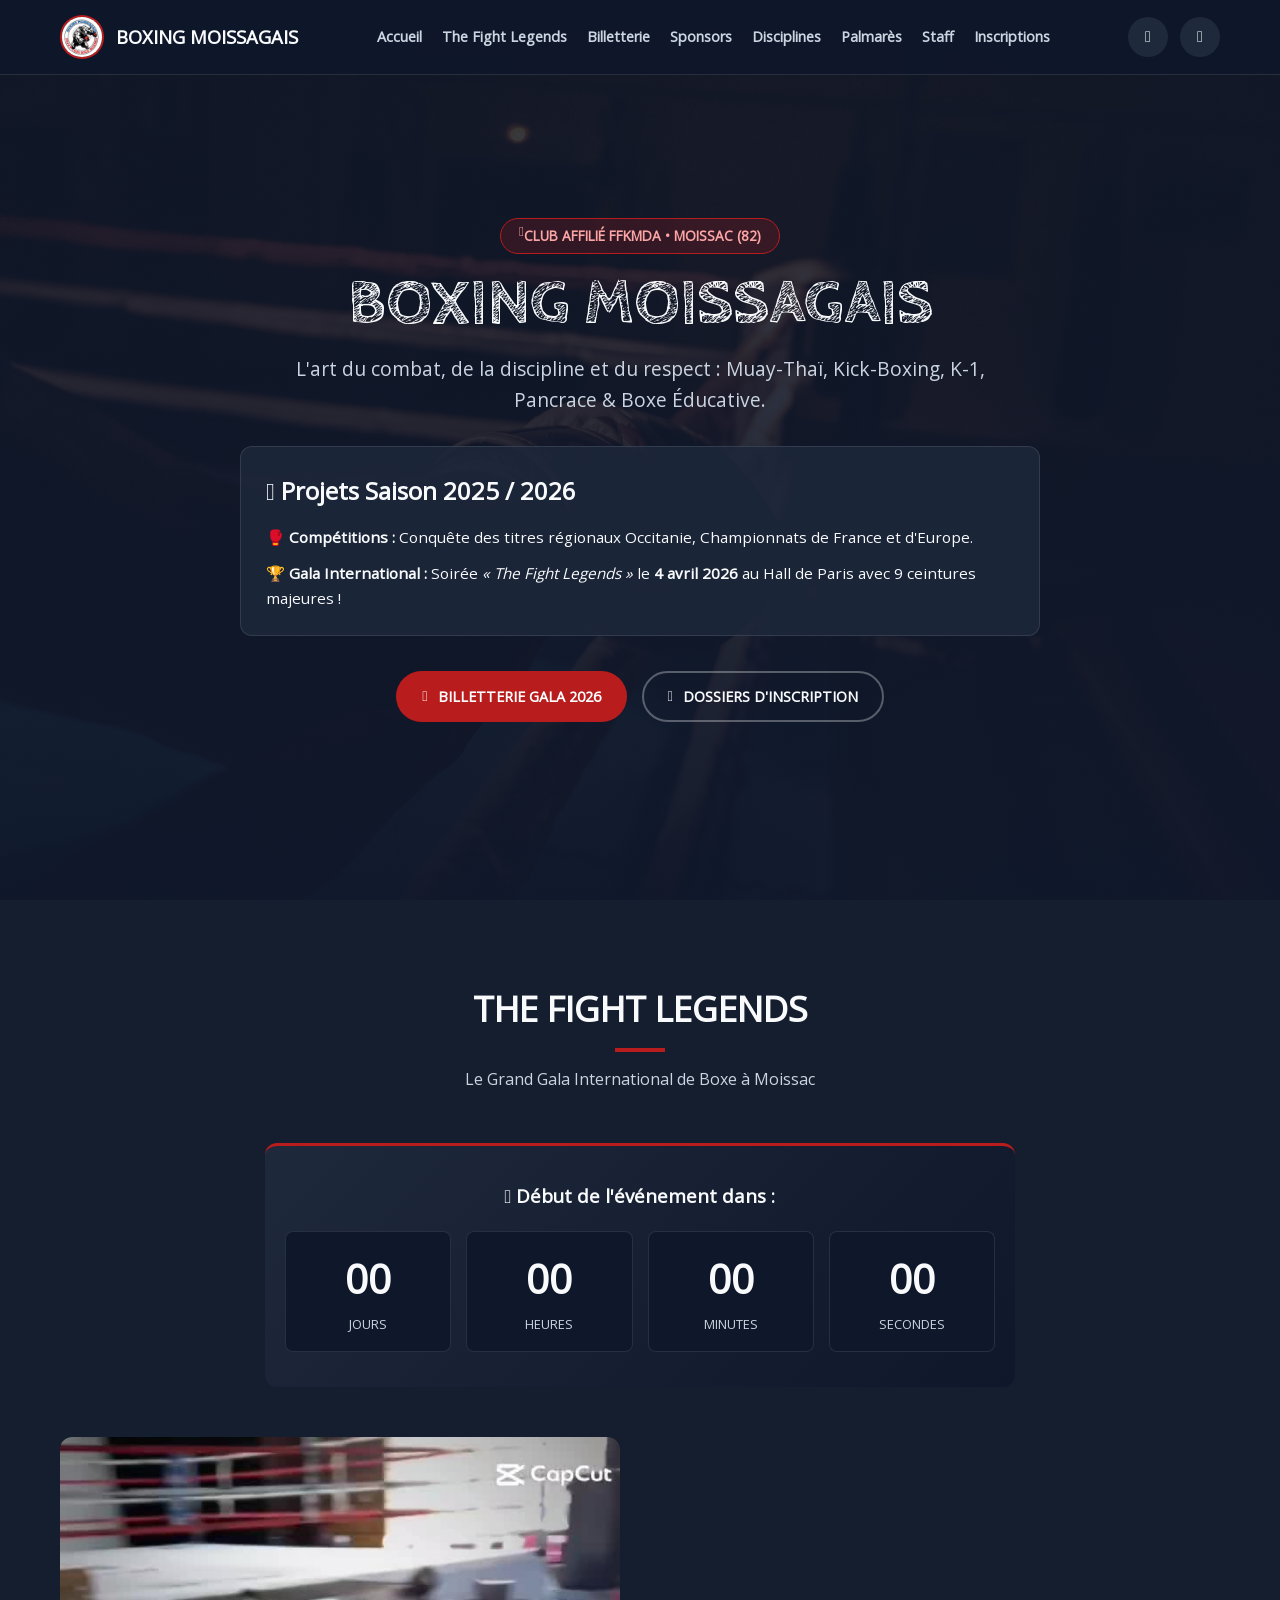
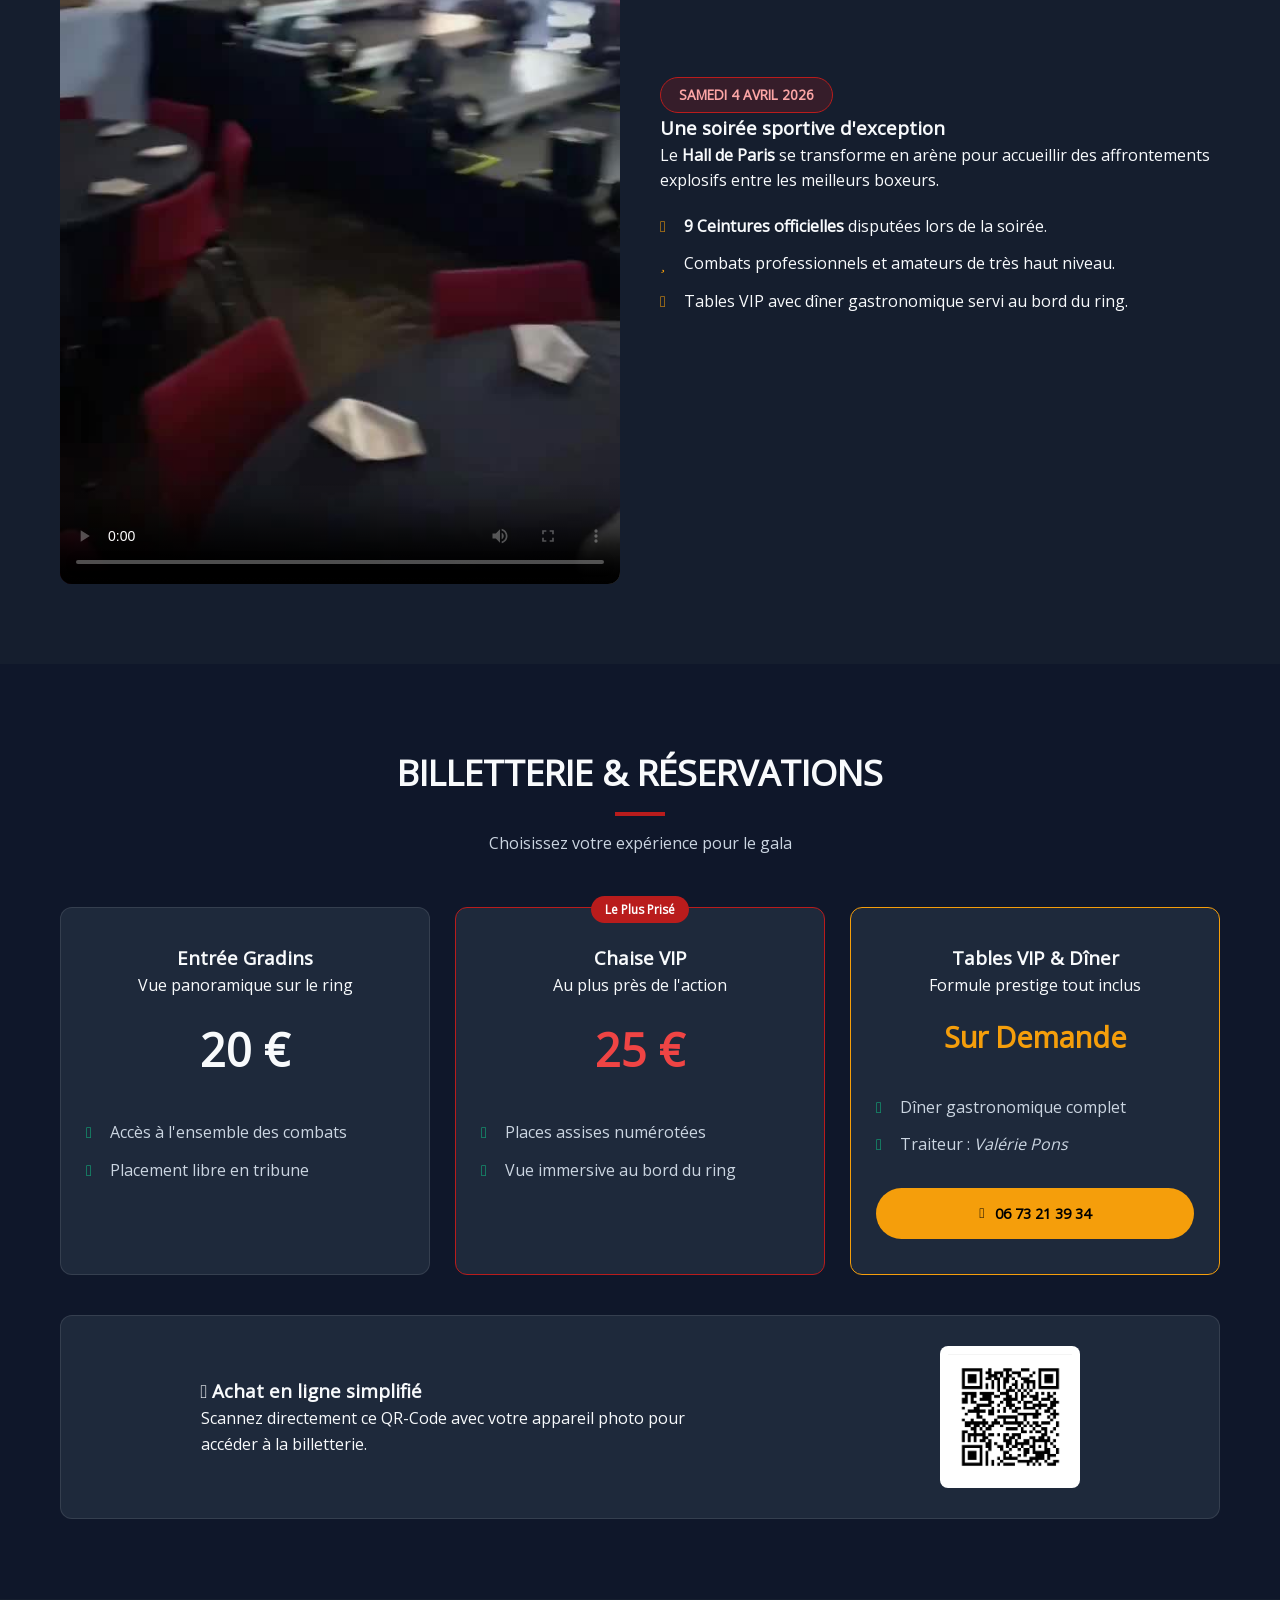
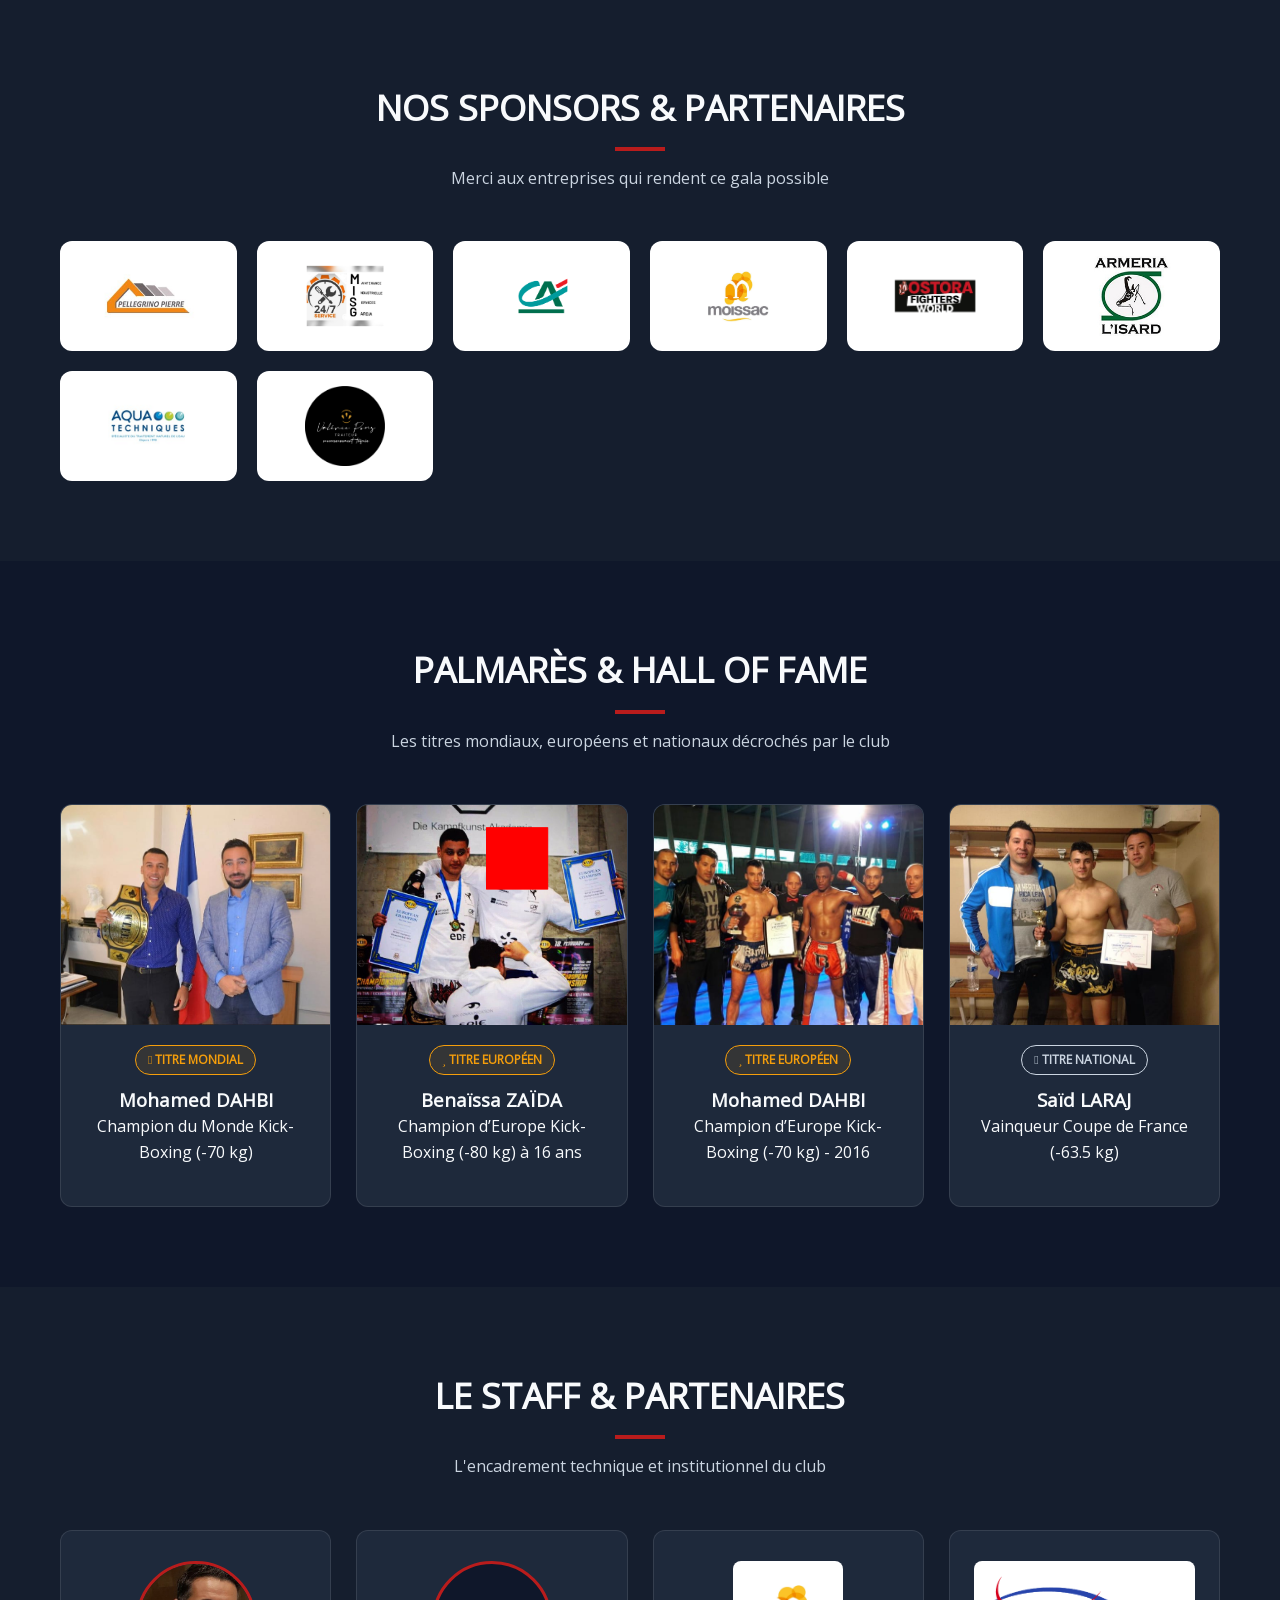
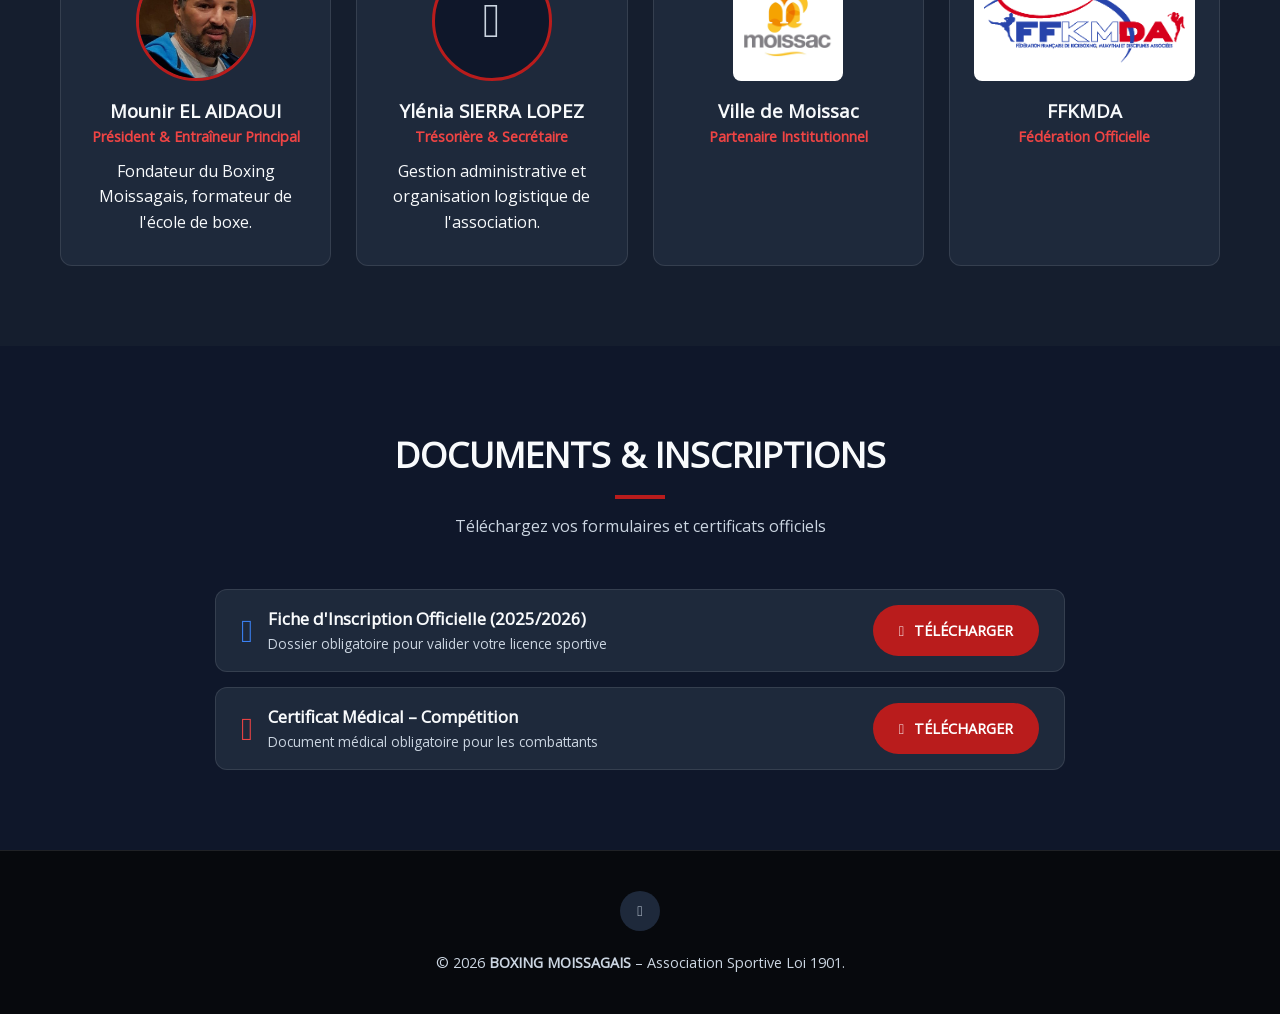
==== commit cec059ed: "Fix CSS manquant: integration stricte Dark Mode et scripts" ====
--- a/index.html
+++ b/index.html
@@ -7,23 +7,15 @@
 
   <title>BOXING MOISSAGAIS | Muay-Thaï, Kick-Boxing & K-1</title>
   <meta name="description" content="Site officiel du Boxing Moissagais (82). Cours de Kick-Boxing, Muay-Thaï, K-1, Pancrace. Actualités, inscriptions et billetterie du gala The Fight Legends.">
-  <meta name="keywords" content="Boxing Moissagais, Boxe Moissac, Kick-Boxing, Muay-Thai, K-1, Pancrace, Gala The Fight Legends, Mounir El Aidaoui">
-
-  <!-- Open Graph -->
-  <meta property="og:type" content="website">
-  <meta property="og:title" content="BOXING MOISSAGAIS | Club Officiel de Boxe à Moissac">
-  <meta property="og:description" content="Rejoignez le Boxing Moissagais : du loisir à la compétition de haut niveau. Infos gala, billetterie et inscriptions.">
-  <meta property="og:image" content="./assets/2000_60d2162d8c5e0.jpg">
-  <meta property="og:url" content="https://barusu-kun.github.io/boxing-moissagais/">
-
-  <!-- Favicons & PWA -->
+
+  <!-- Favicons -->
   <link rel="shortcut icon" href="./assets/Icon_blue.png" type="image/x-icon">
   <link rel="apple-touch-icon" href="./assets/pwaImage.png">
   <meta name="theme-color" content="#b91c1c">
 
-  <!-- Styles CSS -->
+  <!-- Styles CSS (Cache buster v=2.0) -->
   <link rel="stylesheet" href="./assets/font-awesome.min.css">
-  <link rel="stylesheet" href="style.css">
+  <link rel="stylesheet" href="./style.css?v=2.0">
 </head>
 
 <body id="top">
@@ -46,14 +38,12 @@
           <li><a href="#palmares" class="nav-link">Palmarès</a></li>
           <li><a href="#staff" class="nav-link">Staff</a></li>
           <li><a href="#documents" class="nav-link">Inscriptions</a></li>
-          <li><a href="#contact" class="nav-link">Contact</a></li>
         </ul>
       </nav>
 
       <div class="nav-actions">
         <a href="tel:+33673213934" class="nav-icon" aria-label="Nous appeler"><i class="fa fa-phone" aria-hidden="true"></i></a>
         <a href="mailto:boxing-moissagais@hotmail.fr" class="nav-icon" aria-label="Nous envoyer un email"><i class="fa fa-envelope" aria-hidden="true"></i></a>
-        <a href="https://www.facebook.com/boxing.moissagais" target="_blank" rel="noopener noreferrer" class="nav-icon" aria-label="Page Facebook"><i class="fa fa-facebook" aria-hidden="true"></i></a>
         <button class="mobile-toggle" id="drawer-toggle" aria-expanded="false" aria-controls="mobile-drawer" aria-label="Ouvrir le menu mobile">
           <i class="fa fa-bars" aria-hidden="true"></i>
         </button>
@@ -74,7 +64,6 @@
         <li><a href="#palmares" class="drawer-link"><i class="fa fa-star" aria-hidden="true"></i> Palmarès</a></li>
         <li><a href="#staff" class="drawer-link"><i class="fa fa-users" aria-hidden="true"></i> Staff</a></li>
         <li><a href="#documents" class="drawer-link"><i class="fa fa-download" aria-hidden="true"></i> Inscriptions</a></li>
-        <li><a href="#contact" class="drawer-link"><i class="fa fa-map-marker" aria-hidden="true"></i> Contact & Dojo</a></li>
       </ul>
     </nav>
   </aside>
@@ -88,10 +77,10 @@
         <p class="hero-desc">L'art du combat, de la discipline et du respect : Muay-Thaï, Kick-Boxing, K-1, Pancrace & Boxe Éducative.</p>
 
         <article class="hero-card">
-          <h2><i class="fa fa-bullhorn" aria-hidden="true"></i> Actualités & Projets Saison 2025 / 2026</h2>
+          <h2><i class="fa fa-bullhorn" aria-hidden="true"></i> Projets Saison 2025 / 2026</h2>
           <ul class="hero-features">
-            <li><strong>🥊 Compétitions :</strong> Participation et conquête des titres régionaux Occitanie, Championnats de France et d'Europe.</li>
-            <li><strong>🏆 Gala International :</strong> Soirée <em>« The Fight Legends »</em> le <strong>4 avril 2026</strong> au Hall de Paris (Moissac) avec 9 ceintures majeures en jeu !</li>
+            <li><strong>🥊 Compétitions :</strong> Conquête des titres régionaux Occitanie, Championnats de France et d'Europe.</li>
+            <li><strong>🏆 Gala International :</strong> Soirée <em>« The Fight Legends »</em> le <strong>4 avril 2026</strong> au Hall de Paris avec 9 ceintures majeures !</li>
           </ul>
         </article>
 
@@ -122,7 +111,7 @@
 
         <div class="gala-grid">
           <div class="video-container">
-            <video controls poster="./assets/normal_69aadb9db1eaa-thumbnail.jpg" playsinline preload="metadata" aria-label="Vidéo promotionnelle du Gala The Fight Legends">
+            <video controls poster="./assets/normal_69aadb9db1eaa-thumbnail.jpg" playsinline preload="metadata" aria-label="Vidéo promotionnelle">
               <source src="./assets/normal_69aadb9db1eaa.mp4" type="video/mp4">
               Votre navigateur ne supporte pas la lecture de vidéos MP4.
             </video>
@@ -131,13 +120,12 @@
           <div class="gala-info">
             <span class="badge">Samedi 4 Avril 2026</span>
             <h3>Une soirée sportive d'exception</h3>
-            <p>Le <strong>Hall de Paris</strong> à Moissac se transforme en arène pour accueillir des affrontements explosifs entre les meilleurs boxeurs régionaux, nationaux et internationaux.</p>
+            <p>Le <strong>Hall de Paris</strong> se transforme en arène pour accueillir des affrontements explosifs entre les meilleurs boxeurs.</p>
             <ul class="gala-features-list">
               <li><i class="fa fa-trophy" aria-hidden="true"></i> <strong>9 Ceintures officielles</strong> disputées lors de la soirée.</li>
               <li><i class="fa fa-star" aria-hidden="true"></i> Combats professionnels et amateurs de très haut niveau.</li>
               <li><i class="fa fa-cutlery" aria-hidden="true"></i> Tables VIP avec dîner gastronomique servi au bord du ring.</li>
             </ul>
-            <a href="#billetterie" class="btn btn-primary"><i class="fa fa-ticket" aria-hidden="true"></i> Réserver vos places</a>
           </div>
         </div>
       </div>
@@ -161,9 +149,7 @@
             <ul class="pricing-features">
               <li><i class="fa fa-check" aria-hidden="true"></i> Accès à l'ensemble des combats</li>
               <li><i class="fa fa-check" aria-hidden="true"></i> Placement libre en tribune</li>
-              <li><i class="fa fa-check" aria-hidden="true"></i> Buvette et restauration sur place</li>
             </ul>
-            <a href="#contact" class="btn btn-outline">Réserver</a>
           </article>
 
           <article class="pricing-card vip-card">
@@ -175,10 +161,8 @@
             </header>
             <ul class="pricing-features">
               <li><i class="fa fa-check" aria-hidden="true"></i> Places assises numérotées</li>
-              <li><i class="fa fa-check" aria-hidden="true"></i> Proximité immédiate avec les boxeurs</li>
               <li><i class="fa fa-check" aria-hidden="true"></i> Vue immersive au bord du ring</li>
             </ul>
-            <a href="#contact" class="btn btn-primary">Réserver</a>
           </article>
 
           <article class="pricing-card table-card">
@@ -188,9 +172,8 @@
               <div class="price-value gold">Sur Demande</div>
             </header>
             <ul class="pricing-features">
-              <li><i class="fa fa-check" aria-hidden="true"></i> Table réservée en bord de ring</li>
               <li><i class="fa fa-check" aria-hidden="true"></i> Dîner gastronomique complet</li>
-              <li><i class="fa fa-check" aria-hidden="true"></i> Traiteur : <em>Restaurant du Fort (V. Pons)</em></li>
+              <li><i class="fa fa-check" aria-hidden="true"></i> Traiteur : <em>Valérie Pons</em></li>
             </ul>
             <a href="tel:+33673213934" class="btn btn-gold"><i class="fa fa-phone" aria-hidden="true"></i> 06 73 21 39 34</a>
           </article>
@@ -199,7 +182,7 @@
         <aside class="qr-banner">
           <div class="qr-text">
             <h3><i class="fa fa-qrcode" aria-hidden="true"></i> Achat en ligne simplifié</h3>
-            <p>Scannez directement ce QR-Code avec votre appareil photo pour être redirigé vers la plateforme officielle de billetterie.</p>
+            <p>Scannez directement ce QR-Code avec votre appareil photo pour accéder à la billetterie.</p>
           </div>
           <img src="./assets/2000_69aadf74f2a40.png" alt="QR Code d'accès à la billetterie en ligne" width="140" height="140">
         </aside>
@@ -227,44 +210,8 @@
       </div>
     </section>
 
-    <!-- Disciplines -->
-    <section class="section" id="disciplines">
-      <div class="container">
-        <header class="section-header">
-          <h2 class="section-title">Nos Disciplines</h2>
-          <p class="section-subtitle">Un apprentissage complet des boxes pieds-poings et sports de combat</p>
-        </header>
-
-        <div class="grid-layout">
-          <article class="info-card">
-            <i class="fa fa-hand-rock-o icon" aria-hidden="true"></i>
-            <h3>Muay-Thaï (Boxe Thaï)</h3>
-            <p>Art martial ancestral utilisant poings, coudes, genoux et tibias. Une discipline complète axée sur la rigueur, le conditionnement physique et le respect.</p>
-          </article>
-
-          <article class="info-card">
-            <i class="fa fa-bolt icon" aria-hidden="true"></i>
-            <h3>Kick-Boxing & K-1</h3>
-            <p>Combinaison dynamique de techniques de frappe pieds-poings avec coups de genoux directs. Idéal pour développer explosivité, réflexes et maîtrise technique.</p>
-          </article>
-
-          <article class="info-card">
-            <i class="fa fa-shield icon" aria-hidden="true"></i>
-            <h3>Pancrace & Combat</h3>
-            <p>Discipline complète mêlant frappes debout, projections et techniques de soumission au sol (clés, étranglements) dans un cadre sportif encadré.</p>
-          </article>
-
-          <article class="info-card">
-            <i class="fa fa-graduation-cap icon" aria-hidden="true"></i>
-            <h3>École de Boxe & Loisirs</h3>
-            <p>Séances adaptées aux enfants (dès 7 ans) et adultes débutants (Light Contact). Apprentissage ludique sans coups portés pour forger confiance et condition physique.</p>
-          </article>
-        </div>
-      </div>
-    </section>
-
     <!-- Palmarès -->
-    <section class="section section-alt" id="palmares">
+    <section class="section" id="palmares">
       <div class="container">
         <header class="section-header">
           <h2 class="section-title">Palmarès & Hall of Fame</h2>
@@ -273,38 +220,38 @@
 
         <div class="grid-layout">
           <article class="champ-card">
-            <img src="./assets/800_61df0e181177e.jpg" alt="Mohamed Dahbi célébrant son titre de Champion du Monde" loading="lazy">
+            <img src="./assets/800_61df0e181177e.jpg" alt="Mohamed Dahbi" loading="lazy" class="champ-img">
             <div class="champ-info">
               <span class="champ-badge gold"><i class="fa fa-trophy" aria-hidden="true"></i> Titre Mondial</span>
               <h3>Mohamed DAHBI</h3>
-              <p>Champion du Monde professionnel de Kick-Boxing (-70 kg) – 27 mai 2017.</p>
+              <p>Champion du Monde Kick-Boxing (-70 kg)</p>
             </div>
           </article>
 
           <article class="champ-card">
-            <img src="./assets/800_6975fb7e0506c.png" alt="Benaïssa Zaïda Champion d'Europe" loading="lazy">
+            <img src="./assets/800_6975fb7e0506c.png" alt="Benaïssa Zaïda" loading="lazy" class="champ-img">
             <div class="champ-info">
               <span class="champ-badge gold"><i class="fa fa-star" aria-hidden="true"></i> Titre Européen</span>
               <h3>Benaïssa ZAÏDA</h3>
-              <p>Champion d’Europe Kick-Boxing Full Contact (-80 kg) à seulement 16 ans – Euro WTFF 2017.</p>
+              <p>Champion d’Europe Kick-Boxing (-80 kg) à 16 ans</p>
             </div>
           </article>
 
           <article class="champ-card">
-            <img src="./assets/800_61df0cc817c51.jpg" alt="Mohamed Dahbi Champion d'Europe" loading="lazy">
+            <img src="./assets/800_61df0cc817c51.jpg" alt="Mohamed Dahbi Europe" loading="lazy" class="champ-img">
             <div class="champ-info">
               <span class="champ-badge gold"><i class="fa fa-star" aria-hidden="true"></i> Titre Européen</span>
               <h3>Mohamed DAHBI</h3>
-              <p>Champion d’Europe Kick-Boxing (-70 kg) – Saison 2016.</p>
+              <p>Champion d’Europe Kick-Boxing (-70 kg) - 2016</p>
             </div>
           </article>
 
           <article class="champ-card">
-            <img src="./assets/800_61df0a2941248.jpg" alt="Saïd Laraj remportant la Coupe de France" loading="lazy">
+            <img src="./assets/800_61df0a2941248.jpg" alt="Saïd Laraj" loading="lazy" class="champ-img">
             <div class="champ-info">
               <span class="champ-badge"><i class="fa fa-shield" aria-hidden="true"></i> Titre National</span>
               <h3>Saïd LARAJ</h3>
-              <p>Vainqueur de la Coupe de France de Kick-Boxing (-63.5 kg) dès sa première saison de combat.</p>
+              <p>Vainqueur Coupe de France (-63.5 kg)</p>
             </div>
           </article>
         </div>
@@ -312,7 +259,7 @@
     </section>
 
     <!-- Staff -->
-    <section class="section" id="staff">
+    <section class="section section-alt" id="staff">
       <div class="container">
         <header class="section-header">
           <h2 class="section-title">Le Staff & Partenaires</h2>
@@ -321,42 +268,40 @@
 
         <div class="grid-layout">
           <article class="staff-card">
-            <img class="staff-avatar" src="./assets/800_61df014b07339_filter_61df020f69960.jpg" alt="Portrait de Mounir EL AIDAOUI" loading="lazy">
+            <img class="staff-avatar" src="./assets/800_61df014b07339_filter_61df020f69960.jpg" alt="Mounir EL AIDAOUI" loading="lazy">
             <h3>Mounir EL AIDAOUI</h3>
             <p class="role">Président & Entraîneur Principal</p>
-            <p class="staff-desc">Fondateur du Boxing Moissagais, formateur dévoué de l'école de boxe et de la Boxe Academy 82.</p>
+            <p class="staff-desc">Fondateur du Boxing Moissagais, formateur de l'école de boxe.</p>
           </article>
 
           <article class="staff-card">
             <div class="staff-avatar-placeholder"><i class="fa fa-user" aria-hidden="true"></i></div>
             <h3>Ylénia SIERRA LOPEZ</h3>
             <p class="role">Trésorière & Secrétaire</p>
-            <p class="staff-desc">Gestion administrative, suivi des licences et organisation logistique de l'association.</p>
+            <p class="staff-desc">Gestion administrative et organisation logistique de l'association.</p>
           </article>
 
           <article class="staff-card">
             <div class="staff-logo-wrapper">
-              <img src="./assets/800_61df1cbf536fe_filter_61dfdd3062a0c.jpg" alt="Logo de la Ville de Moissac" loading="lazy">
+              <img src="./assets/800_61df1cbf536fe_filter_61dfdd3062a0c.jpg" alt="Ville de Moissac" loading="lazy" class="staff-logo">
             </div>
             <h3>Ville de Moissac</h3>
             <p class="role">Partenaire Institutionnel</p>
-            <p class="staff-desc">Mise à disposition du Dojo Municipal et soutien indéfectible à nos projets sportifs.</p>
           </article>
 
           <article class="staff-card">
             <div class="staff-logo-wrapper">
-              <img src="./assets/800_61e00abde69dc_filter_61e00b2138d2b.png" alt="Logo FFKMDA" loading="lazy">
+              <img src="./assets/800_61e00abde69dc_filter_61e00b2138d2b.png" alt="FFKMDA" loading="lazy" class="staff-logo">
             </div>
             <h3>FFKMDA</h3>
             <p class="role">Fédération Officielle</p>
-            <p class="staff-desc">Fédération Française de Kickboxing, Muaythaï et Disciplines Associées.</p>
           </article>
         </div>
       </div>
     </section>
 
     <!-- Documents -->
-    <section class="section section-alt" id="documents">
+    <section class="section" id="documents">
       <div class="container">
         <header class="section-header">
           <h2 class="section-title">Documents & Inscriptions</h2>
@@ -368,142 +313,39 @@
             <div class="doc-meta">
               <i class="fa fa-file-word-o doc-icon text-blue" aria-hidden="true"></i>
               <div>
-                <h3 class="doc-name">Fiche d'Inscription Officielle (Saison 2025/2026)</h3>
+                <h3 class="doc-name">Fiche d'Inscription Officielle (2025/2026)</h3>
                 <p class="doc-sub">Dossier obligatoire pour valider votre licence sportive</p>
               </div>
             </div>
             <a href="./assets/normal_66c4cdfc66459.docx" download class="btn btn-primary"><i class="fa fa-download" aria-hidden="true"></i> Télécharger</a>
-          </article>
-
-          <article class="doc-card">
-            <div class="doc-meta">
-              <i class="fa fa-file-word-o doc-icon text-blue" aria-hidden="true"></i>
-              <div>
-                <h3 class="doc-name">Autorisation Parentale (Mineurs)</h3>
-                <p class="doc-sub">Autorisation de pratique et soins médicaux</p>
-              </div>
-            </div>
-            <a href="./assets/normal_66c4ce5946943.docx" download class="btn btn-primary"><i class="fa fa-download" aria-hidden="true"></i> Télécharger</a>
-          </article>
-
-          <article class="doc-card">
-            <div class="doc-meta">
-              <i class="fa fa-file-word-o doc-icon text-blue" aria-hidden="true"></i>
-              <div>
-                <h3 class="doc-name">Autorisation Droit à l'Image (Majeurs / Mineurs)</h3>
-                <p class="doc-sub">Pour les photographies et publications du club</p>
-              </div>
-            </div>
-            <a href="./assets/normal_66c4ceb392a3a.docx" download class="btn btn-primary"><i class="fa fa-download" aria-hidden="true"></i> Télécharger</a>
           </article>
 
           <article class="doc-card">
             <div class="doc-meta">
               <i class="fa fa-file-pdf-o doc-icon text-red" aria-hidden="true"></i>
               <div>
-                <h3 class="doc-name">Certificat Médical – Compétition Plein Contact</h3>
-                <p class="doc-sub">Document médical obligatoire pour les compétiteurs</p>
+                <h3 class="doc-name">Certificat Médical – Compétition</h3>
+                <p class="doc-sub">Document médical obligatoire pour les combattants</p>
               </div>
             </div>
             <a href="./assets/normal_66c4cf9447100.pdf" download class="btn btn-primary"><i class="fa fa-download" aria-hidden="true"></i> Télécharger</a>
           </article>
-
-          <article class="doc-card">
-            <div class="doc-meta">
-              <i class="fa fa-file-pdf-o doc-icon text-red" aria-hidden="true"></i>
-              <div>
-                <h3 class="doc-name">Certificat Médical – Light Contact & Loisirs</h3>
-                <p class="doc-sub">Document médical pour pratique loisir et éducative</p>
-              </div>
-            </div>
-            <a href="./assets/normal_66c4cf7aa54d3.pdf" download class="btn btn-primary"><i class="fa fa-download" aria-hidden="true"></i> Télécharger</a>
-          </article>
-        </div>
-      </div>
-    </section>
-
-    <!-- Contact -->
-    <section class="section" id="contact">
-      <div class="container">
-        <header class="section-header">
-          <h2 class="section-title">Contact & Entraînements</h2>
-          <p class="section-subtitle">Rejoignez-nous au dojo municipal de Moissac</p>
-        </header>
-
-        <div class="contact-layout">
-          <address class="contact-info" aria-label="Coordonnées du club">
-            <h3>Informations Pratiques</h3>
-            <p class="contact-intro">N'hésitez pas à venir assister à une séance d'essai au dojo aux horaires des cours.</p>
-            
-            <ul class="contact-list">
-              <li>
-                <div class="contact-icon"><i class="fa fa-map-marker" aria-hidden="true"></i></div>
-                <div>
-                  <strong>Lieu d'entraînement :</strong><br>
-                  DOJO Municipal, 20 chemin de Calas, 82200 Moissac
-                </div>
-              </li>
-              <li>
-                <div class="contact-icon"><i class="fa fa-clock-o" aria-hidden="true"></i></div>
-                <div>
-                  <strong>Créneaux d'entraînement :</strong><br>
-                  Mardi et Jeudi de 18h00 à 20h30
-                </div>
-              </li>
-              <li>
-                <div class="contact-icon"><i class="fa fa-phone" aria-hidden="true"></i></div>
-                <div>
-                  <strong>Téléphone :</strong><br>
-                  <a href="tel:+33673213934" class="contact-link">06 73 21 39 34</a>
-                </div>
-              </li>
-              <li>
-                <div class="contact-icon"><i class="fa fa-envelope" aria-hidden="true"></i></div>
-                <div>
-                  <strong>E-mail direct :</strong><br>
-                  <a href="mailto:boxing-moissagais@hotmail.fr" class="contact-link">boxing-moissagais@hotmail.fr</a>
-                </div>
-              </li>
-            </ul>
-          </address>
-
-          <div class="contact-form-wrapper">
-            <form id="contactForm" aria-label="Formulaire de contact">
-              <div class="form-group">
-                <label for="name" class="sr-only">Votre nom et prénom</label>
-                <input type="text" id="name" name="name" class="form-control" placeholder="Votre nom & prénom" required>
-              </div>
-              <div class="form-group">
-                <label for="phone" class="sr-only">Numéro de téléphone</label>
-                <input type="tel" id="phone" name="phone" class="form-control" placeholder="Numéro de téléphone">
-              </div>
-              <div class="form-group">
-                <label for="email" class="sr-only">Adresse e-mail</label>
-                <input type="email" id="email" name="email" class="form-control" placeholder="Adresse e-mail" required>
-              </div>
-              <div class="form-group">
-                <label for="message" class="sr-only">Votre message</label>
-                <textarea id="message" name="message" class="form-control" rows="5" placeholder="Votre message, demande d'inscription ou question..." required></textarea>
-              </div>
-              <button type="submit" class="btn btn-primary w-100"><i class="fa fa-paper-plane" aria-hidden="true"></i> Envoyer le message</button>
-            </form>
-          </div>
-        </div>
-      </div>
-    </section>
+        </div>
+      </div>
+    </section>
+
   </main>
 
   <footer class="footer" role="contentinfo">
     <div class="container">
       <ul class="footer-socials" aria-label="Réseaux sociaux">
         <li><a href="https://www.facebook.com/boxing.moissagais" target="_blank" rel="noopener noreferrer" class="nav-icon" aria-label="Visiter notre page Facebook"><i class="fa fa-facebook" aria-hidden="true"></i></a></li>
-        <li><a href="tel:+33673213934" class="nav-icon" aria-label="Nous appeler"><i class="fa fa-phone" aria-hidden="true"></i></a></li>
-        <li><a href="mailto:boxing-moissagais@hotmail.fr" class="nav-icon" aria-label="Nous envoyer un email"><i class="fa fa-envelope" aria-hidden="true"></i></a></li>
       </ul>
-      <p>&copy; 2026 <strong>BOXING MOISSAGAIS</strong> – Association Sportive Loi 1901. Tous droits réservés.</p>
+      <p>&copy; 2026 <strong>BOXING MOISSAGAIS</strong> – Association Sportive Loi 1901.</p>
     </div>
   </footer>
 
-  <script src="main.js"></script>
+  <!-- Script (Cache buster v=2.0) -->
+  <script src="./main.js?v=2.0" defer></script>
 </body>
 </html>
--- a/style.css
+++ b/style.css
@@ -1,26 +1,9 @@
-/* Custom Fonts */
-@font-face {
-  font-family: 'Cabin Sketch';
-  font-style: normal;
-  font-weight: 700;
-  font-display: swap;
-  src: url('./assets/QGY2z_kZZAGCONcK2A4bGOj0I_1Y5tjzAYOcFg.woff2') format('woff2');
-}
-@font-face {
-  font-family: 'Open Sans';
-  font-style: normal;
-  font-weight: 400;
-  font-display: swap;
-  src: url('./assets/memvYaGs126MiZpBA-UvWbX2vVnXBbObj2OVTS-mu0SC55I.woff2') format('woff2');
-}
-
-/* Design Tokens */
+/* CSS Variables & Theme (Dark Mode Native) */
 :root {
   --primary: #b91c1c;
   --primary-light: #ef4444;
   --primary-dark: #7f1d1d;
   --gold: #f59e0b;
-  --gold-light: #fbbf24;
   --dark: #0f172a;
   --dark-card: #1e293b;
   --dark-card-hover: #334155;
@@ -32,16 +15,27 @@
   --transition: all 0.3s ease;
 }
 
-/* Reset & Utilities */
+@font-face {
+  font-family: 'Cabin Sketch';
+  font-style: normal;
+  font-weight: 700;
+  font-display: swap;
+  src: url('./assets/QGY2z_kZZAGCONcK2A4bGOj0I_1Y5tjzAYOcFg.woff2') format('woff2');
+}
+
+@font-face {
+  font-family: 'Open Sans';
+  font-style: normal;
+  font-weight: 400;
+  font-display: swap;
+  src: url('./assets/memvYaGs126MiZpBA-UvWbX2vVnXBbObj2OVTS-mu0SC55I.woff2') format('woff2');
+}
+
+/* Reset */
 *, *::before, *::after {
   box-sizing: border-box;
   margin: 0;
   padding: 0;
-}
-
-html {
-  scroll-behavior: smooth;
-  font-size: 16px;
 }
 
 body {
@@ -52,17 +46,9 @@
   overflow-x: hidden;
 }
 
-a {
-  color: inherit;
-  text-decoration: none;
-  transition: var(--transition);
-}
-
-img, video {
-  max-width: 100%;
-  height: auto;
-  display: block;
-}
+a { color: inherit; text-decoration: none; transition: var(--transition); }
+img, video { max-width: 100%; height: auto; display: block; }
+ul { list-style: none; }
 
 .container {
   width: 100%;
@@ -70,19 +56,6 @@
   margin: 0 auto;
   padding: 0 20px;
 }
-
-.sr-only {
-  position: absolute;
-  width: 1px;
-  height: 1px;
-  padding: 0;
-  margin: -1px;
-  overflow: hidden;
-  clip: rect(0, 0, 0, 0);
-  border: 0;
-}
-
-.w-100 { width: 100%; }
 
 /* Buttons */
 .btn {
@@ -90,94 +63,45 @@
   align-items: center;
   justify-content: center;
   gap: 10px;
-  padding: 14px 28px;
+  padding: 12px 24px;
   border-radius: 50px;
   font-weight: 700;
   text-transform: uppercase;
   font-size: 0.9rem;
-  letter-spacing: 0.5px;
-  cursor: pointer;
   border: 2px solid transparent;
   transition: var(--transition);
-  text-align: center;
 }
 
 .btn-primary {
   background: var(--primary);
   color: #fff;
-  box-shadow: 0 4px 15px rgba(185, 28, 28, 0.4);
 }
 
 .btn-primary:hover {
   background: var(--primary-light);
   transform: translateY(-2px);
-  box-shadow: 0 6px 20px rgba(239, 68, 68, 0.5);
 }
 
 .btn-outline {
-  background: transparent;
   border-color: rgba(255, 255, 255, 0.3);
-  color: #fff;
-}
-
-.btn-outline:hover {
-  background: var(--primary);
-  border-color: var(--primary);
-  transform: translateY(-2px);
 }
 
 .btn-gold {
   background: var(--gold);
   color: #000;
-  box-shadow: 0 4px 15px rgba(245, 158, 11, 0.3);
-}
-
-.btn-gold:hover {
-  background: var(--gold-light);
-  transform: translateY(-2px);
-}
-
-.btn-sm {
-  padding: 10px 20px;
-  font-size: 0.85rem;
-}
-
-/* Typography & Layout */
-.section { padding: 90px 0; }
+}
+
+/* Layout */
+.section { padding: 80px 0; }
 .section-alt { background-color: #151e2e; }
 
-.section-header {
-  text-align: center;
-  margin-bottom: 50px;
-}
-
-.section-title {
-  font-size: 2.2rem;
-  font-weight: 800;
-  text-transform: uppercase;
-  letter-spacing: 1px;
-}
-
-.section-title::after {
-  content: '';
-  display: block;
-  width: 50px;
-  height: 4px;
-  background: var(--primary);
-  margin: 12px auto 0;
-  border-radius: 2px;
-}
-
-.section-subtitle {
-  color: var(--text-muted);
-  font-size: 1.1rem;
-  margin-top: 15px;
-}
+.section-header { text-align: center; margin-bottom: 50px; }
+.section-title { font-size: 2.2rem; font-weight: 800; text-transform: uppercase; }
+.section-title::after { content: ''; display: block; width: 50px; height: 4px; background: var(--primary); margin: 12px auto 0; }
+.section-subtitle { color: var(--text-muted); margin-top: 15px; }
 
 .badge {
   display: inline-flex;
-  align-items: center;
-  gap: 8px;
   background: rgba(185, 28, 28, 0.2);
   border: 1px solid var(--primary);
   color: #fca5a5;
@@ -188,11 +112,24 @@
   text-transform: uppercase;
 }
 
-.grid-layout {
-  display: grid;
-  grid-template-columns: repeat(auto-fit, minmax(260px, 1fr));
-  gap: 25px;
-}
+.badge-populaire {
+  position: absolute;
+  top: -12px;
+  left: 50%;
+  transform: translateX(-50%);
+  background: var(--primary);
+  color: #fff;
+  font-size: 0.75rem;
+  font-weight: 800;
+  padding: 4px 14px;
+  border-radius: 20px;
+}
+
+/* Grids */
+.grid-layout { display: grid; grid-template-columns: repeat(auto-fit, minmax(260px, 1fr)); gap: 25px; }
+.sponsors-grid { display: grid; grid-template-columns: repeat(auto-fill, minmax(150px, 1fr)); gap: 20px; }
+.pricing-grid { display: grid; grid-template-columns: repeat(auto-fit, minmax(280px, 1fr)); gap: 25px; }
+.gala-grid { display: grid; grid-template-columns: 1fr 1fr; gap: 40px; align-items: center; }
 
 /* Navbar */
 .navbar {
@@ -206,639 +143,103 @@
   border-bottom: 1px solid var(--border);
 }
 
-.nav-container {
-  display: flex;
-  align-items: center;
-  justify-content: space-between;
-  height: 100%;
-}
-
-.nav-brand {
-  display: flex;
-  align-items: center;
-  gap: 12px;
-  font-weight: 800;
-  font-size: 1.15rem;
-  text-transform: uppercase;
-}
-
-.nav-brand img {
-  border-radius: 50%;
-  border: 2px solid var(--primary);
-  object-fit: cover;
-}
-
-.nav-menu-desktop {
-  display: flex;
-}
-
-.nav-list {
-  display: flex;
-  list-style: none;
-  gap: 20px;
-}
-
-.nav-link {
-  font-size: 0.9rem;
-  font-weight: 600;
-  color: var(--text-muted);
-}
-
+.nav-container { display: flex; align-items: center; justify-content: space-between; height: 100%; }
+.nav-brand { display: flex; align-items: center; gap: 12px; font-weight: 800; font-size: 1.15rem; text-transform: uppercase; }
+.nav-brand img { border-radius: 50%; border: 2px solid var(--primary); object-fit: cover; }
+.nav-menu-desktop { display: flex; }
+.nav-list { display: flex; gap: 20px; }
+.nav-link { font-size: 0.9rem; font-weight: 600; color: var(--text-muted); }
 .nav-link:hover { color: #fff; }
-
-.nav-actions {
-  display: flex;
-  align-items: center;
-  gap: 12px;
-}
-
-.nav-icon {
-  width: 40px;
-  height: 40px;
-  border-radius: 50%;
-  background: var(--dark-card);
-  border: 1px solid var(--border);
-  display: flex;
-  align-items: center;
-  justify-content: center;
-}
-
-.nav-icon:hover {
-  background: var(--primary);
-  color: #fff;
-  border-color: var(--primary);
-}
-
-.mobile-toggle {
-  display: none;
-  background: none;
-  border: none;
-  color: #fff;
-  font-size: 1.6rem;
-  cursor: pointer;
-}
+.nav-actions { display: flex; gap: 12px; }
+.nav-icon { width: 40px; height: 40px; border-radius: 50%; background: var(--dark-card); display: flex; align-items: center; justify-content: center; }
+
+.mobile-toggle { display: none; background: none; border: none; color: #fff; font-size: 1.6rem; cursor: pointer; }
 
 /* Mobile Drawer */
-.drawer-overlay {
-  position: fixed;
-  top: 75px;
-  left: 0;
-  width: 100%;
-  height: calc(100vh - 75px);
-  background: rgba(0,0,0,0.7);
-  z-index: 998;
-  opacity: 0;
-  visibility: hidden;
-  transition: var(--transition);
-}
-
-.drawer-overlay.active {
-  opacity: 1;
-  visibility: visible;
-}
-
-.mobile-drawer {
-  position: fixed;
-  top: 75px;
-  right: -100%;
-  width: 280px;
-  height: calc(100vh - 75px);
-  background: var(--dark);
-  border-left: 1px solid var(--border);
-  z-index: 999;
-  padding: 30px 20px;
-  transition: right 0.3s ease-in-out;
-  overflow-y: auto;
-}
-
+.drawer-overlay { position: fixed; top: 75px; left: 0; width: 100%; height: 100vh; background: rgba(0,0,0,0.7); z-index: 998; opacity: 0; visibility: hidden; transition: var(--transition); }
+.drawer-overlay.active { opacity: 1; visibility: visible; }
+.mobile-drawer { position: fixed; top: 75px; right: -100%; width: 280px; height: 100vh; background: var(--dark); border-left: 1px solid var(--border); z-index: 999; padding: 30px 20px; transition: right 0.3s; }
 .mobile-drawer.open { right: 0; }
-
-.mobile-nav-list {
-  list-style: none;
-  display: flex;
-  flex-direction: column;
-  gap: 15px;
-}
-
-.drawer-link {
-  font-size: 1.05rem;
-  font-weight: 700;
-  color: var(--text);
-  display: flex;
-  align-items: center;
-  gap: 12px;
-  padding: 10px 0;
-  border-bottom: 1px solid var(--border);
-}
-
-.drawer-link i {
-  color: var(--primary);
-  width: 20px;
-}
-
-/* Hero Section */
-.hero {
-  min-height: 100vh;
-  display: flex;
-  align-items: center;
-  justify-content: center;
-  text-align: center;
-  padding: 120px 0 80px;
-  background: linear-gradient(180deg, rgba(15, 23, 42, 0.8) 0%, rgba(15, 23, 42, 0.98) 100%),
-              url('./assets/2000_60d2162d8c5e0.jpg') center/cover no-repeat;
-}
-
-.hero-title {
-  font-family: 'Cabin Sketch', cursive, sans-serif;
-  font-size: 4.5rem;
-  line-height: 1.1;
-  margin: 15px 0;
-  text-shadow: 0 4px 20px rgba(0,0,0,0.8);
-}
-
-.hero-desc {
-  font-size: 1.2rem;
-  color: var(--text-muted);
-  max-width: 700px;
-  margin: 0 auto 30px;
-}
-
-.hero-card {
-  background: rgba(30, 41, 59, 0.85);
-  backdrop-filter: blur(8px);
-  border: 1px solid var(--border);
-  border-radius: var(--radius);
-  padding: 25px;
-  max-width: 800px;
-  margin: 0 auto 35px;
-  text-align: left;
-}
-
-.hero-card h2 {
-  font-size: 1.15rem;
-  color: var(--gold);
-  margin-bottom: 15px;
-}
-
-.hero-features {
-  list-style: none;
-  display: grid;
-  gap: 12px;
-  font-size: 0.95rem;
-}
-
-.hero-actions {
-  display: flex;
-  gap: 15px;
-  justify-content: center;
-  flex-wrap: wrap;
-}
+.mobile-nav-list { display: flex; flex-direction: column; gap: 15px; }
+.drawer-link { font-size: 1.05rem; font-weight: 700; display: flex; gap: 12px; padding: 10px 0; border-bottom: 1px solid var(--border); }
+.drawer-link i { color: var(--primary); width: 20px; }
+
+/* Hero */
+.hero { min-height: 100vh; display: flex; align-items: center; justify-content: center; text-align: center; padding: 120px 0 80px; background: linear-gradient(180deg, rgba(15, 23, 42, 0.8) 0%, rgba(15, 23, 42, 0.98) 100%), url('./assets/2000_60d2162d8c5e0.jpg') center/cover no-repeat; }
+.hero-title { font-family: 'Cabin Sketch', sans-serif; font-size: 4rem; line-height: 1.1; margin: 15px 0; }
+.hero-desc { font-size: 1.2rem; color: var(--text-muted); max-width: 700px; margin: 0 auto 30px; }
+.hero-card { background: rgba(30, 41, 59, 0.85); border: 1px solid var(--border); border-radius: var(--radius); padding: 25px; max-width: 800px; margin: 0 auto 35px; text-align: left; }
+.hero-features { display: grid; gap: 12px; font-size: 0.95rem; margin-top: 15px; }
+.hero-actions { display: flex; gap: 15px; justify-content: center; flex-wrap: wrap; }
 
 /* Countdown */
-.countdown-wrapper {
-  background: linear-gradient(135deg, #1e293b, #0f172a);
-  border: 1px solid var(--border);
-  border-top: 3px solid var(--primary);
-  border-radius: var(--radius);
-  padding: 35px 20px;
-  text-align: center;
-  max-width: 750px;
-  margin: 0 auto 50px;
-  box-shadow: var(--shadow);
-}
-
-.countdown-grid {
-  display: grid;
-  grid-template-columns: repeat(4, 1fr);
-  gap: 15px;
-  margin-top: 20px;
-}
-
-.countdown-item {
-  background: var(--dark);
-  border: 1px solid var(--border);
-  border-radius: 8px;
-  padding: 15px 10px;
-}
-
-.countdown-val {
-  font-size: 2.5rem;
-  font-weight: 800;
-  display: block;
-}
-
-.countdown-lbl {
-  font-size: 0.8rem;
-  text-transform: uppercase;
-  color: var(--text-muted);
-  margin-top: 5px;
-  display: block;
-}
-
-/* Gala Media */
-.gala-grid {
-  display: grid;
-  grid-template-columns: 1fr 1fr;
-  gap: 40px;
-  align-items: center;
-}
-
-.video-container {
-  border-radius: var(--radius);
-  overflow: hidden;
-  border: 1px solid var(--border);
-  background: #000;
-}
-
-.video-container video {
-  width: 100%;
-  display: block;
-}
-
-.gala-info h3 {
-  font-size: 1.8rem;
-  margin: 15px 0;
-}
-
-.gala-features-list {
-  list-style: none;
-  display: grid;
-  gap: 12px;
-  margin: 20px 0 30px;
-}
-
-.gala-features-list i {
-  color: var(--gold);
-  width: 20px;
-}
-
-/* Billetterie */
-.pricing-grid {
-  display: grid;
-  grid-template-columns: repeat(auto-fit, minmax(280px, 1fr));
-  gap: 25px;
-}
-
-.pricing-card {
-  background: var(--dark-card);
-  border: 1px solid var(--border);
-  border-radius: var(--radius);
-  padding: 35px 25px;
-  text-align: center;
-  display: flex;
-  flex-direction: column;
-  position: relative;
-  transition: var(--transition);
-}
-
-.pricing-card:hover {
-  transform: translateY(-5px);
-  border-color: var(--primary);
-}
-
-.pricing-card.vip-card {
-  border-color: var(--primary);
-  background: linear-gradient(180deg, rgba(185, 28, 28, 0.1) 0%, var(--dark-card) 100%);
-}
-
-.pricing-card.table-card {
-  border-color: var(--gold);
-}
-
-.badge-populaire {
-  position: absolute;
-  top: -12px;
-  left: 50%;
-  transform: translateX(-50%);
-  background: var(--primary);
-  color: #fff;
-  font-size: 0.75rem;
-  font-weight: 800;
-  text-transform: uppercase;
-  padding: 4px 14px;
-  border-radius: 20px;
-}
-
-.price-value {
-  font-size: 2.8rem;
-  font-weight: 800;
-  margin: 15px 0;
-}
-
+.countdown-wrapper { background: linear-gradient(135deg, #1e293b, #0f172a); border-top: 3px solid var(--primary); border-radius: var(--radius); padding: 35px 20px; text-align: center; max-width: 750px; margin: 0 auto 50px; }
+.countdown-grid { display: grid; grid-template-columns: repeat(4, 1fr); gap: 15px; margin-top: 20px; }
+.countdown-item { background: var(--dark); border: 1px solid var(--border); border-radius: 8px; padding: 15px 10px; }
+.countdown-val { font-size: 2.5rem; font-weight: 800; display: block; font-variant-numeric: tabular-nums; }
+.countdown-lbl { font-size: 0.8rem; text-transform: uppercase; color: var(--text-muted); }
+
+/* Video & Gala */
+.video-container { border-radius: var(--radius); overflow: hidden; background: #000; }
+.video-container video { width: 100%; display: block; }
+.gala-features-list { display: grid; gap: 12px; margin: 20px 0 30px; }
+.gala-features-list i { color: var(--gold); width: 20px; }
+
+/* Cards (Pricing, Sponsors, Staff, Palmares) */
+.pricing-card { background: var(--dark-card); border: 1px solid var(--border); border-radius: var(--radius); padding: 35px 25px; text-align: center; display: flex; flex-direction: column; position: relative; }
+.pricing-card.vip-card { border-color: var(--primary); }
+.pricing-card.table-card { border-color: var(--gold); }
+.price-value { font-size: 2.8rem; font-weight: 800; margin: 15px 0; }
 .price-value.highlight { color: var(--primary-light); }
 .price-value.gold { font-size: 1.8rem; color: var(--gold); }
-
-.pricing-features {
-  list-style: none;
-  text-align: left;
-  margin: 20px 0 30px;
-  display: grid;
-  gap: 12px;
-  font-size: 0.95rem;
-  color: var(--text-muted);
-}
-
+.pricing-features { text-align: left; margin: 20px 0 30px; display: grid; gap: 12px; color: var(--text-muted); }
 .pricing-features i { color: #10b981; width: 20px; }
 
-.qr-banner {
-  background: var(--dark-card);
-  border: 1px solid var(--border);
-  border-radius: var(--radius);
-  padding: 30px;
-  margin-top: 40px;
-  display: flex;
-  align-items: center;
-  justify-content: space-around;
-  flex-wrap: wrap;
-  gap: 20px;
-}
-
-.qr-banner img {
-  background: #fff;
-  padding: 8px;
-  border-radius: 8px;
-}
-
-/* Sponsors */
-.sponsors-grid {
-  display: grid;
-  grid-template-columns: repeat(auto-fill, minmax(150px, 1fr));
-  gap: 20px;
-}
-
-.sponsor-box {
-  background: #fff;
-  height: 110px;
-  border-radius: var(--radius);
-  display: flex;
-  align-items: center;
-  justify-content: center;
-  padding: 15px;
-  transition: var(--transition);
-}
-
-.sponsor-box:hover {
-  transform: translateY(-4px);
-  box-shadow: 0 8px 20px rgba(0,0,0,0.5);
-}
-
-.sponsor-box img {
-  max-height: 80px;
-  object-fit: contain;
-}
-
-/* Info Cards (Disciplines, Staff) */
-.info-card, .staff-card {
-  background: var(--dark-card);
-  border: 1px solid var(--border);
-  border-radius: var(--radius);
-  padding: 30px 25px;
-  text-align: center;
-  transition: var(--transition);
-}
-
-.info-card:hover, .staff-card:hover {
-  transform: translateY(-5px);
-  border-color: var(--primary);
-}
-
-.info-card .icon {
-  font-size: 2.5rem;
-  color: var(--primary);
-  margin-bottom: 15px;
-}
-
-.staff-avatar {
-  width: 120px;
-  height: 120px;
-  border-radius: 50%;
-  border: 3px solid var(--primary);
-  margin: 0 auto 15px;
-  object-fit: cover;
-}
-
-.staff-avatar-placeholder {
-  width: 120px;
-  height: 120px;
-  border-radius: 50%;
-  background: var(--dark);
-  border: 3px solid var(--primary);
-  margin: 0 auto 15px;
-  display: flex;
-  align-items: center;
-  justify-content: center;
-  font-size: 3rem;
-  color: var(--text-muted);
-}
-
-.staff-logo-wrapper {
-  height: 120px;
-  background: #fff;
-  border-radius: 8px;
-  margin: 0 auto 15px;
-  display: flex;
-  align-items: center;
-  justify-content: center;
-  padding: 10px;
-}
-
-.staff-card .role {
-  color: var(--primary-light);
-  font-weight: 700;
-  font-size: 0.9rem;
-  margin-bottom: 10px;
-}
-
-/* Palmarès */
-.champ-card {
-  background: var(--dark-card);
-  border: 1px solid var(--border);
-  border-radius: var(--radius);
-  overflow: hidden;
-  transition: var(--transition);
-  display: flex;
-  flex-direction: column;
-}
-
-.champ-card:hover {
-  transform: translateY(-5px);
-  border-color: var(--gold);
-}
-
-.champ-img {
-  height: 220px;
-  width: 100%;
-  object-fit: cover;
-}
-
-.champ-info {
-  padding: 20px;
-  flex: 1;
-}
-
-.champ-badge {
-  display: inline-block;
-  padding: 4px 12px;
-  border-radius: 20px;
-  font-size: 0.75rem;
-  font-weight: 800;
-  text-transform: uppercase;
-  margin-bottom: 10px;
-  border: 1px solid var(--text-muted);
-  color: var(--text-muted);
-}
-
-.champ-badge.gold {
-  border-color: var(--gold);
-  color: var(--gold);
-  background: rgba(245, 158, 11, 0.1);
-}
+.qr-banner { background: var(--dark-card); border: 1px solid var(--border); border-radius: var(--radius); padding: 30px; margin-top: 40px; display: flex; align-items: center; justify-content: space-around; flex-wrap: wrap; gap: 20px; }
+.qr-text { max-width: 500px;}
+.qr-banner img { background: #fff; padding: 8px; border-radius: 8px; max-width: 140px; }
+
+.sponsor-box { background: #fff; height: 110px; border-radius: var(--radius); display: flex; align-items: center; justify-content: center; padding: 15px; }
+.sponsor-box img { max-height: 80px; object-fit: contain; }
+
+.champ-card, .staff-card { background: var(--dark-card); border: 1px solid var(--border); border-radius: var(--radius); overflow: hidden; display: flex; flex-direction: column; text-align: center; padding-bottom: 20px;}
+.champ-img { height: 220px; width: 100%; object-fit: cover; }
+.champ-info { padding: 20px; }
+.champ-badge { display: inline-block; padding: 4px 12px; border-radius: 20px; font-size: 0.75rem; font-weight: 800; text-transform: uppercase; margin-bottom: 10px; border: 1px solid var(--text-muted); color: var(--text-muted); }
+.champ-badge.gold { border-color: var(--gold); color: var(--gold); background: rgba(245, 158, 11, 0.1); }
+
+.staff-card { padding: 30px 20px; }
+.staff-avatar { width: 120px; height: 120px; border-radius: 50%; border: 3px solid var(--primary); margin: 0 auto 15px; object-fit: cover; aspect-ratio: 1/1; }
+.staff-avatar-placeholder { width: 120px; height: 120px; border-radius: 50%; background: var(--dark); border: 3px solid var(--primary); margin: 0 auto 15px; display: flex; align-items: center; justify-content: center; font-size: 3rem; color: var(--text-muted); }
+.staff-logo-wrapper { height: 120px; background: #fff; border-radius: 8px; margin: 0 auto 15px; display: flex; align-items: center; justify-content: center; padding: 10px; }
+.staff-logo { max-height: 90px; object-fit: contain; }
+.role { color: var(--primary-light); font-weight: 700; font-size: 0.9rem; margin-bottom: 10px; }
 
 /* Documents */
-.docs-list {
-  max-width: 850px;
-  margin: 0 auto;
-  display: flex;
-  flex-direction: column;
-  gap: 15px;
-}
-
-.doc-card {
-  background: var(--dark-card);
-  border: 1px solid var(--border);
-  border-radius: var(--radius);
-  padding: 15px 25px;
-  display: flex;
-  align-items: center;
-  justify-content: space-between;
-  gap: 15px;
-  transition: var(--transition);
-}
-
-.doc-card:hover {
-  border-color: var(--primary);
-  background: var(--dark-card-hover);
-  transform: translateX(4px);
-}
-
-.doc-meta {
-  display: flex;
-  align-items: center;
-  gap: 15px;
-}
-
-.doc-icon {
-  font-size: 2rem;
-}
-
+.docs-list { max-width: 850px; margin: 0 auto; display: flex; flex-direction: column; gap: 15px; }
+.doc-card { background: var(--dark-card); border: 1px solid var(--border); border-radius: var(--radius); padding: 15px 25px; display: flex; align-items: center; justify-content: space-between; gap: 15px; }
+.doc-meta { display: flex; align-items: center; gap: 15px; }
+.doc-icon { font-size: 2rem; }
 .doc-icon.text-blue { color: #3b82f6; }
 .doc-icon.text-red { color: #ef4444; }
-
-.doc-name {
-  font-weight: 700;
-  font-size: 1.05rem;
-}
-
-.doc-sub {
-  font-size: 0.85rem;
-  color: var(--text-muted);
-}
-
-/* Contact */
-.contact-layout {
-  display: grid;
-  grid-template-columns: 1fr 1fr;
-  gap: 40px;
-  background: var(--dark-card);
-  border: 1px solid var(--border);
-  border-radius: var(--radius);
-  padding: 40px;
-}
-
-.contact-list {
-  list-style: none;
-  display: grid;
-  gap: 20px;
-  margin-top: 25px;
-}
-
-.contact-list li {
-  display: flex;
-  align-items: flex-start;
-  gap: 15px;
-}
-
-.contact-icon {
-  width: 44px;
-  height: 44px;
-  border-radius: 50%;
-  background: rgba(185, 28, 28, 0.15);
-  color: var(--primary-light);
-  display: flex;
-  align-items: center;
-  justify-content: center;
-  font-size: 1.1rem;
-  flex-shrink: 0;
-}
-
-.contact-link {
-  color: var(--primary-light);
-  font-weight: 700;
-}
-
-.form-group {
-  margin-bottom: 15px;
-}
-
-.form-control {
-  width: 100%;
-  padding: 14px 18px;
-  background: var(--dark);
-  border: 1px solid var(--border);
-  border-radius: 8px;
-  color: #fff;
-  font-family: inherit;
-  font-size: 0.95rem;
-  transition: var(--transition);
-}
-
-.form-control:focus {
-  outline: none;
-  border-color: var(--primary);
-  box-shadow: 0 0 0 3px rgba(185, 28, 28, 0.3);
-}
+.doc-name { font-weight: 700; font-size: 1.05rem; }
+.doc-sub { font-size: 0.85rem; color: var(--text-muted); }
 
 /* Footer */
-.footer {
-  background: #07090d;
-  border-top: 1px solid var(--border);
-  padding: 40px 0;
-  text-align: center;
-  font-size: 0.9rem;
-  color: var(--text-muted);
-}
-
-.footer-socials {
-  display: flex;
-  justify-content: center;
-  list-style: none;
-  gap: 15px;
-  margin-bottom: 20px;
-}
-
-/* Responsive Rules */
+.footer { background: #07090d; border-top: 1px solid var(--border); padding: 40px 0; text-align: center; font-size: 0.9rem; color: var(--text-muted); }
+.footer-socials { display: flex; justify-content: center; gap: 15px; margin-bottom: 20px; }
+
+/* Media Queries (Mobile Responsive) */
 @media (max-width: 992px) {
   .nav-menu-desktop { display: none; }
   .mobile-toggle { display: block; }
-  .gala-grid, .contact-layout { grid-template-columns: 1fr; }
+  .gala-grid { grid-template-columns: 1fr; }
 }
 
 @media (max-width: 768px) {
-  .hero-title { font-size: 3rem; }
-  .hero-actions { flex-direction: column; }
+  .hero-title { font-size: 2.8rem; }
   .section { padding: 60px 0; }
   .countdown-grid { grid-template-columns: repeat(2, 1fr); }
   .doc-card { flex-direction: column; align-items: flex-start; }
   .doc-card .btn { width: 100%; }
-  .contact-layout { padding: 25px; }
 }
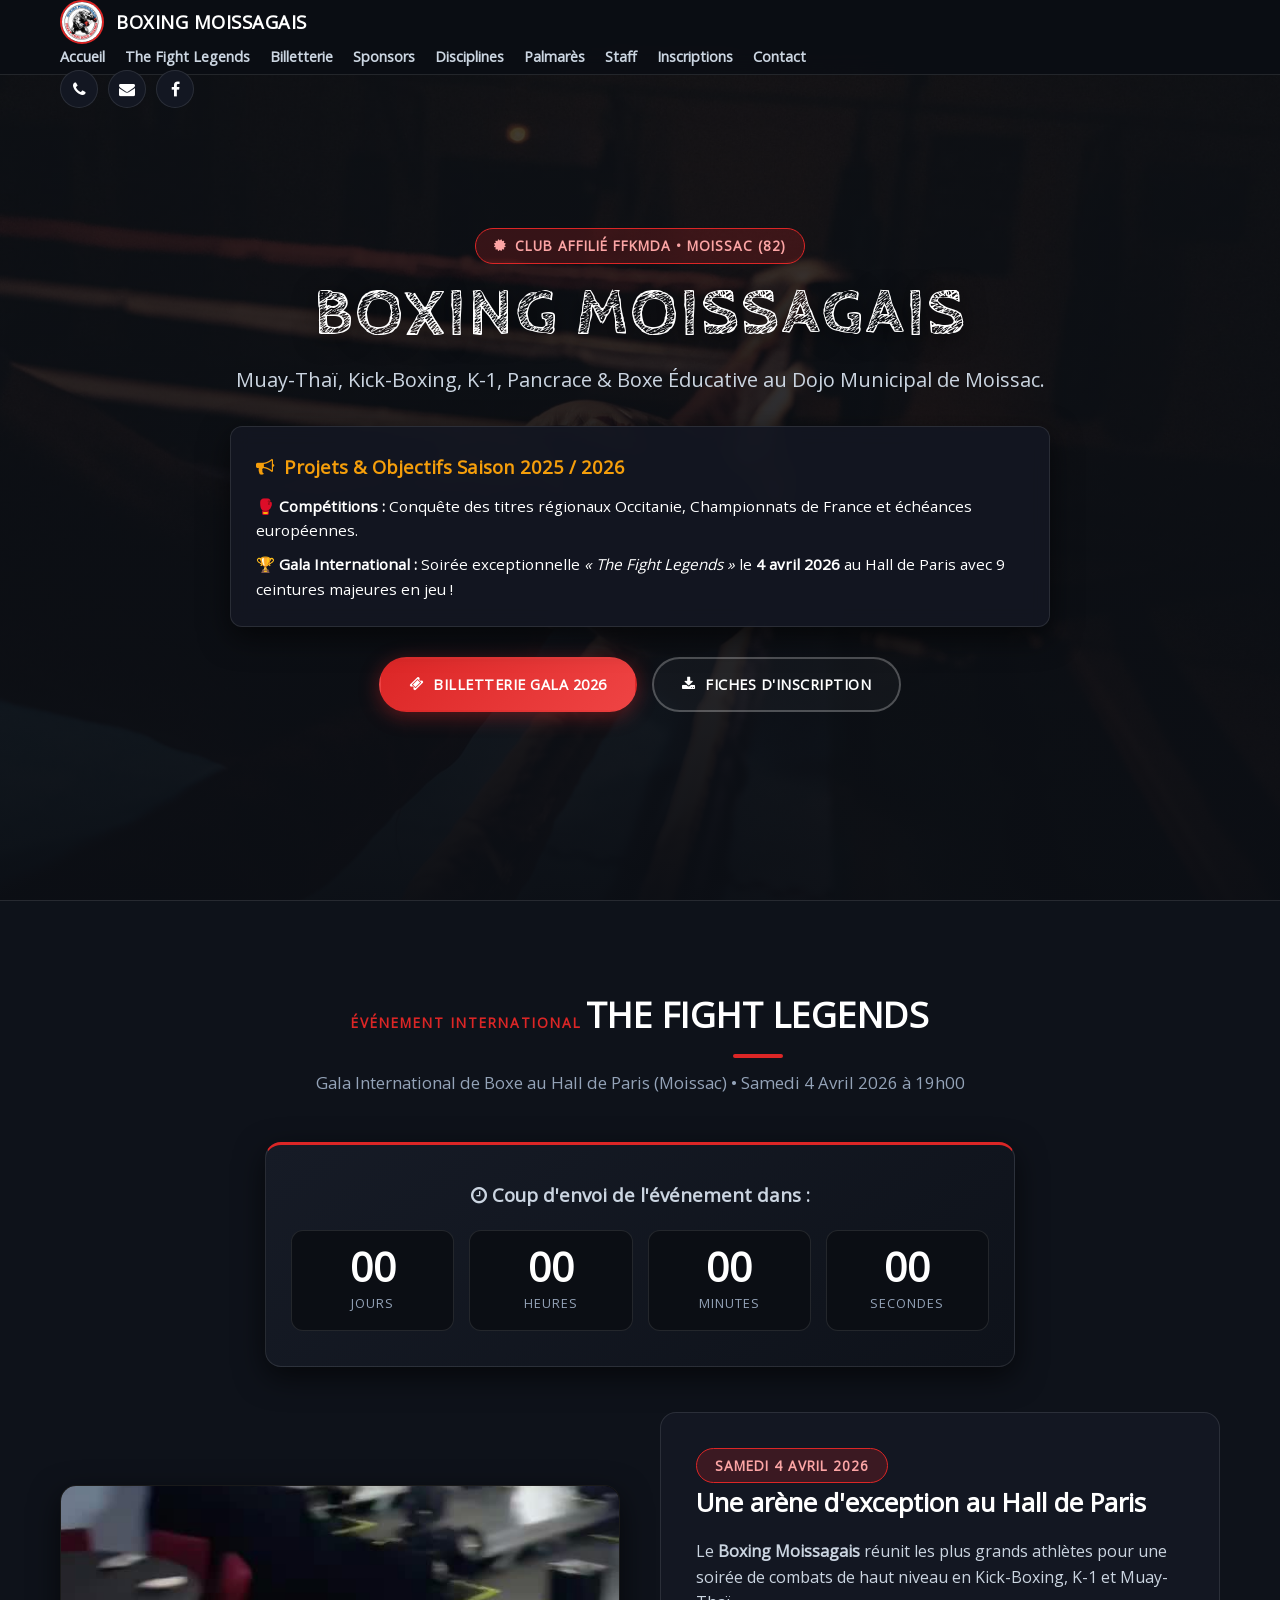
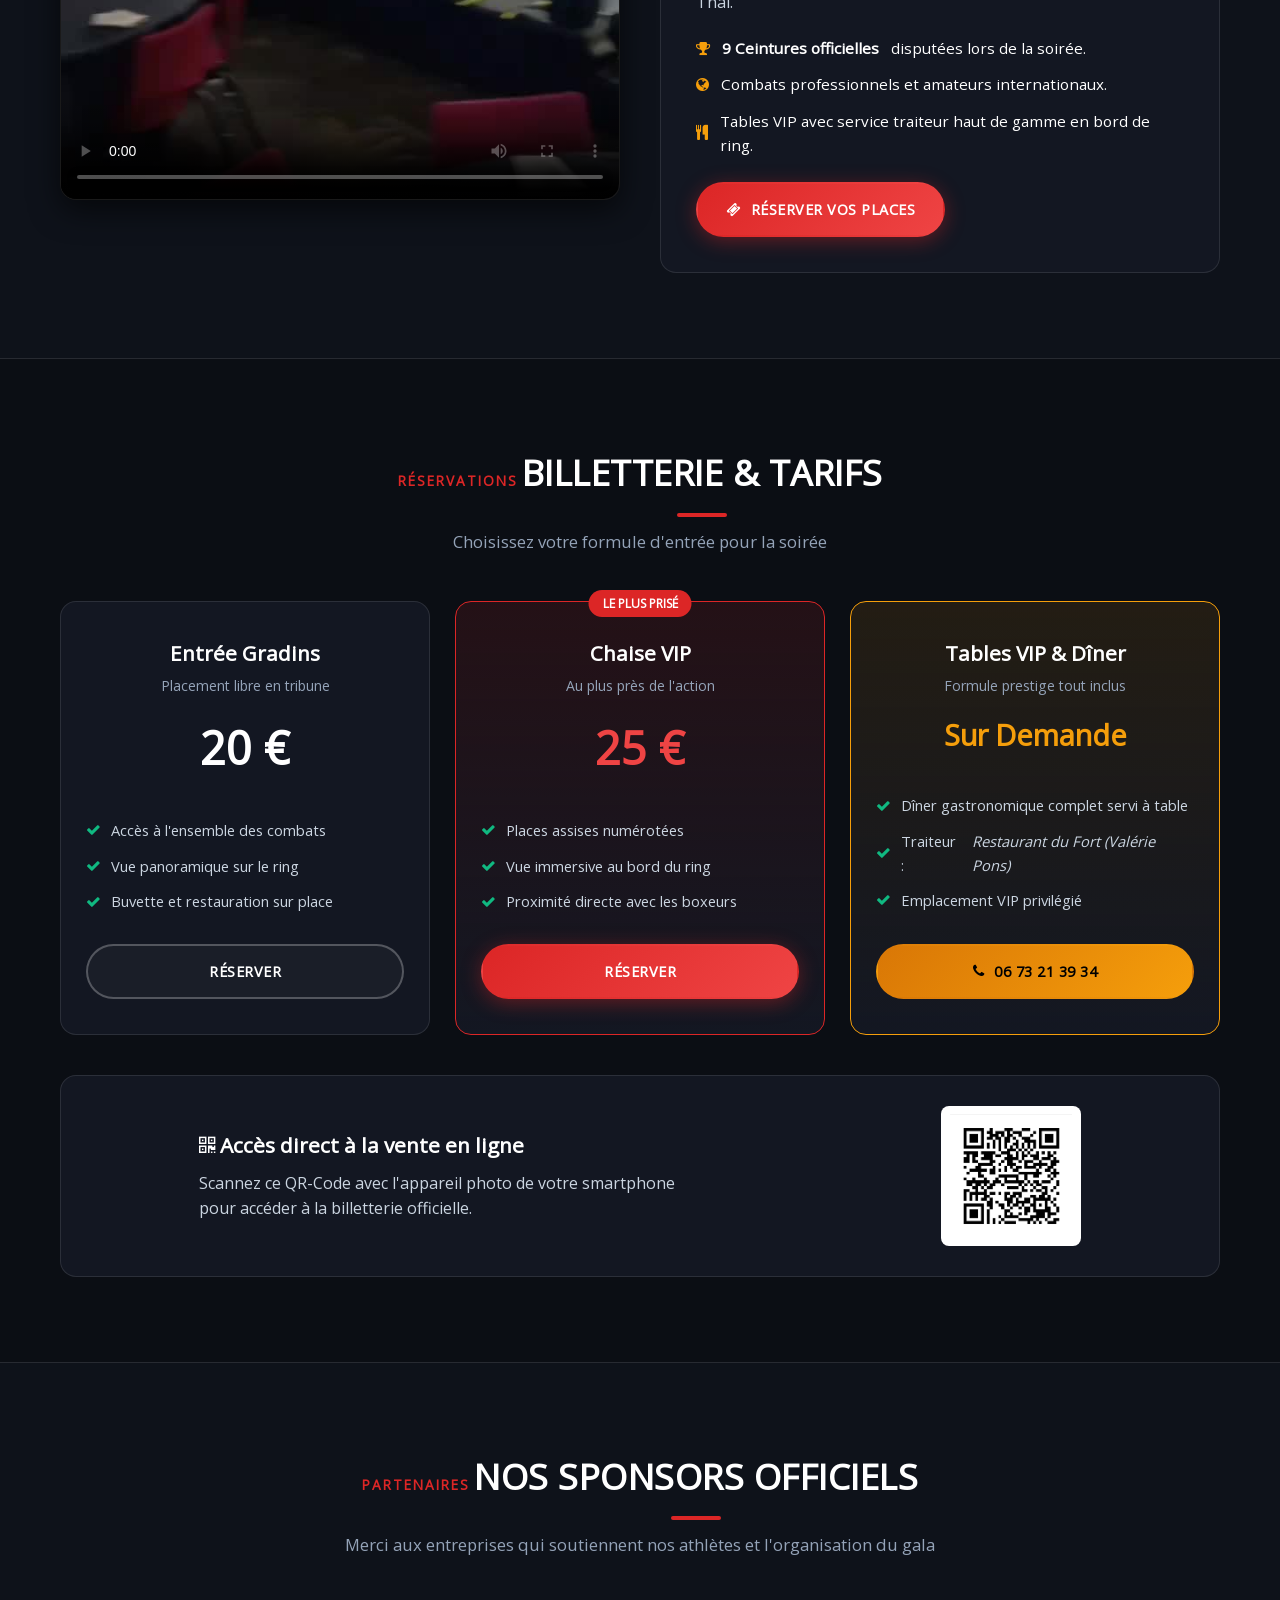
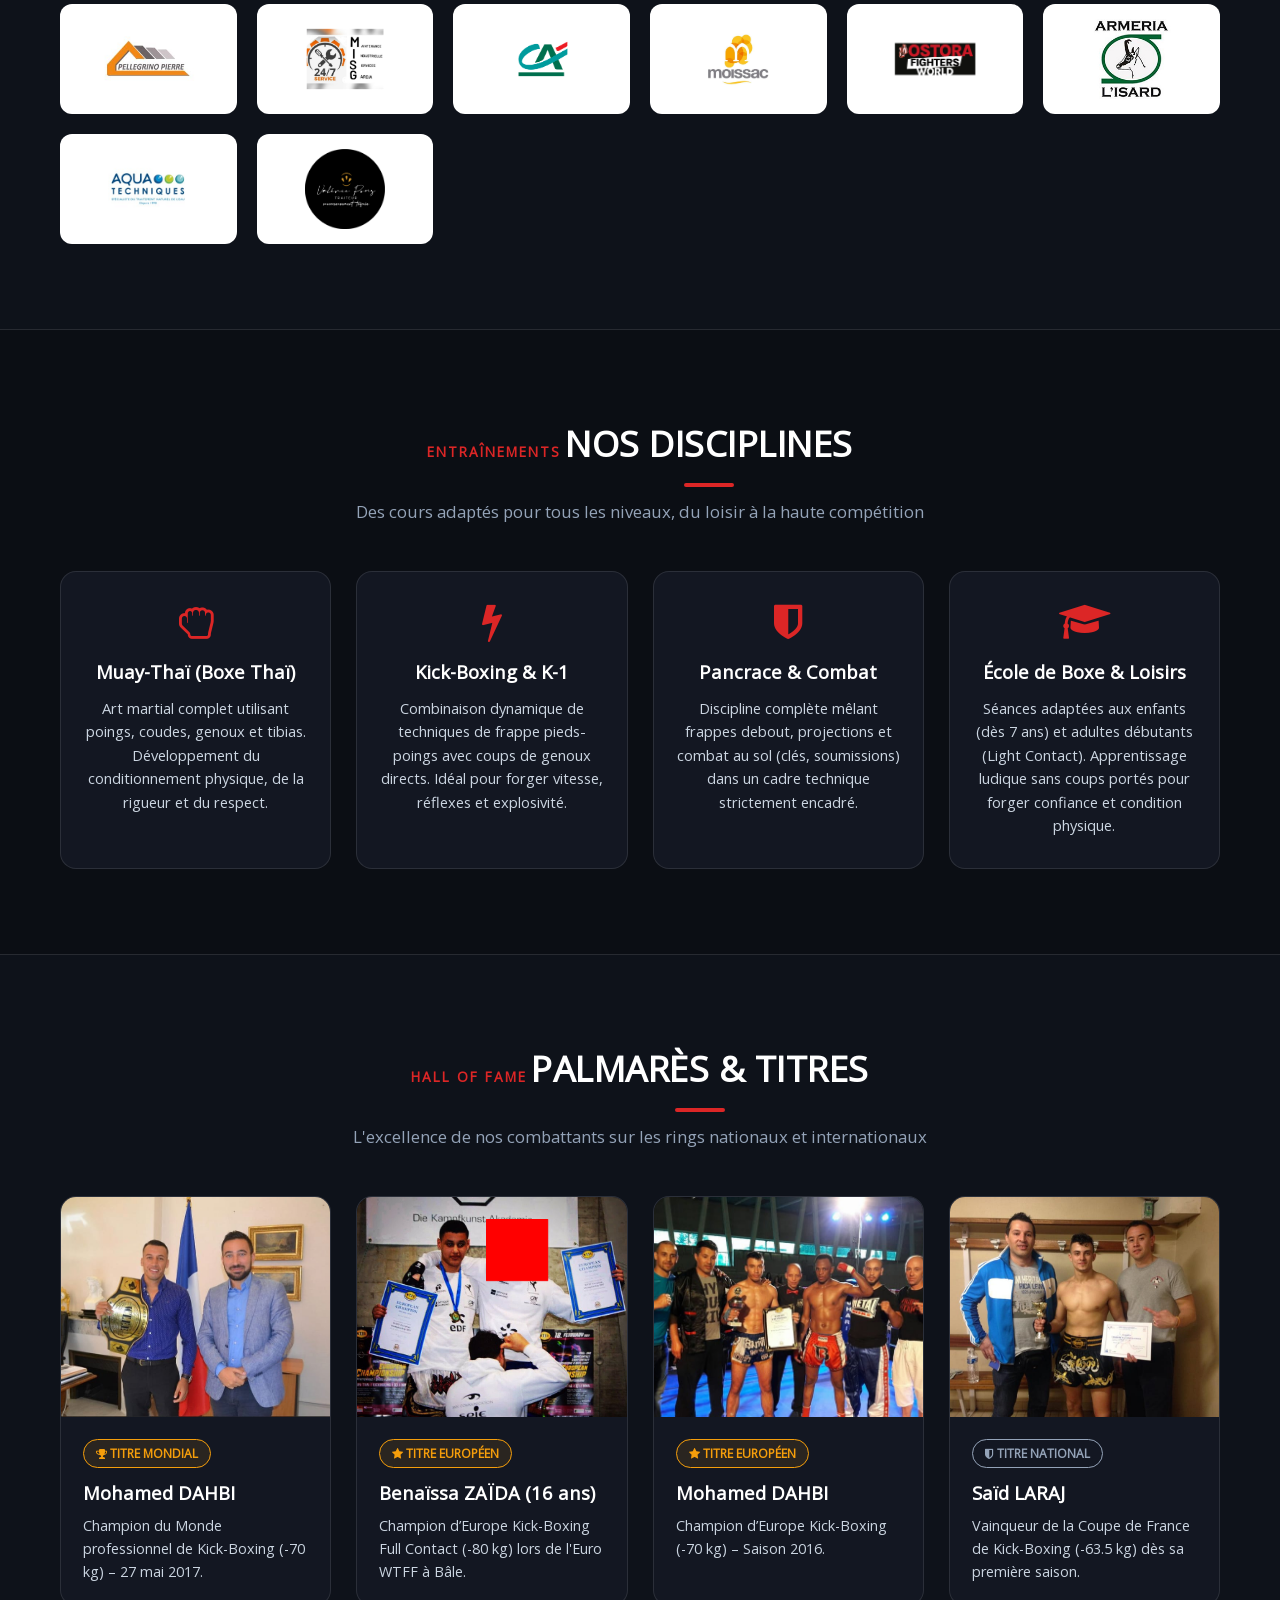
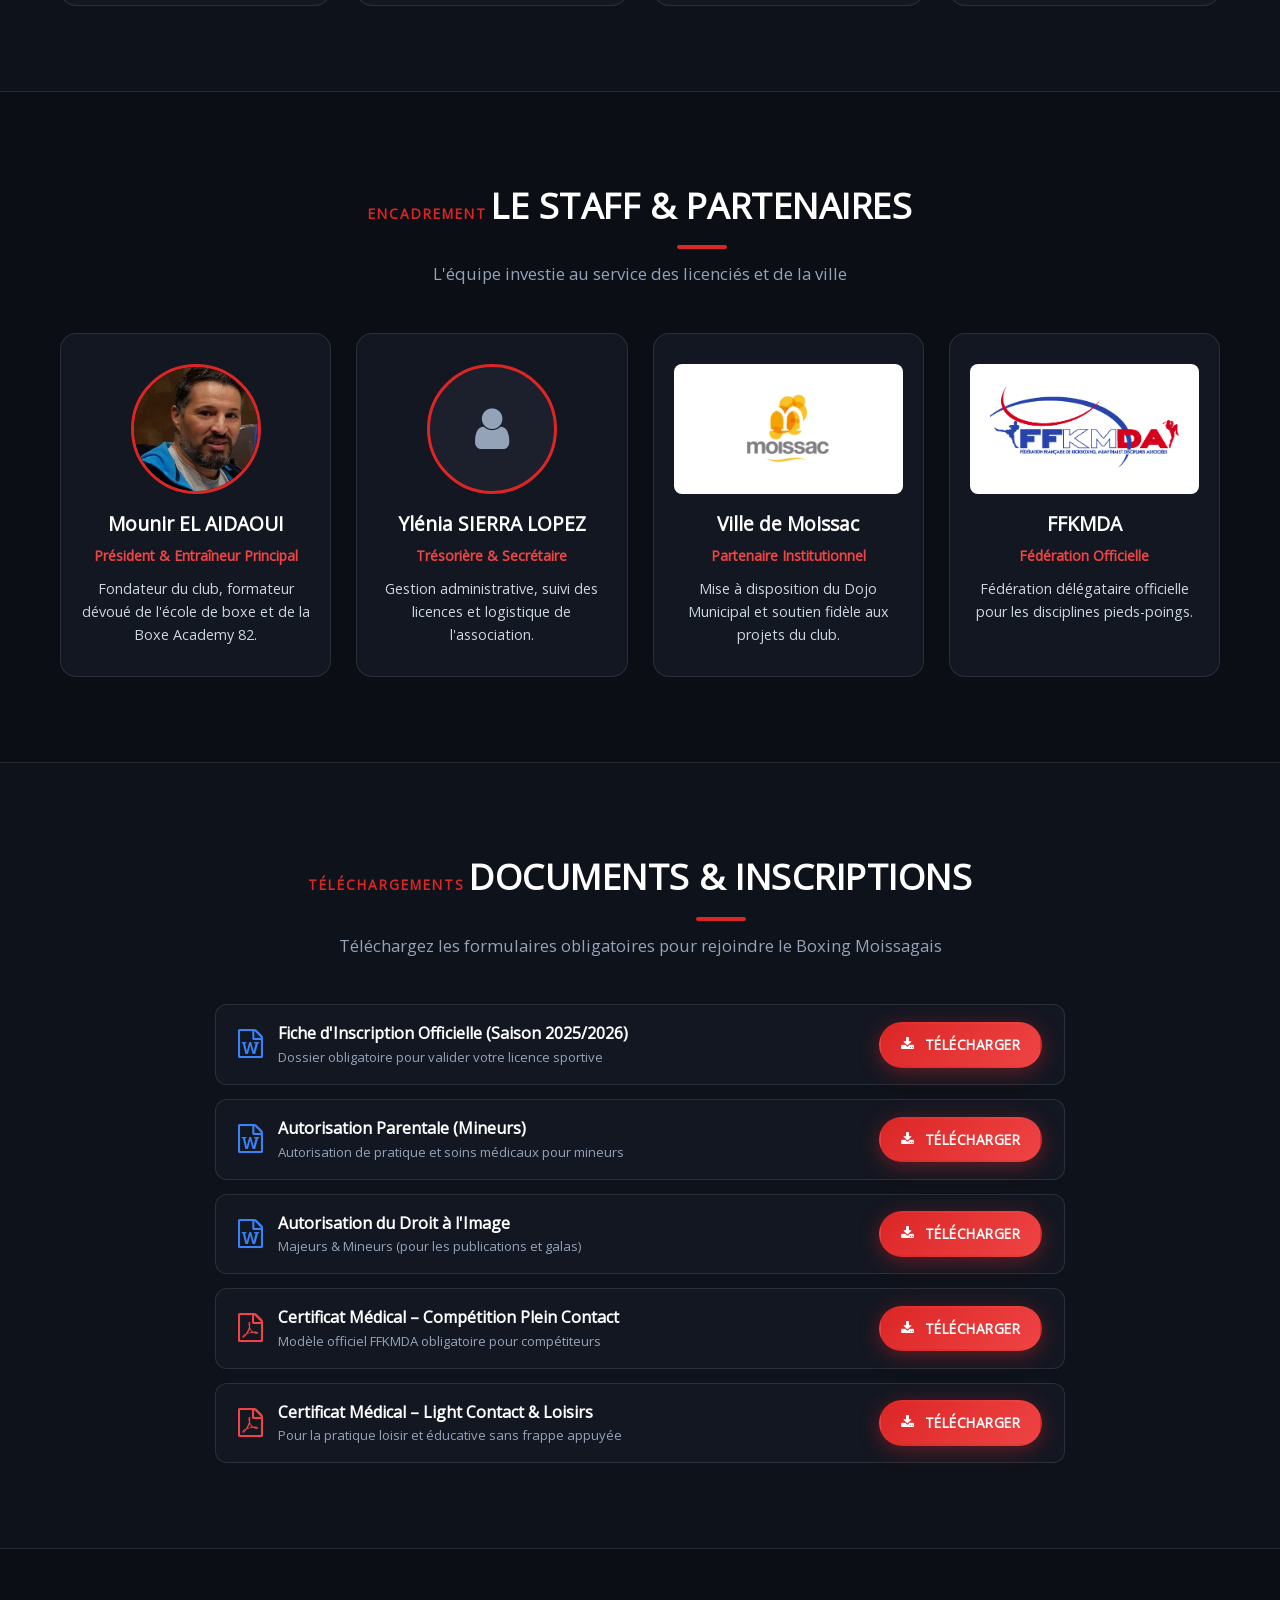
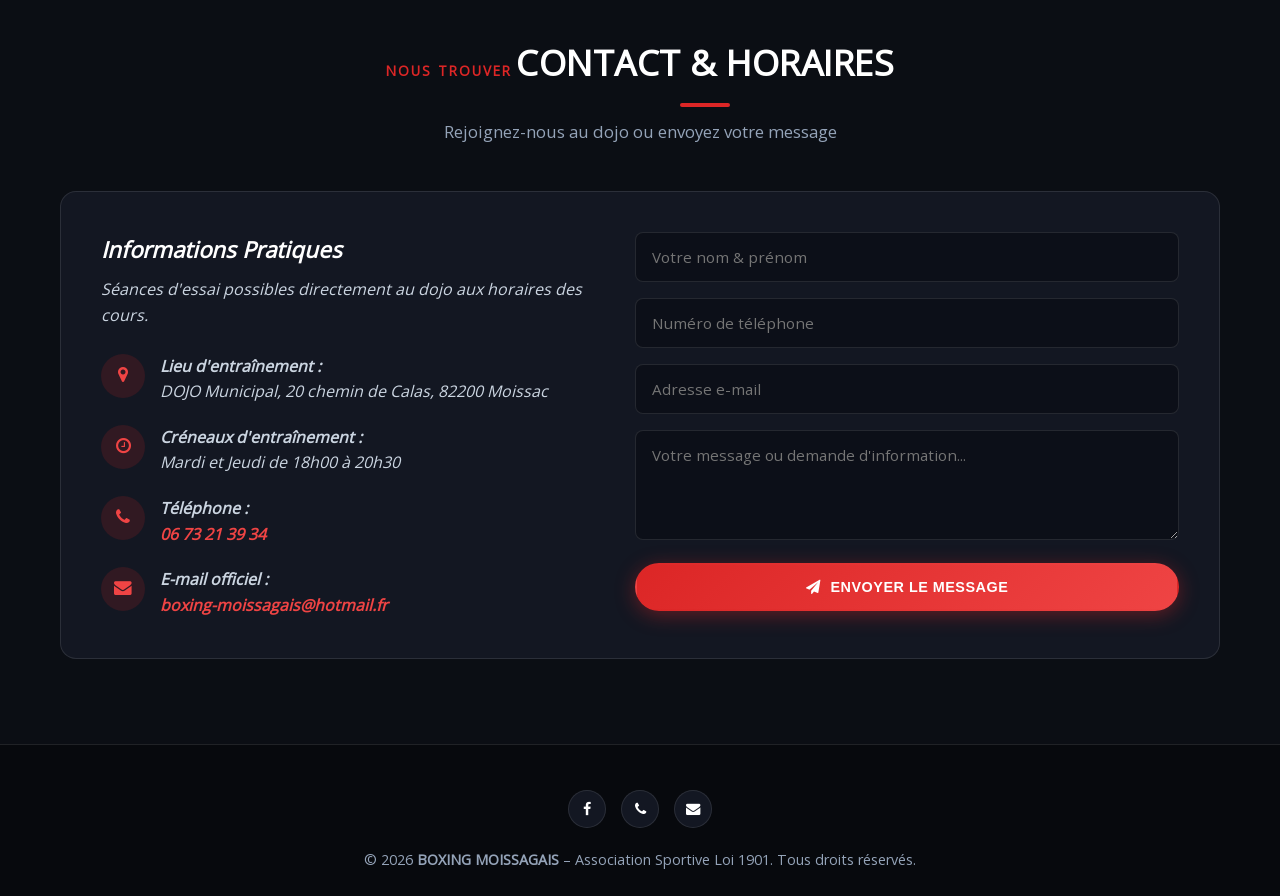
==== commit a7229c64: "Refonte complete : correction aspect-ratio, ancres et video" ====
--- a/index.html
+++ b/index.html
@@ -3,32 +3,41 @@
 <head>
   <meta charset="utf-8">
   <meta http-equiv="X-UA-Compatible" content="IE=edge">
-  <meta name="viewport" content="width=device-width, initial-scale=1.0">
-
-  <title>BOXING MOISSAGAIS | Muay-Thaï, Kick-Boxing & K-1</title>
-  <meta name="description" content="Site officiel du Boxing Moissagais (82). Cours de Kick-Boxing, Muay-Thaï, K-1, Pancrace. Actualités, inscriptions et billetterie du gala The Fight Legends.">
+  <meta name="viewport" content="width=device-width, initial-scale=1.0, maximum-scale=5.0">
+
+  <title>BOXING MOISSAGAIS | Muay-Thaï, Kick-Boxing, K-1 & Pancrace</title>
+  <meta name="description" content="Site officiel du Boxing Moissagais à Moissac (82). Cours de Kick-Boxing, Muay-Thaï, K-1, Pancrace et organisation du gala international The Fight Legends.">
+  <meta name="keywords" content="Boxing Moissagais, Boxe Moissac, Kick-Boxing, Muay-Thai, K-1, Pancrace, Gala The Fight Legends">
+
+  <!-- Open Graph -->
+  <meta property="og:type" content="website">
+  <meta property="og:title" content="BOXING MOISSAGAIS | Club officiel de Boxe de Moissac">
+  <meta property="og:description" content="Rejoignez le Boxing Moissagais : cours tous niveaux, compétitions et gala international The Fight Legends.">
+  <meta property="og:image" content="./assets/2000_60d2162d8c5e0.jpg">
 
   <!-- Favicons -->
   <link rel="shortcut icon" href="./assets/Icon_blue.png" type="image/x-icon">
   <link rel="apple-touch-icon" href="./assets/pwaImage.png">
-  <meta name="theme-color" content="#b91c1c">
-
-  <!-- Styles CSS (Cache buster v=2.0) -->
+  <meta name="theme-color" content="#0b0e14">
+
+  <!-- Feuilles de style -->
   <link rel="stylesheet" href="./assets/font-awesome.min.css">
-  <link rel="stylesheet" href="./style.css?v=2.0">
+  <link rel="stylesheet" href="https://cdnjs.cloudflare.com/ajax/libs/font-awesome/4.7.0/css/font-awesome.min.css">
+  <link rel="stylesheet" href="./style.css">
 </head>
 
 <body id="top">
 
-  <!-- Navigation -->
+  <!-- Header / Navigation Fixe -->
   <header class="navbar" role="banner">
     <div class="container nav-container">
-      <a href="#top" class="nav-brand" aria-label="Retour à l'accueil">
+      <a href="#top" class="nav-brand" aria-label="Retour au sommet de la page">
         <img src="./assets/400_64f0d58749112.jpg" alt="Logo Boxing Moissagais" width="44" height="44">
         <span>Boxing Moissagais</span>
       </a>
 
-      <nav class="nav-menu-desktop" aria-label="Menu principal">
+      <!-- Menu Ordinateur -->
+      <nav class="nav-menu-desktop" aria-label="Navigation principale">
         <ul class="nav-list">
           <li><a href="#top" class="nav-link">Accueil</a></li>
           <li><a href="#gala" class="nav-link">The Fight Legends</a></li>
@@ -37,13 +46,16 @@
           <li><a href="#disciplines" class="nav-link">Disciplines</a></li>
           <li><a href="#palmares" class="nav-link">Palmarès</a></li>
           <li><a href="#staff" class="nav-link">Staff</a></li>
-          <li><a href="#documents" class="nav-link">Inscriptions</a></li>
+          <li><a href="#inscriptions" class="nav-link">Inscriptions</a></li>
+          <li><a href="#contact" class="nav-link">Contact</a></li>
         </ul>
       </nav>
 
+      <!-- Actions rapides & Toggle Mobile -->
       <div class="nav-actions">
-        <a href="tel:+33673213934" class="nav-icon" aria-label="Nous appeler"><i class="fa fa-phone" aria-hidden="true"></i></a>
-        <a href="mailto:boxing-moissagais@hotmail.fr" class="nav-icon" aria-label="Nous envoyer un email"><i class="fa fa-envelope" aria-hidden="true"></i></a>
+        <a href="tel:+33673213934" class="nav-icon" aria-label="Appeler le club"><i class="fa fa-phone" aria-hidden="true"></i></a>
+        <a href="mailto:boxing-moissagais@hotmail.fr" class="nav-icon" aria-label="Envoyer un e-mail"><i class="fa fa-envelope" aria-hidden="true"></i></a>
+        <a href="https://www.facebook.com/boxing.moissagais" target="_blank" rel="noopener noreferrer" class="nav-icon" aria-label="Page Facebook"><i class="fa fa-facebook" aria-hidden="true"></i></a>
         <button class="mobile-toggle" id="drawer-toggle" aria-expanded="false" aria-controls="mobile-drawer" aria-label="Ouvrir le menu mobile">
           <i class="fa fa-bars" aria-hidden="true"></i>
         </button>
@@ -51,56 +63,59 @@
     </div>
   </header>
 
-  <!-- Tiroir Mobile -->
+  <!-- Tiroir Navigation Mobile -->
   <div class="drawer-overlay" id="drawer-overlay" aria-hidden="true"></div>
   <aside class="mobile-drawer" id="mobile-drawer" aria-hidden="true">
-    <nav aria-label="Menu mobile">
+    <nav aria-label="Menu navigation mobile">
       <ul class="mobile-nav-list">
         <li><a href="#top" class="drawer-link"><i class="fa fa-home" aria-hidden="true"></i> Accueil</a></li>
-        <li><a href="#gala" class="drawer-link"><i class="fa fa-trophy" aria-hidden="true"></i> Gala 2026</a></li>
+        <li><a href="#gala" class="drawer-link"><i class="fa fa-trophy" aria-hidden="true"></i> Gala The Fight Legends</a></li>
         <li><a href="#billetterie" class="drawer-link"><i class="fa fa-ticket" aria-hidden="true"></i> Billetterie</a></li>
         <li><a href="#sponsors" class="drawer-link"><i class="fa fa-handshake-o" aria-hidden="true"></i> Sponsors</a></li>
         <li><a href="#disciplines" class="drawer-link"><i class="fa fa-shield" aria-hidden="true"></i> Disciplines</a></li>
         <li><a href="#palmares" class="drawer-link"><i class="fa fa-star" aria-hidden="true"></i> Palmarès</a></li>
         <li><a href="#staff" class="drawer-link"><i class="fa fa-users" aria-hidden="true"></i> Staff</a></li>
-        <li><a href="#documents" class="drawer-link"><i class="fa fa-download" aria-hidden="true"></i> Inscriptions</a></li>
+        <li><a href="#inscriptions" class="drawer-link"><i class="fa fa-download" aria-hidden="true"></i> Inscriptions</a></li>
+        <li><a href="#contact" class="drawer-link"><i class="fa fa-map-marker" aria-hidden="true"></i> Contact & Horaires</a></li>
       </ul>
     </nav>
   </aside>
 
   <main>
-    <!-- Hero Section -->
-    <section class="hero" aria-label="Section d'accueil">
+    <!-- Section Hero -->
+    <section class="hero" aria-label="Présentation du club">
       <div class="container hero-content">
         <span class="badge"><i class="fa fa-certificate" aria-hidden="true"></i> Club Affilié FFKMDA • Moissac (82)</span>
         <h1 class="hero-title">BOXING MOISSAGAIS</h1>
-        <p class="hero-desc">L'art du combat, de la discipline et du respect : Muay-Thaï, Kick-Boxing, K-1, Pancrace & Boxe Éducative.</p>
+        <p class="hero-desc">Muay-Thaï, Kick-Boxing, K-1, Pancrace & Boxe Éducative au Dojo Municipal de Moissac.</p>
 
         <article class="hero-card">
-          <h2><i class="fa fa-bullhorn" aria-hidden="true"></i> Projets Saison 2025 / 2026</h2>
+          <h2><i class="fa fa-bullhorn" aria-hidden="true"></i> Projets & Objectifs Saison 2025 / 2026</h2>
           <ul class="hero-features">
-            <li><strong>🥊 Compétitions :</strong> Conquête des titres régionaux Occitanie, Championnats de France et d'Europe.</li>
-            <li><strong>🏆 Gala International :</strong> Soirée <em>« The Fight Legends »</em> le <strong>4 avril 2026</strong> au Hall de Paris avec 9 ceintures majeures !</li>
+            <li><strong>🥊 Compétitions :</strong> Conquête des titres régionaux Occitanie, Championnats de France et échéances européennes.</li>
+            <li><strong>🏆 Gala International :</strong> Soirée exceptionnelle <em>« The Fight Legends »</em> le <strong>4 avril 2026</strong> au Hall de Paris avec 9 ceintures majeures en jeu !</li>
           </ul>
         </article>
 
         <div class="hero-actions">
           <a href="#billetterie" class="btn btn-primary"><i class="fa fa-ticket" aria-hidden="true"></i> Billetterie Gala 2026</a>
-          <a href="#documents" class="btn btn-outline"><i class="fa fa-download" aria-hidden="true"></i> Dossiers d'Inscription</a>
-        </div>
-      </div>
-    </section>
-
-    <!-- Gala & Compte à Rebours -->
+          <a href="#inscriptions" class="btn btn-outline"><i class="fa fa-download" aria-hidden="true"></i> Fiches d'Inscription</a>
+        </div>
+      </div>
+    </section>
+
+    <!-- Section Gala The Fight Legends -->
     <section class="section section-alt" id="gala">
       <div class="container">
         <header class="section-header">
+          <span class="section-tag">Événement International</span>
           <h2 class="section-title">The Fight Legends</h2>
-          <p class="section-subtitle">Le Grand Gala International de Boxe à Moissac</p>
-        </header>
-
+          <p class="section-subtitle">Gala International de Boxe au Hall de Paris (Moissac) • Samedi 4 Avril 2026 à 19h00</p>
+        </header>
+
+        <!-- Compte à Rebours -->
         <article class="countdown-wrapper" aria-label="Compte à rebours avant le gala">
-          <h3><i class="fa fa-clock-o" aria-hidden="true"></i> Début de l'événement dans :</h3>
+          <h3><i class="fa fa-clock-o" aria-hidden="true"></i> Coup d'envoi de l'événement dans :</h3>
           <div class="countdown-grid" id="countdown-timer">
             <div class="countdown-item"><span class="countdown-val" id="cd-days">00</span><span class="countdown-lbl">Jours</span></div>
             <div class="countdown-item"><span class="countdown-val" id="cd-hours">00</span><span class="countdown-lbl">Heures</span></div>
@@ -109,47 +124,52 @@
           </div>
         </article>
 
+        <!-- Vidéo & Descriptif -->
         <div class="gala-grid">
           <div class="video-container">
-            <video controls poster="./assets/normal_69aadb9db1eaa-thumbnail.jpg" playsinline preload="metadata" aria-label="Vidéo promotionnelle">
+            <video controls poster="./assets/normal_69aadb9db1eaa-thumbnail.jpg" playsinline preload="metadata" aria-label="Teaser officiel du gala">
               <source src="./assets/normal_69aadb9db1eaa.mp4" type="video/mp4">
-              Votre navigateur ne supporte pas la lecture de vidéos MP4.
+              Votre navigateur ne prend pas en charge la lecture de vidéos MP4.
             </video>
           </div>
 
           <div class="gala-info">
             <span class="badge">Samedi 4 Avril 2026</span>
-            <h3>Une soirée sportive d'exception</h3>
-            <p>Le <strong>Hall de Paris</strong> se transforme en arène pour accueillir des affrontements explosifs entre les meilleurs boxeurs.</p>
+            <h3>Une arène d'exception au Hall de Paris</h3>
+            <p>Le <strong>Boxing Moissagais</strong> réunit les plus grands athlètes pour une soirée de combats de haut niveau en Kick-Boxing, K-1 et Muay-Thaï.</p>
             <ul class="gala-features-list">
               <li><i class="fa fa-trophy" aria-hidden="true"></i> <strong>9 Ceintures officielles</strong> disputées lors de la soirée.</li>
-              <li><i class="fa fa-star" aria-hidden="true"></i> Combats professionnels et amateurs de très haut niveau.</li>
-              <li><i class="fa fa-cutlery" aria-hidden="true"></i> Tables VIP avec dîner gastronomique servi au bord du ring.</li>
+              <li><i class="fa fa-globe" aria-hidden="true"></i> Combats professionnels et amateurs internationaux.</li>
+              <li><i class="fa fa-cutlery" aria-hidden="true"></i> Tables VIP avec service traiteur haut de gamme en bord de ring.</li>
             </ul>
+            <a href="#billetterie" class="btn btn-primary"><i class="fa fa-ticket" aria-hidden="true"></i> Réserver vos places</a>
           </div>
         </div>
       </div>
     </section>
 
-    <!-- Billetterie -->
+    <!-- Section Billetterie -->
     <section class="section" id="billetterie">
       <div class="container">
         <header class="section-header">
-          <h2 class="section-title">Billetterie & Réservations</h2>
-          <p class="section-subtitle">Choisissez votre expérience pour le gala</p>
+          <span class="section-tag">Réservations</span>
+          <h2 class="section-title">Billetterie & Tarifs</h2>
+          <p class="section-subtitle">Choisissez votre formule d'entrée pour la soirée</p>
         </header>
 
         <div class="pricing-grid">
           <article class="pricing-card">
             <header>
               <h3>Entrée Gradins</h3>
-              <p class="pricing-desc">Vue panoramique sur le ring</p>
+              <p class="pricing-desc">Placement libre en tribune</p>
               <div class="price-value">20 €</div>
             </header>
             <ul class="pricing-features">
               <li><i class="fa fa-check" aria-hidden="true"></i> Accès à l'ensemble des combats</li>
-              <li><i class="fa fa-check" aria-hidden="true"></i> Placement libre en tribune</li>
+              <li><i class="fa fa-check" aria-hidden="true"></i> Vue panoramique sur le ring</li>
+              <li><i class="fa fa-check" aria-hidden="true"></i> Buvette et restauration sur place</li>
             </ul>
+            <a href="#contact" class="btn btn-outline">Réserver</a>
           </article>
 
           <article class="pricing-card vip-card">
@@ -162,7 +182,9 @@
             <ul class="pricing-features">
               <li><i class="fa fa-check" aria-hidden="true"></i> Places assises numérotées</li>
               <li><i class="fa fa-check" aria-hidden="true"></i> Vue immersive au bord du ring</li>
+              <li><i class="fa fa-check" aria-hidden="true"></i> Proximité directe avec les boxeurs</li>
             </ul>
+            <a href="#contact" class="btn btn-primary">Réserver</a>
           </article>
 
           <article class="pricing-card table-card">
@@ -172,8 +194,9 @@
               <div class="price-value gold">Sur Demande</div>
             </header>
             <ul class="pricing-features">
-              <li><i class="fa fa-check" aria-hidden="true"></i> Dîner gastronomique complet</li>
-              <li><i class="fa fa-check" aria-hidden="true"></i> Traiteur : <em>Valérie Pons</em></li>
+              <li><i class="fa fa-check" aria-hidden="true"></i> Dîner gastronomique complet servi à table</li>
+              <li><i class="fa fa-check" aria-hidden="true"></i> Traiteur : <em>Restaurant du Fort (Valérie Pons)</em></li>
+              <li><i class="fa fa-check" aria-hidden="true"></i> Emplacement VIP privilégié</li>
             </ul>
             <a href="tel:+33673213934" class="btn btn-gold"><i class="fa fa-phone" aria-hidden="true"></i> 06 73 21 39 34</a>
           </article>
@@ -181,131 +204,180 @@
 
         <aside class="qr-banner">
           <div class="qr-text">
-            <h3><i class="fa fa-qrcode" aria-hidden="true"></i> Achat en ligne simplifié</h3>
-            <p>Scannez directement ce QR-Code avec votre appareil photo pour accéder à la billetterie.</p>
+            <h3><i class="fa fa-qrcode" aria-hidden="true"></i> Accès direct à la vente en ligne</h3>
+            <p>Scannez ce QR-Code avec l'appareil photo de votre smartphone pour accéder à la billetterie officielle.</p>
           </div>
-          <img src="./assets/2000_69aadf74f2a40.png" alt="QR Code d'accès à la billetterie en ligne" width="140" height="140">
+          <div class="qr-image-wrapper">
+            <img src="./assets/2000_69aadf74f2a40.png" alt="QR Code d'accès à la billetterie" width="140" height="140">
+          </div>
         </aside>
       </div>
     </section>
 
-    <!-- Sponsors -->
+    <!-- Section Sponsors -->
     <section class="section section-alt" id="sponsors">
       <div class="container">
         <header class="section-header">
-          <h2 class="section-title">Nos Sponsors & Partenaires</h2>
-          <p class="section-subtitle">Merci aux entreprises qui rendent ce gala possible</p>
+          <span class="section-tag">Partenaires</span>
+          <h2 class="section-title">Nos Sponsors Officiels</h2>
+          <p class="section-subtitle">Merci aux entreprises qui soutiennent nos athlètes et l'organisation du gala</p>
         </header>
 
         <div class="sponsors-grid">
-          <div class="sponsor-box"><img src="./assets/800_69aae99f35c39.png" alt="Sponsor 1" loading="lazy"></div>
-          <div class="sponsor-box"><img src="./assets/800_69aae82d54f0b.png" alt="Sponsor 2" loading="lazy"></div>
-          <div class="sponsor-box"><img src="./assets/800_69aae570f3940.png" alt="Sponsor 3" loading="lazy"></div>
-          <div class="sponsor-box"><img src="./assets/800_69aae81e87650.png" alt="Sponsor 4" loading="lazy"></div>
-          <div class="sponsor-box"><img src="./assets/800_69aae7bba329d.png" alt="Sponsor 5" loading="lazy"></div>
-          <div class="sponsor-box"><img src="./assets/800_69aae7a1619e8.png" alt="Sponsor 6" loading="lazy"></div>
-          <div class="sponsor-box"><img src="./assets/800_69aae8a773abd.jpg" alt="Sponsor 7" loading="lazy"></div>
-          <div class="sponsor-box"><img src="./assets/800_69aae9efd9635.png" alt="Sponsor 8" loading="lazy"></div>
-        </div>
-      </div>
-    </section>
-
-    <!-- Palmarès -->
-    <section class="section" id="palmares">
-      <div class="container">
-        <header class="section-header">
-          <h2 class="section-title">Palmarès & Hall of Fame</h2>
-          <p class="section-subtitle">Les titres mondiaux, européens et nationaux décrochés par le club</p>
+          <div class="sponsor-box"><img src="./assets/800_69aae99f35c39.png" alt="Sponsor Gala 1" loading="lazy"></div>
+          <div class="sponsor-box"><img src="./assets/800_69aae82d54f0b.png" alt="Sponsor Gala 2" loading="lazy"></div>
+          <div class="sponsor-box"><img src="./assets/800_69aae570f3940.png" alt="Sponsor Gala 3" loading="lazy"></div>
+          <div class="sponsor-box"><img src="./assets/800_69aae81e87650.png" alt="Sponsor Gala 4" loading="lazy"></div>
+          <div class="sponsor-box"><img src="./assets/800_69aae7bba329d.png" alt="Sponsor Gala 5" loading="lazy"></div>
+          <div class="sponsor-box"><img src="./assets/800_69aae7a1619e8.png" alt="Sponsor Gala 6" loading="lazy"></div>
+          <div class="sponsor-box"><img src="./assets/800_69aae8a773abd.jpg" alt="Sponsor Gala 7" loading="lazy"></div>
+          <div class="sponsor-box"><img src="./assets/800_69aae9efd9635.png" alt="Sponsor Gala 8" loading="lazy"></div>
+        </div>
+      </div>
+    </section>
+
+    <!-- Section Disciplines -->
+    <section class="section" id="disciplines">
+      <div class="container">
+        <header class="section-header">
+          <span class="section-tag">Entraînements</span>
+          <h2 class="section-title">Nos Disciplines</h2>
+          <p class="section-subtitle">Des cours adaptés pour tous les niveaux, du loisir à la haute compétition</p>
+        </header>
+
+        <div class="grid-layout">
+          <article class="info-card">
+            <i class="fa fa-hand-rock-o icon" aria-hidden="true"></i>
+            <h3>Muay-Thaï (Boxe Thaï)</h3>
+            <p>Art martial complet utilisant poings, coudes, genoux et tibias. Développement du conditionnement physique, de la rigueur et du respect.</p>
+          </article>
+
+          <article class="info-card">
+            <i class="fa fa-bolt icon" aria-hidden="true"></i>
+            <h3>Kick-Boxing & K-1</h3>
+            <p>Combinaison dynamique de techniques de frappe pieds-poings avec coups de genoux directs. Idéal pour forger vitesse, réflexes et explosivité.</p>
+          </article>
+
+          <article class="info-card">
+            <i class="fa fa-shield icon" aria-hidden="true"></i>
+            <h3>Pancrace & Combat</h3>
+            <p>Discipline complète mêlant frappes debout, projections et combat au sol (clés, soumissions) dans un cadre technique strictement encadré.</p>
+          </article>
+
+          <article class="info-card">
+            <i class="fa fa-graduation-cap icon" aria-hidden="true"></i>
+            <h3>École de Boxe & Loisirs</h3>
+            <p>Séances adaptées aux enfants (dès 7 ans) et adultes débutants (Light Contact). Apprentissage ludique sans coups portés pour forger confiance et condition physique.</p>
+          </article>
+        </div>
+      </div>
+    </section>
+
+    <!-- Section Palmarès -->
+    <section class="section section-alt" id="palmares">
+      <div class="container">
+        <header class="section-header">
+          <span class="section-tag">Hall of Fame</span>
+          <h2 class="section-title">Palmarès & Titres</h2>
+          <p class="section-subtitle">L'excellence de nos combattants sur les rings nationaux et internationaux</p>
         </header>
 
         <div class="grid-layout">
           <article class="champ-card">
-            <img src="./assets/800_61df0e181177e.jpg" alt="Mohamed Dahbi" loading="lazy" class="champ-img">
+            <img src="./assets/800_61df0e181177e.jpg" alt="Mohamed Dahbi Champion du Monde" loading="lazy" class="champ-img">
             <div class="champ-info">
               <span class="champ-badge gold"><i class="fa fa-trophy" aria-hidden="true"></i> Titre Mondial</span>
               <h3>Mohamed DAHBI</h3>
-              <p>Champion du Monde Kick-Boxing (-70 kg)</p>
+              <p>Champion du Monde professionnel de Kick-Boxing (-70 kg) – 27 mai 2017.</p>
             </div>
           </article>
 
           <article class="champ-card">
-            <img src="./assets/800_6975fb7e0506c.png" alt="Benaïssa Zaïda" loading="lazy" class="champ-img">
+            <img src="./assets/800_6975fb7e0506c.png" alt="Benaïssa Zaïda Champion d'Europe" loading="lazy" class="champ-img">
             <div class="champ-info">
               <span class="champ-badge gold"><i class="fa fa-star" aria-hidden="true"></i> Titre Européen</span>
-              <h3>Benaïssa ZAÏDA</h3>
-              <p>Champion d’Europe Kick-Boxing (-80 kg) à 16 ans</p>
+              <h3>Benaïssa ZAÏDA (16 ans)</h3>
+              <p>Champion d’Europe Kick-Boxing Full Contact (-80 kg) lors de l'Euro WTFF à Bâle.</p>
             </div>
           </article>
 
           <article class="champ-card">
-            <img src="./assets/800_61df0cc817c51.jpg" alt="Mohamed Dahbi Europe" loading="lazy" class="champ-img">
+            <img src="./assets/800_61df0cc817c51.jpg" alt="Mohamed Dahbi Champion d'Europe" loading="lazy" class="champ-img">
             <div class="champ-info">
               <span class="champ-badge gold"><i class="fa fa-star" aria-hidden="true"></i> Titre Européen</span>
               <h3>Mohamed DAHBI</h3>
-              <p>Champion d’Europe Kick-Boxing (-70 kg) - 2016</p>
+              <p>Champion d’Europe Kick-Boxing (-70 kg) – Saison 2016.</p>
             </div>
           </article>
 
           <article class="champ-card">
-            <img src="./assets/800_61df0a2941248.jpg" alt="Saïd Laraj" loading="lazy" class="champ-img">
+            <img src="./assets/800_61df0a2941248.jpg" alt="Saïd Laraj Coupe de France" loading="lazy" class="champ-img">
             <div class="champ-info">
               <span class="champ-badge"><i class="fa fa-shield" aria-hidden="true"></i> Titre National</span>
               <h3>Saïd LARAJ</h3>
-              <p>Vainqueur Coupe de France (-63.5 kg)</p>
-            </div>
-          </article>
-        </div>
-      </div>
-    </section>
-
-    <!-- Staff -->
-    <section class="section section-alt" id="staff">
-      <div class="container">
-        <header class="section-header">
+              <p>Vainqueur de la Coupe de France de Kick-Boxing (-63.5 kg) dès sa première saison.</p>
+            </div>
+          </article>
+        </div>
+      </div>
+    </section>
+
+    <!-- Section Staff -->
+    <section class="section" id="staff">
+      <div class="container">
+        <header class="section-header">
+          <span class="section-tag">Encadrement</span>
           <h2 class="section-title">Le Staff & Partenaires</h2>
-          <p class="section-subtitle">L'encadrement technique et institutionnel du club</p>
+          <p class="section-subtitle">L'équipe investie au service des licenciés et de la ville</p>
         </header>
 
         <div class="grid-layout">
           <article class="staff-card">
-            <img class="staff-avatar" src="./assets/800_61df014b07339_filter_61df020f69960.jpg" alt="Mounir EL AIDAOUI" loading="lazy">
+            <div class="avatar-container">
+              <img class="staff-avatar" src="./assets/800_61df014b07339_filter_61df020f69960.jpg" alt="Portrait de Mounir EL AIDAOUI" loading="lazy">
+            </div>
             <h3>Mounir EL AIDAOUI</h3>
             <p class="role">Président & Entraîneur Principal</p>
-            <p class="staff-desc">Fondateur du Boxing Moissagais, formateur de l'école de boxe.</p>
+            <p class="staff-desc">Fondateur du club, formateur dévoué de l'école de boxe et de la Boxe Academy 82.</p>
           </article>
 
           <article class="staff-card">
-            <div class="staff-avatar-placeholder"><i class="fa fa-user" aria-hidden="true"></i></div>
+            <div class="avatar-container">
+              <div class="staff-avatar-placeholder"><i class="fa fa-user" aria-hidden="true"></i></div>
+            </div>
             <h3>Ylénia SIERRA LOPEZ</h3>
             <p class="role">Trésorière & Secrétaire</p>
-            <p class="staff-desc">Gestion administrative et organisation logistique de l'association.</p>
+            <p class="staff-desc">Gestion administrative, suivi des licences et logistique de l'association.</p>
           </article>
 
           <article class="staff-card">
             <div class="staff-logo-wrapper">
-              <img src="./assets/800_61df1cbf536fe_filter_61dfdd3062a0c.jpg" alt="Ville de Moissac" loading="lazy" class="staff-logo">
+              <img src="./assets/800_61df1cbf536fe_filter_61dfdd3062a0c.jpg" alt="Logo de la Ville de Moissac" loading="lazy" class="staff-logo">
             </div>
             <h3>Ville de Moissac</h3>
             <p class="role">Partenaire Institutionnel</p>
+            <p class="staff-desc">Mise à disposition du Dojo Municipal et soutien fidèle aux projets du club.</p>
           </article>
 
           <article class="staff-card">
             <div class="staff-logo-wrapper">
-              <img src="./assets/800_61e00abde69dc_filter_61e00b2138d2b.png" alt="FFKMDA" loading="lazy" class="staff-logo">
+              <img src="./assets/800_61e00abde69dc_filter_61e00b2138d2b.png" alt="Logo FFKMDA" loading="lazy" class="staff-logo">
             </div>
             <h3>FFKMDA</h3>
             <p class="role">Fédération Officielle</p>
-          </article>
-        </div>
-      </div>
-    </section>
-
-    <!-- Documents -->
-    <section class="section" id="documents">
-      <div class="container">
-        <header class="section-header">
+            <p class="staff-desc">Fédération délégataire officielle pour les disciplines pieds-poings.</p>
+          </article>
+        </div>
+      </div>
+    </section>
+
+    <!-- Section Documents / Inscriptions -->
+    <section class="section section-alt" id="inscriptions">
+      <div class="container">
+        <header class="section-header">
+          <span class="section-tag">Téléchargements</span>
           <h2 class="section-title">Documents & Inscriptions</h2>
-          <p class="section-subtitle">Téléchargez vos formulaires et certificats officiels</p>
+          <p class="section-subtitle">Téléchargez les formulaires obligatoires pour rejoindre le Boxing Moissagais</p>
         </header>
 
         <div class="docs-list">
@@ -313,39 +385,140 @@
             <div class="doc-meta">
               <i class="fa fa-file-word-o doc-icon text-blue" aria-hidden="true"></i>
               <div>
-                <h3 class="doc-name">Fiche d'Inscription Officielle (2025/2026)</h3>
+                <h3 class="doc-name">Fiche d'Inscription Officielle (Saison 2025/2026)</h3>
                 <p class="doc-sub">Dossier obligatoire pour valider votre licence sportive</p>
               </div>
             </div>
-            <a href="./assets/normal_66c4cdfc66459.docx" download class="btn btn-primary"><i class="fa fa-download" aria-hidden="true"></i> Télécharger</a>
+            <a href="./assets/normal_66c4cdfc66459.docx" download class="btn btn-primary btn-sm"><i class="fa fa-download" aria-hidden="true"></i> Télécharger</a>
+          </article>
+
+          <article class="doc-card">
+            <div class="doc-meta">
+              <i class="fa fa-file-word-o doc-icon text-blue" aria-hidden="true"></i>
+              <div>
+                <h3 class="doc-name">Autorisation Parentale (Mineurs)</h3>
+                <p class="doc-sub">Autorisation de pratique et soins médicaux pour mineurs</p>
+              </div>
+            </div>
+            <a href="./assets/normal_66c4ce5946943.docx" download class="btn btn-primary btn-sm"><i class="fa fa-download" aria-hidden="true"></i> Télécharger</a>
+          </article>
+
+          <article class="doc-card">
+            <div class="doc-meta">
+              <i class="fa fa-file-word-o doc-icon text-blue" aria-hidden="true"></i>
+              <div>
+                <h3 class="doc-name">Autorisation du Droit à l'Image</h3>
+                <p class="doc-sub">Majeurs & Mineurs (pour les publications et galas)</p>
+              </div>
+            </div>
+            <a href="./assets/normal_66c4ceb392a3a.docx" download class="btn btn-primary btn-sm"><i class="fa fa-download" aria-hidden="true"></i> Télécharger</a>
           </article>
 
           <article class="doc-card">
             <div class="doc-meta">
               <i class="fa fa-file-pdf-o doc-icon text-red" aria-hidden="true"></i>
               <div>
-                <h3 class="doc-name">Certificat Médical – Compétition</h3>
-                <p class="doc-sub">Document médical obligatoire pour les combattants</p>
-              </div>
-            </div>
-            <a href="./assets/normal_66c4cf9447100.pdf" download class="btn btn-primary"><i class="fa fa-download" aria-hidden="true"></i> Télécharger</a>
-          </article>
-        </div>
-      </div>
-    </section>
-
+                <h3 class="doc-name">Certificat Médical – Compétition Plein Contact</h3>
+                <p class="doc-sub">Modèle officiel FFKMDA obligatoire pour compétiteurs</p>
+              </div>
+            </div>
+            <a href="./assets/normal_66c4cf9447100.pdf" download class="btn btn-primary btn-sm"><i class="fa fa-download" aria-hidden="true"></i> Télécharger</a>
+          </article>
+
+          <article class="doc-card">
+            <div class="doc-meta">
+              <i class="fa fa-file-pdf-o doc-icon text-red" aria-hidden="true"></i>
+              <div>
+                <h3 class="doc-name">Certificat Médical – Light Contact & Loisirs</h3>
+                <p class="doc-sub">Pour la pratique loisir et éducative sans frappe appuyée</p>
+              </div>
+            </div>
+            <a href="./assets/normal_66c4cf7aa54d3.pdf" download class="btn btn-primary btn-sm"><i class="fa fa-download" aria-hidden="true"></i> Télécharger</a>
+          </article>
+        </div>
+      </div>
+    </section>
+
+    <!-- Section Contact -->
+    <section class="section" id="contact">
+      <div class="container">
+        <header class="section-header">
+          <span class="section-tag">Nous Trouver</span>
+          <h2 class="section-title">Contact & Horaires</h2>
+          <p class="section-subtitle">Rejoignez-nous au dojo ou envoyez votre message</p>
+        </header>
+
+        <div class="contact-layout">
+          <address class="contact-info" aria-label="Coordonnées du club">
+            <h3>Informations Pratiques</h3>
+            <p class="contact-intro">Séances d'essai possibles directement au dojo aux horaires des cours.</p>
+            
+            <ul class="contact-list">
+              <li>
+                <div class="contact-icon"><i class="fa fa-map-marker" aria-hidden="true"></i></div>
+                <div>
+                  <strong>Lieu d'entraînement :</strong><br>
+                  DOJO Municipal, 20 chemin de Calas, 82200 Moissac
+                </div>
+              </li>
+              <li>
+                <div class="contact-icon"><i class="fa fa-clock-o" aria-hidden="true"></i></div>
+                <div>
+                  <strong>Créneaux d'entraînement :</strong><br>
+                  Mardi et Jeudi de 18h00 à 20h30
+                </div>
+              </li>
+              <li>
+                <div class="contact-icon"><i class="fa fa-phone" aria-hidden="true"></i></div>
+                <div>
+                  <strong>Téléphone :</strong><br>
+                  <a href="tel:+33673213934" class="contact-link">06 73 21 39 34</a>
+                </div>
+              </li>
+              <li>
+                <div class="contact-icon"><i class="fa fa-envelope" aria-hidden="true"></i></div>
+                <div>
+                  <strong>E-mail officiel :</strong><br>
+                  <a href="mailto:boxing-moissagais@hotmail.fr" class="contact-link">boxing-moissagais@hotmail.fr</a>
+                </div>
+              </li>
+            </ul>
+          </address>
+
+          <div class="contact-form-wrapper">
+            <form id="contactForm" aria-label="Formulaire de contact">
+              <div class="form-group">
+                <input type="text" id="name" name="name" class="form-control" placeholder="Votre nom & prénom" required>
+              </div>
+              <div class="form-group">
+                <input type="tel" id="phone" name="phone" class="form-control" placeholder="Numéro de téléphone">
+              </div>
+              <div class="form-group">
+                <input type="email" id="email" name="email" class="form-control" placeholder="Adresse e-mail" required>
+              </div>
+              <div class="form-group">
+                <textarea id="message" name="message" class="form-control" rows="4" placeholder="Votre message ou demande d'information..." required></textarea>
+              </div>
+              <button type="submit" class="btn btn-primary w-100"><i class="fa fa-paper-plane" aria-hidden="true"></i> Envoyer le message</button>
+            </form>
+          </div>
+        </div>
+      </div>
+    </section>
   </main>
 
+  <!-- Footer -->
   <footer class="footer" role="contentinfo">
     <div class="container">
       <ul class="footer-socials" aria-label="Réseaux sociaux">
-        <li><a href="https://www.facebook.com/boxing.moissagais" target="_blank" rel="noopener noreferrer" class="nav-icon" aria-label="Visiter notre page Facebook"><i class="fa fa-facebook" aria-hidden="true"></i></a></li>
+        <li><a href="https://www.facebook.com/boxing.moissagais" target="_blank" rel="noopener noreferrer" class="nav-icon" aria-label="Page Facebook"><i class="fa fa-facebook" aria-hidden="true"></i></a></li>
+        <li><a href="tel:+33673213934" class="nav-icon" aria-label="Téléphone"><i class="fa fa-phone" aria-hidden="true"></i></a></li>
+        <li><a href="mailto:boxing-moissagais@hotmail.fr" class="nav-icon" aria-label="Email"><i class="fa fa-envelope" aria-hidden="true"></i></a></li>
       </ul>
-      <p>&copy; 2026 <strong>BOXING MOISSAGAIS</strong> – Association Sportive Loi 1901.</p>
+      <p>&copy; 2026 <strong>BOXING MOISSAGAIS</strong> – Association Sportive Loi 1901. Tous droits réservés.</p>
     </div>
   </footer>
 
-  <!-- Script (Cache buster v=2.0) -->
-  <script src="./main.js?v=2.0" defer></script>
+  <script src="./main.js"></script>
 </body>
 </html>
--- a/style.css
+++ b/style.css
@@ -1,20 +1,4 @@
-/* CSS Variables & Theme (Dark Mode Native) */
-:root {
-  --primary: #b91c1c;
-  --primary-light: #ef4444;
-  --primary-dark: #7f1d1d;
-  --gold: #f59e0b;
-  --dark: #0f172a;
-  --dark-card: #1e293b;
-  --dark-card-hover: #334155;
-  --border: rgba(255, 255, 255, 0.1);
-  --text: #f8fafc;
-  --text-muted: #cbd5e1;
-  --radius: 12px;
-  --shadow: 0 10px 25px rgba(0, 0, 0, 0.5);
-  --transition: all 0.3s ease;
-}
-
+/* Custom Fonts */
 @font-face {
   font-family: 'Cabin Sketch';
   font-style: normal;
@@ -31,6 +15,25 @@
   src: url('./assets/memvYaGs126MiZpBA-UvWbX2vVnXBbObj2OVTS-mu0SC55I.woff2') format('woff2');
 }
 
+/* Design Tokens */
+:root {
+  --bg-main: #0b0e14;
+  --bg-card: #131722;
+  --bg-card-hover: #1c2233;
+  --primary: #dc2626;
+  --primary-hover: #ef4444;
+  --primary-glow: rgba(220, 38, 38, 0.4);
+  --gold: #f59e0b;
+  --text-white: #ffffff;
+  --text-gray: #cbd5e1;
+  --text-muted: #94a3b8;
+  --border: rgba(255, 255, 255, 0.1);
+  --radius: 12px;
+  --radius-lg: 16px;
+  --shadow: 0 10px 30px rgba(0, 0, 0, 0.6);
+  --transition: all 0.3s cubic-bezier(0.25, 0.8, 0.25, 1);
+}
+
 /* Reset */
 *, *::before, *::after {
   box-sizing: border-box;
@@ -38,16 +41,31 @@
   padding: 0;
 }
 
+html {
+  scroll-behavior: smooth;
+  font-size: 16px;
+}
+
 body {
-  font-family: 'Open Sans', system-ui, sans-serif;
-  background-color: var(--dark);
-  color: var(--text);
+  font-family: 'Open Sans', system-ui, -apple-system, sans-serif;
+  background-color: var(--bg-main);
+  color: var(--text-gray);
   line-height: 1.6;
   overflow-x: hidden;
 }
 
-a { color: inherit; text-decoration: none; transition: var(--transition); }
-img, video { max-width: 100%; height: auto; display: block; }
+a {
+  color: inherit;
+  text-decoration: none;
+  transition: var(--transition);
+}
+
+img, video {
+  max-width: 100%;
+  height: auto;
+  display: block;
+}
+
 ul { list-style: none; }
 
 .container {
@@ -57,59 +75,506 @@
   padding: 0 20px;
 }
 
+.w-100 { width: 100%; }
+
 /* Buttons */
 .btn {
   display: inline-flex;
   align-items: center;
   justify-content: center;
   gap: 10px;
-  padding: 12px 24px;
-  border-radius: 50px;
+  padding: 14px 28px;
+  border-radius: 30px;
   font-weight: 700;
   text-transform: uppercase;
   font-size: 0.9rem;
+  letter-spacing: 0.5px;
+  cursor: pointer;
   border: 2px solid transparent;
   transition: var(--transition);
+  white-space: nowrap;
 }
 
 .btn-primary {
+  background: linear-gradient(135deg, var(--primary), var(--primary-hover));
+  color: var(--text-white);
+  box-shadow: 0 4px 20px var(--primary-glow);
+}
+
+.btn-primary:hover {
+  transform: translateY(-2px);
+  box-shadow: 0 6px 25px var(--primary-glow);
+  color: var(--text-white);
+}
+
+.btn-outline {
+  border-color: rgba(255, 255, 255, 0.25);
+  color: var(--text-white);
+  background: rgba(255, 255, 255, 0.03);
+}
+
+.btn-outline:hover {
+  border-color: var(--primary);
   background: var(--primary);
-  color: #fff;
-}
-
-.btn-primary:hover {
-  background: var(--primary-light);
+  color: var(--text-white);
   transform: translateY(-2px);
 }
 
-.btn-outline {
-  border-color: rgba(255, 255, 255, 0.3);
-}
-
 .btn-gold {
-  background: var(--gold);
+  background: linear-gradient(135deg, #d97706, var(--gold));
   color: #000;
-}
-
-/* Layout */
-.section { padding: 80px 0; }
-.section-alt { background-color: #151e2e; }
-
-.section-header { text-align: center; margin-bottom: 50px; }
-.section-title { font-size: 2.2rem; font-weight: 800; text-transform: uppercase; }
-.section-title::after { content: ''; display: block; width: 50px; height: 4px; background: var(--primary); margin: 12px auto 0; }
-.section-subtitle { color: var(--text-muted); margin-top: 15px; }
+  font-weight: 800;
+}
+
+.btn-gold:hover {
+  transform: translateY(-2px);
+  box-shadow: 0 6px 20px rgba(245, 158, 11, 0.4);
+}
+
+.btn-sm {
+  padding: 10px 20px;
+  font-size: 0.85rem;
+}
+
+/* Sections */
+.section {
+  padding: 85px 0;
+  position: relative;
+}
+
+.section-alt {
+  background-color: #0e121a;
+  border-top: 1px solid var(--border);
+  border-bottom: 1px solid var(--border);
+}
+
+.section-header {
+  text-align: center;
+  margin-bottom: 45px;
+}
+
+.section-tag {
+  display: inline-block;
+  color: var(--primary);
+  font-size: 0.85rem;
+  font-weight: 700;
+  text-transform: uppercase;
+  letter-spacing: 2px;
+  margin-bottom: 8px;
+}
+
+.section-title {
+  font-size: 2.2rem;
+  font-weight: 800;
+  text-transform: uppercase;
+  color: var(--text-white);
+  letter-spacing: 0.5px;
+  position: relative;
+  display: inline-block;
+}
+
+.section-title::after {
+  content: '';
+  display: block;
+  width: 50px;
+  height: 4px;
+  background: var(--primary);
+  margin: 12px auto 0;
+  border-radius: 2px;
+}
+
+.section-subtitle {
+  color: var(--text-muted);
+  font-size: 1.05rem;
+  margin-top: 12px;
+  max-width: 650px;
+  margin-left: auto;
+  margin-right: auto;
+}
 
 .badge {
   display: inline-flex;
-  background: rgba(185, 28, 28, 0.2);
+  align-items: center;
+  gap: 8px;
+  padding: 6px 18px;
+  background: rgba(220, 38, 38, 0.2);
   border: 1px solid var(--primary);
   color: #fca5a5;
-  padding: 6px 18px;
   border-radius: 30px;
   font-size: 0.85rem;
   font-weight: 700;
   text-transform: uppercase;
+  letter-spacing: 1px;
+}
+
+/* Navbar */
+.navbar {
+  position: fixed;
+  top: 0;
+  left: 0;
+  right: 0;
+  height: 75px;
+  background: rgba(11, 14, 20, 0.95);
+  backdrop-filter: blur(12px);
+  border-bottom: 1px solid var(--border);
+  z-index: 1000;
+}
+
+.nav-wrap {
+  display: flex;
+  align-items: center;
+  justify-content: space-between;
+  height: 100%;
+}
+
+.nav-brand {
+  display: flex;
+  align-items: center;
+  gap: 12px;
+  font-size: 1.15rem;
+  font-weight: 800;
+  color: var(--text-white);
+  text-transform: uppercase;
+  letter-spacing: 0.5px;
+}
+
+.nav-brand img {
+  width: 44px;
+  height: 44px;
+  border-radius: 50%;
+  border: 2px solid var(--primary);
+  object-fit: cover;
+}
+
+.nav-menu-desktop { display: flex; }
+
+.nav-list {
+  display: flex;
+  gap: 20px;
+  align-items: center;
+}
+
+.nav-link {
+  font-size: 0.9rem;
+  font-weight: 600;
+  color: var(--text-gray);
+}
+
+.nav-link:hover { color: var(--primary-hover); }
+
+.nav-actions {
+  display: flex;
+  align-items: center;
+  gap: 10px;
+}
+
+.nav-icon {
+  width: 38px;
+  height: 38px;
+  border-radius: 50%;
+  background: var(--bg-card);
+  border: 1px solid var(--border);
+  display: flex;
+  align-items: center;
+  justify-content: center;
+  color: var(--text-white);
+}
+
+.nav-icon:hover {
+  background: var(--primary);
+  border-color: var(--primary);
+}
+
+.mobile-toggle {
+  display: none;
+  background: none;
+  border: none;
+  color: var(--text-white);
+  font-size: 1.6rem;
+  cursor: pointer;
+  padding: 5px;
+}
+
+/* Mobile Drawer */
+.drawer-overlay {
+  position: fixed;
+  top: 75px;
+  left: 0;
+  width: 100%;
+  height: calc(100vh - 75px);
+  background: rgba(0, 0, 0, 0.7);
+  z-index: 998;
+  opacity: 0;
+  visibility: hidden;
+  transition: var(--transition);
+}
+
+.drawer-overlay.active {
+  opacity: 1;
+  visibility: visible;
+}
+
+.mobile-drawer {
+  position: fixed;
+  top: 75px;
+  left: 0;
+  width: 100%;
+  background: #0f131c;
+  border-bottom: 2px solid var(--primary);
+  padding: 20px;
+  display: flex;
+  flex-direction: column;
+  gap: 12px;
+  transform: translateY(-150%);
+  transition: transform 0.35s ease;
+  z-index: 999;
+}
+
+.mobile-drawer.open {
+  transform: translateY(0);
+}
+
+.mobile-nav-list {
+  display: flex;
+  flex-direction: column;
+  gap: 10px;
+}
+
+.drawer-link {
+  font-size: 1rem;
+  font-weight: 700;
+  color: var(--text-white);
+  padding: 12px 15px;
+  border-radius: 8px;
+  background: rgba(255, 255, 255, 0.03);
+  display: flex;
+  align-items: center;
+  gap: 12px;
+}
+
+.drawer-link i {
+  color: var(--primary);
+  width: 20px;
+}
+
+.drawer-link:hover {
+  background: var(--primary);
+}
+
+/* Hero Section */
+.hero {
+  min-height: 100vh;
+  display: flex;
+  align-items: center;
+  justify-content: center;
+  text-align: center;
+  position: relative;
+  padding: 120px 20px 80px;
+  background: linear-gradient(180deg, rgba(11, 14, 20, 0.75) 0%, rgba(11, 14, 20, 0.98) 100%),
+              url('./assets/2000_60d2162d8c5e0.jpg') center/cover no-repeat;
+}
+
+.hero-content {
+  max-width: 860px;
+  margin: 0 auto;
+}
+
+.hero-title {
+  font-family: 'Cabin Sketch', cursive, sans-serif;
+  font-size: 4.2rem;
+  line-height: 1.05;
+  text-transform: uppercase;
+  color: var(--text-white);
+  letter-spacing: 2px;
+  margin: 15px 0;
+  text-shadow: 0 4px 25px rgba(0, 0, 0, 0.9);
+}
+
+.hero-desc {
+  font-size: 1.25rem;
+  color: var(--text-gray);
+  margin-bottom: 30px;
+  font-weight: 400;
+}
+
+.hero-card {
+  background: rgba(19, 23, 34, 0.9);
+  backdrop-filter: blur(10px);
+  border: 1px solid var(--border);
+  border-radius: var(--radius);
+  padding: 25px;
+  margin: 30px auto;
+  text-align: left;
+  box-shadow: var(--shadow);
+}
+
+.hero-card h2 {
+  color: var(--gold);
+  font-size: 1.15rem;
+  margin-bottom: 12px;
+  display: flex;
+  align-items: center;
+  gap: 10px;
+}
+
+.hero-features {
+  display: grid;
+  gap: 10px;
+  font-size: 0.95rem;
+  color: var(--text-white);
+}
+
+.hero-actions {
+  display: flex;
+  gap: 15px;
+  justify-content: center;
+  flex-wrap: wrap;
+}
+
+/* Compte à Rebours */
+.countdown-wrapper {
+  background: linear-gradient(145deg, #161b26, #0e121a);
+  border: 1px solid var(--border);
+  border-top: 3px solid var(--primary);
+  border-radius: var(--radius-lg);
+  padding: 35px 25px;
+  text-align: center;
+  max-width: 750px;
+  margin: 0 auto;
+  box-shadow: var(--shadow);
+}
+
+.countdown-grid {
+  display: grid;
+  grid-template-columns: repeat(4, 1fr);
+  gap: 15px;
+  margin-top: 20px;
+}
+
+.countdown-item {
+  background: var(--bg-main);
+  border: 1px solid var(--border);
+  border-radius: var(--radius);
+  padding: 16px 10px;
+}
+
+.countdown-val {
+  font-size: 2.5rem;
+  font-weight: 800;
+  color: var(--text-white);
+  line-height: 1;
+  display: block;
+  font-variant-numeric: tabular-nums;
+}
+
+.countdown-lbl {
+  font-size: 0.8rem;
+  text-transform: uppercase;
+  color: var(--text-muted);
+  letter-spacing: 1px;
+  margin-top: 6px;
+  display: block;
+}
+
+/* Gala Media Grid */
+.gala-grid {
+  display: grid;
+  grid-template-columns: 1fr 1fr;
+  gap: 40px;
+  align-items: center;
+  margin-top: 45px;
+}
+
+.video-container {
+  width: 100%;
+  max-width: 720px;
+  margin: 0 auto;
+  aspect-ratio: 16 / 9;
+  border-radius: var(--radius-lg);
+  overflow: hidden;
+  border: 1px solid var(--border);
+  box-shadow: var(--shadow);
+  background: #000;
+}
+
+.video-container video {
+  width: 100%;
+  height: 100%;
+  object-fit: cover;
+  display: block;
+}
+
+.gala-info {
+  background: var(--bg-card);
+  border: 1px solid var(--border);
+  border-radius: var(--radius-lg);
+  padding: 35px;
+}
+
+.gala-info h3 {
+  font-size: 1.6rem;
+  color: var(--text-white);
+  margin-bottom: 15px;
+}
+
+.gala-info p {
+  color: var(--text-gray);
+  margin-bottom: 20px;
+}
+
+.gala-features-list {
+  display: grid;
+  gap: 12px;
+  margin-bottom: 25px;
+}
+
+.gala-features-list li {
+  display: flex;
+  align-items: center;
+  gap: 12px;
+  font-size: 0.95rem;
+  color: var(--text-white);
+}
+
+.gala-features-list li i {
+  color: var(--gold);
+}
+
+/* Billetterie */
+.pricing-grid {
+  display: grid;
+  grid-template-columns: repeat(auto-fit, minmax(280px, 1fr));
+  gap: 25px;
+  margin-top: 35px;
+}
+
+.pricing-card {
+  background: var(--bg-card);
+  border: 1px solid var(--border);
+  border-radius: var(--radius-lg);
+  padding: 35px 25px;
+  text-align: center;
+  display: flex;
+  flex-direction: column;
+  justify-content: space-between;
+  position: relative;
+  transition: var(--transition);
+}
+
+.pricing-card:hover {
+  transform: translateY(-5px);
+  border-color: var(--primary);
+  box-shadow: var(--shadow);
+}
+
+.pricing-card.vip-card {
+  border-color: var(--primary);
+  background: linear-gradient(180deg, rgba(220, 38, 38, 0.12) 0%, var(--bg-card) 100%);
+}
+
+.pricing-card.table-card {
+  border-color: var(--gold);
+  background: linear-gradient(180deg, rgba(245, 158, 11, 0.1) 0%, var(--bg-card) 100%);
 }
 
 .badge-populaire {
@@ -121,119 +586,439 @@
   color: #fff;
   font-size: 0.75rem;
   font-weight: 800;
+  text-transform: uppercase;
   padding: 4px 14px;
   border-radius: 20px;
 }
 
-/* Grids */
-.grid-layout { display: grid; grid-template-columns: repeat(auto-fit, minmax(260px, 1fr)); gap: 25px; }
-.sponsors-grid { display: grid; grid-template-columns: repeat(auto-fill, minmax(150px, 1fr)); gap: 20px; }
-.pricing-grid { display: grid; grid-template-columns: repeat(auto-fit, minmax(280px, 1fr)); gap: 25px; }
-.gala-grid { display: grid; grid-template-columns: 1fr 1fr; gap: 40px; align-items: center; }
-
-/* Navbar */
-.navbar {
-  position: fixed;
-  top: 0;
+.pricing-card h3 {
+  font-size: 1.3rem;
+  font-weight: 700;
+  color: var(--text-white);
+  margin-bottom: 5px;
+}
+
+.pricing-desc {
+  font-size: 0.88rem;
+  color: var(--text-muted);
+}
+
+.price-value {
+  font-size: 2.8rem;
+  font-weight: 800;
+  color: var(--text-white);
+  margin: 15px 0;
+}
+
+.price-value.highlight { color: var(--primary-hover); }
+.price-value.gold { font-size: 1.8rem; color: var(--gold); }
+
+.pricing-features {
+  text-align: left;
+  display: grid;
+  gap: 12px;
+  margin: 20px 0 30px;
+  color: var(--text-gray);
+  font-size: 0.92rem;
+}
+
+.pricing-features li {
+  display: flex;
+  align-items: center;
+  gap: 10px;
+}
+
+.pricing-features li i {
+  color: #10b981;
+}
+
+/* QR Banner */
+.qr-banner {
+  background: var(--bg-card);
+  border: 1px solid var(--border);
+  border-radius: var(--radius-lg);
+  padding: 30px;
+  margin-top: 40px;
+  display: flex;
+  align-items: center;
+  justify-content: space-around;
+  flex-wrap: wrap;
+  gap: 25px;
+}
+
+.qr-text {
+  max-width: 500px;
+}
+
+.qr-text h3 {
+  color: var(--text-white);
+  font-size: 1.3rem;
+  margin-bottom: 8px;
+}
+
+.qr-text p {
+  color: var(--text-gray);
+}
+
+.qr-image-wrapper img {
+  width: 140px;
+  height: 140px;
+  background: #fff;
+  padding: 8px;
+  border-radius: 8px;
+  object-fit: contain;
+}
+
+/* Sponsors Grid */
+.sponsors-grid {
+  display: grid;
+  grid-template-columns: repeat(auto-fill, minmax(170px, 1fr));
+  gap: 20px;
+  align-items: center;
+}
+
+.sponsor-box {
+  background: #ffffff;
+  border-radius: var(--radius);
+  height: 110px;
+  padding: 15px;
+  display: flex;
+  align-items: center;
+  justify-content: center;
+  transition: var(--transition);
+}
+
+.sponsor-box:hover {
+  transform: translateY(-4px);
+  box-shadow: 0 8px 25px rgba(0, 0, 0, 0.4);
+}
+
+.sponsor-box img {
+  max-height: 80px;
+  object-fit: contain;
+}
+
+/* Grids Communes */
+.grid-layout {
+  display: grid;
+  grid-template-columns: repeat(auto-fit, minmax(260px, 1fr));
+  gap: 25px;
+}
+
+.info-card {
+  background: var(--bg-card);
+  border: 1px solid var(--border);
+  border-radius: var(--radius-lg);
+  padding: 30px 22px;
+  text-align: center;
+  transition: var(--transition);
+}
+
+.info-card:hover {
+  transform: translateY(-5px);
+  border-color: var(--primary);
+  box-shadow: var(--shadow);
+}
+
+.info-card .icon {
+  font-size: 2.5rem;
+  color: var(--primary);
+  margin-bottom: 15px;
+}
+
+.info-card h3 {
+  font-size: 1.15rem;
+  font-weight: 700;
+  color: var(--text-white);
+  margin-bottom: 10px;
+}
+
+.info-card p {
+  font-size: 0.92rem;
+  color: var(--text-gray);
+}
+
+/* Palmarès Cards */
+.champ-card {
+  background: var(--bg-card);
+  border: 1px solid var(--border);
+  border-radius: var(--radius-lg);
+  overflow: hidden;
+  display: flex;
+  flex-direction: column;
+  transition: var(--transition);
+}
+
+.champ-card:hover {
+  transform: translateY(-5px);
+  border-color: var(--gold);
+  box-shadow: var(--shadow);
+}
+
+.champ-img {
+  height: 220px;
   width: 100%;
-  height: 75px;
-  z-index: 1000;
-  background: rgba(15, 23, 42, 0.95);
-  backdrop-filter: blur(10px);
-  border-bottom: 1px solid var(--border);
-}
-
-.nav-container { display: flex; align-items: center; justify-content: space-between; height: 100%; }
-.nav-brand { display: flex; align-items: center; gap: 12px; font-weight: 800; font-size: 1.15rem; text-transform: uppercase; }
-.nav-brand img { border-radius: 50%; border: 2px solid var(--primary); object-fit: cover; }
-.nav-menu-desktop { display: flex; }
-.nav-list { display: flex; gap: 20px; }
-.nav-link { font-size: 0.9rem; font-weight: 600; color: var(--text-muted); }
-.nav-link:hover { color: #fff; }
-.nav-actions { display: flex; gap: 12px; }
-.nav-icon { width: 40px; height: 40px; border-radius: 50%; background: var(--dark-card); display: flex; align-items: center; justify-content: center; }
-
-.mobile-toggle { display: none; background: none; border: none; color: #fff; font-size: 1.6rem; cursor: pointer; }
-
-/* Mobile Drawer */
-.drawer-overlay { position: fixed; top: 75px; left: 0; width: 100%; height: 100vh; background: rgba(0,0,0,0.7); z-index: 998; opacity: 0; visibility: hidden; transition: var(--transition); }
-.drawer-overlay.active { opacity: 1; visibility: visible; }
-.mobile-drawer { position: fixed; top: 75px; right: -100%; width: 280px; height: 100vh; background: var(--dark); border-left: 1px solid var(--border); z-index: 999; padding: 30px 20px; transition: right 0.3s; }
-.mobile-drawer.open { right: 0; }
-.mobile-nav-list { display: flex; flex-direction: column; gap: 15px; }
-.drawer-link { font-size: 1.05rem; font-weight: 700; display: flex; gap: 12px; padding: 10px 0; border-bottom: 1px solid var(--border); }
-.drawer-link i { color: var(--primary); width: 20px; }
-
-/* Hero */
-.hero { min-height: 100vh; display: flex; align-items: center; justify-content: center; text-align: center; padding: 120px 0 80px; background: linear-gradient(180deg, rgba(15, 23, 42, 0.8) 0%, rgba(15, 23, 42, 0.98) 100%), url('./assets/2000_60d2162d8c5e0.jpg') center/cover no-repeat; }
-.hero-title { font-family: 'Cabin Sketch', sans-serif; font-size: 4rem; line-height: 1.1; margin: 15px 0; }
-.hero-desc { font-size: 1.2rem; color: var(--text-muted); max-width: 700px; margin: 0 auto 30px; }
-.hero-card { background: rgba(30, 41, 59, 0.85); border: 1px solid var(--border); border-radius: var(--radius); padding: 25px; max-width: 800px; margin: 0 auto 35px; text-align: left; }
-.hero-features { display: grid; gap: 12px; font-size: 0.95rem; margin-top: 15px; }
-.hero-actions { display: flex; gap: 15px; justify-content: center; flex-wrap: wrap; }
-
-/* Countdown */
-.countdown-wrapper { background: linear-gradient(135deg, #1e293b, #0f172a); border-top: 3px solid var(--primary); border-radius: var(--radius); padding: 35px 20px; text-align: center; max-width: 750px; margin: 0 auto 50px; }
-.countdown-grid { display: grid; grid-template-columns: repeat(4, 1fr); gap: 15px; margin-top: 20px; }
-.countdown-item { background: var(--dark); border: 1px solid var(--border); border-radius: 8px; padding: 15px 10px; }
-.countdown-val { font-size: 2.5rem; font-weight: 800; display: block; font-variant-numeric: tabular-nums; }
-.countdown-lbl { font-size: 0.8rem; text-transform: uppercase; color: var(--text-muted); }
-
-/* Video & Gala */
-.video-container { border-radius: var(--radius); overflow: hidden; background: #000; }
-.video-container video { width: 100%; display: block; }
-.gala-features-list { display: grid; gap: 12px; margin: 20px 0 30px; }
-.gala-features-list i { color: var(--gold); width: 20px; }
-
-/* Cards (Pricing, Sponsors, Staff, Palmares) */
-.pricing-card { background: var(--dark-card); border: 1px solid var(--border); border-radius: var(--radius); padding: 35px 25px; text-align: center; display: flex; flex-direction: column; position: relative; }
-.pricing-card.vip-card { border-color: var(--primary); }
-.pricing-card.table-card { border-color: var(--gold); }
-.price-value { font-size: 2.8rem; font-weight: 800; margin: 15px 0; }
-.price-value.highlight { color: var(--primary-light); }
-.price-value.gold { font-size: 1.8rem; color: var(--gold); }
-.pricing-features { text-align: left; margin: 20px 0 30px; display: grid; gap: 12px; color: var(--text-muted); }
-.pricing-features i { color: #10b981; width: 20px; }
-
-.qr-banner { background: var(--dark-card); border: 1px solid var(--border); border-radius: var(--radius); padding: 30px; margin-top: 40px; display: flex; align-items: center; justify-content: space-around; flex-wrap: wrap; gap: 20px; }
-.qr-text { max-width: 500px;}
-.qr-banner img { background: #fff; padding: 8px; border-radius: 8px; max-width: 140px; }
-
-.sponsor-box { background: #fff; height: 110px; border-radius: var(--radius); display: flex; align-items: center; justify-content: center; padding: 15px; }
-.sponsor-box img { max-height: 80px; object-fit: contain; }
-
-.champ-card, .staff-card { background: var(--dark-card); border: 1px solid var(--border); border-radius: var(--radius); overflow: hidden; display: flex; flex-direction: column; text-align: center; padding-bottom: 20px;}
-.champ-img { height: 220px; width: 100%; object-fit: cover; }
-.champ-info { padding: 20px; }
-.champ-badge { display: inline-block; padding: 4px 12px; border-radius: 20px; font-size: 0.75rem; font-weight: 800; text-transform: uppercase; margin-bottom: 10px; border: 1px solid var(--text-muted); color: var(--text-muted); }
-.champ-badge.gold { border-color: var(--gold); color: var(--gold); background: rgba(245, 158, 11, 0.1); }
-
-.staff-card { padding: 30px 20px; }
-.staff-avatar { width: 120px; height: 120px; border-radius: 50%; border: 3px solid var(--primary); margin: 0 auto 15px; object-fit: cover; aspect-ratio: 1/1; }
-.staff-avatar-placeholder { width: 120px; height: 120px; border-radius: 50%; background: var(--dark); border: 3px solid var(--primary); margin: 0 auto 15px; display: flex; align-items: center; justify-content: center; font-size: 3rem; color: var(--text-muted); }
-.staff-logo-wrapper { height: 120px; background: #fff; border-radius: 8px; margin: 0 auto 15px; display: flex; align-items: center; justify-content: center; padding: 10px; }
-.staff-logo { max-height: 90px; object-fit: contain; }
-.role { color: var(--primary-light); font-weight: 700; font-size: 0.9rem; margin-bottom: 10px; }
+  object-fit: cover;
+}
+
+.champ-info {
+  padding: 22px;
+  flex: 1;
+}
+
+.champ-badge {
+  display: inline-block;
+  padding: 4px 12px;
+  border-radius: 20px;
+  font-size: 0.75rem;
+  font-weight: 800;
+  text-transform: uppercase;
+  margin-bottom: 10px;
+  border: 1px solid var(--text-muted);
+  color: var(--text-muted);
+}
+
+.champ-badge.gold {
+  border-color: var(--gold);
+  color: var(--gold);
+  background: rgba(245, 158, 11, 0.1);
+}
+
+.champ-info h3 {
+  font-size: 1.15rem;
+  font-weight: 700;
+  color: var(--text-white);
+  margin-bottom: 6px;
+}
+
+.champ-info p {
+  font-size: 0.9rem;
+  color: var(--text-gray);
+}
+
+/* Staff Cards */
+.staff-card {
+  background: var(--bg-card);
+  border: 1px solid var(--border);
+  border-radius: var(--radius-lg);
+  padding: 30px 20px;
+  text-align: center;
+  transition: var(--transition);
+}
+
+.staff-card:hover {
+  transform: translateY(-5px);
+  border-color: var(--primary);
+}
+
+.avatar-container {
+  width: 130px;
+  height: 130px;
+  margin: 0 auto 15px;
+}
+
+.staff-avatar {
+  width: 130px;
+  height: 130px;
+  border-radius: 50%;
+  border: 3px solid var(--primary);
+  object-fit: cover;
+}
+
+.staff-avatar-placeholder {
+  width: 130px;
+  height: 130px;
+  border-radius: 50%;
+  background: #1b202c;
+  border: 3px solid var(--primary);
+  display: flex;
+  align-items: center;
+  justify-content: center;
+  font-size: 3rem;
+  color: var(--text-muted);
+}
+
+.staff-logo-wrapper {
+  height: 130px;
+  background: #fff;
+  border-radius: 8px;
+  margin: 0 auto 15px;
+  display: flex;
+  align-items: center;
+  justify-content: center;
+  padding: 12px;
+}
+
+.staff-logo {
+  max-height: 85px;
+  object-fit: contain;
+}
+
+.staff-card h3 {
+  font-size: 1.2rem;
+  color: var(--text-white);
+  margin-bottom: 5px;
+}
+
+.role {
+  color: var(--primary-hover);
+  font-weight: 700;
+  font-size: 0.88rem;
+  margin-bottom: 10px;
+}
+
+.staff-desc {
+  font-size: 0.9rem;
+  color: var(--text-gray);
+}
 
 /* Documents */
-.docs-list { max-width: 850px; margin: 0 auto; display: flex; flex-direction: column; gap: 15px; }
-.doc-card { background: var(--dark-card); border: 1px solid var(--border); border-radius: var(--radius); padding: 15px 25px; display: flex; align-items: center; justify-content: space-between; gap: 15px; }
-.doc-meta { display: flex; align-items: center; gap: 15px; }
-.doc-icon { font-size: 2rem; }
+.docs-list {
+  max-width: 850px;
+  margin: 0 auto;
+  display: flex;
+  flex-direction: column;
+  gap: 14px;
+}
+
+.doc-card {
+  background: var(--bg-card);
+  border: 1px solid var(--border);
+  border-radius: var(--radius);
+  padding: 16px 22px;
+  display: flex;
+  align-items: center;
+  justify-content: space-between;
+  gap: 15px;
+  transition: var(--transition);
+}
+
+.doc-card:hover {
+  border-color: var(--primary);
+  background: var(--bg-card-hover);
+  transform: translateX(4px);
+}
+
+.doc-meta {
+  display: flex;
+  align-items: center;
+  gap: 15px;
+}
+
+.doc-icon {
+  font-size: 1.8rem;
+}
+
 .doc-icon.text-blue { color: #3b82f6; }
 .doc-icon.text-red { color: #ef4444; }
-.doc-name { font-weight: 700; font-size: 1.05rem; }
-.doc-sub { font-size: 0.85rem; color: var(--text-muted); }
+
+.doc-name {
+  font-size: 1rem;
+  font-weight: 700;
+  color: var(--text-white);
+}
+
+.doc-sub {
+  font-size: 0.82rem;
+  color: var(--text-muted);
+}
+
+/* Contact */
+.contact-layout {
+  display: grid;
+  grid-template-columns: 1fr 1.1fr;
+  gap: 40px;
+  background: var(--bg-card);
+  border: 1px solid var(--border);
+  border-radius: var(--radius-lg);
+  padding: 40px;
+}
+
+.contact-info h3 {
+  font-size: 1.4rem;
+  color: var(--text-white);
+  margin-bottom: 10px;
+}
+
+.contact-intro {
+  color: var(--text-gray);
+}
+
+.contact-list {
+  display: flex;
+  flex-direction: column;
+  gap: 20px;
+  margin-top: 25px;
+}
+
+.contact-list li {
+  display: flex;
+  align-items: flex-start;
+  gap: 15px;
+}
+
+.contact-icon {
+  width: 44px;
+  height: 44px;
+  border-radius: 50%;
+  background: rgba(220, 38, 38, 0.15);
+  color: var(--primary-hover);
+  display: flex;
+  align-items: center;
+  justify-content: center;
+  font-size: 1.1rem;
+  flex-shrink: 0;
+}
+
+.contact-link {
+  color: var(--primary-hover);
+  font-weight: 700;
+}
+
+.form-group {
+  margin-bottom: 16px;
+}
+
+.form-control {
+  width: 100%;
+  padding: 14px 16px;
+  background: rgba(11, 14, 20, 0.7);
+  border: 1px solid var(--border);
+  border-radius: 8px;
+  color: var(--text-white);
+  font-family: inherit;
+  font-size: 0.95rem;
+  transition: var(--transition);
+}
+
+.form-control:focus {
+  outline: none;
+  border-color: var(--primary);
+  box-shadow: 0 0 0 3px var(--primary-glow);
+}
 
 /* Footer */
-.footer { background: #07090d; border-top: 1px solid var(--border); padding: 40px 0; text-align: center; font-size: 0.9rem; color: var(--text-muted); }
-.footer-socials { display: flex; justify-content: center; gap: 15px; margin-bottom: 20px; }
+.footer {
+  background: #07090d;
+  border-top: 1px solid var(--border);
+  padding: 45px 0 25px;
+  text-align: center;
+  font-size: 0.9rem;
+  color: var(--text-muted);
+}
+
+.footer-socials {
+  display: flex;
+  justify-content: center;
+  gap: 15px;
+  margin-bottom: 20px;
+}
 
 /* Media Queries (Mobile Responsive) */
 @media (max-width: 992px) {
   .nav-menu-desktop { display: none; }
   .mobile-toggle { display: block; }
-  .gala-grid { grid-template-columns: 1fr; }
+  .gala-grid, .contact-layout { grid-template-columns: 1fr; }
 }
 
 @media (max-width: 768px) {
@@ -242,4 +1027,5 @@
   .countdown-grid { grid-template-columns: repeat(2, 1fr); }
   .doc-card { flex-direction: column; align-items: flex-start; }
   .doc-card .btn { width: 100%; }
+  .contact-layout { padding: 25px; }
 }
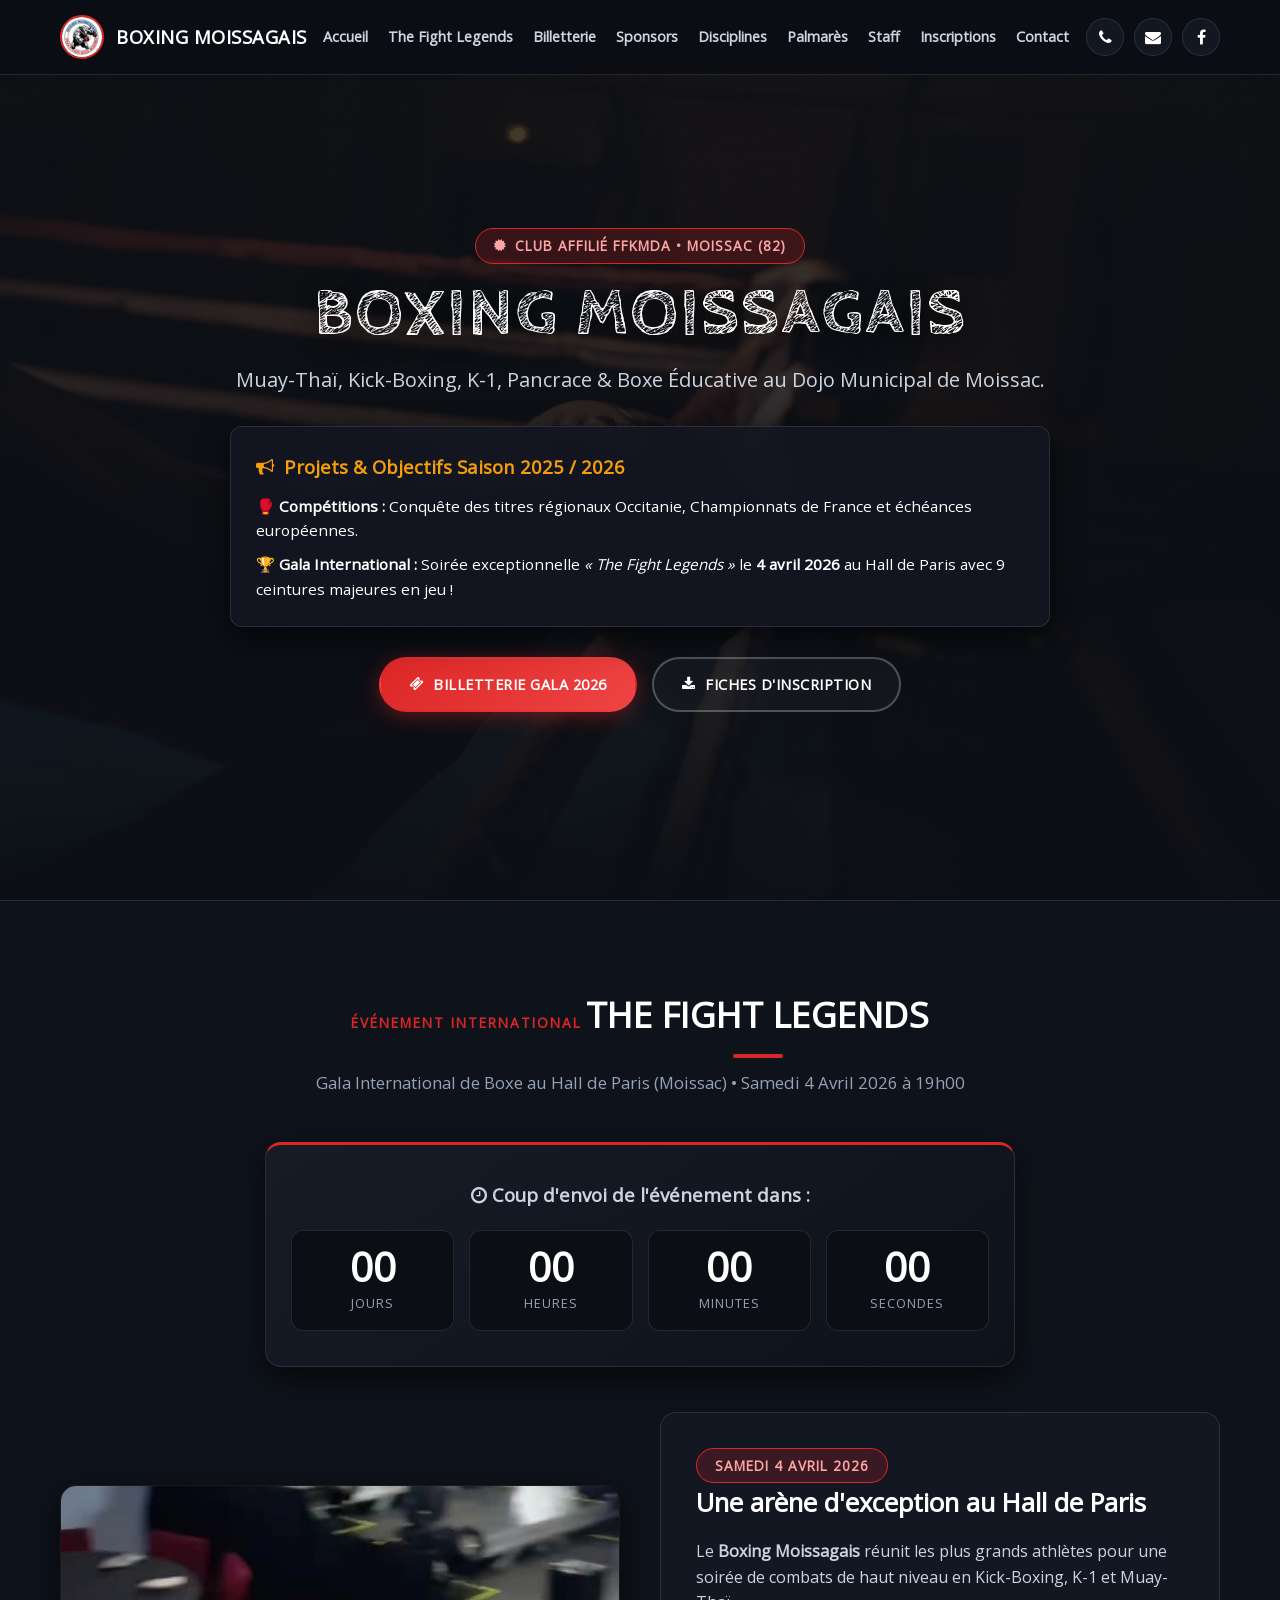
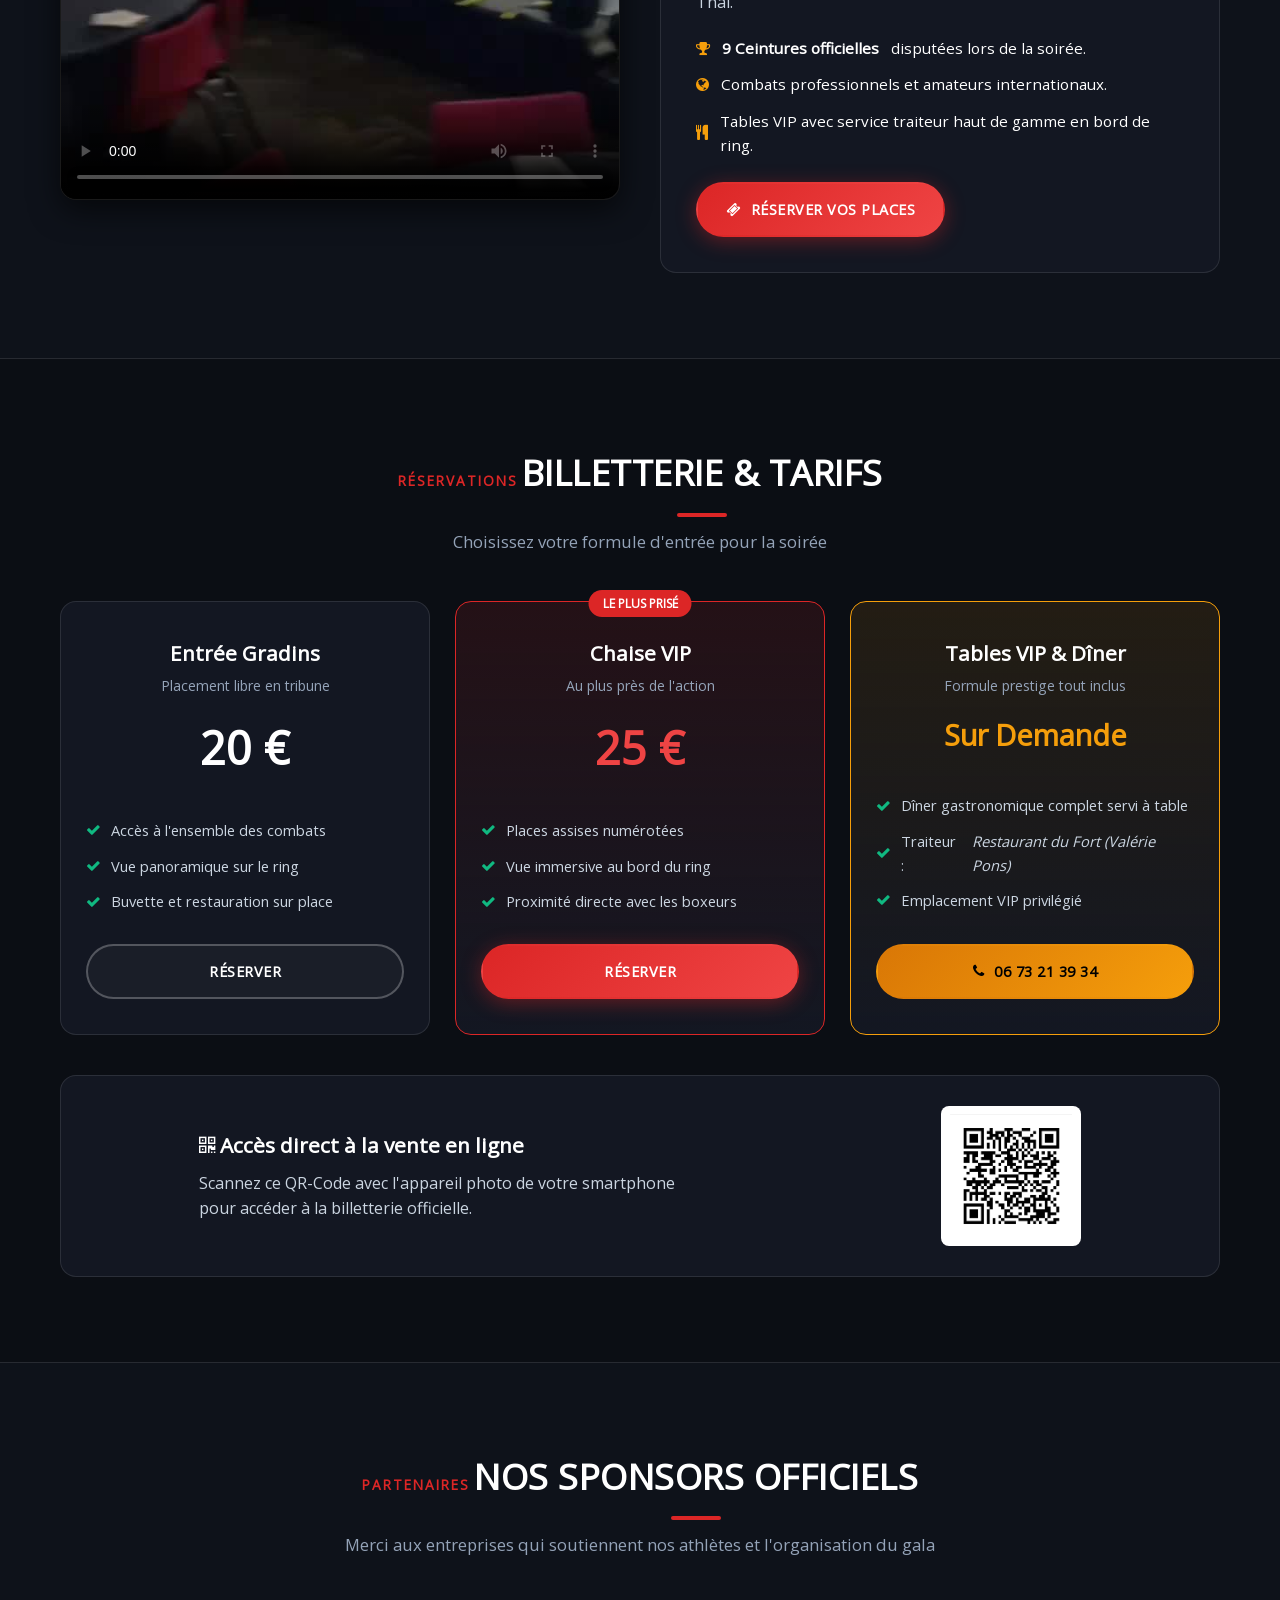
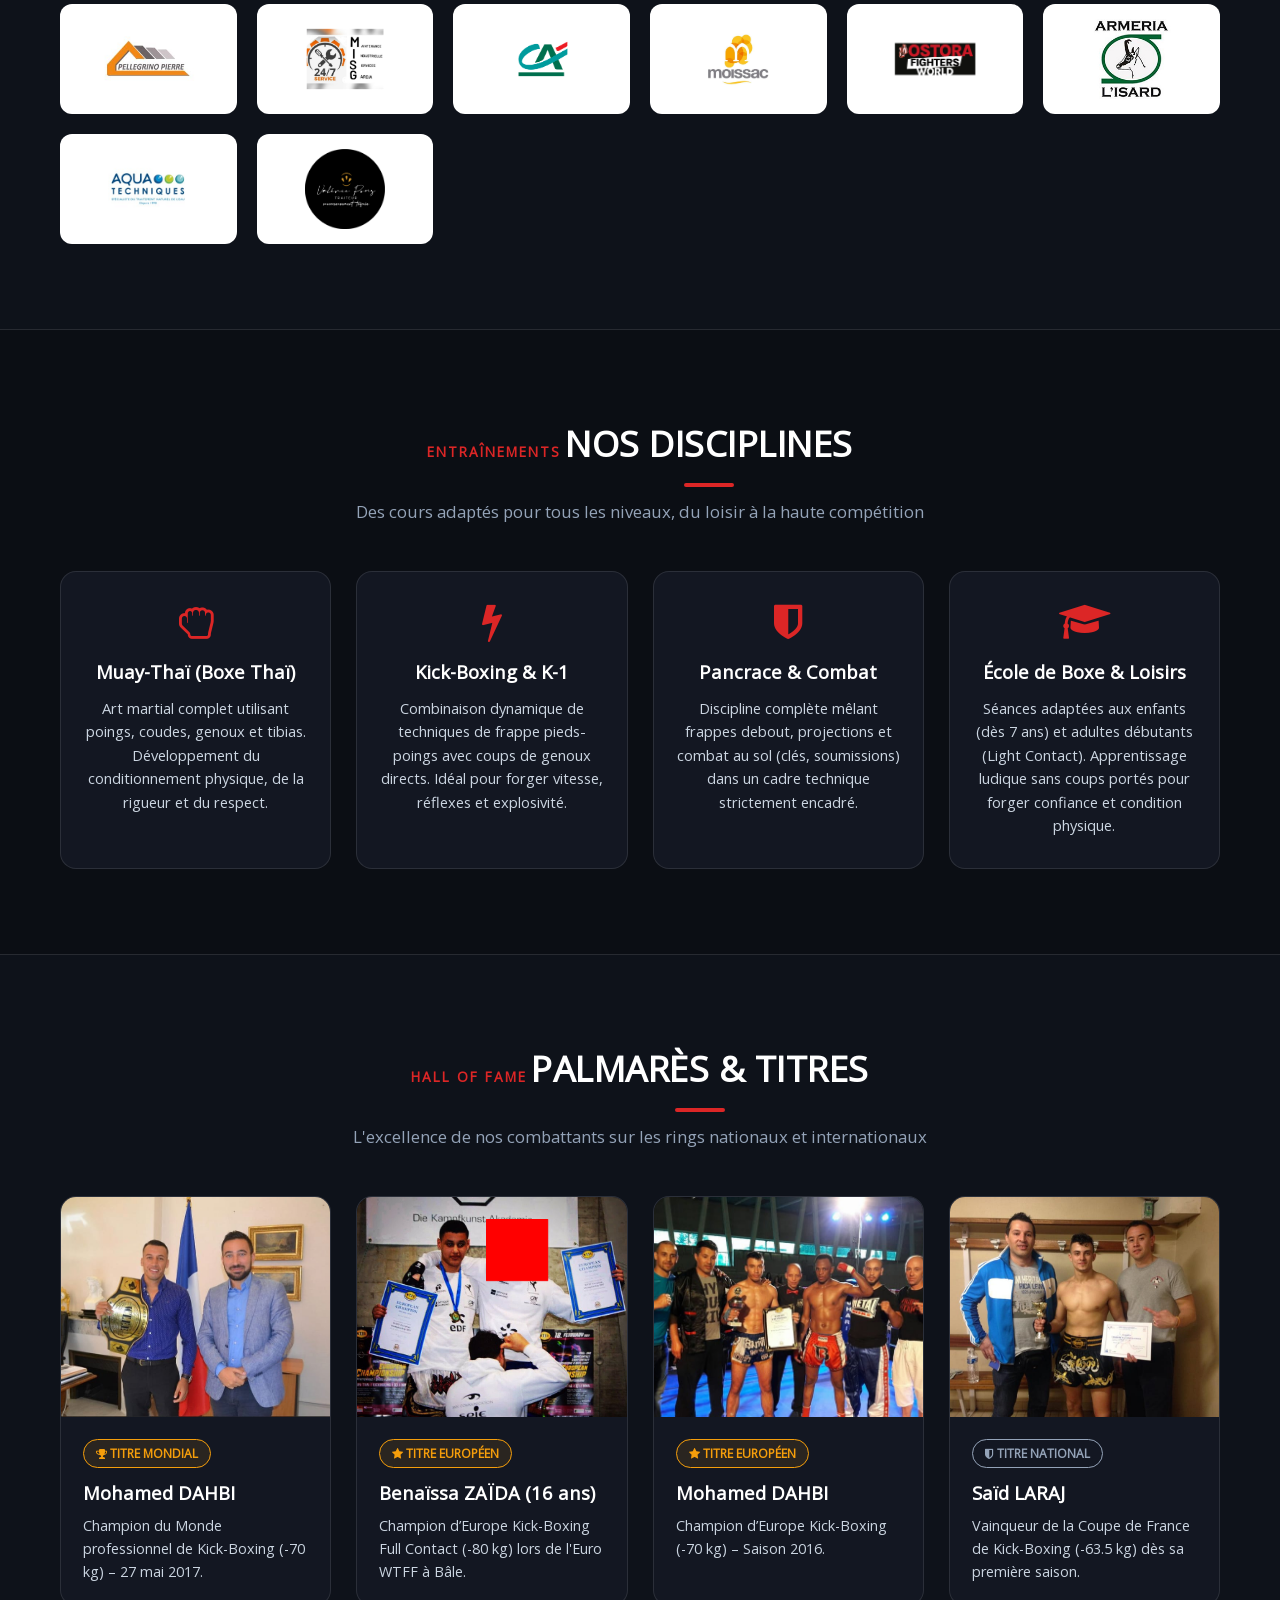
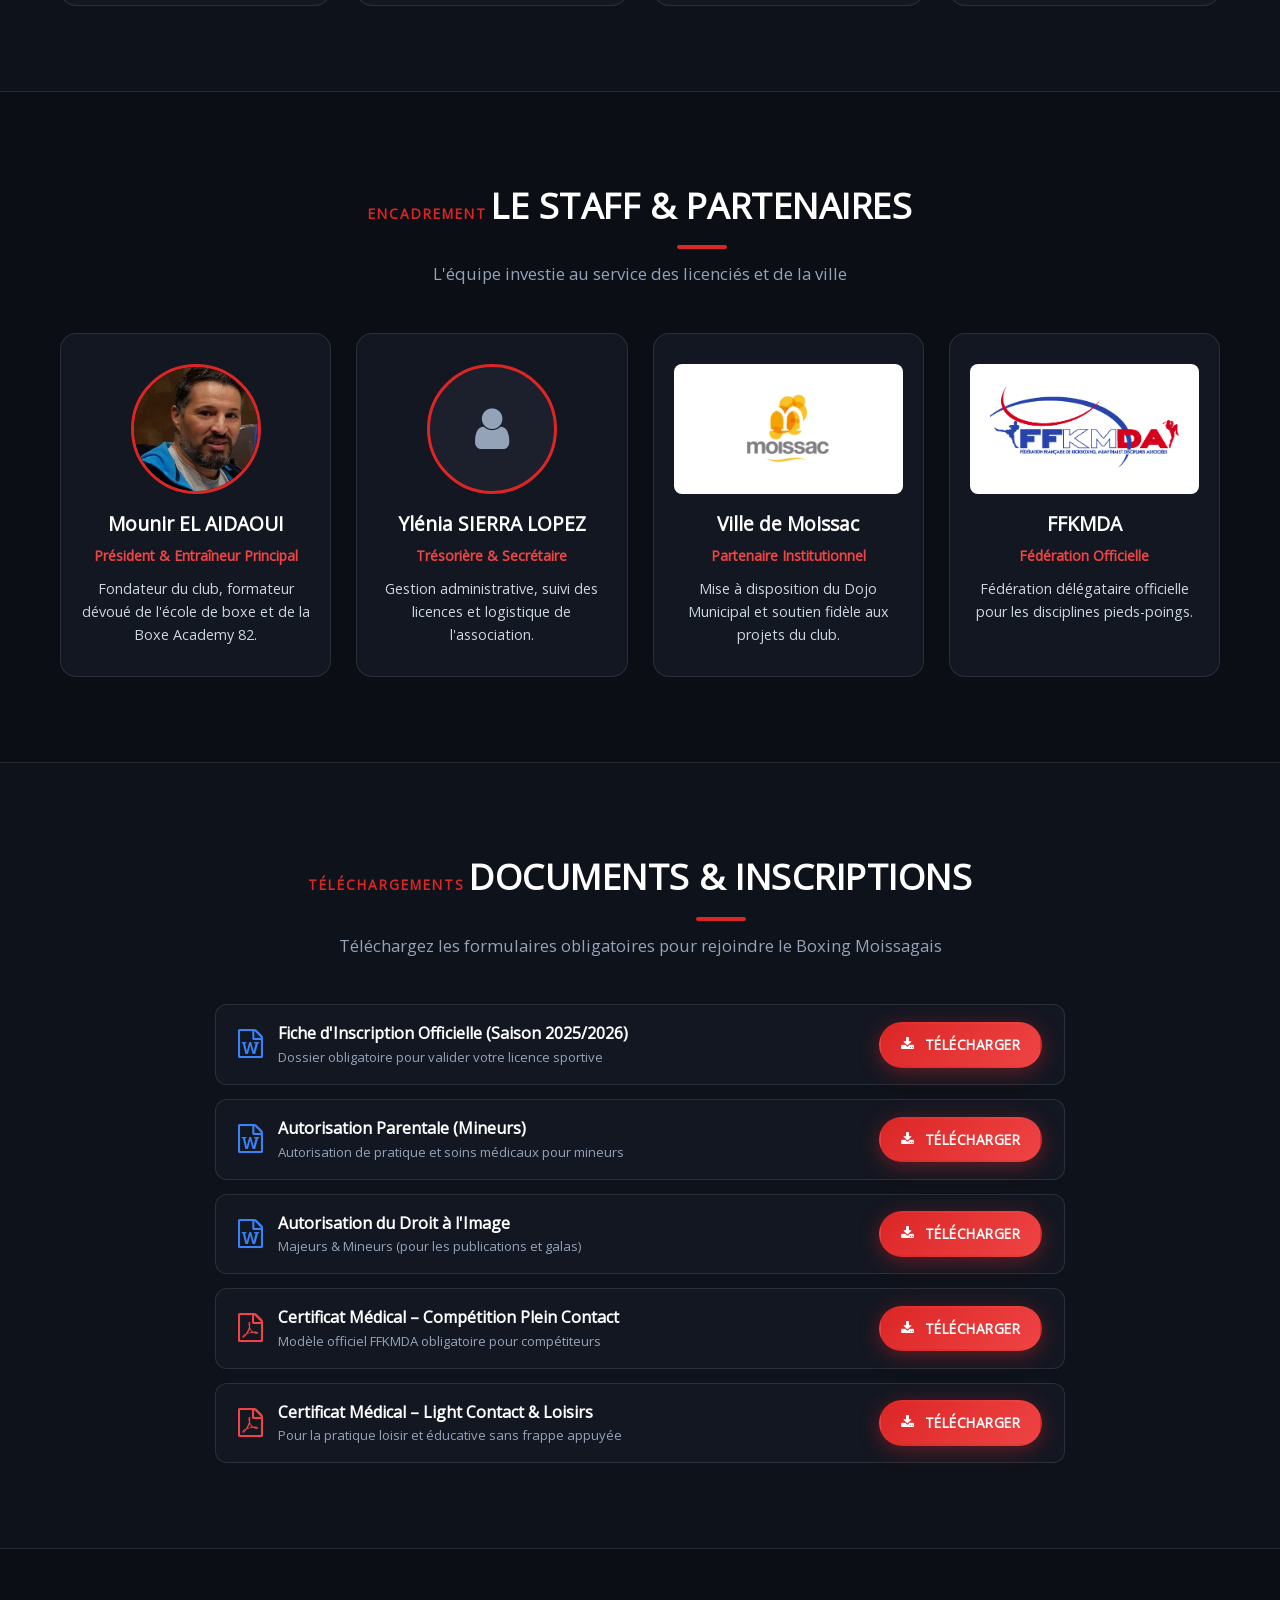
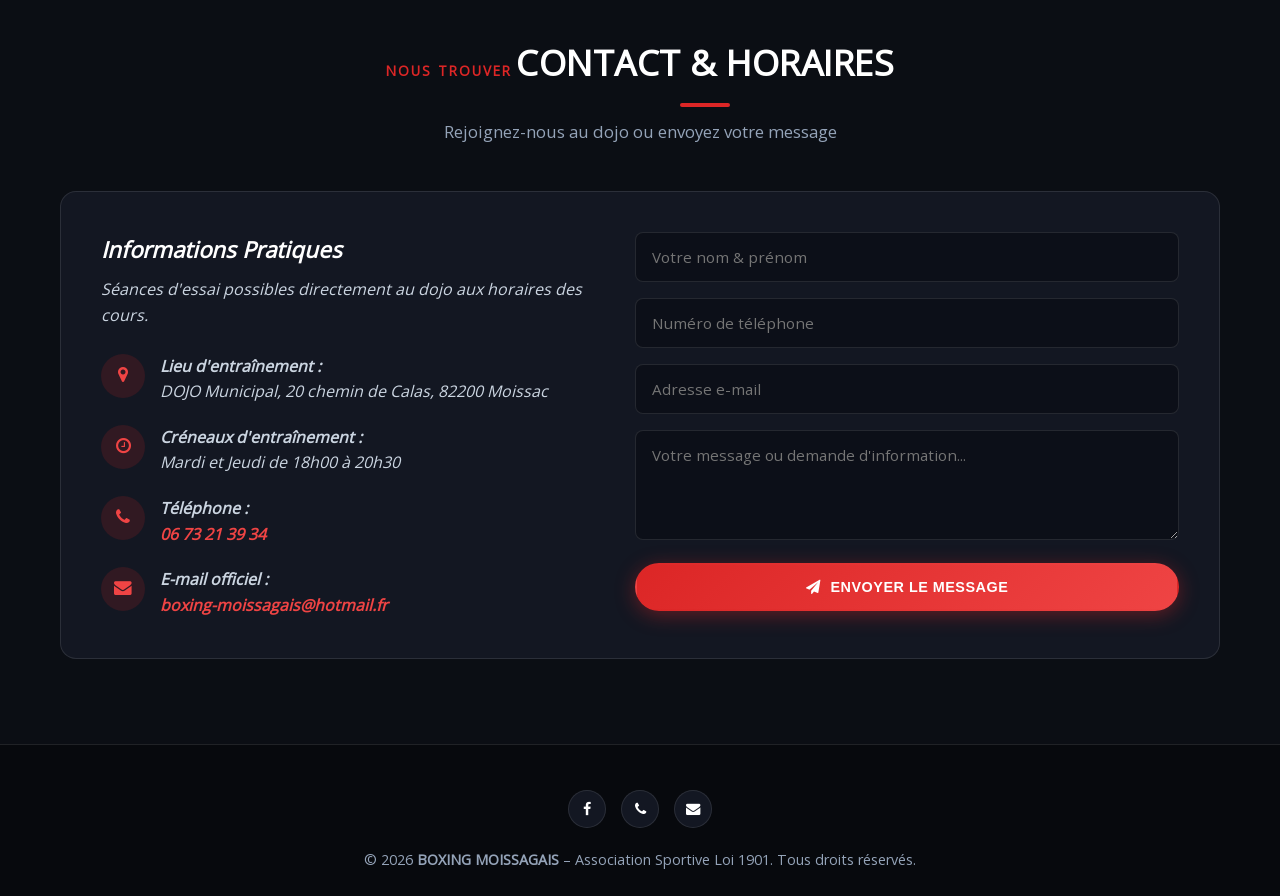
==== commit 0445f0f8: "Refonte complete : correction aspect-ratio, ancres et video" ====
--- a/index.html
+++ b/index.html
@@ -8,12 +8,23 @@
   <title>BOXING MOISSAGAIS | Muay-Thaï, Kick-Boxing, K-1 & Pancrace</title>
   <meta name="description" content="Site officiel du Boxing Moissagais à Moissac (82). Cours de Kick-Boxing, Muay-Thaï, K-1, Pancrace et organisation du gala international The Fight Legends.">
   <meta name="keywords" content="Boxing Moissagais, Boxe Moissac, Kick-Boxing, Muay-Thai, K-1, Pancrace, Gala The Fight Legends">
+  <link rel="canonical" href="https://VOTRE-DOMAINE.fr/">
+  <meta name="robots" content="index, follow">
 
   <!-- Open Graph -->
   <meta property="og:type" content="website">
   <meta property="og:title" content="BOXING MOISSAGAIS | Club officiel de Boxe de Moissac">
   <meta property="og:description" content="Rejoignez le Boxing Moissagais : cours tous niveaux, compétitions et gala international The Fight Legends.">
   <meta property="og:image" content="./assets/2000_60d2162d8c5e0.jpg">
+  <meta property="og:url" content="https://VOTRE-DOMAINE.fr/">
+  <meta property="og:site_name" content="Boxing Moissagais">
+  <meta property="og:locale" content="fr_FR">
+
+  <!-- Twitter Card -->
+  <meta name="twitter:card" content="summary_large_image">
+  <meta name="twitter:title" content="BOXING MOISSAGAIS | Muay-Thaï, Kick-Boxing, K-1 & Pancrace">
+  <meta name="twitter:description" content="Site officiel du Boxing Moissagais à Moissac (82). Gala international The Fight Legends le 4 avril 2026.">
+  <meta name="twitter:image" content="https://VOTRE-DOMAINE.fr/assets/2000_60d2162d8c5e0.jpg">
 
   <!-- Favicons -->
   <link rel="shortcut icon" href="./assets/Icon_blue.png" type="image/x-icon">
@@ -24,6 +35,34 @@
   <link rel="stylesheet" href="./assets/font-awesome.min.css">
   <link rel="stylesheet" href="https://cdnjs.cloudflare.com/ajax/libs/font-awesome/4.7.0/css/font-awesome.min.css">
   <link rel="stylesheet" href="./style.css">
+
+  <!-- Données structurées : événement du Gala -->
+  <script type="application/ld+json">
+  {
+    "@context": "https://schema.org",
+    "@type": "SportsEvent",
+    "name": "The Fight Legends - Gala International de Boxe",
+    "startDate": "2026-04-04T19:00:00+02:00",
+    "eventAttendanceMode": "https://schema.org/OfflineEventAttendanceMode",
+    "eventStatus": "https://schema.org/EventScheduled",
+    "location": {
+      "@type": "Place",
+      "name": "Hall de Paris",
+      "address": { "@type": "PostalAddress", "addressLocality": "Moissac", "postalCode": "82200", "addressCountry": "FR" }
+    },
+    "image": ["https://VOTRE-DOMAINE.fr/assets/2000_60d2162d8c5e0.jpg"],
+    "description": "Gala international de boxe organisé par le Boxing Moissagais, avec 9 ceintures majeures en jeu en Kick-Boxing, K-1 et Muay-Thaï.",
+    "organizer": { "@type": "Organization", "name": "Boxing Moissagais", "url": "https://VOTRE-DOMAINE.fr" },
+    "offers": {
+      "@type": "AggregateOffer",
+      "lowPrice": "20",
+      "highPrice": "25",
+      "priceCurrency": "EUR",
+      "url": "https://VOTRE-DOMAINE.fr/#billetterie",
+      "availability": "https://schema.org/InStock"
+    }
+  }
+  </script>
 </head>
 
 <body id="top">
@@ -452,7 +491,7 @@
           <address class="contact-info" aria-label="Coordonnées du club">
             <h3>Informations Pratiques</h3>
             <p class="contact-intro">Séances d'essai possibles directement au dojo aux horaires des cours.</p>
-            
+
             <ul class="contact-list">
               <li>
                 <div class="contact-icon"><i class="fa fa-map-marker" aria-hidden="true"></i></div>
@@ -486,7 +525,7 @@
           </address>
 
           <div class="contact-form-wrapper">
-            <form id="contactForm" aria-label="Formulaire de contact">
+            <form id="contactForm" action="https://formspree.io/f/YOUR_FORM_ID" method="POST" aria-label="Formulaire de contact">
               <div class="form-group">
                 <input type="text" id="name" name="name" class="form-control" placeholder="Votre nom & prénom" required>
               </div>
@@ -519,6 +558,10 @@
     </div>
   </footer>
 
+  <button class="back-to-top" id="backToTop" aria-label="Retour en haut de page">
+    <i class="fa fa-arrow-up" aria-hidden="true"></i>
+  </button>
+
   <script src="./main.js"></script>
 </body>
 </html>
--- a/style.css
+++ b/style.css
@@ -107,6 +107,12 @@
   color: var(--text-white);
 }
 
+.btn-primary:disabled {
+  opacity: 0.7;
+  cursor: not-allowed;
+  transform: none;
+}
+
 .btn-outline {
   border-color: rgba(255, 255, 255, 0.25);
   color: var(--text-white);
@@ -220,7 +226,8 @@
   z-index: 1000;
 }
 
-.nav-wrap {
+.nav-wrap,
+.nav-container {
   display: flex;
   align-items: center;
   justify-content: space-between;
@@ -261,6 +268,7 @@
 }
 
 .nav-link:hover { color: var(--primary-hover); }
+.nav-link.active { color: var(--primary-hover); }
 
 .nav-actions {
   display: flex;
@@ -361,6 +369,11 @@
   background: var(--primary);
 }
 
+.drawer-link.active {
+  background: var(--primary);
+  color: var(--text-white);
+}
+
 /* Hero Section */
 .hero {
   min-height: 100vh;
@@ -1014,6 +1027,41 @@
   margin-bottom: 20px;
 }
 
+/* Back to Top */
+.back-to-top {
+  position: fixed;
+  bottom: 25px;
+  right: 25px;
+  width: 48px;
+  height: 48px;
+  border-radius: 50%;
+  background: var(--primary);
+  color: var(--text-white);
+  display: flex;
+  align-items: center;
+  justify-content: center;
+  font-size: 1.2rem;
+  box-shadow: var(--shadow);
+  border: none;
+  cursor: pointer;
+  opacity: 0;
+  visibility: hidden;
+  transform: translateY(10px);
+  transition: var(--transition);
+  z-index: 900;
+}
+
+.back-to-top.visible {
+  opacity: 1;
+  visibility: visible;
+  transform: translateY(0);
+}
+
+.back-to-top:hover {
+  background: var(--primary-hover);
+  transform: translateY(-3px);
+}
+
 /* Media Queries (Mobile Responsive) */
 @media (max-width: 992px) {
   .nav-menu-desktop { display: none; }
@@ -1028,4 +1076,5 @@
   .doc-card { flex-direction: column; align-items: flex-start; }
   .doc-card .btn { width: 100%; }
   .contact-layout { padding: 25px; }
+  .back-to-top { bottom: 15px; right: 15px; width: 42px; height: 42px; }
 }
